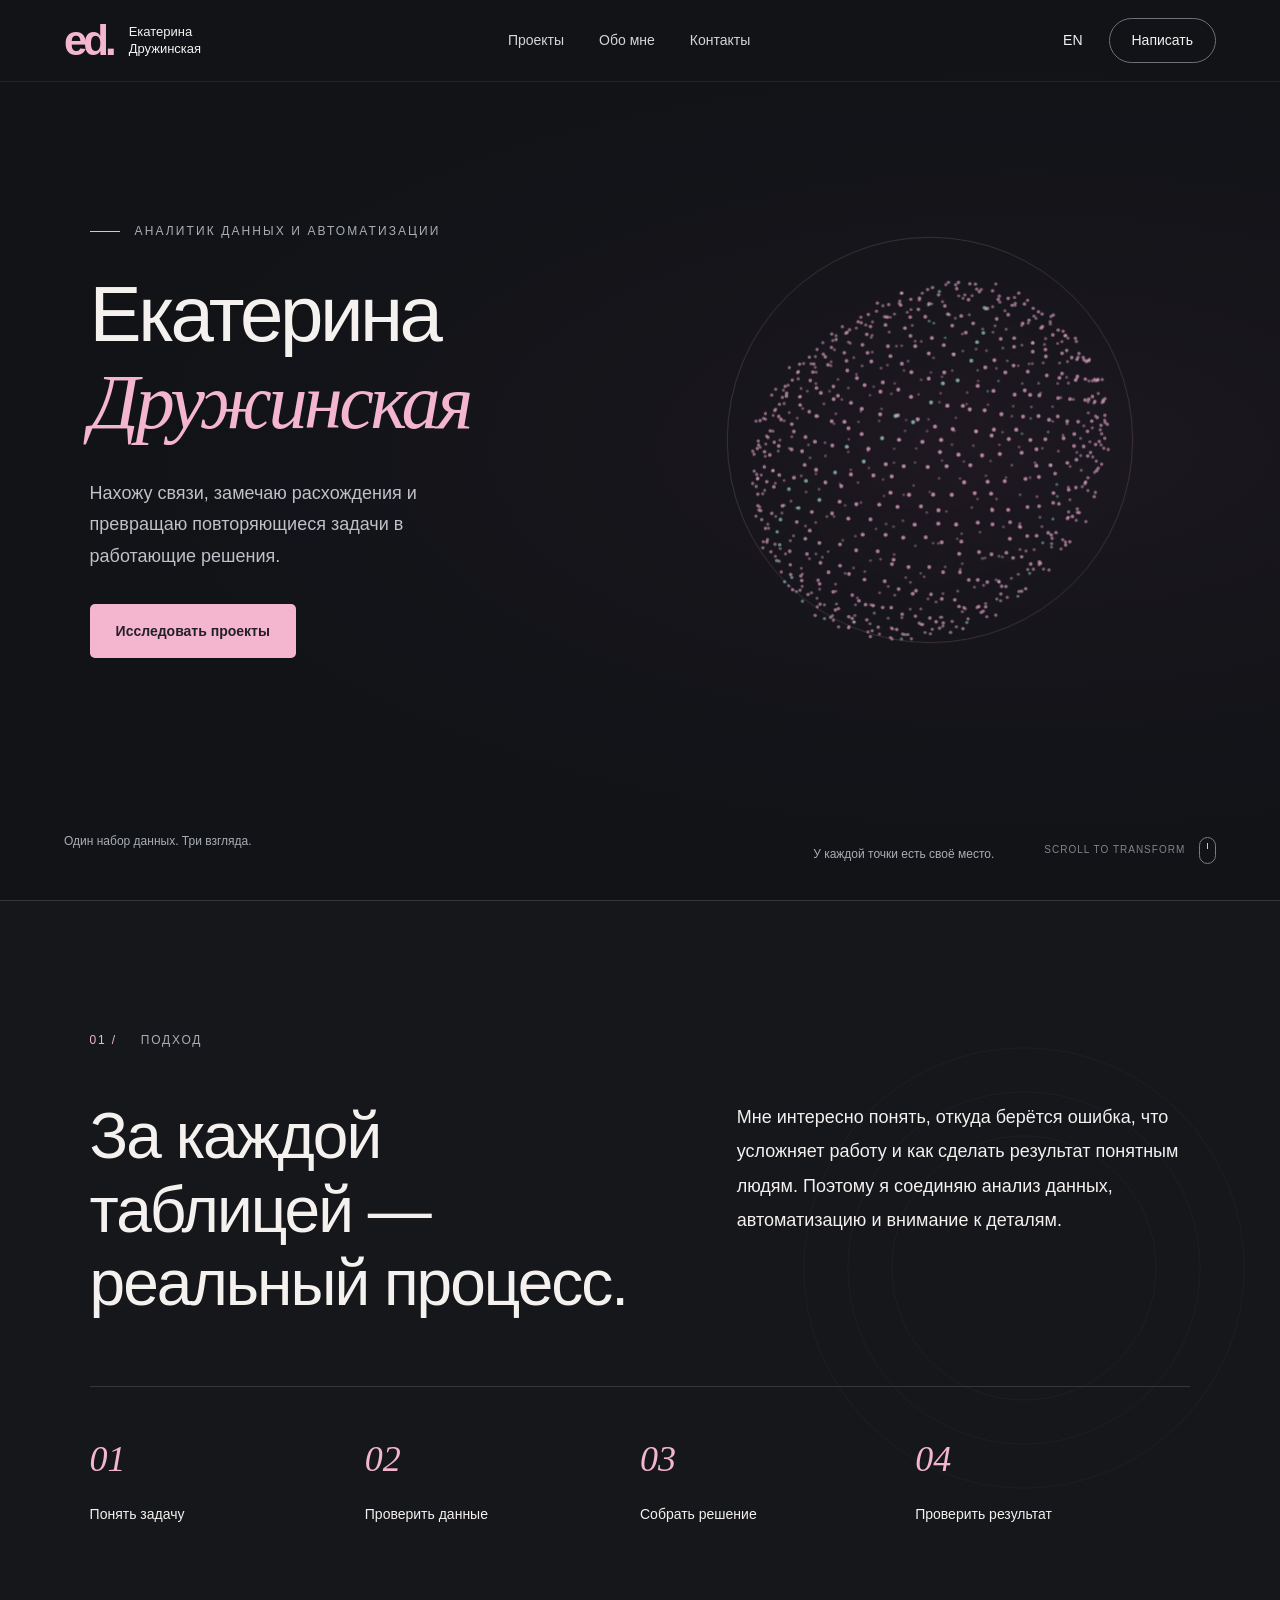
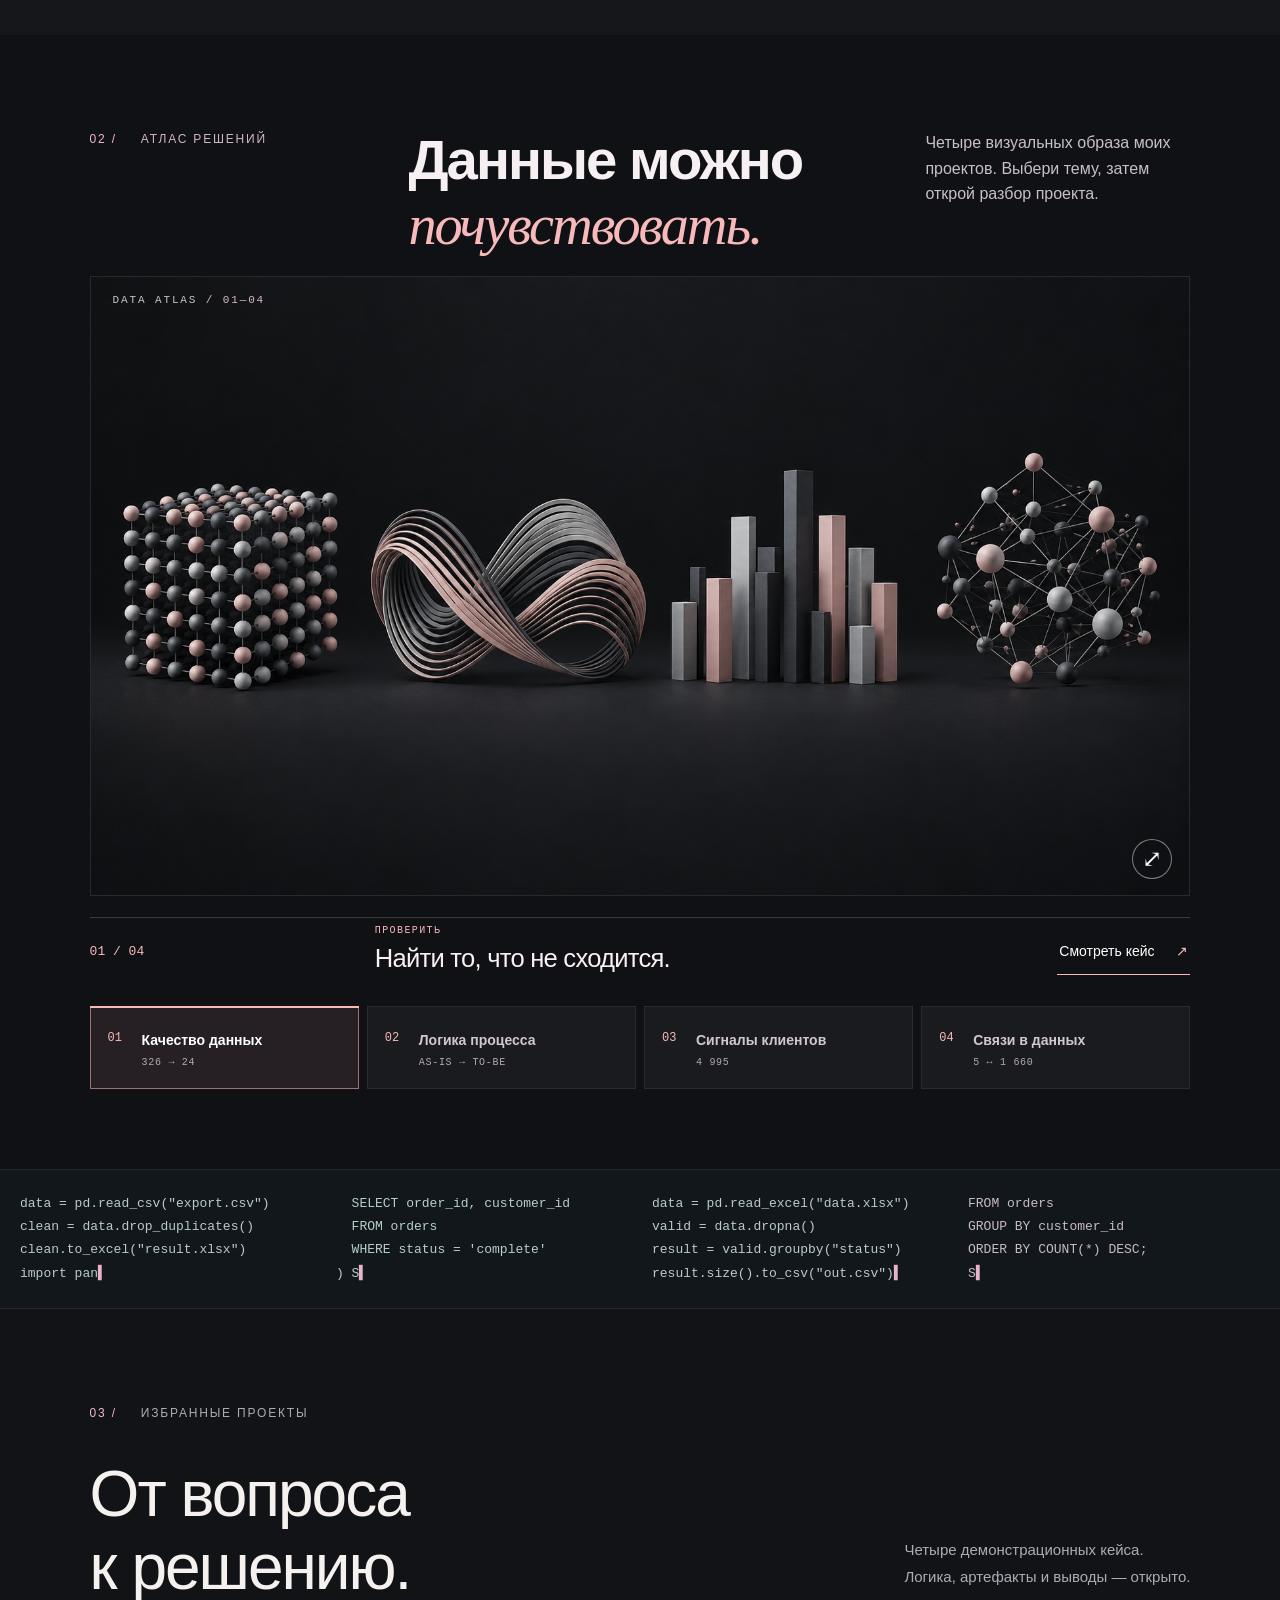
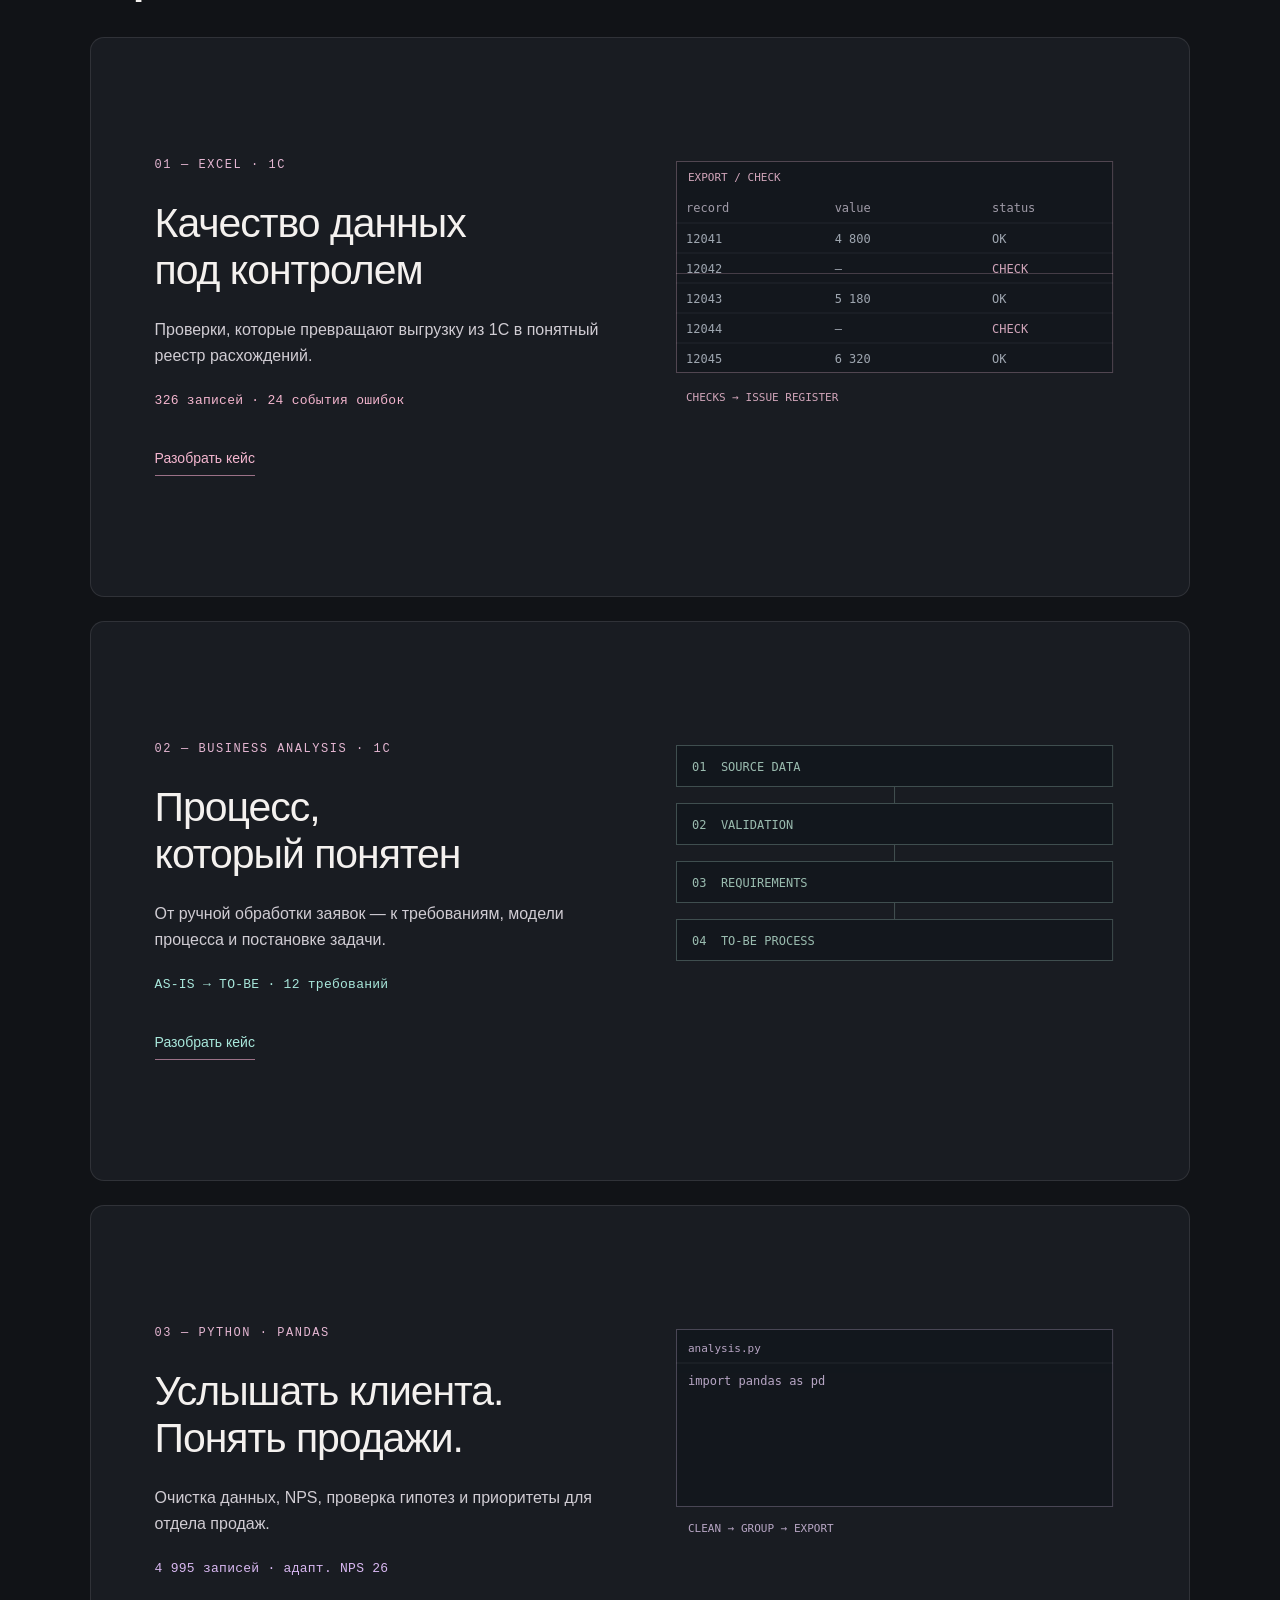
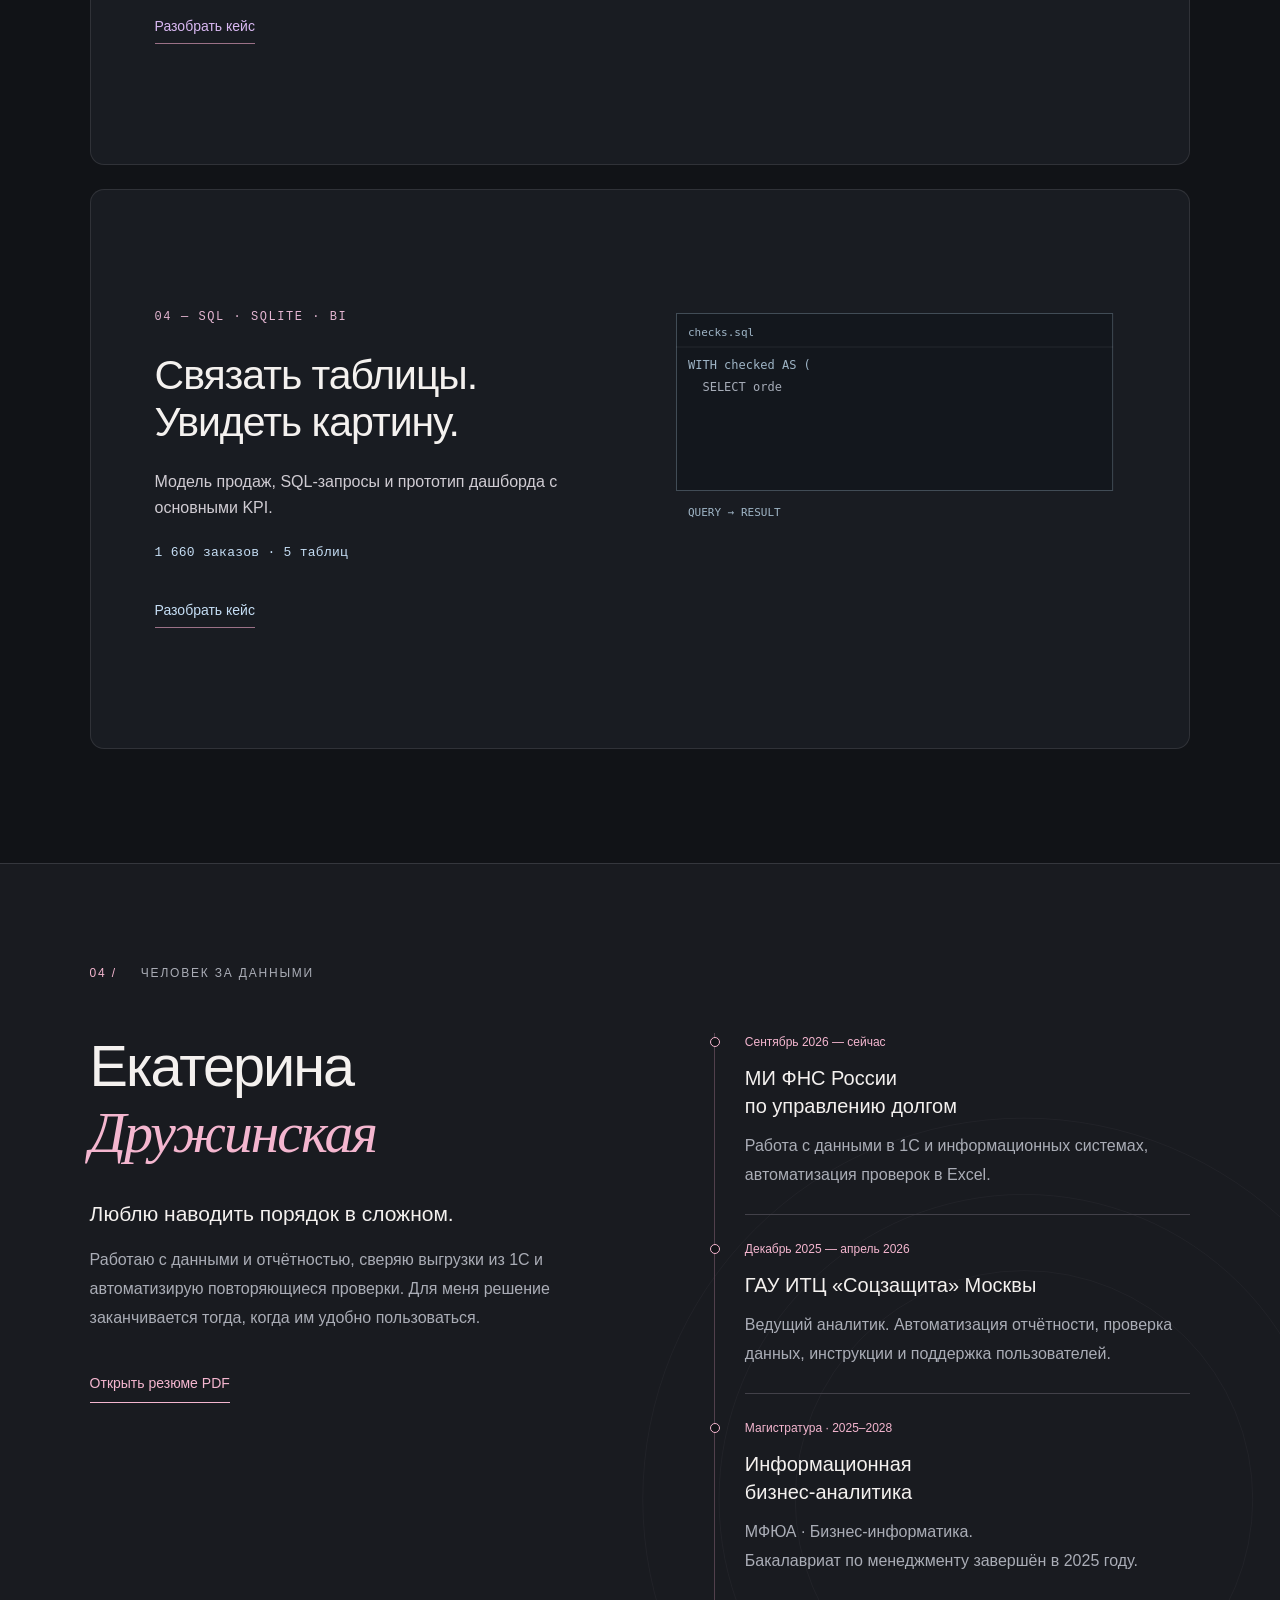
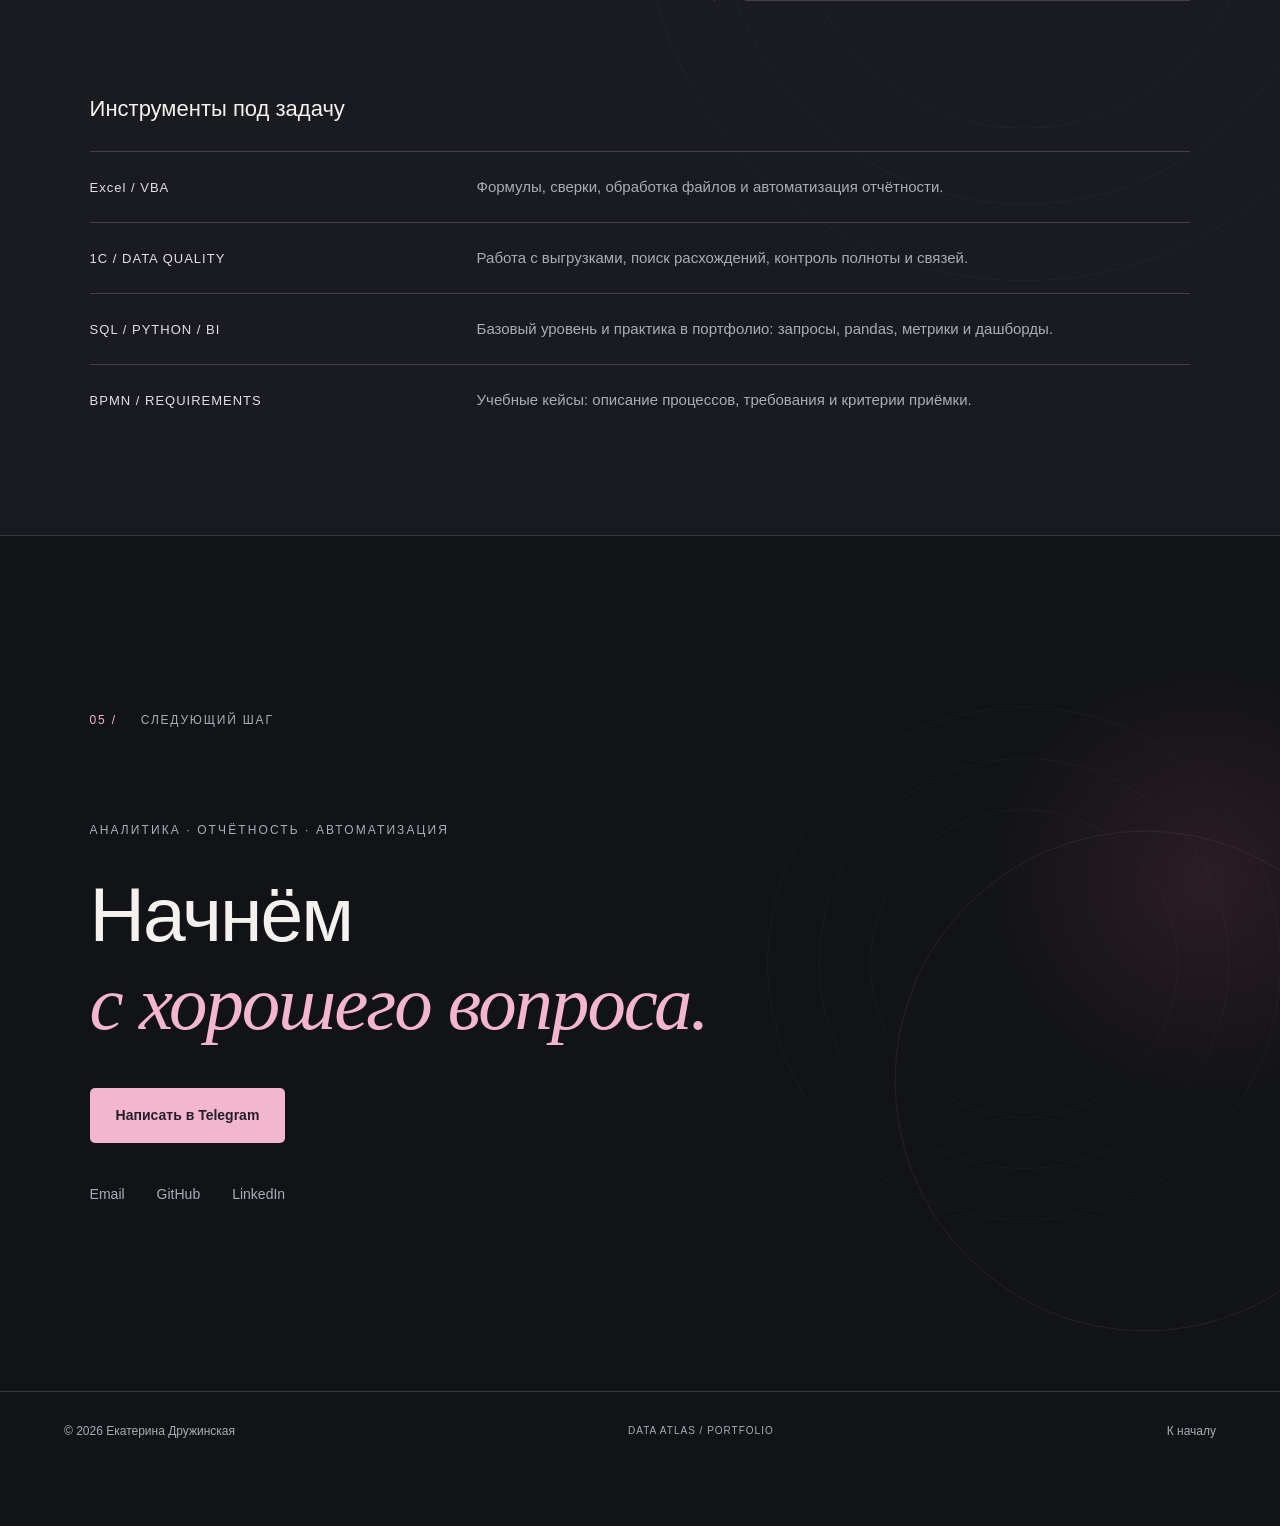
==== index.html @ cc6a8fcf "Transfer exact Data Atlas site to GitHub Pages" ====
<!doctype html>
<html lang="ru">
<head>
  <meta charset="utf-8"><meta name="viewport" content="width=device-width,initial-scale=1">
  <meta name="theme-color" content="#111317">
  <title>Екатерина Дружинская — Data Atlas</title>
  <meta name="description" content="Аналитика данных и автоматизация. Портфолио Екатерины Дружинской: Excel, VBA, 1С, SQL и Python.">
  <link rel="icon" type="image/svg+xml" href="data:image/svg+xml,%3Csvg xmlns='http://www.w3.org/2000/svg' viewBox='0 0 64 64'%3E%3Crect width='64' height='64' rx='16' fill='%23111317'/%3E%3Cpath d='M16 17v30h17M16 32h13M16 17h17M40 17v30M40 32l13-15M40 32l13 15' stroke='%23f7bbd0' stroke-width='4' fill='none'/%3E%3C/svg%3E">
  <link rel="stylesheet" href="style.css">
  <link rel="stylesheet" href="motion.css">
  <link rel="stylesheet" href="atlas.css">
  <link rel="stylesheet" href="refinement.css">
  <link rel="stylesheet" href="polish.css">
  <script defer src="app.js"></script>
  <script defer src="motion.js"></script>
  <script defer src="atlas.js"></script>
  <script defer src="background.js"></script>
  <script defer src="code-stream.js"></script>
</head>
<body>
  <div class="reading-progress" aria-hidden="true"><i></i></div>
  <div class="cursor-aura" aria-hidden="true"><span>EXPLORE</span></div>
  <a class="skip" href="#projects" data-t="skip">Перейти к проектам</a>
  <header class="header">
    <a class="identity" href="#home" aria-label="Екатерина Дружинская"><span class="monogram">ed.</span><span class="identity-name" data-t="nameShort">Екатерина<br>Дружинская</span></a>
    <nav aria-label="Основная навигация"><a href="#projects" data-t="navProjects">Проекты</a><a href="#about" data-t="navAbout">Обо мне</a><a href="#contact" data-t="navContact">Контакты</a></nav>
    <div class="header-actions"><button class="lang" id="lang" type="button" aria-label="Switch to English">EN</button><button id="global-motion" class="global-motion" aria-label="Остановить движение" aria-pressed="false"><span aria-hidden="true">Ⅱ</span><span data-motion-t="motionToggle">Движение</span></button><a class="contact-pill" href="https://t.me/dru_zh" target="_blank" rel="noopener noreferrer" data-t="sayHello">Написать</a></div>
  </header>
  <main>
    <section class="hero" id="home">
      <div class="hero-stage">
      <div class="orb-field" aria-hidden="true"><canvas id="atlas"></canvas><div class="orb-glow"></div><span class="orbit-caption cap-one">01 / EXTRACT</span><span class="orbit-caption cap-two">02 / CONNECT</span><span class="orbit-caption cap-three">03 / UNDERSTAND</span></div>
      <div class="hero-copy">
        <p class="eyebrow"><span class="line"></span><span data-t="role">Аналитик данных и автоматизации</span></p>
        <h1><span data-t="heroLine">Екатерина</span><br><em data-t="heroEm">Дружинская</em></h1>
        <p class="hero-description" data-t="heroDesc">Нахожу связи, замечаю расхождения и превращаю повторяющиеся задачи в работающие решения.</p>
        <a href="#projects" class="button primary" data-t="explore">Исследовать проекты</a>
      </div>
      <div class="hero-bottom"><div class="scene-control"><p data-t="sceneLabel">Один набор данных. Три взгляда.</p><div class="segmented" role="group" aria-label="Вид визуализации"><button data-mode="0" class="active" aria-pressed="true" data-t="chaos">Хаос</button><button data-mode="1" aria-pressed="false" data-t="structure">Структура</button><button data-mode="2" aria-pressed="false" data-t="insight">Выводы</button></div></div><div class="scene-meta"><span id="scene-caption" data-t="scene0">У каждой точки есть своё место.</span><button id="motion" class="motion" aria-pressed="false" data-t="pause">Пауза анимации</button></div><span class="index">SCROLL TO TRANSFORM <span class="scroll-pill"><i></i></span></span></div>
      <div class="scene-word" aria-hidden="true">CHAOS</div><div class="hero-chapter" aria-hidden="true">01 — 03</div>
      </div>
    </section>
    <section class="intro section-wrap"><canvas class="ambient-canvas" data-ambient="network" aria-hidden="true"></canvas>
      <div class="section-marker"><span>01 /</span><span data-t="approach">Подход</span></div>
      <div class="intro-main"><h2 data-t="introTitle">За каждой таблицей —<br>реальный процесс.</h2><p data-t="introText">Мне интересно понять, откуда берётся ошибка, что усложняет работу и как сделать результат понятным людям. Поэтому я соединяю анализ данных, автоматизацию и внимание к деталям.</p></div>
      <div class="principles"><span><b>01</b><span data-t="principle1">Понять задачу</span></span><span><b>02</b><span data-t="principle2">Проверить данные</span></span><span><b>03</b><span data-t="principle3">Собрать решение</span></span><span><b>04</b><span data-t="principle4">Проверить результат</span></span></div>
    </section>
    <section class="visual-atlas" id="visual-atlas" aria-labelledby="atlas-title">
      <div class="visual-atlas-stage">
        <div class="atlas-heading"><div class="section-marker"><span>02 /</span><span data-atlas-text="label">Атлас решений</span></div><h2 id="atlas-title" data-atlas-text="title">Данные можно<br><em>почувствовать.</em></h2><p data-atlas-text="intro">Четыре визуальных образа моих проектов. Выбери тему, затем открой разбор проекта.</p></div>
        <div class="atlas-art"><img src="assets/analytics-sculptures.png" alt="Четыре упорядоченные формы данных: решётка, поток, столбцы и сеть связей" decoding="async" loading="lazy"><div class="atlas-scan" aria-hidden="true"></div><div class="atlas-art-label" aria-hidden="true">DATA ATLAS <span> / 01—04</span></div><button type="button" class="atlas-expand" id="atlas-expand" aria-label="Развернуть изображение" title="Развернуть изображение">⤢</button></div>
        <div class="atlas-detail" aria-live="polite"><span class="atlas-detail-index">01 / 04</span><div><p class="atlas-detail-kicker" data-atlas-text="kicker0">ПРОВЕРИТЬ</p><h3 class="atlas-detail-title" data-atlas-text="detail0">Найти то, что не сходится.</h3></div><button type="button" class="atlas-open" data-atlas-text="open">Смотреть кейс <span aria-hidden="true">↗</span></button></div>
        <div class="atlas-choices" role="group" aria-label="Этапы аналитики"><button type="button" data-atlas-case="0" aria-pressed="true"><b>01</b><span data-atlas-text="choice0">Качество данных</span><small>326 → 24</small></button><button type="button" data-atlas-case="1" aria-pressed="false"><b>02</b><span data-atlas-text="choice1">Логика процесса</span><small>AS-IS → TO-BE</small></button><button type="button" data-atlas-case="2" aria-pressed="false"><b>03</b><span data-atlas-text="choice2">Сигналы клиентов</span><small>4 995</small></button><button type="button" data-atlas-case="3" aria-pressed="false"><b>04</b><span data-atlas-text="choice3">Связи в данных</span><small>5 ↔ 1 660</small></button></div>
      </div>
    </section>
    <div class="code-band" aria-hidden="true"><div class="code-stream"><pre><code data-code-row="0"></code><span class="typing-cursor">▍</span></pre><pre><code data-code-row="1"></code><span class="typing-cursor">▍</span></pre><pre><code data-code-row="2"></code><span class="typing-cursor">▍</span></pre><pre><code data-code-row="3"></code><span class="typing-cursor">▍</span></pre></div></div>
    <section class="projects section-wrap" id="projects">
      <div class="project-stage">
      <div class="section-marker"><span>03 /</span><span data-t="selectedWork">Избранные проекты</span></div>
      <div class="section-heading"><h2 data-t="projectsTitle">От вопроса<br>к решению.</h2><p data-t="projectsNote">Четыре демонстрационных кейса.<br>Логика, артефакты и выводы — открыто.</p></div>
      <div class="project-window"><div class="project-grid">
        <button class="project-card project-quality" data-project="0" aria-haspopup="dialog"><canvas class="case-ambient" data-case-scene="0" aria-hidden="true"></canvas>
          <div class="project-visual quality-visual"><div class="mini-label">DATA QUALITY / 1C EXPORT</div><div class="quality-matrix" aria-hidden="true"></div><div class="quality-summary"><span><strong>326</strong><small data-t="records">записей проверено</small></span><span><strong>24</strong><small data-t="issues">ошибки в реестре</small></span></div></div>
          <div class="project-body"><div class="card-meta"><span>01 — EXCEL · 1C</span><span class="round-plus" aria-hidden="true">+</span></div><h3 data-t="p0title">Качество данных<br>под контролем</h3><p data-t="p0short">Проверки, которые превращают выгрузку из 1С в понятный реестр расхождений.</p><span class="case-stat" data-case-stat="0" data-t="caseStat0">326 записей · 24 события ошибок</span><span class="case-link" data-t="viewCase">Разобрать кейс</span></div>
        </button>
        <button class="project-card project-process" data-project="1" aria-haspopup="dialog"><canvas class="case-ambient" data-case-scene="1" aria-hidden="true"></canvas>
          <div class="project-visual process-visual"><div class="mini-label">PROCESS DESIGN / REQUIREMENTS</div><div class="flow-demo" aria-hidden="true"><span class="flow-node">AS-IS</span><span class="flow-line"></span><span class="flow-node diamond">?</span><span class="flow-line"></span><span class="flow-node filled">TO-BE</span></div><div class="process-tags"><span>BPMN</span><span>RTM</span><span data-t="acceptance">Критерии приёмки</span></div></div>
          <div class="project-body"><div class="card-meta"><span>02 — BUSINESS ANALYSIS · 1C</span><span class="round-plus" aria-hidden="true">+</span></div><h3 data-t="p1title">Процесс,<br>который понятен</h3><p data-t="p1short">От ручной обработки заявок — к требованиям, модели процесса и постановке задачи.</p><span class="case-stat" data-case-stat="1" data-t="caseStat1">AS-IS → TO-BE · 12 требований</span><span class="case-link" data-t="viewCase">Разобрать кейс</span></div>
        </button>
        <button class="project-card project-research" data-project="2" aria-haspopup="dialog"><canvas class="case-ambient" data-case-scene="2" aria-hidden="true"></canvas>
          <div class="project-visual research-visual"><div class="mini-label">SALES / CUSTOMER EXPERIENCE</div><div class="research-number">4 995<span data-t="observations">строк продаж и отзывов</span></div><div class="research-wave" aria-hidden="true"><i></i><i></i><i></i><i></i><i></i><i></i><i></i><i></i><i></i><i></i><i></i><i></i><i></i><i></i><i></i><i></i><i></i><i></i><i></i><i></i></div></div>
          <div class="project-body"><div class="card-meta"><span>03 — PYTHON · PANDAS</span><span class="round-plus" aria-hidden="true">+</span></div><h3 data-t="p2title">Услышать клиента.<br>Понять продажи.</h3><p data-t="p2short">Очистка данных, NPS, проверка гипотез и приоритеты для отдела продаж.</p><span class="case-stat" data-case-stat="2" data-t="caseStat2">4 995 записей · адапт. NPS 26</span><span class="case-link" data-t="viewCase">Разобрать кейс</span></div>
        </button>
        <button class="project-card project-sql" data-project="3" aria-haspopup="dialog"><canvas class="case-ambient" data-case-scene="3" aria-hidden="true"></canvas>
          <div class="project-visual sql-visual"><div class="mini-label">SQL / ANALYTICAL MODEL</div><div class="sql-model" aria-hidden="true"><span class="db-table"><b>orders</b><code>order_id<br>customer_id<br>revenue</code></span><span class="join-label">JOIN</span><span class="db-table"><b>customers</b><code>customer_id<br>segment<br>region</code></span></div><div class="sql-footer"><span>5 TABLES</span><span>1 660 ORDERS</span></div></div>
          <div class="project-body"><div class="card-meta"><span>04 — SQL · SQLITE · BI</span><span class="round-plus" aria-hidden="true">+</span></div><h3 data-t="p3title">Связать таблицы.<br>Увидеть картину.</h3><p data-t="p3short">Модель продаж, SQL-запросы и прототип дашборда с основными KPI.</p><span class="case-stat" data-case-stat="3" data-t="caseStat3">1 660 заказов · 5 таблиц</span><span class="case-link" data-t="viewCase">Разобрать кейс</span></div>
        </button>
      </div></div>
      <div class="project-navigator"><span class="project-counter"><b>01</b> / 04</span><div class="project-dots" role="group" aria-label="Выбрать проект"><button class="active" data-jump="0" aria-label="Проект 1" aria-pressed="true"><i></i></button><button data-jump="1" aria-label="Проект 2" aria-pressed="false"><i></i></button><button data-jump="2" aria-label="Проект 3" aria-pressed="false"><i></i></button><button data-jump="3" aria-label="Проект 4" aria-pressed="false"><i></i></button></div><span class="gallery-hint" data-motion-t="galleryHint">Листай свайпом или стрелками</span><div class="project-controls"><button type="button" data-project-prev aria-label="Предыдущий проект">←</button><button type="button" data-project-next aria-label="Следующий проект">→</button></div></div>
      </div>
    </section>
    <section class="about section-wrap" id="about"><canvas class="ambient-canvas" data-ambient="orbit" aria-hidden="true"></canvas>
      <div class="section-marker"><span>04 /</span><span data-t="aboutLabel">Человек за данными</span></div>
      <div class="about-grid"><div><h2 data-t="aboutTitle">Екатерина<br><em>Дружинская</em></h2><p class="about-lead" data-t="aboutLead">Люблю наводить порядок в сложном.</p><p data-t="aboutText">Работаю с данными и отчётностью, сверяю выгрузки из 1С и автоматизирую повторяющиеся проверки. Для меня решение заканчивается тогда, когда им удобно пользоваться.</p><a class="text-link" id="resume" href="output/pdf/druzhinskaya-ekaterina-resume.pdf?v=20261002b" target="_blank" rel="noopener noreferrer" data-t="resume">Открыть резюме PDF</a></div><div class="experience"><article><div class="date" data-t="date1">Сентябрь 2026 — сейчас</div><h3 data-t="org1">МИ ФНС России<br>по управлению долгом</h3><p data-t="job1">Работа с данными в 1С и информационных системах, автоматизация проверок в Excel.</p></article><article><div class="date" data-t="date2">Декабрь 2025 — апрель 2026</div><h3 data-t="org2">ГАУ ИТЦ «Соцзащита» Москвы</h3><p data-t="job2">Ведущий аналитик. Автоматизация отчётности, проверка данных, инструкции и поддержка пользователей.</p></article><article><div class="date" data-t="educationDate">Магистратура · 2025–2028</div><h3 data-t="educationTitle">Информационная<br>бизнес-аналитика</h3><p data-t="educationText">МФЮА · Бизнес-информатика.<br>Бакалавриат по менеджменту завершён в 2025 году.</p></article></div></div>
      <div class="toolbox"><h3 data-t="toolsTitle">Инструменты под задачу</h3><div class="tool-row"><span>Excel / VBA</span><p data-t="skill1">Формулы, сверки, обработка файлов и автоматизация отчётности.</p></div><div class="tool-row"><span>1C / DATA QUALITY</span><p data-t="skill2">Работа с выгрузками, поиск расхождений, контроль полноты и связей.</p></div><div class="tool-row"><span>SQL / PYTHON / BI</span><p data-t="skill3">Базовый уровень и практика в портфолио: запросы, pandas, метрики и дашборды.</p></div><div class="tool-row"><span>BPMN / REQUIREMENTS</span><p data-t="skill4">Учебные кейсы: описание процессов, требования и критерии приёмки.</p></div></div>
    </section>
    <section class="contact section-wrap" id="contact"><canvas class="ambient-canvas" data-ambient="flow" aria-hidden="true"></canvas><div class="section-marker"><span>05 /</span><span data-t="contactLabel">Следующий шаг</span></div><p class="eyebrow" data-t="contactIntro">Аналитика · Отчётность · Автоматизация</p><h2 data-t="contactTitle">Начнём<br><em>с хорошего вопроса.</em></h2><a class="button primary" href="https://t.me/dru_zh" target="_blank" rel="noopener noreferrer" data-t="telegram">Написать в Telegram</a><div class="socials"><a href="mailto:comfe2436@gmail.com">Email</a><a href="https://github.com/druzhinskaia" target="_blank" rel="noopener noreferrer">GitHub</a><a href="https://www.linkedin.com/in/ekaterinadruzhinskaia/" target="_blank" rel="noopener noreferrer">LinkedIn</a></div></section>
  </main>
  <footer><span>© 2026 <span data-t="fullName">Екатерина Дружинская</span></span><span>DATA ATLAS / PORTFOLIO</span><a href="#home" data-t="backTop">К началу</a></footer>

  <dialog id="atlas-image-dialog" class="atlas-image-dialog" aria-label="Изображение Атласа решений"><button type="button" class="atlas-image-close" aria-label="Закрыть">×</button><img src="assets/analytics-sculptures.png" alt="Решётка, поток, столбцы и сеть связей на тёмном фоне"></dialog>
  <dialog id="case-dialog" aria-labelledby="case-title"><button class="close-dialog" id="close-dialog" aria-label="Закрыть">×</button><div class="dialog-content"><p class="eyebrow" id="case-tag"></p><h2 id="case-title"></h2><p class="case-disclaimer" data-t="demoLabel">Демонстрационный проект портфолио</p><div id="case-content"></div><div class="dialog-links"><a class="button primary" id="case-github" target="_blank" rel="noopener noreferrer">GitHub</a><a class="button secondary" id="case-artifact" target="_blank" rel="noopener noreferrer" data-t="artifact">Открыть артефакт</a></div></div></dialog>
</body>
</html>
---- style.css ----
:root{--bg:#111317;--surface:#1b1e23;--text:#f4f1ef;--muted:#aaadb6;--line:#35373d;--pink:#f4b6cf;--aqua:#96dfd1;--serif:Georgia,'Times New Roman',serif;--sans:Arial,Helvetica,sans-serif}*{box-sizing:border-box}html{scroll-behavior:smooth;scroll-padding-top:90px}body{margin:0;background:var(--bg);color:var(--text);font-family:var(--sans);font-size:16px;line-height:1.6}button,a{-webkit-tap-highlight-color:transparent}a{color:inherit;text-decoration:none}button{font:inherit;color:inherit;cursor:pointer}button:focus-visible,a:focus-visible{outline:2px solid var(--aqua);outline-offset:5px}button{border:0}::selection{background:var(--pink);color:var(--bg)}.skip{position:fixed;top:-100px;left:20px;z-index:100;background:var(--pink);color:var(--bg);padding:12px}.skip:focus{top:10px}.header{height:96px;display:flex;align-items:center;justify-content:space-between;padding:0 5%;border-bottom:1px solid #ffffff14;position:absolute;top:0;left:0;right:0;z-index:10}.identity{display:flex;align-items:center;gap:16px}.monogram{font-size:42px;letter-spacing:-4px;font-weight:700;line-height:1;color:var(--pink)}.identity-name{font-size:13px;line-height:1.3}.header nav{display:flex;gap:35px;font-size:14px}.header nav a{color:#d5d5d9;transition:color .2s}.header nav a:hover{color:var(--pink)}.header-actions{display:flex;gap:20px;align-items:center}.lang{padding:6px;background:none;font-size:14px}.contact-pill{font-size:14px;padding:10px 22px;border:1px solid #707078;border-radius:40px}.contact-pill:hover{background:var(--text);color:var(--bg)}.hero{position:relative;min-height:860px;height:100svh;max-height:1200px;overflow:hidden;padding:175px 5% 165px;display:flex;align-items:center}.hero-copy{position:relative;z-index:2;max-width:670px;pointer-events:none}.hero-copy a{pointer-events:auto}.eyebrow{text-transform:uppercase;font-size:12px;letter-spacing:2.1px;display:flex;gap:15px;align-items:center;margin:0 0 30px;color:var(--muted)}.line{width:30px;height:1px;background:var(--pink)}h1{font-size:clamp(70px,8vw,132px);line-height:1.06;letter-spacing:-5px;font-weight:400;margin:0 0 32px}em{font-family:var(--serif);font-weight:400;color:var(--pink)}.hero-description{max-width:420px;color:#bfc0c8;font-size:18px;line-height:1.75;margin-bottom:32px}.button{display:inline-flex;align-items:center;justify-content:center;padding:16px 26px;border-radius:5px;font-size:14px;font-weight:600;transition:background .2s,transform .2s}.button:hover{transform:translateY(-3px)}.primary{background:var(--pink);color:#242029}.primary:hover{background:#ffcee1}.secondary{border:1px solid #68636b;color:var(--text);background:transparent}.orb-field{position:absolute;width:64%;height:100%;top:0;right:-1%;z-index:0}.orb-field canvas{width:100%;height:100%;position:relative;z-index:1}.orb-glow{position:absolute;inset:24% 10%;background:radial-gradient(ellipse,#ae407426,transparent 67%);filter:blur(40px);pointer-events:none}.orbit-caption{position:absolute;font-family:monospace;font-size:10px;letter-spacing:1px;color:#85818c;z-index:2}.cap-one{top:23%;left:25%}.cap-two{right:12%;top:49%}.cap-three{bottom:23%;left:32%}.hero-bottom{position:absolute;bottom:36px;left:5%;right:5%;display:flex;justify-content:space-between;align-items:flex-end;gap:25px;z-index:3}.scene-control p{font-size:12px;color:var(--muted);margin:0 0 13px}.segmented{display:flex;background:#181b20;border:1px solid #39363f;border-radius:50px;padding:4px;gap:3px}.segmented button{padding:9px 17px;background:transparent;border-radius:40px;color:#afb0ba;font-size:13px}.segmented button.active{background:#efd8e3;color:#242029}.scene-meta{display:flex;flex-direction:column;gap:5px;text-align:right;margin-left:auto;font-size:12px;color:var(--muted)}.motion{background:transparent;text-align:right;font-size:12px;color:#c2bec7;text-decoration:underline;text-underline-offset:4px;padding:3px 0}.index{font-size:10px;letter-spacing:1px;color:#84828d;margin-left:25px}.section-wrap{padding:100px 7%}.section-marker{display:flex;gap:24px;font-size:12px;text-transform:uppercase;letter-spacing:1.8px;color:var(--muted);margin-bottom:50px}.section-marker span:first-child{color:var(--pink)}h2{font-size:clamp(42px,5vw,76px);font-weight:400;letter-spacing:-2px;line-height:1.15;margin:0}.intro{border-top:1px solid var(--line);background:#15171b}.intro-main{display:grid;grid-template-columns:1.25fr 1fr;gap:80px;align-items:start}.intro-main p{font-size:18px;color:var(--muted);line-height:1.9;margin:0;max-width:480px}.principles{display:flex;justify-content:space-between;gap:26px;margin-top:65px;padding-top:30px;border-top:1px solid var(--line)}.principles>span{display:flex;align-items:center;gap:16px;font-size:14px}.principles b{font-weight:400;font-size:12px;color:var(--pink)}.section-heading{display:flex;justify-content:space-between;align-items:flex-end;gap:40px;margin-bottom:65px}.section-heading p{color:var(--muted);font-size:15px;line-height:1.8}.project-grid{display:grid;grid-template-columns:1fr 1fr;gap:70px 40px}.project-card{text-align:left;background:transparent;padding:0;min-width:0}.project-visual{height:310px;border-radius:9px;position:relative;overflow:hidden;padding:26px;transition:transform .4s,box-shadow .4s}.project-card:hover .project-visual{transform:translateY(-6px);box-shadow:0 20px 50px #0005}.mini-label{font-size:10px;letter-spacing:1.5px;font-family:monospace}.quality-visual{background:#e9bdce;color:#542c40}.quality-matrix{display:grid;grid-template-columns:repeat(22,1fr);gap:5px;margin:28px 0 24px;height:102px}.quality-matrix i{display:block;border-radius:2px;background:#b7688938;transition:opacity .2s}.quality-matrix i.bad{background:#8a3455}.project-card:hover .quality-matrix i.bad{box-shadow:0 0 15px #963d7870}.quality-summary{display:flex;gap:35px}.quality-summary>span{display:flex;align-items:baseline;gap:9px}.quality-summary strong{font-size:36px;font-weight:400;letter-spacing:-1px}.quality-summary small{font-size:11px;max-width:80px;line-height:1.3}.process-visual{background:#232b2e;color:#aee8d8;border:1px solid #3b4849}.flow-demo{display:flex;align-items:center;justify-content:center;height:172px;padding:0 4px}.flow-node{display:flex;justify-content:center;align-items:center;width:90px;height:54px;border:1px solid #72a89d;border-radius:7px;font-size:13px;font-family:monospace}.flow-line{width:26px;height:1px;background:#72a89d}.flow-node.diamond{width:44px;height:44px;transform:rotate(45deg);border-radius:0;font-size:19px;color:transparent;background:#96dfd118}.flow-node.filled{background:#96dfd1;color:#142722}.process-tags{display:flex;justify-content:center;gap:10px}.process-tags span{font-size:11px;border:1px solid #57766e;border-radius:20px;padding:5px 10px}.research-visual{background:#c8c0ed;color:#343158}.research-number{font-size:67px;letter-spacing:-3px;line-height:1.3;margin-top:32px;position:relative;z-index:2}.research-number span{display:block;font-size:13px;letter-spacing:0}.research-wave{display:flex;align-items:flex-end;gap:5px;height:105px;position:absolute;right:22px;bottom:23px;left:22px;opacity:.27}.research-wave i{flex:1;background:#575087;border-radius:3px 3px 0 0;height:var(--height);transition:transform .5s;transform-origin:bottom}.project-card:hover .research-wave i{transform:scaleY(.7)}.sql-visual{background:#e3e3de;color:#3f4545}.sql-model{display:flex;justify-content:center;align-items:center;height:205px;gap:18px}.db-table{border:1px solid #969e99;border-radius:4px;width:132px;font-size:12px;background:#f8f8f530}.db-table b{display:block;padding:9px 12px;border-bottom:1px solid #a6b3ac;font-weight:400;background:#bdc8c0}.db-table code{display:block;padding:10px 12px;color:#707972}.join-label{font-size:10px;letter-spacing:1px}.sql-footer{display:flex;justify-content:space-between;font-family:monospace;font-size:10px;letter-spacing:1px}.project-body{padding:25px 3px 0}.card-meta{display:flex;align-items:center;justify-content:space-between;font-size:11px;letter-spacing:1px;color:var(--muted)}.round-plus{height:30px;width:30px;display:flex;align-items:center;justify-content:center;border:1px solid #6e6871;border-radius:50%;font-size:22px;color:var(--text)}.project-body h3{font-size:32px;font-weight:400;line-height:1.2;margin:19px 0 16px;letter-spacing:-.7px}.project-body p{font-size:16px;color:var(--muted);max-width:410px;margin:0 0 22px;line-height:1.7}.case-link{font-size:13px;color:var(--pink);border-bottom:1px solid #9b7187;padding-bottom:5px}.about{background:#191b20;border-top:1px solid var(--line);border-bottom:1px solid var(--line)}.about-grid{display:grid;grid-template-columns:1.1fr 1fr;gap:100px}.about-grid h2{font-size:clamp(40px,4.5vw,68px)}.about-lead{font-size:21px;margin:30px 0 15px}.about-grid p:not(.about-lead){color:var(--muted);font-size:16px;max-width:490px;line-height:1.8}.text-link{display:inline-block;border-bottom:1px solid var(--pink);color:var(--pink);padding:8px 0;margin-top:15px;font-size:14px}.experience article{padding:0 0 24px;margin-bottom:25px;border-bottom:1px solid #424149}.experience article:last-child{margin-bottom:0}.date{font-size:12px;color:var(--pink);margin-bottom:12px}.experience h3{font-size:20px;font-weight:400;line-height:1.4;margin:0 0 12px}.experience p{margin:0}.toolbox{margin-top:90px}.toolbox h3{font-size:22px;font-weight:400;margin-bottom:25px}.tool-row{display:grid;grid-template-columns:1fr 2fr;gap:30px;padding:23px 0;border-top:1px solid #424149;align-items:baseline}.tool-row>span{font-size:13px;letter-spacing:1px;color:#e4dde5}.tool-row p{font-size:15px;color:var(--muted);margin:0}.contact{padding-top:100px;padding-bottom:90px;position:relative;overflow:hidden}.contact:after{content:'';position:absolute;width:450px;height:450px;right:-150px;top:120px;border-radius:50%;background:radial-gradient(circle,#bb517328,transparent 70%);pointer-events:none}.contact .eyebrow{margin-top:75px}.contact h2{font-size:clamp(48px,6vw,92px);margin-bottom:40px}.socials{display:flex;gap:32px;margin-top:40px;font-size:14px;color:var(--muted)}.socials a:hover{color:var(--pink)}footer{display:flex;align-items:center;justify-content:space-between;gap:25px;padding:30px 5%;border-top:1px solid var(--line);font-size:12px;color:var(--muted)}footer>span:nth-child(2){font-size:10px;letter-spacing:1px}dialog{border:1px solid #454049;border-radius:12px;background:#1b1d22;color:var(--text);padding:0;max-width:800px;width:calc(100% - 40px);max-height:88svh;overscroll-behavior:contain}dialog::backdrop{background:#080a0cd9;backdrop-filter:blur(10px)}.dialog-content{padding:55px}.close-dialog{position:sticky;float:right;top:14px;right:14px;background:#38333d;width:35px;height:35px;border-radius:50%;font-size:26px;line-height:1;z-index:3;margin:14px 14px -49px 0}.dialog-content h2{font-size:42px;line-height:1.15;letter-spacing:-1px}.case-disclaimer{font-size:13px;color:var(--pink);margin-bottom:30px}.case-section{border-top:1px solid #42404a;padding-top:20px;margin-top:22px}.case-section h3{font-size:13px;color:var(--pink);font-weight:400;text-transform:uppercase;letter-spacing:1px}.case-section p{color:#c7c6ce;font-size:16px;line-height:1.8}.dialog-links{display:flex;gap:15px;margin-top:30px;flex-wrap:wrap}
@media(min-width:1600px){.section-wrap{padding-left:max(7%,calc((100vw - 1400px)/2));padding-right:max(7%,calc((100vw - 1400px)/2))}}@media(max-width:1000px){.header nav{gap:20px}.identity-name{display:none}.hero{min-height:780px;padding-top:180px}h1{font-size:90px;letter-spacing:-4px}.orb-field{width:78%;right:-13%;opacity:.8}.hero-copy{max-width:540px}.hero-description{max-width:340px}.hero-bottom .index{display:none}.intro-main{gap:40px}.intro-main p{font-size:16px}.project-visual{height:270px;padding:22px}.quality-matrix{grid-template-columns:repeat(22,1fr);gap:3px;height:85px;margin:25px 0 15px}.quality-summary{gap:22px}.quality-summary strong{font-size:30px}.quality-summary small{font-size:10px}.flow-demo{height:150px}.sql-model{height:165px;gap:10px}.about-grid{gap:60px}.principles{flex-wrap:wrap}.principles>span{width:43%}.project-grid{gap:55px 25px}.project-body h3{font-size:28px}.project-body p{font-size:15px}}
@media(max-width:700px){.header{height:78px;padding:0 6%}.header nav{display:none}.header-actions{gap:15px}.contact-pill{padding:8px 16px}.hero{height:auto;min-height:980px;padding:145px 7% 275px;display:block;max-height:none}.hero-copy{max-width:100%}h1{font-size:clamp(64px,13.5vw,91px);letter-spacing:-3px;margin-bottom:24px}.eyebrow{font-size:10px;letter-spacing:1.4px;margin-bottom:24px;gap:10px}.hero-description{font-size:16px;max-width:330px;line-height:1.65;margin-bottom:25px}.orb-field{width:120%;right:-10%;top:230px;height:670px;opacity:.62}.orb-glow{inset:25% 10%}.cap-one{top:38%;left:20%}.cap-two{top:60%;right:15%}.cap-three{bottom:16%;left:24%}.hero-bottom{bottom:33px;left:7%;right:7%;display:block}.scene-meta{align-items:flex-start;margin-top:15px;font-size:11px}.motion{font-size:11px}.scene-control p{margin-bottom:10px}.segmented{display:inline-flex}.segmented button{padding:8px 16px;font-size:12px}.section-wrap{padding:65px 7%}.section-marker{margin-bottom:34px;font-size:10px;gap:17px}.intro-main,.about-grid{grid-template-columns:1fr;gap:30px}h2{font-size:42px;letter-spacing:-1.5px}.intro-main p{font-size:16px}.principles{margin-top:37px;gap:20px 8px}.principles>span{font-size:12px;width:48%;gap:9px}.section-heading{display:block;margin-bottom:38px}.section-heading p{font-size:14px;margin-top:24px}.project-grid{grid-template-columns:1fr;gap:48px}.project-visual{height:280px;padding:24px}.quality-matrix{height:94px;gap:4px;margin:26px 0 20px}.quality-summary{gap:30px}.quality-summary strong{font-size:36px}.quality-summary small{font-size:11px}.flow-demo{height:155px}.project-body{padding-top:20px}.project-body h3{font-size:30px}.project-body p{font-size:16px}.research-number{font-size:62px}.sql-model{height:180px}.about-grid h2{font-size:45px}.about-lead{font-size:20px}.experience{margin-top:20px}.toolbox{margin-top:55px}.tool-row{grid-template-columns:1fr;gap:8px;padding:20px 0}.tool-row p{font-size:15px}.contact .eyebrow{margin-top:45px}.contact h2{font-size:48px;letter-spacing:-2px}.contact h2 em{font-size:43px}.socials{gap:25px}footer{flex-wrap:wrap;font-size:11px;padding:24px 7%}footer>span:nth-child(2){display:none}.dialog-content{padding:46px 25px 32px}.dialog-content h2{font-size:33px}.dialog-content .eyebrow{line-height:1.8}dialog{width:calc(100% - 24px)}}
@media(prefers-reduced-motion:reduce){html{scroll-behavior:auto}*,*:before,*:after{transition:none!important;animation:none!important}.orb-field{opacity:.65}}
---- motion.css ----
/* Scroll choreography. The original readable layout remains the fallback. */
body:not(.motion-ready) .hero-stage{position:static}
body:not(.motion-ready) .reveal-word{color:inherit}
.hero-stage{position:relative;width:100%}.scene-word,.hero-chapter,.project-navigator,.cursor-aura,.global-motion{display:none}.reading-progress{position:fixed;top:0;left:0;width:100%;height:3px;background:transparent;z-index:60;pointer-events:none}.reading-progress i{display:block;height:100%;width:100%;transform:scaleX(0);transform-origin:left;background:linear-gradient(90deg,var(--pink),var(--aqua))}.kinetic-band{overflow:hidden;border-top:1px solid var(--line);border-bottom:1px solid var(--line);padding:24px 0;background:var(--pink);color:#201720}.kinetic-band div{font-size:clamp(46px,8vw,125px);white-space:nowrap;font-weight:700;letter-spacing:-4px;line-height:1.2;will-change:transform}.global-motion{position:fixed;right:24px;bottom:20px;z-index:20;gap:9px;align-items:center;background:#24242dcc;border:1px solid #767078;color:#eee6ee;padding:9px 15px;border-radius:30px;backdrop-filter:blur(15px);font-size:12px}.motion-ready .global-motion{display:flex}.motion-ready .header{position:fixed;height:82px;transition:background .3s,height .3s,backdrop-filter .3s}.motion-ready .header.scrolled{height:70px;background:#111317d9;backdrop-filter:blur(20px)}.motion-ready .hero{height:230svh;min-height:0;max-height:none;padding:0;overflow:visible;display:block}.motion-ready .hero-stage{position:sticky;top:0;height:100svh;min-height:660px;overflow:hidden;padding:150px 5% 160px;display:flex;align-items:center;isolation:isolate;background:radial-gradient(ellipse at 80% 50%,#32213050,transparent 60%),var(--bg)}.motion-ready .hero-copy{will-change:transform,opacity;transform-origin:20% 50%}.motion-ready .orb-field{right:-2%;width:72%;pointer-events:auto}.motion-ready .hero-bottom{bottom:45px}.motion-ready .scene-word{display:block;position:absolute;bottom:80px;left:2%;font-size:clamp(130px,19vw,320px);font-weight:700;line-height:1;letter-spacing:-.07em;color:transparent;-webkit-text-stroke:1px #f4b6cf23;z-index:-1;pointer-events:none;will-change:transform}.motion-ready .hero-chapter{display:block;position:absolute;right:6%;top:145px;font-family:monospace;font-size:12px;letter-spacing:2px;color:var(--muted)}.scroll-pill{display:inline-block;position:relative;width:17px;height:27px;border:1px solid #847782;border-radius:20px;vertical-align:middle;margin-left:10px}.scroll-pill i{position:absolute;left:7px;top:5px;width:1px;height:6px;background:var(--pink);animation:scrollcue 1.5s ease-in-out infinite}@keyframes scrollcue{0%,100%{transform:translateY(0);opacity:.3}50%{transform:translateY(8px);opacity:1}}.motion-ready .intro{position:relative;padding-top:130px;padding-bottom:110px;overflow:hidden}.motion-ready .intro:before{content:'';position:absolute;left:0;top:0;width:100%;height:1px;background:linear-gradient(90deg,transparent,var(--pink),transparent);transform:scaleX(var(--intro-progress,0));transform-origin:left}.motion-ready .intro-main h2{will-change:transform}.reveal-word{color:#545159;transition:color .2s}.reveal-word.lit{color:var(--text)}.motion-ready .principles{border:0;position:relative;gap:0}.motion-ready .principles:before{content:'';position:absolute;top:0;left:0;height:1px;width:100%;background:var(--line)}.motion-ready .principles:after{content:'';position:absolute;top:0;left:0;height:2px;width:100%;background:var(--pink);transform:scaleX(var(--intro-progress,0));transform-origin:left}.motion-ready .principles>span{display:flex;flex:1;flex-direction:column;align-items:flex-start;gap:14px;padding:15px 10px 0 0;transform:translateY(var(--rise,0px));opacity:var(--alpha,1)}.motion-ready .principles b{font-size:36px;font-family:var(--serif);font-style:italic}.motion-ready .about{overflow:hidden;position:relative}.motion-ready .experience{border-left:1px solid #51404c;padding-left:30px;position:relative}.motion-ready .experience:before{content:'';position:absolute;top:0;bottom:0;left:-1px;width:2px;background:var(--pink);transform:scaleY(var(--about-progress,0));transform-origin:top}.motion-ready .experience article{position:relative;will-change:transform,opacity}.motion-ready .experience article:before{content:'';position:absolute;width:8px;height:8px;border:1px solid var(--pink);background:var(--bg);border-radius:50%;left:-35px;top:4px}.motion-ready .tool-row{position:relative;isolation:isolate;overflow:hidden}.motion-ready .tool-row:before{content:'';position:absolute;inset:0;background:linear-gradient(90deg,#f4b6cf15,transparent);transform:scaleX(var(--tool-progress,0));transform-origin:left;z-index:-1}.motion-ready .tool-row>span{transform:translateX(var(--tool-offset,0px))}.motion-ready .contact{min-height:95svh;display:flex;flex-direction:column;justify-content:center;overflow:hidden}.motion-ready .contact .section-marker{margin-bottom:15px}.motion-ready .contact h2{transform-origin:left;will-change:transform,opacity}.motion-ready .contact:before{content:'';position:absolute;z-index:-1;width:65vw;height:65vw;border:1px solid #f4b6cf28;border-radius:50%;right:-22vw;top:15%;transform:scale(var(--contact-scale,1))}.motion-ready .contact>.button{align-self:flex-start}.motion-ready .contact .socials{margin-bottom:20px}.motion-ready footer{padding-bottom:85px}
/* A horizontally travelling exhibition controlled by normal page scrolling. */
.gallery-ready .projects{height:470svh;padding:0;position:relative}.gallery-ready .project-stage{height:100svh;min-height:660px;position:sticky;top:0;padding:94px 7% 26px;overflow:hidden;display:flex;flex-direction:column;background:var(--bg)}.gallery-ready .project-stage>.section-marker{margin-bottom:13px}.gallery-ready .section-heading{margin:0 0 23px;align-items:center;gap:25px}.gallery-ready .section-heading h2{font-size:38px;line-height:1.1}.gallery-ready .section-heading h2 br{display:none}.gallery-ready .section-heading p{font-size:13px;line-height:1.5;margin:0}.gallery-ready .project-window{width:100%;overflow:visible;flex:1;min-height:0;display:flex;align-items:center;perspective:1500px}.gallery-ready .project-grid{display:flex;gap:0;width:100%;height:100%;max-height:490px;will-change:transform;transform:translate3d(var(--track-x,0px),0,0)}.gallery-ready .project-card{flex:0 0 100%;width:100%;padding:18px 0;display:grid;grid-template-columns:1.2fr 1fr;align-items:center;gap:7%;transform:scale(var(--card-scale,1)) rotateY(var(--card-rotate,0deg));opacity:var(--card-alpha,1);will-change:transform,opacity;transform-origin:center;position:relative}.gallery-ready .project-card:before{content:attr(data-chapter);position:absolute;right:5%;top:-10px;font-size:220px;line-height:1;font-family:var(--serif);color:#ffffff05;pointer-events:none}.gallery-ready .project-body{padding:0 0 10px;z-index:1}.gallery-ready .project-body h3{font-size:clamp(28px,3.2vw,48px);margin:25px 0}.gallery-ready .project-body p{font-size:16px;max-width:430px}.gallery-ready .project-visual{height:100%;min-height:310px;max-height:440px;align-self:stretch;transform:perspective(900px) rotateX(var(--tilt-y,0deg)) rotateY(var(--tilt-x,0deg));transition:box-shadow .4s,transform .25s;display:flex;flex-direction:column;justify-content:space-between;padding:32px}.gallery-ready .project-card:hover .project-visual{transform:perspective(900px) rotateX(var(--tilt-y,0deg)) rotateY(var(--tilt-x,0deg));box-shadow:0 20px 60px #0004}.gallery-ready .quality-matrix{height:42%;margin:22px 0;gap:7px}.gallery-ready .quality-summary{gap:30px}.gallery-ready .quality-summary strong{font-size:42px}.gallery-ready .flow-demo{flex:1}.gallery-ready .research-number{font-size:clamp(65px,7vw,104px);margin:auto 0}.gallery-ready .research-wave{height:44%;left:30px;right:30px}.gallery-ready .sql-model{flex:1;gap:25px}.gallery-ready .db-table{width:150px;font-size:14px}.gallery-ready .sql-footer{font-size:12px}.gallery-ready .project-navigator{display:flex;justify-content:space-between;align-items:center;gap:20px;margin-top:22px}.project-counter{font-size:12px;letter-spacing:1px;color:var(--muted)}.project-counter b{font-size:20px;font-weight:400;color:var(--pink);margin-right:8px}.project-dots{display:flex;gap:10px}.project-dots button{width:64px;height:22px;padding:9px 0;background:transparent;position:relative}.project-dots button:before{content:'';display:block;width:100%;height:2px;background:#444149}.project-dots i{position:absolute;left:0;top:9px;height:2px;width:100%;transform:scaleX(var(--dot-fill,0));transform-origin:left;background:var(--pink)}.gallery-hint{font-size:12px;color:var(--muted)}.quality-visual:after{content:'';position:absolute;inset:0;background:linear-gradient(110deg,transparent 30%,#fff3 50%,transparent 70%);transform:translateX(var(--scan-x,-100%));pointer-events:none}.project-card.is-current .flow-node.filled{box-shadow:0 0 45px #96dfd138}.project-card.is-current .research-wave i{transform:scaleY(var(--wave-scale,1))}.cursor-aura{position:fixed;z-index:55;width:70px;height:70px;left:0;top:0;border:1px solid #f4b6cf44;border-radius:50%;pointer-events:none;opacity:0;transform:translate(-100px,-100px);align-items:center;justify-content:center;mix-blend-mode:screen}.cursor-aura span{font-size:9px;letter-spacing:1px;color:var(--pink);opacity:0}.cursor-aura.over-card{width:88px;height:88px;border-color:var(--pink);background:#e9afd11a}.cursor-aura.over-card span{opacity:1}.is-paused .scroll-pill i{animation:none}.is-paused .cursor-aura{display:none!important}.is-paused .project-visual{transition:none!important}
@media(pointer:fine){.motion-ready .cursor-aura{display:flex}}
@media(min-width:1500px){.gallery-ready .project-stage{padding-left:max(7%,calc((100vw - 1320px)/2));padding-right:max(7%,calc((100vw - 1320px)/2))}}
@media(max-width:1000px){.gallery-ready .project-card{gap:5%;grid-template-columns:1fr 1fr}.gallery-ready .project-visual{padding:25px}.gallery-ready .quality-summary{gap:18px}.gallery-ready .quality-summary strong{font-size:32px}.gallery-ready .db-table{font-size:12px;width:115px}.gallery-ready .sql-model{gap:12px}.gallery-ready .project-body h3{font-size:31px}.gallery-ready .project-body p{font-size:15px}.gallery-ready .process-tags{gap:5px;flex-wrap:wrap}.motion-ready .hero-stage{padding-top:145px}.motion-ready .hero-bottom .index{display:none}}
@media(max-width:700px){.motion-ready .header{height:72px}.motion-ready .header.scrolled{height:62px}.motion-ready .hero{height:210svh}.motion-ready .hero-stage{min-height:660px;padding:135px 7% 240px;align-items:flex-start}.motion-ready .orb-field{width:120%;right:-10%;top:225px;height:65svh;min-height:430px;opacity:.7}.motion-ready .hero-copy h1{font-size:clamp(58px,12vw,82px)}.motion-ready .hero-description{font-size:15px;max-width:310px}.motion-ready .hero-bottom{bottom:35px}.motion-ready .scene-word{font-size:24vw;left:-2%;bottom:155px}.motion-ready .hero-chapter{top:100px;right:7%;font-size:10px}.motion-ready .hero-copy .button{font-size:13px;padding:13px 19px}.motion-ready .hero-bottom .scene-meta{display:none}.motion-ready .intro{padding:80px 7%}.motion-ready .principles{flex-wrap:wrap;gap:20px}.motion-ready .principles>span{flex:0 0 calc(50% - 10px);padding-top:10px}.motion-ready .principles b{font-size:28px}.kinetic-band{padding:22px 0}.kinetic-band div{font-size:64px;letter-spacing:-3px}.gallery-ready .projects{height:440svh}.gallery-ready .project-stage{padding:86px 7% 30px;min-height:650px}.gallery-ready .project-stage>.section-marker{font-size:10px;margin-bottom:12px}.gallery-ready .section-heading{margin-bottom:15px}.gallery-ready .section-heading h2{font-size:29px;letter-spacing:-1.2px}.gallery-ready .section-heading p{display:none}.gallery-ready .project-grid{max-height:none}.gallery-ready .project-card{display:flex;flex-direction:column;justify-content:center;gap:0;padding:0}.gallery-ready .project-visual{height:220px;min-height:180px;max-height:230px;flex:0 1 220px;width:100%;padding:20px}.gallery-ready .project-body{flex:0 0 auto;width:100%;padding:16px 0 0}.gallery-ready .project-body h3{font-size:27px;margin:12px 0;letter-spacing:-.7px}.gallery-ready .project-body h3 br{display:none}.gallery-ready .project-body p{font-size:14px;line-height:1.5;margin-bottom:10px}.gallery-ready .card-meta{font-size:10px;letter-spacing:.6px}.gallery-ready .round-plus{width:25px;height:25px;font-size:19px}.gallery-ready .case-link{font-size:13px;padding-bottom:3px}.gallery-ready .quality-matrix{height:64px;margin:10px 0;gap:4px}.gallery-ready .quality-summary strong{font-size:29px}.gallery-ready .quality-summary small{font-size:10px}.gallery-ready .flow-demo{height:95px;min-height:80px;padding:0}.gallery-ready .process-tags span{font-size:10px;padding:3px 8px}.gallery-ready .research-number{font-size:56px;line-height:1.1}.gallery-ready .research-number span{font-size:12px;line-height:1.5}.gallery-ready .sql-model{height:130px;min-height:100px}.gallery-ready .db-table{font-size:10px;width:115px}.gallery-ready .db-table b{padding:6px 9px}.gallery-ready .db-table code{padding:6px 9px;line-height:1.4}.gallery-ready .sql-footer{font-size:9px}.gallery-ready .project-navigator{margin-top:16px;gap:15px}.gallery-hint{display:none}.project-dots{gap:8px}.project-dots button{width:42px}.motion-ready .experience{padding-left:22px}.motion-ready .experience article:before{left:-27px}.motion-ready .contact{min-height:80svh}.global-motion{right:14px;bottom:14px;font-size:11px;padding:8px 12px}.motion-ready .contact h2{font-size:44px}.motion-ready .contact h2 em{font-size:40px}.motion-ready .contact .eyebrow{margin-top:35px}}
@media(prefers-reduced-motion:reduce){.kinetic-band div{transform:none!important}.scroll-pill i{animation:none}}
---- atlas.css ----
.visual-atlas{--atlas-accent:#f8b9bb;position:relative;min-height:170svh;background:#101115;color:#f7f0f2;isolation:isolate}
.visual-atlas-stage{position:sticky;top:0;min-height:700px;height:100svh;overflow:hidden;display:grid;grid-template-rows:auto minmax(180px,1fr) auto auto;padding:104px max(5vw,22px) 25px;background:radial-gradient(circle at 52% 64%,#27333b 0%,#14151a 42%,#101115 80%);gap:12px}
.atlas-heading{display:grid;grid-template-columns:1fr 1.5fr 1fr;align-items:start;gap:20px;position:relative;z-index:2}
.atlas-heading .section-marker{margin:0;color:#d0b6c0}.atlas-heading h2{font-size:clamp(36px,4.4vw,76px);line-height:.94;letter-spacing:-.055em;margin:0;font-weight:550}.atlas-heading h2 em{font-family:var(--serif);font-weight:400;color:var(--atlas-accent)}.atlas-heading p{font-size:14px;line-height:1.5;color:#c8c0c9;max-width:265px;margin:0 0 0 auto}
.atlas-art{position:relative;min-height:0;overflow:hidden;border:1px solid #ffffff1b;background:#07080b;box-shadow:0 20px 90px #0008;--pan:0px;--zoom:1;--scan:10%}
.atlas-art img{width:100%;height:100%;display:block;object-fit:cover;object-position:center 53%;transform:translate3d(var(--pan),0,0) scale(var(--zoom));transition:filter .6s;filter:saturate(1.05)}
.atlas-art:before{content:"";position:absolute;inset:0;z-index:1;pointer-events:none;background:linear-gradient(90deg,#0b0b10a0,transparent 24%,transparent 75%,#0b0b1066),linear-gradient(0deg,#08080c7a,transparent 23%,transparent 78%,#08080c49)}
.atlas-scan{position:absolute;top:0;bottom:0;left:var(--scan);z-index:2;width:1px;background:linear-gradient(0deg,transparent,#ffffffbb,transparent);box-shadow:0 0 28px 6px color-mix(in srgb,var(--atlas-accent),transparent 55%);pointer-events:none;opacity:.75}
.atlas-art-label{position:absolute;z-index:2;top:17px;left:22px;font:11px monospace;letter-spacing:.17em;color:#fff}.atlas-art-label span{color:#d6b9c7}.atlas-crosshair{position:absolute;z-index:2;bottom:18px;right:24px;font:24px monospace;color:#fff9}
.atlas-detail{display:grid;grid-template-columns:1fr 2fr 1fr;align-items:center;gap:20px;min-height:69px;border-top:1px solid #e6d9e033;color:#f8f0f3}
.atlas-detail-index{font:13px monospace;color:var(--atlas-accent)}.atlas-detail-kicker{font:10px monospace;letter-spacing:.14em;color:var(--atlas-accent);margin:0 0 2px}.atlas-detail h3{font-size:clamp(20px,2vw,32px);font-weight:500;letter-spacing:-.03em;margin:0}.atlas-open{justify-self:end;background:transparent;color:#fff;border:0;border-bottom:1px solid var(--atlas-accent);padding:12px 2px;cursor:pointer;font-size:13px}.atlas-open span{margin-left:18px;color:var(--atlas-accent)}.atlas-open:hover,.atlas-open:focus-visible{color:var(--atlas-accent)}
.atlas-choices{display:grid;grid-template-columns:repeat(4,1fr);gap:8px}.atlas-choices button{text-align:left;position:relative;border:1px solid #6b667036;background:#ffffff0b;color:#d1c8ce;padding:16px 17px 13px;min-height:83px;cursor:pointer;display:grid;grid-template-columns:25px 1fr;align-content:center;column-gap:9px;transition:background .25s,border-color .25s,transform .25s}.atlas-choices button:before{content:"";position:absolute;top:-1px;left:-1px;right:-1px;height:2px;background:var(--atlas-accent);transform:scaleX(0);transform-origin:left;transition:transform .35s}.atlas-choices button[aria-pressed=true]{border-color:color-mix(in srgb,var(--atlas-accent),transparent 45%);background:color-mix(in srgb,var(--atlas-accent),transparent 91%);color:#fff;transform:translateY(-3px)}.atlas-choices button[aria-pressed=true]:before{transform:scaleX(1)}.atlas-choices button:hover{background:#ffffff16}.atlas-choices b{grid-row:span 2;font:12px monospace;color:var(--atlas-accent);padding-top:2px}.atlas-choices span{font-size:14px;font-weight:600}.atlas-choices small{font:10px monospace;letter-spacing:.07em;color:#b3a9b3;margin-top:6px}
.atlas-choices button:focus-visible,.atlas-open:focus-visible{outline:2px solid #fff;outline-offset:3px}
@media(max-width:800px){.visual-atlas{min-height:160svh}.visual-atlas-stage{padding:86px 5% 20px;min-height:650px;gap:12px}.atlas-heading{grid-template-columns:1fr 1.7fr}.atlas-heading p{display:none}.atlas-detail{grid-template-columns:55px 1fr auto}.atlas-choices button{padding:12px 9px;grid-template-columns:1fr;min-height:72px}.atlas-choices b{grid-row:auto}.atlas-choices span{font-size:12px}.atlas-choices small{display:none}}
@media(max-width:600px){.visual-atlas{min-height:210svh}.visual-atlas-stage{min-height:650px;height:100svh;padding:78px 5% 16px;grid-template-rows:auto minmax(130px,1fr) auto auto}.atlas-heading{display:block}.atlas-heading .section-marker{font-size:10px;margin:0 0 12px}.atlas-heading h2{font-size:clamp(32px,9vw,50px);line-height:1.02}.atlas-heading h2 br{display:none}.atlas-heading h2 em{display:block;margin-top:3px}.atlas-art img{object-fit:cover;object-position:center}.atlas-art-label{top:12px;left:12px;font-size:9px}.atlas-detail{grid-template-columns:1fr auto;gap:8px;min-height:80px}.atlas-detail-index{display:none}.atlas-detail h3{font-size:18px;line-height:1.15}.atlas-open{font-size:11px;white-space:nowrap}.atlas-open span{margin-left:3px}.atlas-choices{grid-template-columns:repeat(2,1fr);gap:6px}.atlas-choices button{min-height:55px;display:flex;align-items:center;gap:7px;padding:8px}.atlas-choices span{font-size:11px}.atlas-choices b{font-size:10px}}
@media(max-height:680px){.visual-atlas-stage{min-height:0}.atlas-heading h2{font-size:clamp(28px,4vw,48px)}.atlas-choices button{min-height:54px;padding:7px}.atlas-detail{min-height:50px}.atlas-art{min-height:100px}}
@media(prefers-reduced-motion:reduce){.visual-atlas{min-height:auto}.visual-atlas-stage{position:relative;height:auto;min-height:680px}.atlas-art img{transform:none!important}.atlas-scan{display:none}.atlas-choices button{transition:none}}
---- refinement.css ----
/* Movement follows the page. Content stays readable; cards change only on direct input. */
.motion-ready .hero{height:auto;min-height:100svh;max-height:none;padding:0;overflow:hidden;display:block}
.motion-ready .hero-stage{position:relative;top:auto;height:auto;min-height:100svh;overflow:hidden;padding:clamp(135px,17svh,190px) 5% 180px;display:flex;align-items:center}
.motion-ready .hero-copy{will-change:auto}.motion-ready .orb-field{right:-2%;width:72%;pointer-events:auto}
.motion-ready .hero-bottom{bottom:36px}.motion-ready .scene-word{bottom:90px}
.motion-ready .intro,.motion-ready .about,.motion-ready .contact{position:relative;isolation:isolate}
.ambient-canvas{position:absolute;inset:0;width:100%;height:100%;z-index:0;pointer-events:none;opacity:.75}
.intro>:not(.ambient-canvas),.about>:not(.ambient-canvas),.contact>:not(.ambient-canvas){position:relative;z-index:1}
.motion-ready .intro-main h2,.motion-ready .experience article,.motion-ready .contact h2{will-change:auto}
.reveal-word{color:inherit}.motion-ready .principles>span{opacity:1;transform:none}
.motion-ready .tool-row>span{transform:none}.kinetic-band div{will-change:auto}
.code-band{overflow:hidden;border-top:1px solid #313f49;border-bottom:1px solid #313f49;padding:34px 7%;background:#11171c;color:#cce7f0}
.code-stream{display:flex;align-items:flex-start;gap:28px;max-width:1100px;margin:0 auto;position:relative;font:14px/1.8 ui-monospace,SFMono-Regular,Menlo,Consolas,monospace}
.code-label{color:#e9b6d2;letter-spacing:.12em;white-space:nowrap;padding-top:2px}.code-stream code{display:flex;flex-direction:column;min-width:0}.code-stream code span{display:block;white-space:nowrap;overflow:hidden;width:0;animation:code-typing 1.4s steps(38,end) forwards}.code-stream code span:nth-child(1){animation-delay:.1s}.code-stream code span:nth-child(2){animation-delay:.65s}.code-stream code span:nth-child(3){animation-delay:1.2s}.code-stream code span:nth-child(4){animation-delay:1.75s}.code-stream code span:nth-child(1),.code-stream code span:nth-child(4){color:#aee8d8}.code-cursor{width:8px;height:20px;background:#e9b6d2;align-self:flex-end;margin:0 0 3px -20px;animation:code-blink .9s steps(1) infinite}@keyframes code-typing{to{width:100%}}@keyframes code-blink{50%{opacity:0}}
.visual-atlas{min-height:0;background:#101115}
.visual-atlas-stage{position:relative;top:auto;height:auto;min-height:0;display:flex;flex-direction:column;gap:20px;padding:95px 7% 80px;overflow:visible}
.atlas-heading{grid-template-columns:1fr 1.55fr 1fr}
.atlas-art{width:100%;min-height:0;overflow:hidden;aspect-ratio:1672/941;border:1px solid #ffffff22}
.atlas-art img{display:block;width:100%;height:100%;object-fit:contain;object-position:center;transform:none!important}
.atlas-art:before{background:linear-gradient(0deg,#08080c38,transparent 20%,transparent 85%,#08080c34)}
.atlas-scan{opacity:.42;transition:left .55s ease}.atlas-art-label{color:#fff}
.atlas-expand{position:absolute;z-index:3;right:17px;bottom:16px;width:40px;height:40px;background:#101115c9;color:#fff;border:1px solid #ffffff75;border-radius:50%;font-size:24px;line-height:1;display:grid;place-items:center;backdrop-filter:blur(6px)}
.atlas-expand:hover,.atlas-expand:focus-visible{background:#fff;color:#111317}
.atlas-detail{margin-top:1px}.atlas-choices button{transform:none!important}
.atlas-image-dialog{max-width:96vw;width:96vw;max-height:94svh;height:auto;background:#08090c;padding:55px 12px 12px;border:1px solid #77717b;overflow:auto}
.atlas-image-dialog img{display:block;width:100%;height:auto;object-fit:contain}
.atlas-image-close{position:absolute;top:10px;right:14px;width:38px;height:38px;border-radius:50%;background:#33343a;color:#fff;font-size:28px;line-height:1}
.projects{height:auto!important;padding:95px 7% 90px!important;position:relative}
.project-stage{height:auto!important;min-height:0!important;position:relative!important;top:auto!important;padding:0!important;overflow:visible!important;display:block!important;background:transparent!important}
.project-stage>.section-marker{margin-bottom:35px}.project-stage .section-heading{margin-bottom:32px;align-items:end}
.project-window{width:100%;overflow-x:auto;overflow-y:hidden;scroll-snap-type:x mandatory;scroll-behavior:smooth;overscroll-behavior-inline:contain;scrollbar-width:none;-webkit-overflow-scrolling:touch}
.project-window::-webkit-scrollbar{display:none}
.project-grid{display:flex;gap:18px;width:max-content;max-width:none;transform:none!important;height:auto}
.project-card{flex:0 0 min(86vw,1240px);width:min(86vw,1240px);scroll-snap-align:start;display:grid;grid-template-columns:1.07fr .93fr;gap:6%;align-items:center;padding:0 2px 7px;opacity:1!important;transform:none!important;min-width:0}
.project-card .project-visual{height:390px;max-height:none;min-height:0;width:100%;transform:none!important}
.project-card .project-body{padding:0 2% 0 0}.project-card .project-body h3{font-size:clamp(29px,3.4vw,48px)}
.project-card:hover .project-visual{transform:translateY(-3px)!important}
.project-navigator{display:flex!important;justify-content:space-between;align-items:center;gap:18px;margin-top:25px}
.project-dots{display:flex;gap:7px}.project-dots button{width:56px;height:28px;padding:13px 0;background:transparent;position:relative}
.project-dots button:before{content:"";display:block;height:2px;background:#55545c}.project-dots i{position:absolute;top:13px;left:0;height:2px;width:100%;transform:scaleX(var(--dot-fill,0));transform-origin:left;background:var(--pink)}
.project-counter{font:13px monospace;white-space:nowrap;color:var(--muted)}.project-counter b{color:var(--pink);font-size:20px}
.gallery-hint{font-size:12px;color:var(--muted)}.project-controls{display:flex;gap:8px}
.project-controls button{width:42px;height:42px;border-radius:50%;border:1px solid #706670;background:transparent;color:var(--text);font-size:23px;line-height:1}
.project-controls button:hover:not(:disabled){background:var(--pink);color:#111317}.project-controls button:disabled{opacity:.3;cursor:default}
@media(max-width:700px),(pointer:coarse){
  .motion-ready .hero{min-height:100svh;height:auto}.motion-ready .hero-stage{height:auto;min-height:100svh;padding:135px 7% 190px;align-items:flex-start}
  .motion-ready .orb-field{top:26%;right:-16%;width:132%;height:58%;min-height:0;opacity:.7}
  .motion-ready .hero-copy h1{font-size:clamp(56px,10vw,85px)}.motion-ready .hero-bottom{bottom:24px}.motion-ready .scene-word{bottom:120px}
  .motion-ready .hero-bottom .scene-meta{display:none}.motion-ready .hero-bottom .index{display:none}
  .atlas-heading{display:block}.atlas-heading .section-marker{margin-bottom:16px}.atlas-heading h2{font-size:clamp(34px,8vw,58px)}.atlas-heading p{display:block;max-width:430px;margin:14px 0 0}
  .visual-atlas-stage{padding:75px 6% 70px;gap:15px}.atlas-art{aspect-ratio:1672/941}.atlas-choices{grid-template-columns:repeat(2,minmax(0,1fr))}
  .atlas-detail{grid-template-columns:50px 1fr auto}.atlas-detail h3{font-size:clamp(17px,4vw,23px)}
  .projects{padding:75px 6% 70px!important}.project-stage .section-heading{display:block;margin-bottom:22px}.project-stage .section-heading p{margin:12px 0 0}
  .project-card{flex-basis:88vw;width:88vw;display:flex;flex-direction:column;align-items:stretch;gap:0}
  .project-card .project-visual{height:260px;flex:0 0 260px}.project-card .project-body{padding:18px 3px 0}.project-card .project-body h3{font-size:clamp(25px,6vw,34px);margin:12px 0}.project-card .project-body p{font-size:14px;line-height:1.5;margin-bottom:12px}
  .project-navigator{gap:8px}.gallery-hint{display:none}.project-dots button{width:34px}.project-controls button{width:38px;height:38px}
}
@media(max-width:520px){.atlas-heading h2 br{display:none}.atlas-detail{grid-template-columns:1fr auto}.atlas-detail-index{display:none}.atlas-open{font-size:12px}.atlas-choices button{min-height:60px;padding:10px}.atlas-choices small{display:none}.atlas-choices span{font-size:12px}.project-card .project-visual{height:225px;flex-basis:225px}.project-stage .section-heading h2{font-size:34px}.project-stage .section-heading p{font-size:13px}}
@media(prefers-reduced-motion:reduce){.project-window{scroll-behavior:auto}.atlas-scan{display:none}.ambient-canvas{display:none}}
/* Four complete chapters. Scrolling moves normally; the case animation lives behind the content. */
.project-window{overflow:visible;scroll-snap-type:none}
.project-grid{display:block;width:100%;max-width:none}
.project-card{width:100%;min-height:86svh;display:grid;grid-template-columns:minmax(0,1fr) minmax(0,1fr);align-items:center;gap:5%;position:relative;isolation:isolate;overflow:hidden;scroll-snap-align:none;margin:0 0 24px;padding:clamp(45px,7vw,105px);border:1px solid #ffffff19;border-radius:14px;background:radial-gradient(circle at 74% 52%,#303039aa,transparent 55%),#191b21;text-align:left;cursor:pointer}
.project-card:before{content:attr(data-chapter);position:absolute;right:3%;bottom:-.12em;font:clamp(190px,34vw,460px)/1 Georgia,serif;color:#ffffff05;z-index:0;pointer-events:none}
.project-card:nth-child(2){background:radial-gradient(circle at 75% 44%,#163b39aa,transparent 59%),#191b21}
.project-card:nth-child(3){background:radial-gradient(circle at 78% 52%,#39263eaa,transparent 58%),#191b21}
.project-card:nth-child(4){background:radial-gradient(circle at 76% 48%,#243f4baa,transparent 58%),#191b21}
.project-card .case-ambient{position:absolute;inset:0;width:100%;height:100%;z-index:0;pointer-events:none;opacity:.82}
.project-card .project-visual{display:none!important}
.project-card .project-body{position:relative;z-index:1;grid-column:1;grid-row:1;max-width:520px;padding:0}
.project-card .project-body h3{font-size:clamp(42px,5vw,78px);line-height:1.05;margin:28px 0 23px;font-weight:400;letter-spacing:-.05em}
.project-card .project-body p{font-size:clamp(16px,1.35vw,19px);line-height:1.7;color:#d0ccd3;max-width:460px}
.project-card .card-meta{font:12px monospace;letter-spacing:.13em;color:#e4b6d2}
.project-card .round-plus{display:none}.project-card .case-link{display:inline-block;margin-top:35px;font-size:14px}
.case-stat{display:block;font:12px monospace;letter-spacing:.08em;color:var(--pink);margin-top:18px}
.project-card:nth-child(2) .case-stat,.project-card:nth-child(2) .case-link{color:#a8e7db}
.project-card:nth-child(3) .case-stat,.project-card:nth-child(3) .case-link{color:#d9b8f2}
.project-card:nth-child(4) .case-stat,.project-card:nth-child(4) .case-link{color:#c5ddf4}
.project-card:hover .project-body h3{color:#fff}.project-card:focus-visible{outline:2px solid #fff;outline-offset:4px}
.project-navigator{display:none!important}
.motion-ready .projects{height:auto!important}
.motion-ready .project-stage{height:auto!important;position:relative!important}
.motion-ready .project-grid{transform:none!important}
@media(max-width:700px),(pointer:coarse){
 .project-card{display:flex;align-items:flex-end;min-height:72svh;width:100%;margin-bottom:12px;padding:36px 7%;background-position:center}
 .project-card .project-body{max-width:100%;padding:0 0 5px}
 .project-card .project-body h3{font-size:clamp(33px,7vw,57px);margin:16px 0}
 .project-card .project-body h3{line-height:1.08;max-width:14ch;overflow-wrap:normal;word-break:normal}
 .project-card .project-body p{font-size:15px;line-height:1.55;max-width:34ch}
 .project-card .case-ambient{opacity:.52}
 .project-card:before{font-size:55vw;bottom:16%;right:-4%}
 .project-card .case-link{margin-top:15px}
 .motion-ready .hero-copy h1{font-size:clamp(42px,7vw,105px);letter-spacing:-.055em}
}
@media(max-width:520px){.project-card{min-height:630px}.project-card .project-body h3{font-size:34px}.motion-ready .hero-copy h1{font-size:clamp(42px,12vw,60px)}}
@media(max-width:700px){.code-band{padding:28px 6%}.code-stream{display:block;font-size:11px;line-height:1.7}.code-label{display:block;margin-bottom:8px}.code-stream code span{max-width:100%;}.code-cursor{display:none}}
@media(prefers-reduced-motion:reduce){.code-stream code span{width:100%;animation:none}.code-cursor{display:none}}

/* Final layout: readable content, with process visuals in their own space. */
.code-band{padding:clamp(28px,5vw,64px) 7%;border-block:1px solid #3b4650;background:linear-gradient(115deg,#141b22,#111317);overflow:hidden}
.code-band .code-stream{display:grid;grid-template-columns:minmax(125px,.38fr) minmax(0,1.25fr) minmax(130px,.4fr);align-items:center;gap:clamp(15px,3vw,48px);max-width:1120px;margin:auto;color:#d9e9ec;font:clamp(12px,1.1vw,15px)/1.65 ui-monospace,SFMono-Regular,Menlo,Consolas,monospace;letter-spacing:0}
.code-band .code-label{font-size:12px;letter-spacing:.12em;color:#f4b6cf;white-space:normal}
.code-band .code-stream code{display:flex;flex-direction:column;min-width:0;font:inherit;letter-spacing:0}
.code-band .code-stream code span{width:100%;max-width:100%;opacity:0;white-space:pre-wrap;overflow-wrap:anywhere;animation:none;transform:translateY(5px);transition:opacity .36s,transform .36s}
.code-band.is-visible .code-stream code span{opacity:1;transform:none}
.code-band.is-visible .code-stream code span:nth-child(2){transition-delay:.32s}
.code-band.is-visible .code-stream code span:nth-child(3){transition-delay:.64s}
.code-band.is-visible .code-stream code span:nth-child(4){transition-delay:.96s}
.code-band.is-visible .code-stream code span:nth-child(5){transition-delay:1.28s}
.code-band .code-result{font:600 15px/1.4 ui-monospace,SFMono-Regular,Menlo,Consolas,monospace;color:#9bdacb;opacity:0;transition:opacity .4s 1.65s}
.code-band.is-visible .code-result{opacity:1}
.atlas-heading h2{line-height:1.08;letter-spacing:-.035em}
.atlas-heading h2 em{display:block;margin-top:.08em}
.project-card .project-body{max-width:min(46%,520px)}
.project-card .project-body h3{line-height:1.14;letter-spacing:-.035em}
.project-card .project-body p{line-height:1.65}
@media(max-width:700px){
  .visual-atlas-stage{padding-inline:6%}
  .atlas-heading h2{font-size:clamp(29px,7vw,46px);line-height:1.12;letter-spacing:-.025em;overflow-wrap:anywhere}
  .atlas-heading h2 br{display:none}
  .atlas-heading h2 em{display:block;margin-top:.08em;font-size:.92em}
  .code-band{padding:28px 7%}
  .code-band .code-stream{display:flex;flex-direction:column;align-items:flex-start;gap:9px;font-size:12px;line-height:1.55}
  .code-band .code-stream code{width:100%}
  .code-band .code-result{font-size:13px;margin-top:6px}
  .project-card{display:flex;flex-direction:column;align-items:stretch;justify-content:flex-start;min-height:0;padding:clamp(27px,7vw,42px);gap:18px}
  .project-card .project-body{order:0;max-width:100%;padding:0;flex:none}
  .project-card .project-body h3{font-size:clamp(29px,7.8vw,42px);line-height:1.17;letter-spacing:-.03em;max-width:none;overflow-wrap:break-word;margin:17px 0 15px}
  .project-card .project-body p{font-size:15px;line-height:1.6;max-width:36ch}
  .project-card .case-ambient{order:1;position:relative;inset:auto;display:block;width:100%;height:230px;flex:none;opacity:.82;border-top:1px solid #ffffff20}
  .project-card:before{opacity:.4}
  .project-card .case-link{margin-top:14px}
}
@media(max-width:390px){.atlas-heading h2{font-size:29px}.project-card .project-body h3{font-size:29px}.project-card .case-ambient{height:210px}}
@media(prefers-reduced-motion:reduce){.code-band .code-stream code span,.code-band .code-result{opacity:1;transform:none;transition:none}}
---- polish.css ----
/* A precise visual rhythm, with an independent space for every process. */
.hero-stage,.motion-ready .hero-stage{display:grid;grid-template-columns:1.05fr 1fr;gap:3%;padding:140px 7% 160px;min-height:100svh}
.hero-copy,.motion-ready .hero-copy{order:0;width:100%;max-width:none;z-index:2}
.hero-copy h1,.motion-ready .hero-copy h1{font-size:clamp(48px,6.1vw,92px);line-height:1.12;letter-spacing:-.045em}
.orb-field,.motion-ready .orb-field{order:1;position:relative;inset:auto;width:100%;height:auto;aspect-ratio:1;min-height:0;opacity:1}
#atlas{width:100%;height:100%;display:block}
.orb-glow{inset:15%;opacity:.25}.orbit-caption,.scene-word,.motion-ready .scene-word,.hero-chapter,.motion-ready .hero-chapter{display:none}
.cursor-aura{display:none!important}
.code-band{padding:26px 7%;background:#12171c;border-color:#ffffff14}
.code-band .code-stream{display:block;max-width:1120px;height:108px;font:14px/1.8 ui-monospace,SFMono-Regular,Menlo,Consolas,monospace;color:#b9cbd0}
.code-band pre{margin:0;white-space:pre-wrap;overflow-wrap:anywhere;font:inherit;letter-spacing:0}
.code-band .code-stream code{display:inline;font:inherit;letter-spacing:0}
.typing-cursor{color:#e8b3cb;animation:terminal-blink 1s steps(1) infinite}
@keyframes terminal-blink{50%{opacity:0}}
.atlas-art{box-shadow:none}.atlas-art img{filter:none}.atlas-art:before{display:none}.atlas-scan{display:none}
.atlas-art-label{color:#c7c3cc}.visual-atlas-stage{background:#101115}
.atlas-heading p{font-size:16px;line-height:1.6}.atlas-choices span{font-size:14px}.atlas-open{font-size:14px}
.project-card{grid-template-columns:1fr 1fr;gap:5%;padding:clamp(32px,5vw,66px);min-height:560px}
.project-card .project-body{width:100%;max-width:none;grid-column:1}
.project-card .project-body h3{font-size:clamp(32px,3.2vw,50px);line-height:1.14;letter-spacing:-.025em}
.project-card .case-ambient{position:relative;inset:auto;grid-column:2;grid-row:1;width:100%;height:360px;opacity:.9}
.project-card:before{display:none}.project-card .project-body p{font-size:16px;line-height:1.65}
.case-stat{font-size:13px;line-height:1.6;letter-spacing:.02em}
.project-card:nth-child(n){background:#191c22}
.global-motion{right:14px;bottom:14px;font-size:12px;padding:8px 12px;background:#17191ee6}
@media(max-width:800px){
 .hero-stage,.motion-ready .hero-stage{display:flex;flex-direction:column;align-items:stretch;gap:18px;padding:125px 7% 40px;min-height:0}
 .hero-copy h1,.motion-ready .hero-copy h1{font-size:clamp(40px,11.5vw,70px);line-height:1.15}
 .orb-field,.motion-ready .orb-field{position:relative;inset:auto;width:min(100%,380px);height:auto;aspect-ratio:1;align-self:center;opacity:1}
 .hero-bottom,.motion-ready .hero-bottom{order:2;position:relative;inset:auto;width:100%;display:block;margin-top:0}
 .hero-bottom .scene-meta,.hero-bottom .index{display:none}.hero-description{font-size:16px}
 .scene-control p{font-size:14px}.segmented button{font-size:14px}
 .atlas-detail{display:flex;flex-wrap:wrap;align-items:center;justify-content:space-between;gap:12px;padding-block:16px}
 .atlas-detail h3{font-size:20px;line-height:1.35}.atlas-detail-kicker{font-size:12px;margin-bottom:6px}
 .atlas-choices button{min-height:66px;padding:12px;gap:8px}.atlas-choices span{font-size:14px;line-height:1.4}
 .project-card{display:flex;flex-direction:column;align-items:stretch;justify-content:flex-start;min-height:0;padding:26px;gap:24px}
 .project-card .project-body{max-width:none;width:100%;order:0}
 .project-card .case-ambient{order:1;height:280px;position:relative;inset:auto;opacity:.9;border-top:1px solid #ffffff14}
 .project-card .project-body h3{font-size:clamp(28px,7.5vw,42px);line-height:1.17;max-width:none;margin:18px 0}
 .project-card .project-body p{font-size:16px;line-height:1.6;max-width:none}
 .project-card .card-meta{font-size:12px;line-height:1.6;letter-spacing:.06em}.case-stat{font-size:13px}
 .code-band{padding:24px 7%}.code-band .code-stream{height:124px;font-size:12px;line-height:1.8}
 .section-heading p{font-size:16px!important;line-height:1.6}.about-grid h2{line-height:1.2}
}
@media(prefers-reduced-motion:reduce){.typing-cursor{animation:none}}
.global-motion,.motion-ready .global-motion{position:static;display:flex;border-color:#ffffff20;background:transparent;backdrop-filter:none;margin:0;white-space:nowrap}
@media(max-width:800px){.global-motion,.motion-ready .global-motion{width:34px;height:34px;padding:0;justify-content:center;border:0;font-size:17px}.global-motion [data-motion-t]{display:none}.header-actions{gap:12px}}
/* Full-width live code: four filled lines, continuously written at the right edge. */
.code-band{padding:22px 20px}
.code-band .code-stream{display:grid;grid-template-columns:minmax(0,1fr);gap:4px;width:100%;max-width:none;height:auto;font-size:14px;line-height:1.7}
.code-band .code-stream pre{position:relative;width:100%;margin:0;height:24px;white-space:pre;overflow:hidden}
.code-band .code-stream code{display:block;white-space:pre;overflow:hidden;min-width:0;font:inherit;letter-spacing:0}
.code-band .typing-cursor{position:absolute;right:0;top:0;background:#12171c;line-height:inherit}
.code-band .code-stream pre:nth-child(2) code{color:#b6cfca}
.code-band .code-stream pre:nth-child(4) code{color:#c9bbc9}
@media(max-width:800px){.code-band{padding:20px 12px}.code-band .code-stream{font-size:12px}.code-band .code-stream pre{height:21px}}
/* Each column types a line, then starts the next one below it. */
.code-band .code-stream{grid-template-columns:repeat(4,minmax(0,1fr));gap:24px;font-size:13px}
.code-band .code-stream pre{height:94px;white-space:pre;line-height:1.8}
.code-band .code-stream code{display:inline;white-space:pre;overflow:visible}
.code-band .typing-cursor{position:static;display:inline;background:transparent;line-height:inherit}
@media(max-width:1199px){.code-band .code-stream{grid-template-columns:repeat(2,minmax(0,1fr))}.code-band pre:nth-child(n+3){display:none}}
@media(max-width:599px){.code-band .code-stream{grid-template-columns:minmax(0,1fr);font-size:12px}.code-band pre:nth-child(n+2){display:none}.code-band .code-stream pre{height:88px}}
/* Hide only animation controls; retain the previous automatic behaviour. */
#global-motion,#motion,.segmented{display:none!important}
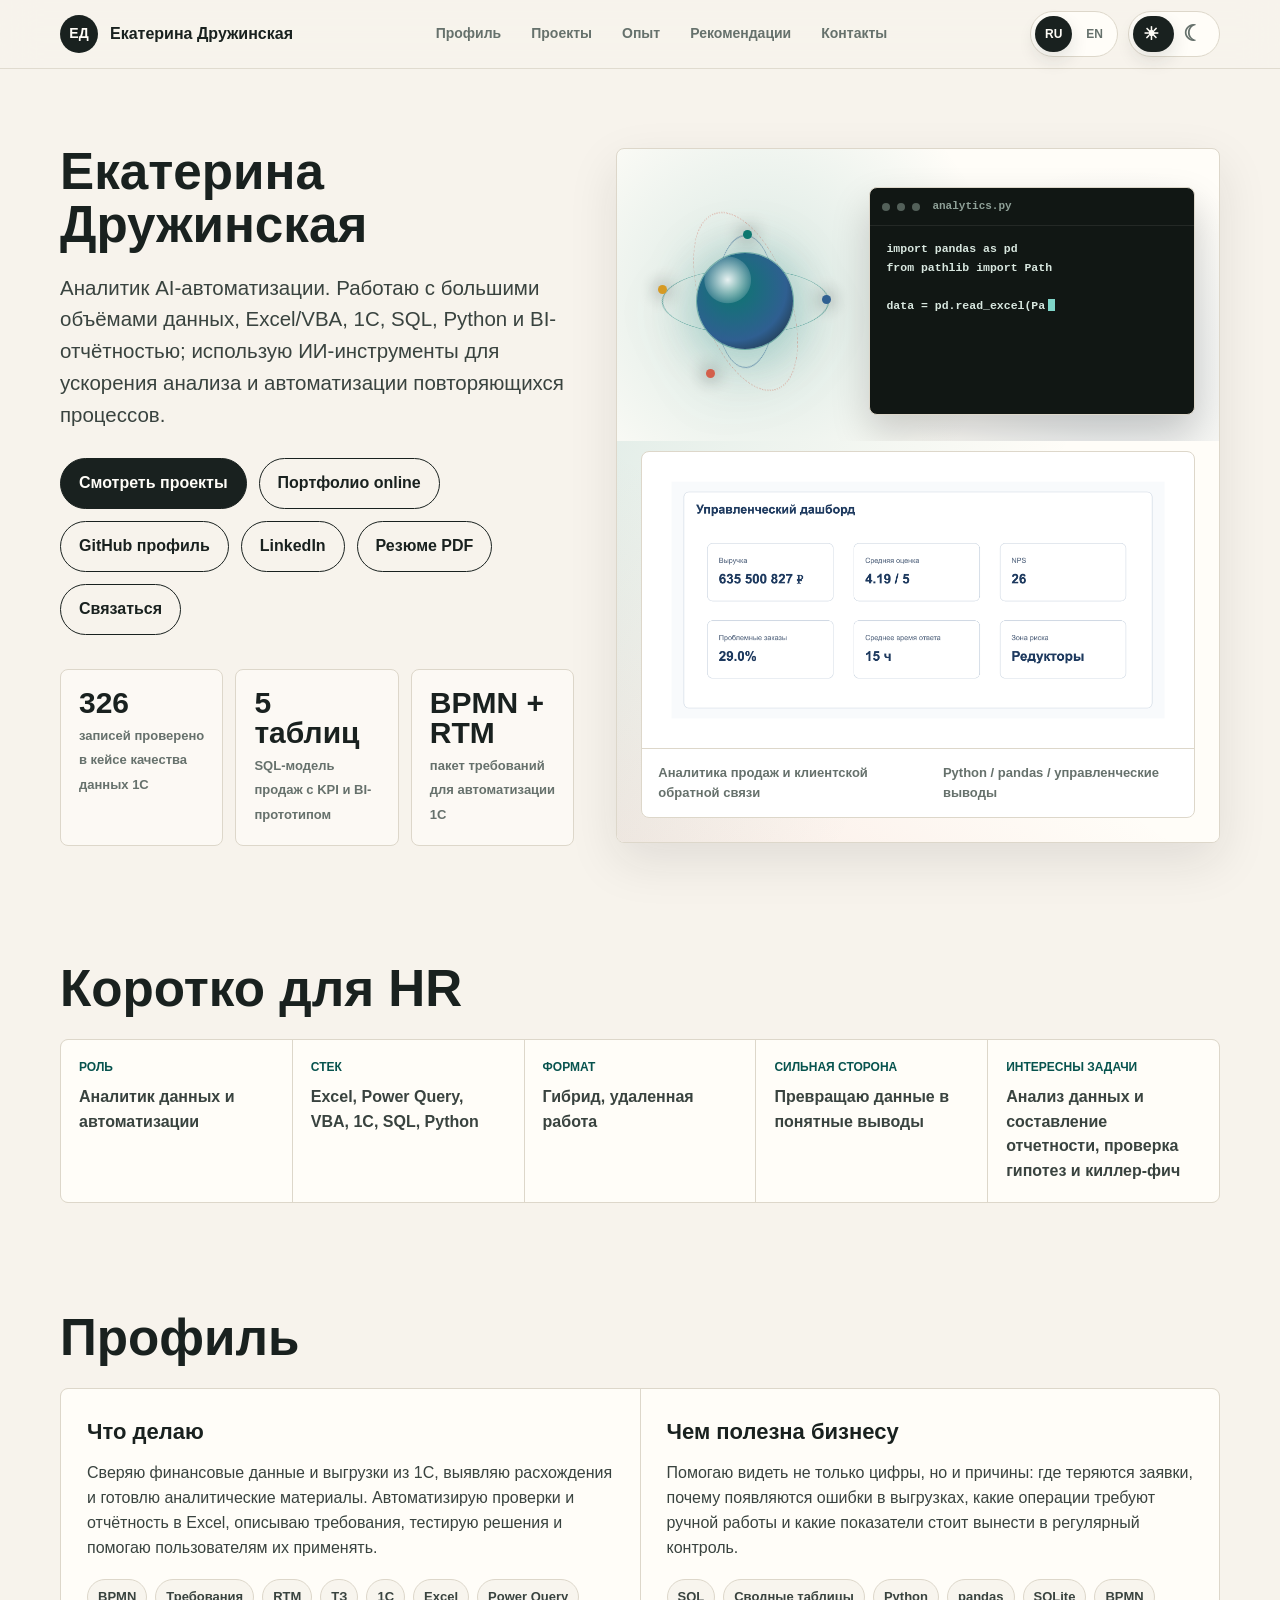
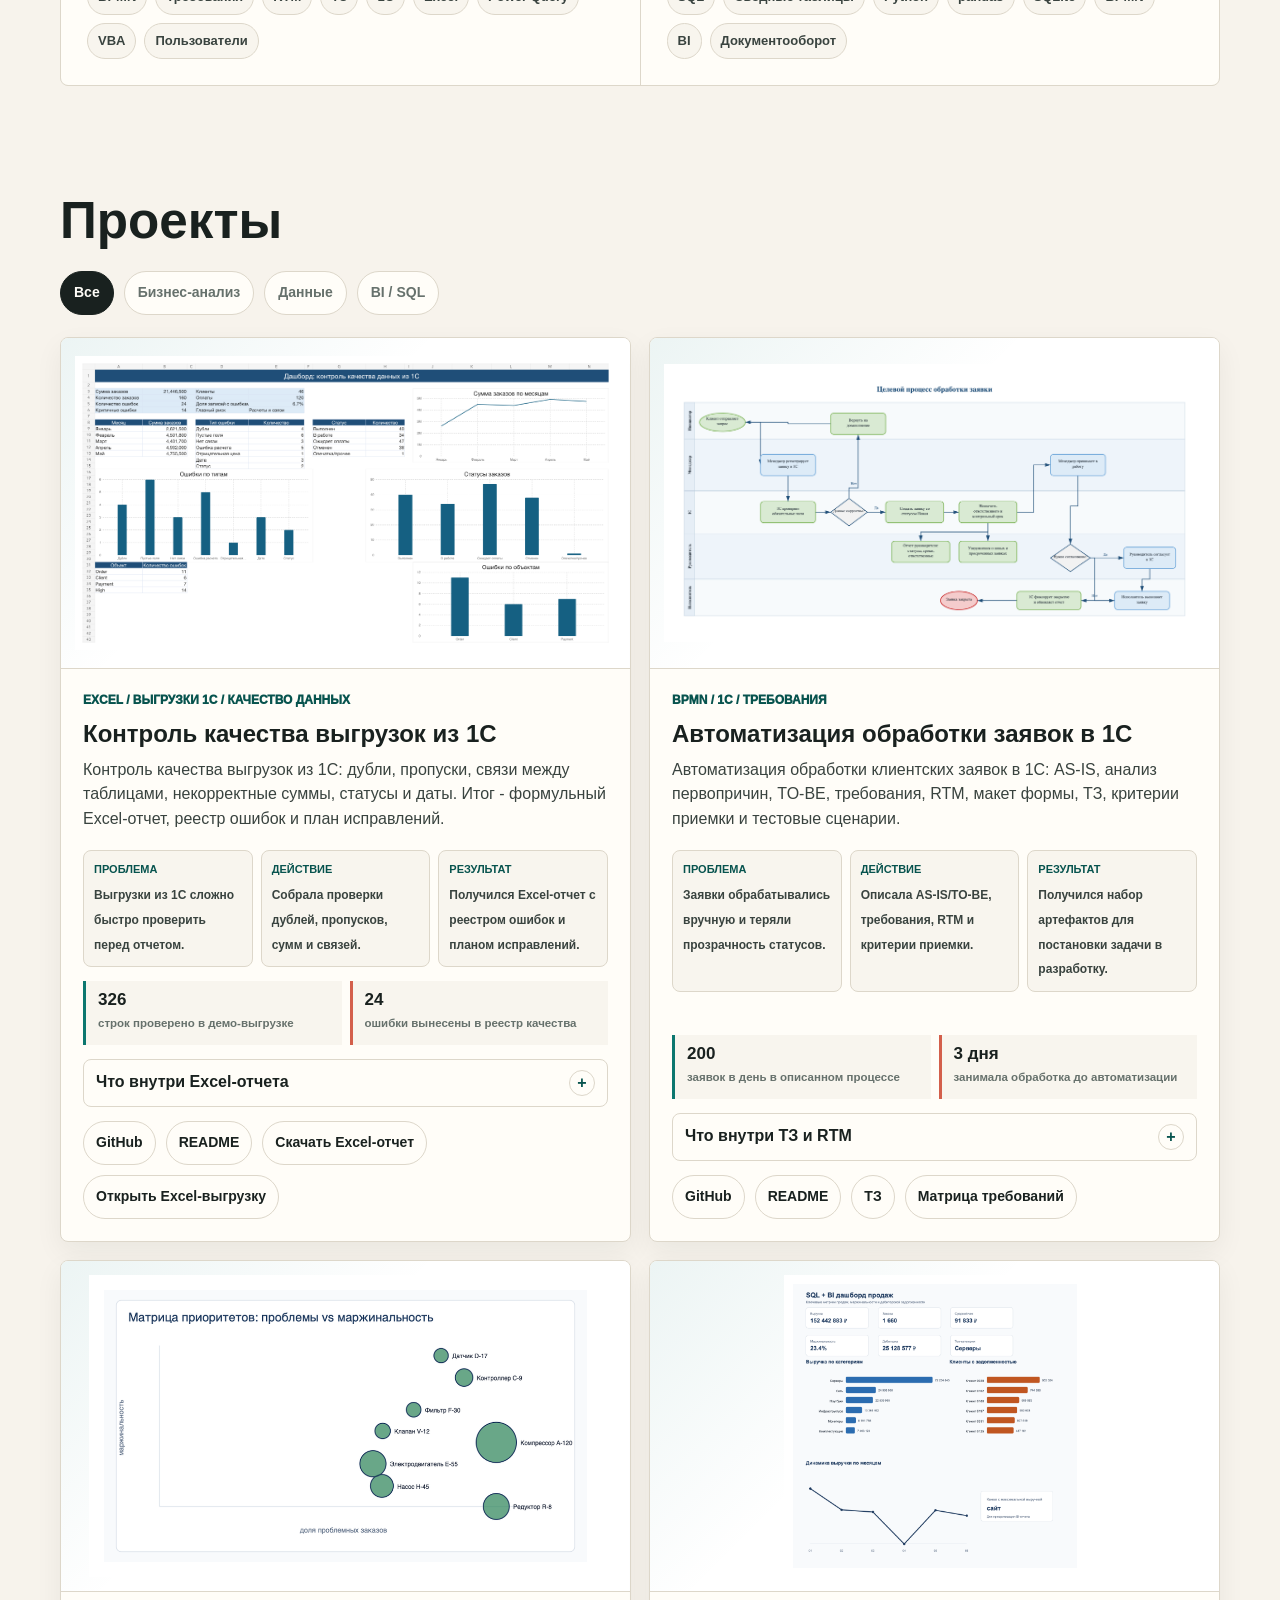
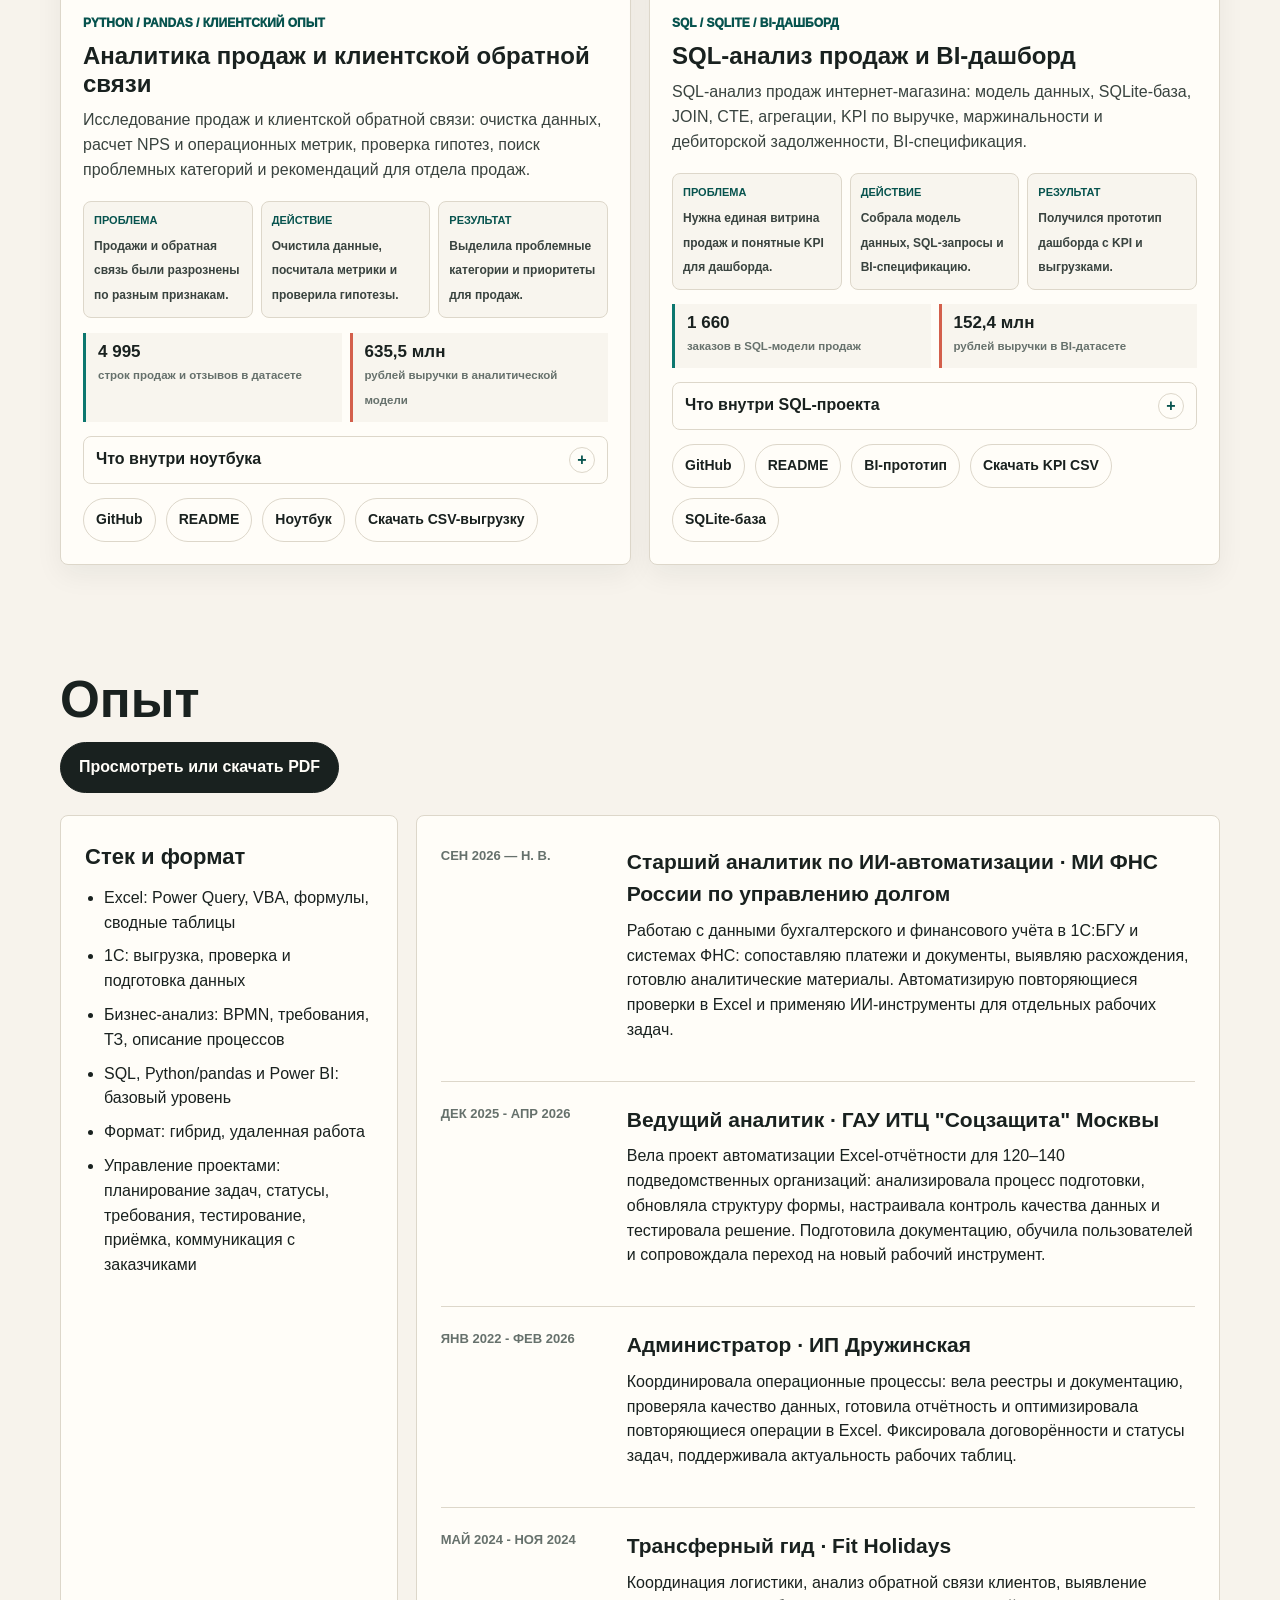
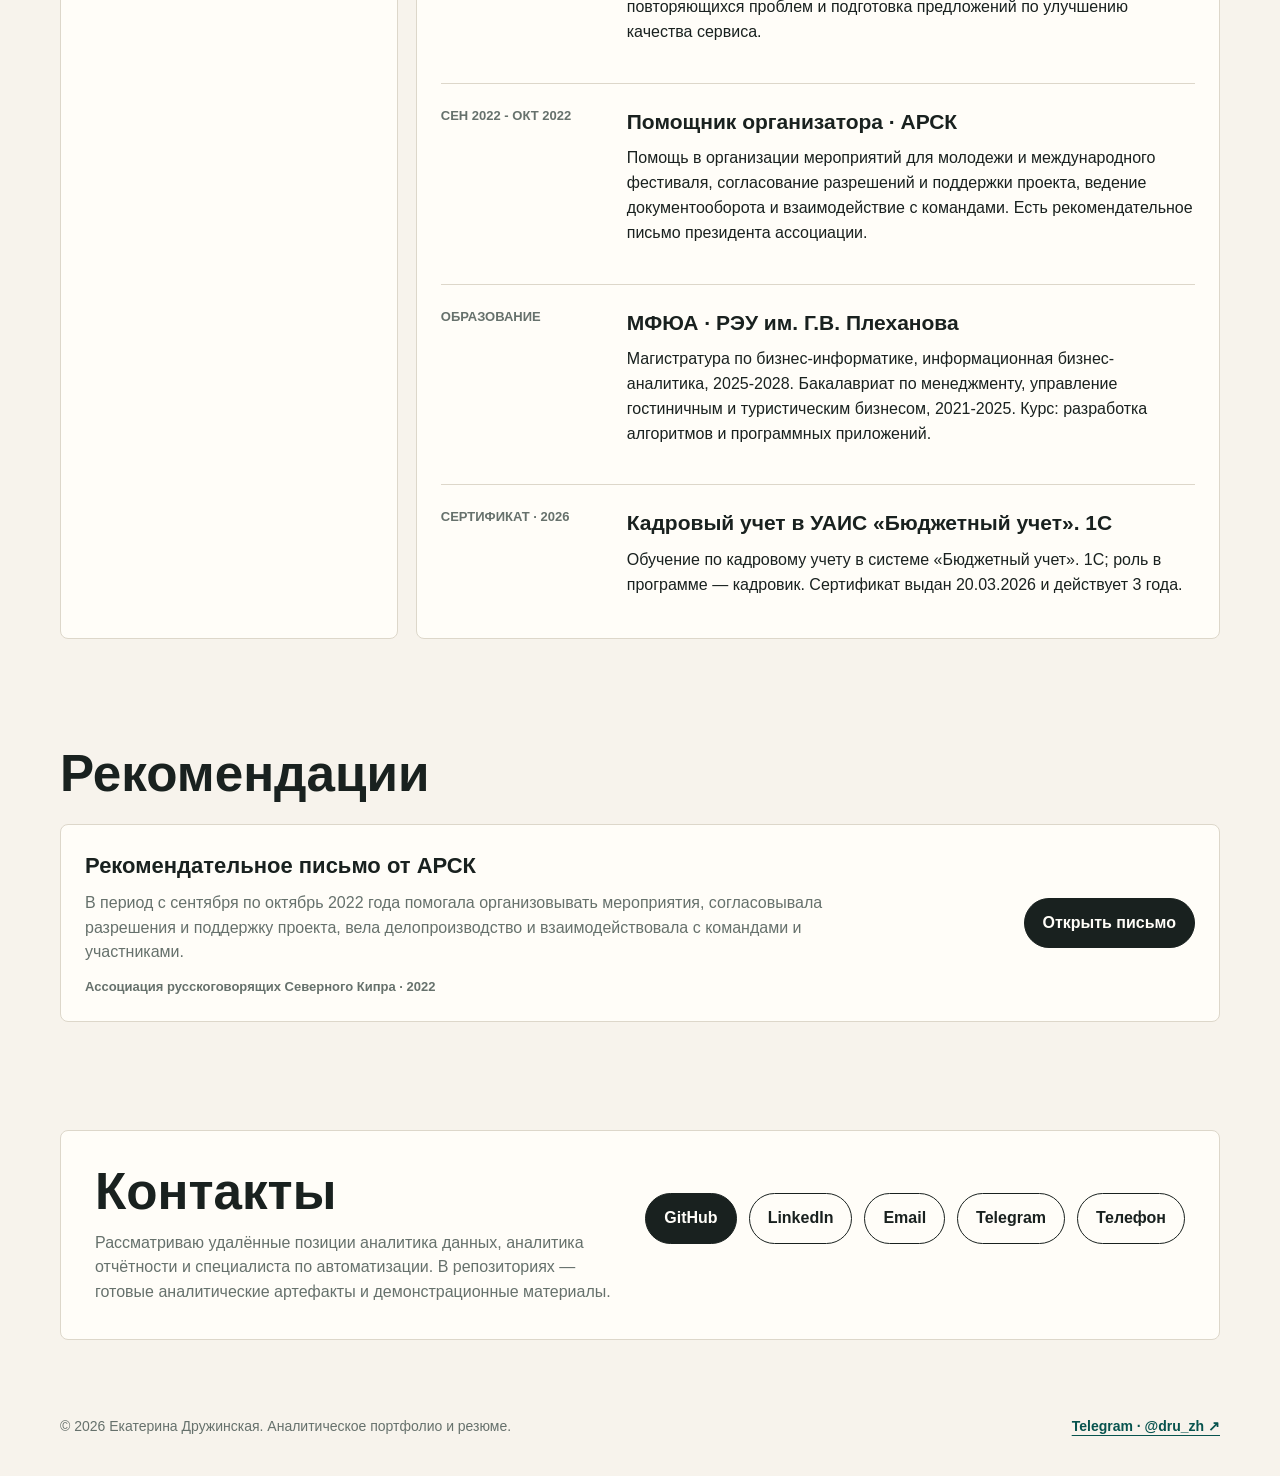
==== commit 0a1189a1: "Revert Data Atlas transfer and restore original resume website" ====
--- a/index.html
+++ b/index.html
@@ -1,94 +1,2215 @@
 <!doctype html>
 <html lang="ru">
 <head>
-  <meta charset="utf-8"><meta name="viewport" content="width=device-width,initial-scale=1">
-  <meta name="theme-color" content="#111317">
-  <title>Екатерина Дружинская — Data Atlas</title>
-  <meta name="description" content="Аналитика данных и автоматизация. Портфолио Екатерины Дружинской: Excel, VBA, 1С, SQL и Python.">
-  <link rel="icon" type="image/svg+xml" href="data:image/svg+xml,%3Csvg xmlns='http://www.w3.org/2000/svg' viewBox='0 0 64 64'%3E%3Crect width='64' height='64' rx='16' fill='%23111317'/%3E%3Cpath d='M16 17v30h17M16 32h13M16 17h17M40 17v30M40 32l13-15M40 32l13 15' stroke='%23f7bbd0' stroke-width='4' fill='none'/%3E%3C/svg%3E">
-  <link rel="stylesheet" href="style.css">
-  <link rel="stylesheet" href="motion.css">
-  <link rel="stylesheet" href="atlas.css">
-  <link rel="stylesheet" href="refinement.css">
-  <link rel="stylesheet" href="polish.css">
-  <script defer src="app.js"></script>
-  <script defer src="motion.js"></script>
-  <script defer src="atlas.js"></script>
-  <script defer src="background.js"></script>
-  <script defer src="code-stream.js"></script>
+  <meta charset="utf-8">
+  <meta name="viewport" content="width=device-width, initial-scale=1">
+  <meta name="description" content="Екатерина Дружинская — аналитик данных и автоматизации. Excel, Power Query, VBA, 1С, SQL, Python/pandas, контроль качества данных и аналитические проекты.">
+  <link rel="icon" href="data:image/svg+xml,%3Csvg xmlns='http://www.w3.org/2000/svg' viewBox='0 0 64 64'%3E%3Crect width='64' height='64' rx='32' fill='%2319211f'/%3E%3Ctext x='32' y='39' text-anchor='middle' font-family='Arial,sans-serif' font-size='20' font-weight='700' fill='%23fffdf8'%3E%D0%95%D0%94%3C/text%3E%3C/svg%3E">
+  <title>Дружинская Екатерина / Druzhinskaya Ekaterina · resume</title>
+  <style>
+    :root {
+      --bg: #f7f3ec;
+      --paper: #fffdf8;
+      --ink: #19211f;
+      --muted: #66716c;
+      --line: #ddd7ca;
+      --teal: #0c776f;
+      --teal-dark: #07534e;
+      --coral: #d35f4b;
+      --amber: #d69a24;
+      --blue: #2f5f91;
+      --shadow: 0 18px 50px rgba(25, 33, 31, 0.1);
+      --topbar-bg: rgba(247, 243, 236, 0.92);
+      --lead: #39433f;
+      --panel-soft: #f8f5ee;
+      --metric-bg: rgba(255, 253, 248, 0.68);
+    }
+
+    :root[data-theme="dark"] {
+      --bg: #151816;
+      --paper: #202522;
+      --ink: #f3f0e8;
+      --muted: #b9c0ba;
+      --line: #3a403b;
+      --teal: #50b7a9;
+      --teal-dark: #8cd6cc;
+      --coral: #e68270;
+      --amber: #e1b44a;
+      --blue: #89acd8;
+      --shadow: 0 18px 50px rgba(0, 0, 0, 0.28);
+      --topbar-bg: rgba(21, 24, 22, 0.9);
+      --lead: #d7ddd7;
+      --panel-soft: #252b27;
+      --metric-bg: #202522;
+    }
+
+    * {
+      box-sizing: border-box;
+    }
+
+    html {
+      scroll-behavior: smooth;
+    }
+
+    body {
+      margin: 0;
+      background: var(--bg);
+      color: var(--ink);
+      font-family: Inter, "Segoe UI", Roboto, Arial, sans-serif;
+      line-height: 1.55;
+      transition: background 0.35s ease, color 0.35s ease;
+    }
+
+    a {
+      color: inherit;
+      text-decoration: none;
+    }
+
+    img {
+      display: block;
+      max-width: 100%;
+    }
+
+    .shell {
+      width: min(1160px, calc(100% - 32px));
+      margin: 0 auto;
+    }
+
+    .topbar {
+      position: sticky;
+      top: 0;
+      z-index: 20;
+      border-bottom: 1px solid rgba(221, 215, 202, 0.84);
+      background: var(--topbar-bg);
+      backdrop-filter: blur(18px);
+    }
+
+    .nav {
+      display: flex;
+      align-items: center;
+      justify-content: space-between;
+      min-height: 68px;
+      gap: 20px;
+    }
+
+    .brand {
+      display: flex;
+      align-items: center;
+      gap: 12px;
+      min-height: 44px;
+      min-width: 212px;
+      font-weight: 800;
+    }
+
+    .brand-mark {
+      display: grid;
+      place-items: center;
+      width: 38px;
+      height: 38px;
+      border-radius: 50%;
+      background: var(--ink);
+      color: var(--paper);
+      font-size: 14px;
+      letter-spacing: 0;
+    }
+
+    .nav-links {
+      display: flex;
+      align-items: center;
+      gap: 8px;
+      color: var(--muted);
+      font-size: 14px;
+      font-weight: 700;
+    }
+
+    .nav-actions {
+      display: flex;
+      align-items: center;
+      gap: 10px;
+      flex-wrap: wrap;
+      justify-content: flex-end;
+    }
+
+    .switcher {
+      display: flex;
+      align-items: center;
+      gap: 4px;
+      padding: 4px;
+      border: 1px solid var(--line);
+      border-radius: 999px;
+      background: var(--paper);
+      transition: border-color 0.25s ease, box-shadow 0.25s ease, background 0.35s ease;
+    }
+
+    .theme-switcher {
+      position: relative;
+      isolation: isolate;
+      width: 92px;
+      min-width: 92px;
+    }
+
+    .theme-switcher::before {
+      content: "";
+      position: absolute;
+      top: 4px;
+      bottom: 4px;
+      left: 4px;
+      z-index: 0;
+      width: calc((100% - 8px) / 2);
+      border-radius: 999px;
+      background: var(--ink);
+      box-shadow: 0 8px 18px rgba(25, 33, 31, 0.12);
+      transition: transform 0.28s ease, background 0.28s ease;
+    }
+
+    .theme-switcher.is-dark::before {
+      transform: translateX(100%);
+    }
+
+    .switcher button {
+      position: relative;
+      z-index: 1;
+      min-width: 36px;
+      min-height: 36px;
+      padding: 6px 10px;
+      border: 0;
+      border-radius: 999px;
+      background: transparent;
+      color: var(--muted);
+      cursor: pointer;
+      font: inherit;
+      font-size: 12px;
+      font-weight: 900;
+      transition: transform 0.18s ease, background 0.25s ease, color 0.25s ease;
+    }
+
+    .switcher button:hover,
+    .switcher button:focus-visible {
+      transform: translateY(-1px);
+      outline: none;
+    }
+
+    .switcher button.is-active {
+      background: var(--ink);
+      color: var(--paper);
+      box-shadow: 0 8px 18px rgba(25, 33, 31, 0.12);
+    }
+
+    .theme-switcher button.is-active {
+      background: transparent;
+      box-shadow: none;
+    }
+
+    .theme-switcher [data-theme-choice] {
+      display: inline-flex;
+      align-items: center;
+      justify-content: center;
+      gap: 0;
+      font-size: 18px;
+      line-height: 1;
+    }
+
+    .theme-switcher [data-theme-choice]::before {
+      display: none;
+    }
+
+    .theme-switcher [data-theme-choice="dark"] {
+      font-size: 22px;
+    }
+
+    html.theme-shift body {
+      animation: theme-shift 0.42s ease;
+    }
+
+    .nav-links a {
+      padding: 9px 11px;
+      border-radius: 999px;
+    }
+
+    .nav-links a:hover,
+    .nav-links a:focus-visible {
+      background: var(--paper);
+      color: var(--ink);
+      outline: none;
+    }
+
+    .hero {
+      padding: 56px 0 42px;
+    }
+
+    .hero-grid {
+      display: grid;
+      grid-template-columns: minmax(0, 0.92fr) minmax(380px, 1.08fr);
+      gap: 42px;
+      align-items: center;
+    }
+
+    .hero-copy {
+      display: flex;
+      flex-direction: column;
+      justify-content: center;
+      min-height: 500px;
+      padding: 20px 0;
+    }
+
+    h1,
+    h2,
+    h3,
+    p {
+      margin-top: 0;
+    }
+
+    h1 {
+      max-width: 790px;
+      margin-bottom: 20px;
+      font-size: clamp(38px, 4vw, 56px);
+      line-height: 1.04;
+      letter-spacing: 0;
+    }
+
+    .lead {
+      max-width: 700px;
+      margin-bottom: 28px;
+      color: var(--lead);
+      font-size: clamp(17px, 1.6vw, 21px);
+    }
+
+    .actions {
+      display: flex;
+      flex-wrap: wrap;
+      gap: 12px;
+      margin-bottom: 34px;
+    }
+
+    .button {
+      display: inline-flex;
+      align-items: center;
+      justify-content: center;
+      min-height: 46px;
+      padding: 12px 18px;
+      border: 1px solid var(--ink);
+      border-radius: 999px;
+      font-weight: 850;
+      transition: transform 0.18s ease, box-shadow 0.18s ease, background 0.18s ease;
+    }
+
+    .button:hover,
+    .button:focus-visible {
+      transform: translateY(-2px);
+      box-shadow: 0 10px 26px rgba(25, 33, 31, 0.13);
+      outline: none;
+    }
+
+    .button.primary {
+      background: var(--ink);
+      color: var(--paper);
+    }
+
+    .button.secondary {
+      background: transparent;
+    }
+
+    .hero-metrics {
+      display: grid;
+      grid-template-columns: repeat(3, minmax(0, 1fr));
+      gap: 12px;
+      max-width: 690px;
+    }
+
+    .metric {
+      min-height: 116px;
+      padding: 18px;
+      border: 1px solid var(--line);
+      border-radius: 8px;
+      background: var(--metric-bg);
+    }
+
+    :root[data-theme="dark"] .metric {
+      background: #202522;
+    }
+
+    .metric strong {
+      display: block;
+      margin-bottom: 5px;
+      font-size: 30px;
+      line-height: 1;
+    }
+
+    .metric span {
+      color: var(--muted);
+      font-size: 13px;
+      font-weight: 700;
+    }
+
+    .hero-visual {
+      display: flex;
+      flex-direction: column;
+      min-height: 500px;
+      overflow: hidden;
+      border: 1px solid var(--line);
+      border-radius: 8px;
+      background: var(--paper);
+      box-shadow: var(--shadow);
+    }
+
+    .visual-top {
+      display: grid;
+      grid-template-columns: repeat(3, 1fr);
+      gap: 1px;
+      background: var(--line);
+    }
+
+    .visual-tile {
+      min-height: 104px;
+      padding: 16px;
+      background: var(--paper);
+    }
+
+    .visual-tile b {
+      display: block;
+      margin-bottom: 14px;
+      color: var(--muted);
+      font-size: 12px;
+      text-transform: uppercase;
+    }
+
+    .bar {
+      display: block;
+      height: 9px;
+      margin-bottom: 9px;
+      border-radius: 999px;
+      background: var(--teal);
+    }
+
+    .bar:nth-of-type(2) {
+      width: 76%;
+      background: var(--amber);
+    }
+
+    .bar:nth-of-type(3) {
+      width: 58%;
+      background: var(--coral);
+    }
+
+    .visual-main {
+      display: grid;
+      flex: 1;
+      align-items: center;
+      padding: 24px;
+      background:
+        linear-gradient(120deg, rgba(12, 119, 111, 0.11), transparent 55%),
+        linear-gradient(35deg, rgba(211, 95, 75, 0.1), transparent 48%),
+        var(--paper);
+    }
+
+    .dashboard-shot {
+      overflow: hidden;
+      border: 1px solid var(--line);
+      border-radius: 8px;
+      background: #ffffff;
+    }
+
+    .dashboard-shot img {
+      width: 100%;
+      padding: 14px;
+      height: auto;
+      object-fit: contain;
+      object-position: center;
+    }
+
+    .caption {
+      display: flex;
+      justify-content: space-between;
+      gap: 14px;
+      padding: 14px 16px;
+      border-top: 1px solid var(--line);
+      color: var(--muted);
+      font-size: 13px;
+      font-weight: 700;
+    }
+
+    section {
+      padding: 54px 0;
+    }
+
+    section[id] {
+      scroll-margin-top: 92px;
+    }
+
+    .section-head {
+      display: grid;
+      grid-template-columns: minmax(0, 0.86fr) minmax(260px, 0.54fr);
+      gap: 26px;
+      align-items: end;
+      margin-bottom: 24px;
+    }
+
+    h2 {
+      margin-bottom: 0;
+      font-size: clamp(30px, 4vw, 52px);
+      line-height: 1.04;
+      letter-spacing: 0;
+    }
+
+    .section-head p {
+      margin-bottom: 0;
+      color: var(--muted);
+      font-size: 16px;
+    }
+
+    .hr-summary {
+      display: grid;
+      grid-template-columns: repeat(5, minmax(0, 1fr));
+      gap: 1px;
+      overflow: hidden;
+      border: 1px solid var(--line);
+      border-radius: 8px;
+      background: var(--line);
+    }
+
+    .summary-item {
+      padding: 18px;
+      background: var(--paper);
+    }
+
+    .summary-item b {
+      display: block;
+      margin-bottom: 8px;
+      color: var(--teal-dark);
+      font-size: 12px;
+      text-transform: uppercase;
+    }
+
+    .summary-item span {
+      color: var(--lead);
+      font-weight: 760;
+    }
+
+    .profile-band {
+      display: grid;
+      grid-template-columns: 1fr 1fr;
+      gap: 1px;
+      overflow: hidden;
+      border: 1px solid var(--line);
+      border-radius: 8px;
+      background: var(--line);
+    }
+
+    .profile-panel {
+      padding: 26px;
+      background: var(--paper);
+    }
+
+    .profile-panel h3 {
+      margin-bottom: 12px;
+      font-size: 22px;
+    }
+
+    .profile-panel p {
+      margin-bottom: 0;
+      color: var(--lead);
+    }
+
+    .skills {
+      display: flex;
+      flex-wrap: wrap;
+      gap: 8px;
+      margin-top: 18px;
+    }
+
+    .skill {
+      padding: 7px 10px;
+      border: 1px solid var(--line);
+      border-radius: 999px;
+      background: var(--panel-soft);
+      color: var(--lead);
+      font-size: 13px;
+      font-weight: 800;
+    }
+
+    .filters {
+      display: flex;
+      flex-wrap: wrap;
+      gap: 10px;
+      margin: 4px 0 22px;
+    }
+
+    .filter {
+      min-height: 44px;
+      padding: 9px 13px;
+      border: 1px solid var(--line);
+      border-radius: 999px;
+      background: var(--paper);
+      color: var(--muted);
+      cursor: pointer;
+      font: inherit;
+      font-size: 14px;
+      font-weight: 850;
+      transition: transform 0.18s ease, border-color 0.18s ease, background 0.18s ease;
+    }
+
+    .filter.is-active {
+      border-color: var(--ink);
+      background: var(--ink);
+      color: var(--paper);
+    }
+
+    .projects {
+      display: grid;
+      grid-template-columns: repeat(2, minmax(0, 1fr));
+      gap: 18px;
+    }
+
+    .project {
+      display: flex;
+      flex-direction: column;
+      min-height: 100%;
+      overflow: hidden;
+      border: 1px solid var(--line);
+      border-radius: 8px;
+      background: var(--paper);
+      box-shadow: 0 10px 28px rgba(25, 33, 31, 0.06);
+      transition: transform 0.25s ease, box-shadow 0.25s ease, border-color 0.25s ease;
+    }
+
+    .project[hidden] {
+      display: none;
+    }
+
+    .project:hover,
+    .project:focus-within {
+      transform: translateY(-4px);
+      border-color: color-mix(in srgb, var(--teal) 45%, var(--line));
+      box-shadow: 0 18px 42px rgba(25, 33, 31, 0.12);
+    }
+
+    .project-media {
+      position: relative;
+      overflow: hidden;
+      border-bottom: 1px solid var(--line);
+      background:
+        linear-gradient(135deg, rgba(12, 119, 111, 0.08), transparent 42%),
+        #ffffff;
+    }
+
+    .project-media img {
+      width: 100%;
+      height: clamp(220px, 26vw, 330px);
+      padding: 14px;
+      object-fit: contain;
+      object-position: center;
+      transition: transform 0.3s ease, filter 0.3s ease;
+    }
+
+    .project:hover .project-media img {
+      transform: scale(1.015);
+      filter: saturate(1.06);
+    }
+
+    .project-body {
+      display: flex;
+      flex: 1;
+      flex-direction: column;
+      padding: 22px;
+    }
+
+    .project-kicker {
+      margin-bottom: 10px;
+      color: var(--teal-dark);
+      font-size: 12px;
+      font-weight: 950;
+      text-transform: uppercase;
+    }
+
+    .project h3 {
+      margin-bottom: 10px;
+      font-size: 24px;
+      line-height: 1.16;
+    }
+
+    .project p {
+      color: var(--lead);
+    }
+
+    .case-flow {
+      display: grid;
+      grid-template-columns: repeat(3, minmax(0, 1fr));
+      gap: 8px;
+      margin: 2px 0 14px;
+    }
+
+    .case-step {
+      padding: 10px;
+      border: 1px solid var(--line);
+      border-radius: 8px;
+      background: var(--panel-soft);
+    }
+
+    .case-step b {
+      display: block;
+      margin-bottom: 4px;
+      color: var(--teal-dark);
+      font-size: 11px;
+      text-transform: uppercase;
+    }
+
+    .case-step span {
+      color: var(--lead);
+      font-size: 12px;
+      font-weight: 720;
+    }
+
+    .project-stats {
+      display: grid;
+      grid-template-columns: repeat(2, minmax(0, 1fr));
+      gap: 8px;
+      margin: auto 0 14px;
+    }
+
+    .project-stat {
+      min-height: 58px;
+      padding: 10px 12px;
+      border-left: 3px solid var(--teal);
+      background: var(--panel-soft);
+    }
+
+    .project-stat:nth-child(2) {
+      border-left-color: var(--coral);
+    }
+
+    .project-stat b {
+      display: block;
+      font-size: 17px;
+      line-height: 1.1;
+    }
+
+    .project-stat span {
+      color: var(--muted);
+      font-size: 11.5px;
+      font-weight: 750;
+    }
+
+    .project-links {
+      display: flex;
+      flex-wrap: wrap;
+      gap: 10px;
+    }
+
+    .file-preview {
+      margin: 0 0 14px;
+      border: 1px solid var(--line);
+      border-radius: 8px;
+      background: var(--paper);
+    }
+
+    .file-preview summary {
+      display: flex;
+      align-items: center;
+      justify-content: space-between;
+      gap: 12px;
+      min-height: 44px;
+      padding: 10px 12px;
+      color: var(--ink);
+      cursor: pointer;
+      font-weight: 850;
+      list-style: none;
+    }
+
+    .file-preview summary::-webkit-details-marker {
+      display: none;
+    }
+
+    .file-preview summary::after {
+      content: "+";
+      display: grid;
+      flex: 0 0 24px;
+      width: 24px;
+      height: 24px;
+      place-items: center;
+      border: 1px solid var(--line);
+      border-radius: 50%;
+      color: var(--teal-dark);
+      transition: transform 0.2s ease;
+    }
+
+    .file-preview[open] summary::after {
+      transform: rotate(45deg);
+    }
+
+    .file-preview ul {
+      margin: 0;
+      padding: 0 16px 14px 28px;
+      color: var(--lead);
+      font-size: 13px;
+    }
+
+    .text-link {
+      display: inline-flex;
+      align-items: center;
+      justify-content: center;
+      min-height: 44px;
+      padding: 8px 12px;
+      border: 1px solid var(--line);
+      border-radius: 999px;
+      color: var(--ink);
+      font-size: 14px;
+      font-weight: 850;
+    }
+
+    .text-link:hover,
+    .text-link:focus-visible {
+      border-color: var(--ink);
+      transform: translateY(-1px);
+      outline: none;
+    }
+
+    .resume-actions {
+      display: flex;
+      flex-wrap: wrap;
+      gap: 12px;
+      margin: -8px 0 22px;
+    }
+
+    .experience {
+      display: grid;
+      grid-template-columns: minmax(270px, 0.42fr) 1fr;
+      gap: 18px;
+    }
+
+    .resume-card,
+    .timeline {
+      border: 1px solid var(--line);
+      border-radius: 8px;
+      background: var(--paper);
+    }
+
+    .resume-card {
+      padding: 24px;
+    }
+
+    .resume-card h3 {
+      margin-bottom: 12px;
+      font-size: 22px;
+    }
+
+    .resume-card p {
+      color: var(--muted);
+    }
+
+    .resume-card ul,
+    .timeline ul {
+      margin: 0;
+      padding-left: 19px;
+    }
+
+    .resume-card li,
+    .timeline li {
+      margin-bottom: 9px;
+    }
+
+    .recommendation-card {
+      display: grid;
+      grid-template-columns: minmax(0, 1fr) auto;
+      align-items: center;
+      gap: 24px;
+      padding: 24px;
+      border: 1px solid var(--line);
+      border-radius: 8px;
+      background: var(--paper);
+    }
+
+    .recommendation-card h3 {
+      margin-bottom: 8px;
+      font-size: 22px;
+    }
+
+    .recommendation-card p {
+      max-width: 760px;
+      margin: 0;
+      color: var(--muted);
+    }
+
+    .recommendation-meta {
+      margin-top: 12px;
+      color: var(--muted);
+      font-size: 13px;
+      font-weight: 800;
+    }
+
+    .timeline {
+      padding: 8px 24px 24px;
+    }
+
+    .timeline-item {
+      display: grid;
+      grid-template-columns: 168px 1fr;
+      gap: 18px;
+      padding: 22px 0;
+      border-bottom: 1px solid var(--line);
+    }
+
+    .timeline-item:last-child {
+      border-bottom: 0;
+      padding-bottom: 0;
+    }
+
+    .timeline-date {
+      color: var(--muted);
+      font-size: 13px;
+      font-weight: 900;
+      text-transform: uppercase;
+    }
+
+    .timeline h3 {
+      margin-bottom: 8px;
+      font-size: 21px;
+    }
+
+    .contact {
+      display: grid;
+      grid-template-columns: minmax(0, 1fr) auto;
+      gap: 24px;
+      align-items: center;
+      padding: 34px;
+      border: 1px solid var(--line);
+      border-radius: 8px;
+      background: var(--paper);
+    }
+
+    .contact h2 {
+      margin-bottom: 12px;
+    }
+
+    .contact p {
+      max-width: 760px;
+      margin-bottom: 0;
+      color: var(--muted);
+    }
+
+    .reveal {
+      opacity: 0.32;
+      transform: translateY(18px);
+      transition: opacity 0.55s ease, transform 0.55s ease;
+    }
+
+    .reveal.is-visible {
+      opacity: 1;
+      transform: translateY(0);
+    }
+
+    @keyframes theme-shift {
+      0% {
+        filter: saturate(0.8);
+      }
+      50% {
+        filter: saturate(1.18);
+      }
+      100% {
+        filter: saturate(1);
+      }
+    }
+
+    footer {
+      padding: 22px 0 38px;
+      color: var(--muted);
+      font-size: 14px;
+    }
+
+    @media (max-width: 1080px) {
+      .hero-grid {
+        grid-template-columns: 1fr;
+        gap: 26px;
+      }
+
+      .hero-copy,
+      .hero-visual {
+        min-height: auto;
+      }
+
+      h1 {
+        max-width: 820px;
+        font-size: clamp(40px, 7vw, 62px);
+      }
+
+      .hero-visual {
+        max-height: none;
+      }
+    }
+
+    @media (max-width: 920px) {
+      .nav {
+        align-items: flex-start;
+        flex-direction: column;
+        padding: 14px 0;
+      }
+
+      .nav-links {
+        width: 100%;
+        overflow-x: auto;
+        padding-bottom: 2px;
+      }
+
+      .nav-actions {
+        width: 100%;
+        justify-content: flex-start;
+      }
+
+      .hero {
+        padding-top: 36px;
+      }
+
+      .section-head,
+      .hr-summary,
+      .profile-band,
+      .projects,
+      .experience,
+      .contact {
+        grid-template-columns: 1fr;
+      }
+
+      .hero-metrics {
+        grid-template-columns: 1fr;
+      }
+
+      .contact {
+        align-items: start;
+      }
+
+      .recommendation-card {
+        grid-template-columns: 1fr;
+      }
+    }
+
+    @media (max-width: 620px) {
+      .shell {
+        width: min(100% - 22px, 1160px);
+      }
+
+      .topbar {
+        position: static;
+      }
+
+      .nav {
+        gap: 10px;
+        min-height: auto;
+        padding: 10px 0 12px;
+      }
+
+      .brand {
+        width: 100%;
+        min-width: 0;
+      }
+
+      .nav-links {
+        display: grid;
+        grid-template-columns: repeat(5, minmax(0, 1fr));
+        gap: 4px;
+        overflow: visible;
+        padding-bottom: 0;
+        font-size: 10px;
+      }
+
+      .nav-links a {
+        display: inline-flex;
+        align-items: center;
+        justify-content: center;
+        min-height: 44px;
+        padding: 8px 4px;
+        text-align: center;
+      }
+
+      .nav-actions {
+        display: grid;
+        grid-template-columns: 104px minmax(0, 1fr);
+        gap: 8px;
+      }
+
+      .switcher {
+        width: 100%;
+        min-width: 0;
+      }
+
+      .switcher button {
+        flex: 1 1 0;
+        min-width: 44px;
+        min-height: 44px;
+        padding: 7px 8px;
+        font-size: 12px;
+      }
+
+      .hero {
+        padding-top: 30px;
+        padding-bottom: 28px;
+      }
+
+      h1 {
+        font-size: clamp(34px, 10vw, 44px);
+      }
+
+      .lead {
+        font-size: 17px;
+      }
+
+      .recommendation-card {
+        padding: 18px;
+      }
+
+      section {
+        padding: 38px 0;
+      }
+
+      section[id] {
+        scroll-margin-top: 16px;
+      }
+
+      .visual-top,
+      .project-stats,
+      .case-flow {
+        grid-template-columns: 1fr;
+      }
+
+      .project-media img {
+        height: clamp(190px, 64vw, 260px);
+        padding: 10px;
+      }
+
+      .visual-tile {
+        min-height: 96px;
+      }
+
+      .dashboard-shot img {
+        padding: 10px;
+      }
+
+      .project-body,
+      .profile-panel,
+      .resume-card,
+      .timeline,
+      .contact {
+        padding: 20px;
+      }
+
+      .timeline-item {
+        grid-template-columns: 1fr;
+        gap: 8px;
+      }
+
+      .caption {
+        flex-direction: column;
+      }
+
+      .button,
+      .text-link {
+        width: 100%;
+      }
+    }
+
+    @media (prefers-reduced-motion: reduce) {
+      html {
+        scroll-behavior: auto;
+      }
+
+      *,
+      *::before,
+      *::after {
+        animation-duration: 0.01ms !important;
+        animation-iteration-count: 1 !important;
+        transition-duration: 0.01ms !important;
+      }
+
+      .reveal {
+        opacity: 1;
+        transform: none;
+      }
+    }
+  
+    /* Interactive hero: automatic sphere + vertical code typing, no controls */
+    .hero-lab {
+      position: relative;
+      min-height: 560px;
+      background:
+        radial-gradient(circle at 24% 22%, rgba(12, 119, 111, 0.16), transparent 34%),
+        radial-gradient(circle at 82% 32%, rgba(47, 95, 145, 0.12), transparent 30%),
+        var(--paper);
+    }
+    .lab-stage {
+      position: relative;
+      display: grid;
+      grid-template-columns: minmax(190px, .78fr) minmax(260px, 1.22fr);
+      gap: 20px;
+      align-items: center;
+      min-height: 292px;
+      padding: 24px 24px 12px;
+      overflow: hidden;
+    }
+    .data-orbit {
+      position: relative;
+      width: min(230px, 100%);
+      aspect-ratio: 1;
+      margin: auto;
+      border-radius: 50%;
+      transform-style: preserve-3d;
+      animation: orbit-float 6s ease-in-out infinite;
+      filter: drop-shadow(0 20px 28px rgba(12, 119, 111, .15));
+    }
+    .orbit-core {
+      position: absolute;
+      inset: 27%;
+      border-radius: 50%;
+      background:
+        radial-gradient(circle at 32% 28%, rgba(255,255,255,.9), rgba(255,255,255,.18) 24%, transparent 25%),
+        radial-gradient(circle at 38% 36%, var(--teal), var(--blue) 62%, var(--ink));
+      box-shadow: 0 0 0 1px color-mix(in srgb, var(--teal) 45%, transparent), 0 0 55px rgba(12, 119, 111, .28);
+      animation: core-pulse 3.8s ease-in-out infinite;
+    }
+    .orbit-ring {
+      position: absolute;
+      inset: 10%;
+      border: 1px solid color-mix(in srgb, var(--teal) 54%, transparent);
+      border-radius: 50%;
+      animation: ring-spin 9s linear infinite;
+    }
+    .orbit-ring-a { transform: rotateX(67deg) rotateZ(12deg); }
+    .orbit-ring-b {
+      inset: 18%;
+      border-color: color-mix(in srgb, var(--blue) 56%, transparent);
+      transform: rotateY(63deg) rotateZ(-22deg);
+      animation-duration: 7s;
+      animation-direction: reverse;
+    }
+    .orbit-ring-c {
+      inset: 5%;
+      border-style: dashed;
+      border-color: color-mix(in srgb, var(--coral) 44%, transparent);
+      transform: rotateX(32deg) rotateY(56deg);
+      animation-duration: 12s;
+    }
+    .orbit-dot {
+      position: absolute;
+      width: 9px;
+      height: 9px;
+      border-radius: 50%;
+      background: var(--teal);
+      box-shadow: 0 0 18px currentColor;
+      animation: dot-drift 4.8s ease-in-out infinite;
+    }
+    .orbit-dot-1 { top: 16%; left: 49%; }
+    .orbit-dot-2 { top: 47%; right: 9%; animation-delay: -1.2s; background: var(--blue); }
+    .orbit-dot-3 { bottom: 13%; left: 31%; animation-delay: -2.3s; background: var(--coral); }
+    .orbit-dot-4 { top: 42%; left: 8%; animation-delay: -3.1s; background: var(--amber); }
+    .lab-code {
+      min-height: 226px;
+      overflow: hidden;
+      border: 1px solid var(--line);
+      border-radius: 8px;
+      background: #111714;
+      box-shadow: 0 18px 38px rgba(0,0,0,.18);
+    }
+    .code-head {
+      display: flex;
+      align-items: center;
+      gap: 7px;
+      min-height: 38px;
+      padding: 0 12px;
+      border-bottom: 1px solid rgba(255,255,255,.08);
+      color: #8fa198;
+      font: 700 11px/1.2 ui-monospace, SFMono-Regular, Menlo, Consolas, monospace;
+    }
+    .code-head span { width: 8px; height: 8px; border-radius: 50%; background: #536059; }
+    .code-head b { margin-left: 5px; font-weight: 700; }
+    #hero-code {
+      min-height: 188px;
+      margin: 0;
+      padding: 14px 16px 18px;
+      color: #d8e7df;
+      white-space: pre-wrap;
+      overflow: hidden;
+      font: 600 11.5px/1.64 ui-monospace, SFMono-Regular, Menlo, Consolas, monospace;
+    }
+    #hero-code::after {
+      content: "";
+      display: inline-block;
+      width: 7px;
+      height: 1.05em;
+      margin-left: 3px;
+      vertical-align: -2px;
+      background: #7fd5c8;
+      animation: caret-blink .8s steps(1) infinite;
+    }
+    .lab-shot-wrap { padding-top: 10px; }
+    @keyframes ring-spin { from { rotate: 0deg; } to { rotate: 360deg; } }
+    @keyframes orbit-float {
+      0%, 100% { transform: translateY(4px) rotate(-1deg) scale(.98); }
+      50% { transform: translateY(-8px) rotate(2deg) scale(1.02); }
+    }
+    @keyframes core-pulse { 0%, 100% { transform: scale(.92); } 50% { transform: scale(1.06); } }
+    @keyframes dot-drift {
+      0%, 100% { transform: translate3d(0,0,0) scale(.9); opacity: .72; }
+      50% { transform: translate3d(5px,-8px,0) scale(1.2); opacity: 1; }
+    }
+    @keyframes caret-blink { 50% { opacity: 0; } }
+    footer .shell {
+      display: flex;
+      align-items: center;
+      justify-content: space-between;
+      gap: 18px;
+      flex-wrap: wrap;
+    }
+    .footer-telegram {
+      color: var(--teal-dark);
+      font-weight: 850;
+      text-decoration: underline;
+      text-decoration-thickness: 1px;
+      text-underline-offset: 4px;
+    }
+    @media (max-width: 720px) {
+      .lab-stage { grid-template-columns: 1fr; padding: 20px 16px 10px; }
+      .data-orbit { width: 176px; }
+      .hero-lab { min-height: 0; }
+      #hero-code { font-size: 10.5px; }
+    }
+    @media (prefers-reduced-motion: reduce) {
+      .data-orbit, .orbit-ring, .orbit-core, .orbit-dot, #hero-code::after { animation: none !important; }
+    }
+
+  </style>
 </head>
 <body>
-  <div class="reading-progress" aria-hidden="true"><i></i></div>
-  <div class="cursor-aura" aria-hidden="true"><span>EXPLORE</span></div>
-  <a class="skip" href="#projects" data-t="skip">Перейти к проектам</a>
-  <header class="header">
-    <a class="identity" href="#home" aria-label="Екатерина Дружинская"><span class="monogram">ed.</span><span class="identity-name" data-t="nameShort">Екатерина<br>Дружинская</span></a>
-    <nav aria-label="Основная навигация"><a href="#projects" data-t="navProjects">Проекты</a><a href="#about" data-t="navAbout">Обо мне</a><a href="#contact" data-t="navContact">Контакты</a></nav>
-    <div class="header-actions"><button class="lang" id="lang" type="button" aria-label="Switch to English">EN</button><button id="global-motion" class="global-motion" aria-label="Остановить движение" aria-pressed="false"><span aria-hidden="true">Ⅱ</span><span data-motion-t="motionToggle">Движение</span></button><a class="contact-pill" href="https://t.me/dru_zh" target="_blank" rel="noopener noreferrer" data-t="sayHello">Написать</a></div>
+  <header class="topbar">
+    <div class="shell nav">
+      <a class="brand" href="#top" aria-label="К началу страницы">
+        <span class="brand-mark">ЕД</span>
+        <span>Екатерина Дружинская</span>
+      </a>
+      <nav class="nav-links" aria-label="Главная навигация">
+        <a href="#profile" data-i18n="navProfile">Профиль</a>
+        <a href="#projects" data-i18n="navProjects">Проекты</a>
+        <a href="#resume" data-i18n="navResume">Резюме</a>
+        <a href="#recommendations" data-i18n="navRecommendations">Рекомендации</a>
+        <a href="#contact" data-i18n="navContact">Контакты</a>
+      </nav>
+      <div class="nav-actions" aria-label="Настройки отображения">
+        <div class="switcher" aria-label="Переключение языка">
+          <button type="button" data-language="ru" class="is-active">RU</button>
+          <button type="button" data-language="en">EN</button>
+        </div>
+        <div class="switcher theme-switcher" aria-label="Переключение темы">
+          <button type="button" data-theme-choice="sage" class="is-active" aria-label="Светлая тема" title="Светлая тема">☀</button>
+          <button type="button" data-theme-choice="dark" aria-label="Темная тема" title="Темная тема">☾</button>
+        </div>
+      </div>
+    </div>
   </header>
-  <main>
-    <section class="hero" id="home">
-      <div class="hero-stage">
-      <div class="orb-field" aria-hidden="true"><canvas id="atlas"></canvas><div class="orb-glow"></div><span class="orbit-caption cap-one">01 / EXTRACT</span><span class="orbit-caption cap-two">02 / CONNECT</span><span class="orbit-caption cap-three">03 / UNDERSTAND</span></div>
-      <div class="hero-copy">
-        <p class="eyebrow"><span class="line"></span><span data-t="role">Аналитик данных и автоматизации</span></p>
-        <h1><span data-t="heroLine">Екатерина</span><br><em data-t="heroEm">Дружинская</em></h1>
-        <p class="hero-description" data-t="heroDesc">Нахожу связи, замечаю расхождения и превращаю повторяющиеся задачи в работающие решения.</p>
-        <a href="#projects" class="button primary" data-t="explore">Исследовать проекты</a>
-      </div>
-      <div class="hero-bottom"><div class="scene-control"><p data-t="sceneLabel">Один набор данных. Три взгляда.</p><div class="segmented" role="group" aria-label="Вид визуализации"><button data-mode="0" class="active" aria-pressed="true" data-t="chaos">Хаос</button><button data-mode="1" aria-pressed="false" data-t="structure">Структура</button><button data-mode="2" aria-pressed="false" data-t="insight">Выводы</button></div></div><div class="scene-meta"><span id="scene-caption" data-t="scene0">У каждой точки есть своё место.</span><button id="motion" class="motion" aria-pressed="false" data-t="pause">Пауза анимации</button></div><span class="index">SCROLL TO TRANSFORM <span class="scroll-pill"><i></i></span></span></div>
-      <div class="scene-word" aria-hidden="true">CHAOS</div><div class="hero-chapter" aria-hidden="true">01 — 03</div>
+
+  <main id="top">
+    <section class="hero">
+      <div class="shell hero-grid">
+        <div class="hero-copy">
+          <h1 data-i18n="heroTitle">Аналитика и автоматизация</h1>
+          <p class="lead" data-i18n="heroLead">Работаю с финансовыми данными, проверяю выгрузки из 1С и автоматизирую отчётность с помощью Excel, Power Query и VBA. Для анализа данных и построения дашбордов использую SQL и Python.</p>
+          <div class="actions">
+            <a class="button primary" href="#projects" data-i18n="heroProjects">Смотреть проекты</a>
+            <a class="button secondary" href="https://druzhinskaia.github.io/" target="_blank" rel="noreferrer" data-i18n="heroPortfolio">Портфолио online</a>
+            <a class="button secondary" href="https://github.com/druzhinskaia" target="_blank" rel="noreferrer" data-i18n="heroGithub">GitHub профиль</a>
+            <a class="button secondary" href="https://www.linkedin.com/in/ekaterinadruzhinskaia/" target="_blank" rel="noreferrer">LinkedIn</a>
+            <a class="button secondary" href="output/pdf/druzhinskaya-ekaterina-resume.pdf?v=c8b879ca" target="_blank" data-i18n="heroPdf">Резюме PDF</a>
+            <a class="button secondary" href="#contact" data-i18n="heroContact">Связаться</a>
+          </div>
+          <div class="hero-metrics" aria-label="Ключевые показатели портфолио">
+            <div class="metric">
+              <strong>326</strong>
+              <span data-i18n="metricProjects">записей проверено в кейсе качества данных 1С</span>
+            </div>
+            <div class="metric">
+              <strong data-i18n="metricYears">5 таблиц</strong>
+              <span data-i18n="metricExperience">SQL-модель продаж с KPI и BI-прототипом</span>
+            </div>
+            <div class="metric">
+              <strong data-i18n="metricStack">BPMN + RTM</strong>
+              <span data-i18n="metricTools">пакет требований для автоматизации 1С</span>
+            </div>
+          </div>
+        </div>
+
+        <div class="hero-visual hero-lab" aria-label="Интерактивная визуализация аналитической работы">
+          <div class="lab-stage">
+            <div class="data-orbit" aria-hidden="true">
+              <span class="orbit-ring orbit-ring-a"></span>
+              <span class="orbit-ring orbit-ring-b"></span>
+              <span class="orbit-ring orbit-ring-c"></span>
+              <span class="orbit-core"></span>
+              <span class="orbit-dot orbit-dot-1"></span>
+              <span class="orbit-dot orbit-dot-2"></span>
+              <span class="orbit-dot orbit-dot-3"></span>
+              <span class="orbit-dot orbit-dot-4"></span>
+            </div>
+            <div class="lab-code" aria-label="Автоматически печатающийся код">
+              <div class="code-head"><span></span><span></span><span></span><b>analytics.py</b></div>
+              <pre id="hero-code" aria-live="off"></pre>
+            </div>
+          </div>
+          <div class="visual-main lab-shot-wrap">
+            <div class="dashboard-shot">
+              <img src="portfolio-projects/03-sales-feedback-python-analytics/screenshots/00_executive_dashboard.png" alt="Управленческий дашборд проекта Customer Feedback & Sales Analytics">
+              <div class="caption">
+                <span data-i18n="heroShotTitle">Аналитика продаж и клиентской обратной связи</span>
+                <span data-i18n="heroShotMeta">Python / pandas / управленческие выводы</span>
+              </div>
+            </div>
+          </div>
+        </div>
       </div>
     </section>
-    <section class="intro section-wrap"><canvas class="ambient-canvas" data-ambient="network" aria-hidden="true"></canvas>
-      <div class="section-marker"><span>01 /</span><span data-t="approach">Подход</span></div>
-      <div class="intro-main"><h2 data-t="introTitle">За каждой таблицей —<br>реальный процесс.</h2><p data-t="introText">Мне интересно понять, откуда берётся ошибка, что усложняет работу и как сделать результат понятным людям. Поэтому я соединяю анализ данных, автоматизацию и внимание к деталям.</p></div>
-      <div class="principles"><span><b>01</b><span data-t="principle1">Понять задачу</span></span><span><b>02</b><span data-t="principle2">Проверить данные</span></span><span><b>03</b><span data-t="principle3">Собрать решение</span></span><span><b>04</b><span data-t="principle4">Проверить результат</span></span></div>
-    </section>
-    <section class="visual-atlas" id="visual-atlas" aria-labelledby="atlas-title">
-      <div class="visual-atlas-stage">
-        <div class="atlas-heading"><div class="section-marker"><span>02 /</span><span data-atlas-text="label">Атлас решений</span></div><h2 id="atlas-title" data-atlas-text="title">Данные можно<br><em>почувствовать.</em></h2><p data-atlas-text="intro">Четыре визуальных образа моих проектов. Выбери тему, затем открой разбор проекта.</p></div>
-        <div class="atlas-art"><img src="assets/analytics-sculptures.png" alt="Четыре упорядоченные формы данных: решётка, поток, столбцы и сеть связей" decoding="async" loading="lazy"><div class="atlas-scan" aria-hidden="true"></div><div class="atlas-art-label" aria-hidden="true">DATA ATLAS <span> / 01—04</span></div><button type="button" class="atlas-expand" id="atlas-expand" aria-label="Развернуть изображение" title="Развернуть изображение">⤢</button></div>
-        <div class="atlas-detail" aria-live="polite"><span class="atlas-detail-index">01 / 04</span><div><p class="atlas-detail-kicker" data-atlas-text="kicker0">ПРОВЕРИТЬ</p><h3 class="atlas-detail-title" data-atlas-text="detail0">Найти то, что не сходится.</h3></div><button type="button" class="atlas-open" data-atlas-text="open">Смотреть кейс <span aria-hidden="true">↗</span></button></div>
-        <div class="atlas-choices" role="group" aria-label="Этапы аналитики"><button type="button" data-atlas-case="0" aria-pressed="true"><b>01</b><span data-atlas-text="choice0">Качество данных</span><small>326 → 24</small></button><button type="button" data-atlas-case="1" aria-pressed="false"><b>02</b><span data-atlas-text="choice1">Логика процесса</span><small>AS-IS → TO-BE</small></button><button type="button" data-atlas-case="2" aria-pressed="false"><b>03</b><span data-atlas-text="choice2">Сигналы клиентов</span><small>4 995</small></button><button type="button" data-atlas-case="3" aria-pressed="false"><b>04</b><span data-atlas-text="choice3">Связи в данных</span><small>5 ↔ 1 660</small></button></div>
+
+    <section id="summary">
+      <div class="shell">
+        <div class="section-head">
+          <h2 data-i18n="hrSummaryTitle">Коротко для HR</h2>
+        </div>
+        <div class="hr-summary">
+          <div class="summary-item">
+            <b data-i18n="hrRoleLabel">Роль</b>
+            <span data-i18n="hrRoleText">Аналитик данных и автоматизации</span>
+          </div>
+          <div class="summary-item">
+            <b data-i18n="hrStackLabel">Стек</b>
+            <span data-i18n="hrStackText">Excel, Power Query, VBA, 1С, SQL, Python</span>
+          </div>
+          <div class="summary-item">
+            <b data-i18n="hrFormatLabel">Формат</b>
+            <span data-i18n="hrFormatText">Гибрид, удаленная работа</span>
+          </div>
+          <div class="summary-item">
+            <b data-i18n="hrStrengthLabel">Сильная сторона</b>
+            <span data-i18n="hrStrengthText">Превращаю данные в понятные выводы</span>
+          </div>
+          <div class="summary-item">
+            <b data-i18n="hrTargetLabel">Интересны задачи</b>
+            <span data-i18n="hrTargetText">Анализ данных и составление отчетности, проверка гипотез и киллер-фич</span>
+          </div>
+        </div>
       </div>
     </section>
-    <div class="code-band" aria-hidden="true"><div class="code-stream"><pre><code data-code-row="0"></code><span class="typing-cursor">▍</span></pre><pre><code data-code-row="1"></code><span class="typing-cursor">▍</span></pre><pre><code data-code-row="2"></code><span class="typing-cursor">▍</span></pre><pre><code data-code-row="3"></code><span class="typing-cursor">▍</span></pre></div></div>
-    <section class="projects section-wrap" id="projects">
-      <div class="project-stage">
-      <div class="section-marker"><span>03 /</span><span data-t="selectedWork">Избранные проекты</span></div>
-      <div class="section-heading"><h2 data-t="projectsTitle">От вопроса<br>к решению.</h2><p data-t="projectsNote">Четыре демонстрационных кейса.<br>Логика, артефакты и выводы — открыто.</p></div>
-      <div class="project-window"><div class="project-grid">
-        <button class="project-card project-quality" data-project="0" aria-haspopup="dialog"><canvas class="case-ambient" data-case-scene="0" aria-hidden="true"></canvas>
-          <div class="project-visual quality-visual"><div class="mini-label">DATA QUALITY / 1C EXPORT</div><div class="quality-matrix" aria-hidden="true"></div><div class="quality-summary"><span><strong>326</strong><small data-t="records">записей проверено</small></span><span><strong>24</strong><small data-t="issues">ошибки в реестре</small></span></div></div>
-          <div class="project-body"><div class="card-meta"><span>01 — EXCEL · 1C</span><span class="round-plus" aria-hidden="true">+</span></div><h3 data-t="p0title">Качество данных<br>под контролем</h3><p data-t="p0short">Проверки, которые превращают выгрузку из 1С в понятный реестр расхождений.</p><span class="case-stat" data-case-stat="0" data-t="caseStat0">326 записей · 24 события ошибок</span><span class="case-link" data-t="viewCase">Разобрать кейс</span></div>
-        </button>
-        <button class="project-card project-process" data-project="1" aria-haspopup="dialog"><canvas class="case-ambient" data-case-scene="1" aria-hidden="true"></canvas>
-          <div class="project-visual process-visual"><div class="mini-label">PROCESS DESIGN / REQUIREMENTS</div><div class="flow-demo" aria-hidden="true"><span class="flow-node">AS-IS</span><span class="flow-line"></span><span class="flow-node diamond">?</span><span class="flow-line"></span><span class="flow-node filled">TO-BE</span></div><div class="process-tags"><span>BPMN</span><span>RTM</span><span data-t="acceptance">Критерии приёмки</span></div></div>
-          <div class="project-body"><div class="card-meta"><span>02 — BUSINESS ANALYSIS · 1C</span><span class="round-plus" aria-hidden="true">+</span></div><h3 data-t="p1title">Процесс,<br>который понятен</h3><p data-t="p1short">От ручной обработки заявок — к требованиям, модели процесса и постановке задачи.</p><span class="case-stat" data-case-stat="1" data-t="caseStat1">AS-IS → TO-BE · 12 требований</span><span class="case-link" data-t="viewCase">Разобрать кейс</span></div>
-        </button>
-        <button class="project-card project-research" data-project="2" aria-haspopup="dialog"><canvas class="case-ambient" data-case-scene="2" aria-hidden="true"></canvas>
-          <div class="project-visual research-visual"><div class="mini-label">SALES / CUSTOMER EXPERIENCE</div><div class="research-number">4 995<span data-t="observations">строк продаж и отзывов</span></div><div class="research-wave" aria-hidden="true"><i></i><i></i><i></i><i></i><i></i><i></i><i></i><i></i><i></i><i></i><i></i><i></i><i></i><i></i><i></i><i></i><i></i><i></i><i></i><i></i></div></div>
-          <div class="project-body"><div class="card-meta"><span>03 — PYTHON · PANDAS</span><span class="round-plus" aria-hidden="true">+</span></div><h3 data-t="p2title">Услышать клиента.<br>Понять продажи.</h3><p data-t="p2short">Очистка данных, NPS, проверка гипотез и приоритеты для отдела продаж.</p><span class="case-stat" data-case-stat="2" data-t="caseStat2">4 995 записей · адапт. NPS 26</span><span class="case-link" data-t="viewCase">Разобрать кейс</span></div>
-        </button>
-        <button class="project-card project-sql" data-project="3" aria-haspopup="dialog"><canvas class="case-ambient" data-case-scene="3" aria-hidden="true"></canvas>
-          <div class="project-visual sql-visual"><div class="mini-label">SQL / ANALYTICAL MODEL</div><div class="sql-model" aria-hidden="true"><span class="db-table"><b>orders</b><code>order_id<br>customer_id<br>revenue</code></span><span class="join-label">JOIN</span><span class="db-table"><b>customers</b><code>customer_id<br>segment<br>region</code></span></div><div class="sql-footer"><span>5 TABLES</span><span>1 660 ORDERS</span></div></div>
-          <div class="project-body"><div class="card-meta"><span>04 — SQL · SQLITE · BI</span><span class="round-plus" aria-hidden="true">+</span></div><h3 data-t="p3title">Связать таблицы.<br>Увидеть картину.</h3><p data-t="p3short">Модель продаж, SQL-запросы и прототип дашборда с основными KPI.</p><span class="case-stat" data-case-stat="3" data-t="caseStat3">1 660 заказов · 5 таблиц</span><span class="case-link" data-t="viewCase">Разобрать кейс</span></div>
-        </button>
-      </div></div>
-      <div class="project-navigator"><span class="project-counter"><b>01</b> / 04</span><div class="project-dots" role="group" aria-label="Выбрать проект"><button class="active" data-jump="0" aria-label="Проект 1" aria-pressed="true"><i></i></button><button data-jump="1" aria-label="Проект 2" aria-pressed="false"><i></i></button><button data-jump="2" aria-label="Проект 3" aria-pressed="false"><i></i></button><button data-jump="3" aria-label="Проект 4" aria-pressed="false"><i></i></button></div><span class="gallery-hint" data-motion-t="galleryHint">Листай свайпом или стрелками</span><div class="project-controls"><button type="button" data-project-prev aria-label="Предыдущий проект">←</button><button type="button" data-project-next aria-label="Следующий проект">→</button></div></div>
+
+    <section id="profile">
+      <div class="shell">
+        <div class="section-head">
+          <h2 data-i18n="profileTitle">Профиль</h2>
+        </div>
+        <div class="profile-band">
+          <article class="profile-panel">
+            <h3 data-i18n="profileWorkTitle">Что делаю</h3>
+            <p data-i18n="profileWorkText">Сверяю финансовые данные и выгрузки из 1С, выявляю расхождения и готовлю аналитические материалы. Автоматизирую проверки и отчётность в Excel, описываю требования, тестирую решения и помогаю пользователям их применять.</p>
+            <div class="skills" aria-label="Навыки">
+              <span class="skill">BPMN</span>
+              <span class="skill" data-i18n="skillRequirements">Требования</span>
+              <span class="skill">RTM</span>
+              <span class="skill">ТЗ</span>
+              <span class="skill">1С</span>
+              <span class="skill">Excel</span>
+              <span class="skill">Power Query</span>
+              <span class="skill">VBA</span>
+              <span class="skill" data-i18n="skillUsers">Пользователи</span>
+            </div>
+          </article>
+          <article class="profile-panel">
+            <h3 data-i18n="profileValueTitle">Чем полезна бизнесу</h3>
+            <p data-i18n="profileValueText">Помогаю видеть не только цифры, но и причины: где теряются заявки, почему появляются ошибки в выгрузках, какие операции требуют ручной работы и какие показатели стоит вынести в регулярный контроль.</p>
+            <div class="skills" aria-label="Инструменты">
+              <span class="skill">SQL</span>
+              <span class="skill" data-i18n="skillPivot">Сводные таблицы</span>
+              <span class="skill">Python</span>
+              <span class="skill">pandas</span>
+              <span class="skill">SQLite</span>
+              <span class="skill">BPMN</span>
+              <span class="skill">BI</span>
+              <span class="skill" data-i18n="skillDocs">Документооборот</span>
+            </div>
+          </article>
+        </div>
       </div>
     </section>
-    <section class="about section-wrap" id="about"><canvas class="ambient-canvas" data-ambient="orbit" aria-hidden="true"></canvas>
-      <div class="section-marker"><span>04 /</span><span data-t="aboutLabel">Человек за данными</span></div>
-      <div class="about-grid"><div><h2 data-t="aboutTitle">Екатерина<br><em>Дружинская</em></h2><p class="about-lead" data-t="aboutLead">Люблю наводить порядок в сложном.</p><p data-t="aboutText">Работаю с данными и отчётностью, сверяю выгрузки из 1С и автоматизирую повторяющиеся проверки. Для меня решение заканчивается тогда, когда им удобно пользоваться.</p><a class="text-link" id="resume" href="output/pdf/druzhinskaya-ekaterina-resume.pdf?v=20261002b" target="_blank" rel="noopener noreferrer" data-t="resume">Открыть резюме PDF</a></div><div class="experience"><article><div class="date" data-t="date1">Сентябрь 2026 — сейчас</div><h3 data-t="org1">МИ ФНС России<br>по управлению долгом</h3><p data-t="job1">Работа с данными в 1С и информационных системах, автоматизация проверок в Excel.</p></article><article><div class="date" data-t="date2">Декабрь 2025 — апрель 2026</div><h3 data-t="org2">ГАУ ИТЦ «Соцзащита» Москвы</h3><p data-t="job2">Ведущий аналитик. Автоматизация отчётности, проверка данных, инструкции и поддержка пользователей.</p></article><article><div class="date" data-t="educationDate">Магистратура · 2025–2028</div><h3 data-t="educationTitle">Информационная<br>бизнес-аналитика</h3><p data-t="educationText">МФЮА · Бизнес-информатика.<br>Бакалавриат по менеджменту завершён в 2025 году.</p></article></div></div>
-      <div class="toolbox"><h3 data-t="toolsTitle">Инструменты под задачу</h3><div class="tool-row"><span>Excel / VBA</span><p data-t="skill1">Формулы, сверки, обработка файлов и автоматизация отчётности.</p></div><div class="tool-row"><span>1C / DATA QUALITY</span><p data-t="skill2">Работа с выгрузками, поиск расхождений, контроль полноты и связей.</p></div><div class="tool-row"><span>SQL / PYTHON / BI</span><p data-t="skill3">Базовый уровень и практика в портфолио: запросы, pandas, метрики и дашборды.</p></div><div class="tool-row"><span>BPMN / REQUIREMENTS</span><p data-t="skill4">Учебные кейсы: описание процессов, требования и критерии приёмки.</p></div></div>
+
+    <section id="projects">
+      <div class="shell">
+        <div class="section-head">
+          <h2 data-i18n="projectsTitle">Проекты</h2>
+        </div>
+        <div class="filters" aria-label="Фильтр проектов">
+          <button class="filter is-active" type="button" data-filter="all" data-i18n="filterAll">Все</button>
+          <button class="filter" type="button" data-filter="business" data-i18n="filterBusiness">Бизнес-анализ</button>
+          <button class="filter" type="button" data-filter="data" data-i18n="filterData">Данные</button>
+          <button class="filter" type="button" data-filter="bi">BI / SQL</button>
+        </div>
+
+        <div class="projects">
+          <article class="project" data-tags="data business">
+            <div class="project-media">
+              <img src="portfolio-projects/01-data-quality-excel-reporting/screenshots/05_dashboard.png" alt="Excel-дашборд контроля качества данных">
+            </div>
+            <div class="project-body">
+              <div class="project-kicker" data-i18n="project1Kicker">Excel / выгрузки 1С / качество данных</div>
+              <h3 data-i18n="project1Title">Контроль качества выгрузок из 1С</h3>
+              <p data-i18n="project1Text">Контроль качества выгрузок из 1С: дубли, пропуски, связи между таблицами, некорректные суммы, статусы и даты. Итог - формульный Excel-отчет, реестр ошибок и план исправлений.</p>
+              <div class="case-flow">
+                <div class="case-step">
+                  <b data-i18n="caseProblem">Проблема</b>
+                  <span data-i18n="project1Problem">Выгрузки из 1С сложно быстро проверить перед отчетом.</span>
+                </div>
+                <div class="case-step">
+                  <b data-i18n="caseAction">Действие</b>
+                  <span data-i18n="project1Action">Собрала проверки дублей, пропусков, сумм и связей.</span>
+                </div>
+                <div class="case-step">
+                  <b data-i18n="caseResult">Результат</b>
+                  <span data-i18n="project1Result">Получился Excel-отчет с реестром ошибок и планом исправлений.</span>
+                </div>
+              </div>
+              <div class="project-stats">
+                <div class="project-stat">
+                  <b>326</b>
+                  <span data-i18n="project1Stat1">строк проверено в демо-выгрузке</span>
+                </div>
+                <div class="project-stat">
+                  <b>24</b>
+                  <span data-i18n="project1Stat2">ошибки вынесены в реестр качества</span>
+                </div>
+              </div>
+              <details class="file-preview">
+                <summary data-i18n="project1PreviewTitle">Что внутри Excel-отчета</summary>
+                <ul>
+                  <li data-i18n="project1Preview1">Сводка по качеству данных</li>
+                  <li data-i18n="project1Preview2">Реестр ошибок по строкам</li>
+                  <li data-i18n="project1Preview3">Формулы проверок и контрольные статусы</li>
+                  <li data-i18n="project1Preview4">План исправлений для владельца процесса</li>
+                </ul>
+              </details>
+              <div class="project-links">
+                <a class="text-link" href="https://github.com/druzhinskaia/data-quality-control-1c-exports" target="_blank" rel="noreferrer">GitHub</a>
+                <a class="text-link" href="https://github.com/druzhinskaia/data-quality-control-1c-exports/blob/main/README.md" target="_blank" rel="noreferrer">README</a>
+                <a class="text-link" href="https://github.com/druzhinskaia/data-quality-control-1c-exports/raw/main/result/data_quality_report.xlsx" target="_blank" rel="noreferrer" data-i18n="project1Artifact">Скачать Excel-отчет</a>
+                <a class="text-link" href="https://github.com/druzhinskaia/data-quality-control-1c-exports/raw/main/data/raw/orders_raw.xlsx" target="_blank" rel="noreferrer" data-i18n="project1Dataset">Открыть Excel-выгрузку</a>
+              </div>
+            </div>
+          </article>
+
+          <article class="project" data-tags="business">
+            <div class="project-media">
+              <img src="portfolio-projects/02-bpmn-1c-requirements/03-bpmn/to-be.png" alt="TO-BE BPMN процесс обработки заявок">
+            </div>
+            <div class="project-body">
+              <div class="project-kicker" data-i18n="project2Kicker">BPMN / 1С / требования</div>
+              <h3 data-i18n="project2Title">Автоматизация обработки заявок в 1С</h3>
+              <p data-i18n="project2Text">Автоматизация обработки клиентских заявок в 1С: AS-IS, анализ первопричин, TO-BE, требования, RTM, макет формы, ТЗ, критерии приемки и тестовые сценарии.</p>
+              <div class="case-flow">
+                <div class="case-step">
+                  <b data-i18n="caseProblem">Проблема</b>
+                  <span data-i18n="project2Problem">Заявки обрабатывались вручную и теряли прозрачность статусов.</span>
+                </div>
+                <div class="case-step">
+                  <b data-i18n="caseAction">Действие</b>
+                  <span data-i18n="project2Action">Описала AS-IS/TO-BE, требования, RTM и критерии приемки.</span>
+                </div>
+                <div class="case-step">
+                  <b data-i18n="caseResult">Результат</b>
+                  <span data-i18n="project2Result">Получился набор артефактов для постановки задачи в разработку.</span>
+                </div>
+              </div>
+              <div class="project-stats">
+                <div class="project-stat">
+                  <b>200</b>
+                  <span data-i18n="project2Stat1">заявок в день в описанном процессе</span>
+                </div>
+                <div class="project-stat">
+                  <b>3 дня</b>
+                  <span data-i18n="project2Stat2">занимала обработка до автоматизации</span>
+                </div>
+              </div>
+              <details class="file-preview">
+                <summary data-i18n="project2PreviewTitle">Что внутри ТЗ и RTM</summary>
+                <ul>
+                  <li data-i18n="project2Preview1">Цели, границы и роли процесса</li>
+                  <li data-i18n="project2Preview2">Функциональные требования к 1С</li>
+                  <li data-i18n="project2Preview3">Матрица трассировки требований</li>
+                  <li data-i18n="project2Preview4">Критерии приемки и тестовые сценарии</li>
+                </ul>
+              </details>
+              <div class="project-links">
+                <a class="text-link" href="https://github.com/druzhinskaia/1c-order-processing-automation" target="_blank" rel="noreferrer">GitHub</a>
+                <a class="text-link" href="https://github.com/druzhinskaia/1c-order-processing-automation/blob/main/README.md" target="_blank" rel="noreferrer">README</a>
+                <a class="text-link" href="https://github.com/druzhinskaia/1c-order-processing-automation/blob/main/06-specification/technical-specification.md" target="_blank" rel="noreferrer" data-i18n="project2Artifact">ТЗ</a>
+                <a class="text-link" href="https://github.com/druzhinskaia/1c-order-processing-automation/blob/main/04-requirements/requirements-traceability-matrix.md" target="_blank" rel="noreferrer" data-i18n="project2Matrix">Матрица требований</a>
+              </div>
+            </div>
+          </article>
+
+          <article class="project" data-tags="data bi">
+            <div class="project-media">
+              <img src="portfolio-projects/03-sales-feedback-python-analytics/screenshots/04_priority_matrix.png" alt="Матрица приоритетов по продуктам и обратной связи">
+            </div>
+            <div class="project-body">
+              <div class="project-kicker" data-i18n="project3Kicker">Python / pandas / клиентский опыт</div>
+              <h3 data-i18n="project3Title">Аналитика продаж и клиентской обратной связи</h3>
+              <p data-i18n="project3Text">Исследование продаж и клиентской обратной связи: очистка данных, расчет NPS и операционных метрик, проверка гипотез, поиск проблемных категорий и рекомендаций для отдела продаж.</p>
+              <div class="case-flow">
+                <div class="case-step">
+                  <b data-i18n="caseProblem">Проблема</b>
+                  <span data-i18n="project3Problem">Продажи и обратная связь были разрознены по разным признакам.</span>
+                </div>
+                <div class="case-step">
+                  <b data-i18n="caseAction">Действие</b>
+                  <span data-i18n="project3Action">Очистила данные, посчитала метрики и проверила гипотезы.</span>
+                </div>
+                <div class="case-step">
+                  <b data-i18n="caseResult">Результат</b>
+                  <span data-i18n="project3Result">Выделила проблемные категории и приоритеты для продаж.</span>
+                </div>
+              </div>
+              <div class="project-stats">
+                <div class="project-stat">
+                  <b>4 995</b>
+                  <span data-i18n="project3Stat1">строк продаж и отзывов в датасете</span>
+                </div>
+                <div class="project-stat">
+                  <b>635,5 млн</b>
+                  <span data-i18n="project3Stat2">рублей выручки в аналитической модели</span>
+                </div>
+              </div>
+              <details class="file-preview">
+                <summary data-i18n="project3PreviewTitle">Что внутри ноутбука</summary>
+                <ul>
+                  <li data-i18n="project3Preview1">Очистка и подготовка таблицы</li>
+                  <li data-i18n="project3Preview2">NPS, рейтинг и операционные метрики</li>
+                  <li data-i18n="project3Preview3">Графики по продуктам и месяцам</li>
+                  <li data-i18n="project3Preview4">Матрица приоритетов и рекомендации</li>
+                </ul>
+              </details>
+              <div class="project-links">
+                <a class="text-link" href="https://github.com/druzhinskaia/customer-feedback-sales-analytics" target="_blank" rel="noreferrer">GitHub</a>
+                <a class="text-link" href="https://github.com/druzhinskaia/customer-feedback-sales-analytics/blob/main/README.md" target="_blank" rel="noreferrer">README</a>
+                <a class="text-link" href="https://github.com/druzhinskaia/customer-feedback-sales-analytics/blob/main/notebooks/sales_feedback_analysis.ipynb" target="_blank" rel="noreferrer" data-i18n="project3Artifact">Ноутбук</a>
+                <a class="text-link" href="https://raw.githubusercontent.com/druzhinskaia/customer-feedback-sales-analytics/main/data/processed/sales_feedback_clean.csv" target="_blank" rel="noreferrer" data-i18n="project3Dataset">Скачать CSV-выгрузку</a>
+              </div>
+            </div>
+          </article>
+
+          <article class="project" data-tags="bi data">
+            <div class="project-media">
+              <img src="portfolio-projects/04-sql-bi-dashboard/screenshots/dashboard.png" alt="SQL и BI дашборд продаж">
+            </div>
+            <div class="project-body">
+              <div class="project-kicker" data-i18n="project4Kicker">SQL / SQLite / BI-дашборд</div>
+              <h3 data-i18n="project4Title">SQL-анализ продаж и BI-дашборд</h3>
+              <p data-i18n="project4Text">SQL-анализ продаж интернет-магазина: модель данных, SQLite-база, JOIN, CTE, агрегации, KPI по выручке, маржинальности и дебиторской задолженности, BI-спецификация.</p>
+              <div class="case-flow">
+                <div class="case-step">
+                  <b data-i18n="caseProblem">Проблема</b>
+                  <span data-i18n="project4Problem">Нужна единая витрина продаж и понятные KPI для дашборда.</span>
+                </div>
+                <div class="case-step">
+                  <b data-i18n="caseAction">Действие</b>
+                  <span data-i18n="project4Action">Собрала модель данных, SQL-запросы и BI-спецификацию.</span>
+                </div>
+                <div class="case-step">
+                  <b data-i18n="caseResult">Результат</b>
+                  <span data-i18n="project4Result">Получился прототип дашборда с KPI и выгрузками.</span>
+                </div>
+              </div>
+              <div class="project-stats">
+                <div class="project-stat">
+                  <b>1 660</b>
+                  <span data-i18n="project4Stat1">заказов в SQL-модели продаж</span>
+                </div>
+                <div class="project-stat">
+                  <b>152,4 млн</b>
+                  <span data-i18n="project4Stat2">рублей выручки в BI-датасете</span>
+                </div>
+              </div>
+              <details class="file-preview">
+                <summary data-i18n="project4PreviewTitle">Что внутри SQL-проекта</summary>
+                <ul>
+                  <li data-i18n="project4Preview1">Схема SQLite и загрузка данных</li>
+                  <li data-i18n="project4Preview2">JOIN, CTE и агрегирующие запросы</li>
+                  <li data-i18n="project4Preview3">KPI по выручке, марже и дебиторке</li>
+                  <li data-i18n="project4Preview4">BI-прототип и спецификация дашборда</li>
+                </ul>
+              </details>
+              <div class="project-links">
+                <a class="text-link" href="https://github.com/druzhinskaia/sales-performance-sql-bi-dashboard" target="_blank" rel="noreferrer">GitHub</a>
+                <a class="text-link" href="https://github.com/druzhinskaia/sales-performance-sql-bi-dashboard/blob/main/README.md" target="_blank" rel="noreferrer">README</a>
+                <a class="text-link" href="https://github.com/druzhinskaia/sales-performance-sql-bi-dashboard/blob/main/dashboard/index.html" target="_blank" rel="noreferrer" data-i18n="project4Artifact">BI-прототип</a>
+                <a class="text-link" href="https://raw.githubusercontent.com/druzhinskaia/sales-performance-sql-bi-dashboard/main/result/kpi_summary.csv" target="_blank" rel="noreferrer" data-i18n="project4Dataset">Скачать KPI CSV</a>
+                <a class="text-link" href="https://github.com/druzhinskaia/sales-performance-sql-bi-dashboard/raw/main/data/retail_sales.db" target="_blank" rel="noreferrer" data-i18n="project4Database">SQLite-база</a>
+              </div>
+            </div>
+          </article>
+        </div>
+      </div>
     </section>
-    <section class="contact section-wrap" id="contact"><canvas class="ambient-canvas" data-ambient="flow" aria-hidden="true"></canvas><div class="section-marker"><span>05 /</span><span data-t="contactLabel">Следующий шаг</span></div><p class="eyebrow" data-t="contactIntro">Аналитика · Отчётность · Автоматизация</p><h2 data-t="contactTitle">Начнём<br><em>с хорошего вопроса.</em></h2><a class="button primary" href="https://t.me/dru_zh" target="_blank" rel="noopener noreferrer" data-t="telegram">Написать в Telegram</a><div class="socials"><a href="mailto:comfe2436@gmail.com">Email</a><a href="https://github.com/druzhinskaia" target="_blank" rel="noopener noreferrer">GitHub</a><a href="https://www.linkedin.com/in/ekaterinadruzhinskaia/" target="_blank" rel="noopener noreferrer">LinkedIn</a></div></section>
+
+    <section id="resume">
+      <div class="shell">
+        <div class="section-head">
+          <h2 data-i18n="resumeTitle">Опыт</h2>
+        </div>
+        <div class="resume-actions">
+          <a class="button primary" href="output/pdf/druzhinskaya-ekaterina-resume.pdf?v=c8b879ca" target="_blank" data-i18n="resumePdf">Просмотреть или скачать PDF</a>
+        </div>
+        <div class="experience">
+          <aside class="resume-card">
+            <h3 data-i18n="stackTitle">Стек и формат</h3>
+            <ul>
+              <li data-i18n="stack1">Excel: Power Query, VBA, формулы, сводные таблицы</li>
+              <li data-i18n="stack2">1С: выгрузка, проверка и подготовка данных</li>
+              <li data-i18n="stack3">Бизнес-анализ: BPMN, требования, ТЗ, описание процессов</li>
+              <li data-i18n="stack4">SQL, Python/pandas и Power BI: базовый уровень</li>
+              <li data-i18n="stack5">Формат: гибрид, удаленная работа</li>
+              <li data-i18n="stack6">Управление проектами: планирование задач, статусы, требования, тестирование, приёмка, коммуникация с заказчиками</li>
+            </ul>
+          </aside>
+          <div class="timeline">
+            <article class="timeline-item">
+              <div class="timeline-date" data-i18n="expCurrentDate">Сен 2026 — н. в.</div>
+              <div>
+                <h3 data-i18n="expCurrentTitle">Старший аналитик по ИИ-автоматизации · МИ ФНС России по управлению долгом</h3>
+                <p data-i18n="expCurrentText">Работаю с данными бухгалтерского и финансового учёта в 1С:БГУ и системах ФНС: сопоставляю платежи и документы, выявляю расхождения, готовлю аналитические материалы. Автоматизирую повторяющиеся проверки в Excel и применяю ИИ-инструменты для отдельных рабочих задач.</p>
+              </div>
+            </article>
+            <article class="timeline-item">
+              <div class="timeline-date" data-i18n="exp1Date">Дек 2025 - апр 2026</div>
+              <div>
+                <h3 data-i18n="exp1Title">Ведущий аналитик · ГАУ ИТЦ "Соцзащита" Москвы</h3>
+                <p data-i18n="exp1Text">Сбор, обработка и структурирование данных, подготовка отчетов и визуализаций, автоматизация отчетности в Excel, работа с данными в 1С и контроль качества данных.</p>
+              </div>
+            </article>
+            <article class="timeline-item">
+              <div class="timeline-date" data-i18n="exp2Date">Янв 2022 - фев 2026</div>
+              <div>
+                <h3 data-i18n="exp2Title">Администратор · ИП Дружинская</h3>
+                <p data-i18n="exp2Text">Работа с большим объемом документов и данных, оцифровка и структурирование информации, актуализация баз данных, контроль корректности данных, отчеты и сводные таблицы.</p>
+              </div>
+            </article>
+            <article class="timeline-item">
+              <div class="timeline-date" data-i18n="exp3Date">Май 2024 - ноя 2024</div>
+              <div>
+                <h3 data-i18n="exp3Title">Трансферный гид · Fit Holidays</h3>
+                <p data-i18n="exp3Text">Координация логистики, анализ обратной связи клиентов, выявление повторяющихся проблем и подготовка предложений по улучшению качества сервиса.</p>
+              </div>
+            </article>
+            <article class="timeline-item">
+              <div class="timeline-date" data-i18n="exp4Date">Сен 2022 - окт 2022</div>
+              <div>
+                <h3 data-i18n="exp4Title">Помощник организатора · АРСК</h3>
+                <p data-i18n="exp4Text">Помощь в организации мероприятий для молодежи и международного фестиваля, согласование разрешений и поддержки проекта, ведение документооборота и взаимодействие с командами. Есть рекомендательное письмо президента ассоциации.</p>
+              </div>
+            </article>
+            <article class="timeline-item">
+              <div class="timeline-date" data-i18n="educationDate">Образование</div>
+              <div>
+                <h3 data-i18n="educationTitle">МФЮА · РЭУ им. Г.В. Плеханова</h3>
+                <p data-i18n="educationText">Магистратура по бизнес-информатике, информационная бизнес-аналитика, 2025-2028. Бакалавриат по менеджменту, управление гостиничным и туристическим бизнесом, 2021-2025. Курс: разработка алгоритмов и программных приложений.</p>
+              </div>
+            </article>
+            <article class="timeline-item">
+              <div class="timeline-date" data-i18n="certificateDate">Сертификат · 2026</div>
+              <div>
+                <h3 data-i18n="certificateTitle">Кадровый учет в УАИС «Бюджетный учет». 1С</h3>
+                <p data-i18n="certificateText">Обучение по кадровому учету в системе «Бюджетный учет». 1С; роль в программе — кадровик. Сертификат выдан 20.03.2026 и действует 3 года.</p>
+              </div>
+            </article>
+          </div>
+        </div>
+      </div>
+    </section>
+
+    <section id="recommendations">
+      <div class="shell">
+        <div class="section-head">
+          <h2 data-i18n="recommendationsTitle">Рекомендации</h2>
+        </div>
+        <article class="recommendation-card">
+          <div>
+            <h3 data-i18n="recommendationTitle">Рекомендательное письмо от АРСК</h3>
+            <p data-i18n="recommendationText">В период с сентября по октябрь 2022 года помогала организовывать мероприятия, согласовывала разрешения и поддержку проекта, вела делопроизводство и взаимодействовала с командами и участниками.</p>
+            <div class="recommendation-meta" data-i18n="recommendationMeta">Ассоциация русскоговорящих Северного Кипра · 2022</div>
+          </div>
+          <a class="button primary" href="recommendations/recommendation-arsk-2022.pdf" target="_blank" rel="noreferrer" data-i18n="recommendationOpen">Открыть письмо</a>
+        </article>
+      </div>
+    </section>
+
+    <section id="contact">
+      <div class="shell">
+        <div class="contact">
+          <div>
+            <h2 data-i18n="contactTitle">Контакты</h2>
+            <p data-i18n="contactText">Рассматриваю удалённые позиции аналитика данных, аналитика отчётности и специалиста по автоматизации. В репозиториях — готовые аналитические артефакты и демонстрационные материалы.</p>
+          </div>
+          <div class="actions">
+            <a class="button primary" href="https://github.com/druzhinskaia" target="_blank" rel="noreferrer">GitHub</a>
+            <a class="button secondary" href="https://www.linkedin.com/in/ekaterinadruzhinskaia/" target="_blank" rel="noreferrer">LinkedIn</a>
+            <a class="button secondary" href="mailto:comfe2436@gmail.com">Email</a>
+            <a class="button secondary" href="https://t.me/dru_zh" target="_blank" rel="noreferrer">Telegram</a>
+            <a class="button secondary" href="tel:+79851100175" data-i18n="phoneButton">Телефон</a>
+          </div>
+        </div>
+      </div>
+    </section>
   </main>
-  <footer><span>© 2026 <span data-t="fullName">Екатерина Дружинская</span></span><span>DATA ATLAS / PORTFOLIO</span><a href="#home" data-t="backTop">К началу</a></footer>
-
-  <dialog id="atlas-image-dialog" class="atlas-image-dialog" aria-label="Изображение Атласа решений"><button type="button" class="atlas-image-close" aria-label="Закрыть">×</button><img src="assets/analytics-sculptures.png" alt="Решётка, поток, столбцы и сеть связей на тёмном фоне"></dialog>
-  <dialog id="case-dialog" aria-labelledby="case-title"><button class="close-dialog" id="close-dialog" aria-label="Закрыть">×</button><div class="dialog-content"><p class="eyebrow" id="case-tag"></p><h2 id="case-title"></h2><p class="case-disclaimer" data-t="demoLabel">Демонстрационный проект портфолио</p><div id="case-content"></div><div class="dialog-links"><a class="button primary" id="case-github" target="_blank" rel="noopener noreferrer">GitHub</a><a class="button secondary" id="case-artifact" target="_blank" rel="noopener noreferrer" data-t="artifact">Открыть артефакт</a></div></div></dialog>
+
+  <footer>
+    <div class="shell">
+      <span data-i18n="footerText">© 2026 Екатерина Дружинская. Аналитическое портфолио и резюме.</span>
+      <a class="footer-telegram" href="https://t.me/dru_zh" target="_blank" rel="noreferrer">Telegram · @dru_zh ↗</a>
+    </div>
+  </footer>
+
+  <script>
+
+    const heroCode = document.getElementById("hero-code");
+    const heroCodeLines = [
+      "import pandas as pd",
+      "from pathlib import Path",
+      "",
+      "data = pd.read_excel(Path('1c_export.xlsx'))",
+      "data = data.drop_duplicates()",
+      "data['match'] = data['amount'].eq(data['payment'])",
+      "errors = data.loc[~data['match']]",
+      "result = errors.groupby('status').size()",
+      "",
+      "print(result)"
+    ];
+
+    async function runHeroCode() {
+      if (!heroCode) return;
+      const reduceMotion = window.matchMedia("(prefers-reduced-motion: reduce)").matches;
+      if (reduceMotion) {
+        heroCode.textContent = heroCodeLines.join("\n");
+        return;
+      }
+      while (true) {
+        heroCode.textContent = "";
+        for (let i = 0; i < heroCodeLines.length; i += 1) {
+          const line = heroCodeLines[i];
+          for (let j = 0; j <= line.length; j += 1) {
+            heroCode.textContent = heroCodeLines.slice(0, i).join("\n") + (i ? "\n" : "") + line.slice(0, j);
+            await new Promise(resolve => setTimeout(resolve, 24));
+          }
+          await new Promise(resolve => setTimeout(resolve, 125));
+        }
+        await new Promise(resolve => setTimeout(resolve, 1700));
+      }
+    }
+    runHeroCode();
+
+    const translations = {
+      ru: {
+        resumePdfUrl: "output/pdf/druzhinskaya-ekaterina-resume.pdf?v=c8b879ca",
+        pageTitle: "Дружинская Екатерина / Druzhinskaya Ekaterina · resume",
+        description: "Екатерина Дружинская — аналитик данных и автоматизации. Excel, Power Query, VBA, 1С, SQL, Python/pandas, контроль качества данных и аналитические проекты.",
+        navProfile: "Профиль",
+        navProjects: "Проекты",
+        navResume: "Опыт",
+        navRecommendations: "Рекомендации",
+        navContact: "Контакты",
+        themeSage: "Светлая",
+        themeDark: "Темная",
+        heroTitle: "Екатерина Дружинская",
+        heroLead: "Аналитик AI-автоматизации. Работаю с большими объёмами данных, Excel/VBA, 1С, SQL, Python и BI-отчётностью; использую ИИ-инструменты для ускорения анализа и автоматизации повторяющихся процессов.",
+        heroProjects: "Смотреть проекты",
+        heroPortfolio: "Портфолио online",
+        heroGithub: "GitHub профиль",
+        heroPdf: "Резюме PDF",
+        heroContact: "Связаться",
+        metricProjects: "записей проверено в кейсе качества данных 1С",
+        metricYears: "5 таблиц",
+        metricExperience: "SQL-модель продаж с KPI и BI-прототипом",
+        metricStack: "BPMN + RTM",
+        metricTools: "пакет требований для автоматизации 1С",
+        visual1c: "1С",
+        heroShotTitle: "Аналитика продаж и клиентской обратной связи",
+        heroShotMeta: "Python / pandas / управленческие выводы",
+        hrSummaryTitle: "Коротко для HR",
+        hrRoleLabel: "Роль",
+        hrRoleText: "Аналитик данных и автоматизации",
+        hrStackLabel: "Стек",
+        hrStackText: "Excel, Power Query, VBA, 1С, SQL, Python",
+        hrFormatLabel: "Формат",
+        hrFormatText: "Гибрид, удаленная работа",
+        hrStrengthLabel: "Сильная сторона",
+        hrStrengthText: "Превращаю данные в понятные выводы",
+        hrTargetLabel: "Интересны задачи",
+        hrTargetText: "Анализ данных и составление отчетности, проверка гипотез и киллер-фич",
+        profileTitle: "Профиль",
+        profileWorkTitle: "Что делаю",
+        profileWorkText: "Сверяю финансовые данные и выгрузки из 1С, выявляю расхождения и готовлю аналитические материалы. Автоматизирую проверки и отчётность в Excel, описываю требования, тестирую решения и помогаю пользователям их применять.",
+        skillRequirements: "Требования",
+        skillUsers: "Пользователи",
+        profileValueTitle: "Чем полезна бизнесу",
+        profileValueText: "Помогаю видеть не только цифры, но и причины: где теряются заявки, почему появляются ошибки в выгрузках, какие операции требуют ручной работы и какие показатели стоит вынести в регулярный контроль.",
+        skillPivot: "Сводные таблицы",
+        skillDocs: "Документооборот",
+        projectsTitle: "Проекты",
+        filterAll: "Все",
+        filterBusiness: "Бизнес-анализ",
+        filterData: "Данные",
+        project1Kicker: "Excel / выгрузки 1С / качество данных",
+        project1Title: "Контроль качества выгрузок из 1С",
+        project1Text: "Контроль качества выгрузок из 1С: дубли, пропуски, связи между таблицами, некорректные суммы, статусы и даты. Итог - формульный Excel-отчет, реестр ошибок и план исправлений.",
+        caseProblem: "Проблема",
+        caseAction: "Действие",
+        caseResult: "Результат",
+        project1Problem: "Выгрузки из 1С сложно быстро проверить перед отчетом.",
+        project1Action: "Собрала проверки дублей, пропусков, сумм и связей.",
+        project1Result: "Получился Excel-отчет с реестром ошибок и планом исправлений.",
+        project1Stat1: "строк проверено в демо-выгрузке",
+        project1Stat2: "ошибки вынесены в реестр качества",
+        project1PreviewTitle: "Что внутри Excel-отчета",
+        project1Preview1: "Сводка по качеству данных",
+        project1Preview2: "Реестр ошибок по строкам",
+        project1Preview3: "Формулы проверок и контрольные статусы",
+        project1Preview4: "План исправлений для владельца процесса",
+        project1Artifact: "Скачать Excel-отчет",
+        project1Dataset: "Открыть Excel-выгрузку",
+        project2Kicker: "BPMN / 1С / требования",
+        project2Title: "Автоматизация обработки заявок в 1С",
+        project2Text: "Автоматизация обработки клиентских заявок в 1С: AS-IS, анализ первопричин, TO-BE, требования, RTM, макет формы, ТЗ, критерии приемки и тестовые сценарии.",
+        project2Problem: "Заявки обрабатывались вручную и теряли прозрачность статусов.",
+        project2Action: "Описала AS-IS/TO-BE, требования, RTM и критерии приемки.",
+        project2Result: "Получился набор артефактов для постановки задачи в разработку.",
+        project2Stat1: "заявок в день в описанном процессе",
+        project2Stat2: "занимала обработка до автоматизации",
+        project2PreviewTitle: "Что внутри ТЗ и RTM",
+        project2Preview1: "Цели, границы и роли процесса",
+        project2Preview2: "Функциональные требования к 1С",
+        project2Preview3: "Матрица трассировки требований",
+        project2Preview4: "Критерии приемки и тестовые сценарии",
+        project2Artifact: "ТЗ",
+        project2Matrix: "Матрица требований",
+        project3Kicker: "Python / pandas / клиентский опыт",
+        project3Title: "Аналитика продаж и клиентской обратной связи",
+        project3Text: "Исследование продаж и клиентской обратной связи: очистка данных, расчет NPS и операционных метрик, проверка гипотез, поиск проблемных категорий и рекомендаций для отдела продаж.",
+        project3Problem: "Продажи и обратная связь были разрознены по разным признакам.",
+        project3Action: "Очистила данные, посчитала метрики и проверила гипотезы.",
+        project3Result: "Выделила проблемные категории и приоритеты для продаж.",
+        project3Stat1: "строк продаж и отзывов в датасете",
+        project3Stat2: "рублей выручки в аналитической модели",
+        project3PreviewTitle: "Что внутри ноутбука",
+        project3Preview1: "Очистка и подготовка таблицы",
+        project3Preview2: "NPS, рейтинг и операционные метрики",
+        project3Preview3: "Графики по продуктам и месяцам",
+        project3Preview4: "Матрица приоритетов и рекомендации",
+        project3Artifact: "Ноутбук",
+        project3Dataset: "Скачать CSV-выгрузку",
+        project4Kicker: "SQL / SQLite / BI-дашборд",
+        project4Title: "SQL-анализ продаж и BI-дашборд",
+        project4Text: "SQL-анализ продаж интернет-магазина: модель данных, SQLite-база, JOIN, CTE, агрегации, KPI по выручке, маржинальности и дебиторской задолженности, BI-спецификация.",
+        project4Problem: "Нужна единая витрина продаж и понятные KPI для дашборда.",
+        project4Action: "Собрала модель данных, SQL-запросы и BI-спецификацию.",
+        project4Result: "Получился прототип дашборда с KPI и выгрузками.",
+        project4Stat1: "заказов в SQL-модели продаж",
+        project4Stat2: "рублей выручки в BI-датасете",
+        project4PreviewTitle: "Что внутри SQL-проекта",
+        project4Preview1: "Схема SQLite и загрузка данных",
+        project4Preview2: "JOIN, CTE и агрегирующие запросы",
+        project4Preview3: "KPI по выручке, марже и дебиторке",
+        project4Preview4: "BI-прототип и спецификация дашборда",
+        project4Artifact: "BI-прототип",
+        project4Dataset: "Скачать KPI CSV",
+        project4Database: "SQLite-база",
+        recommendationsTitle: "Рекомендации",
+        recommendationTitle: "Рекомендательное письмо от АРСК",
+        recommendationText: "В период с сентября по октябрь 2022 года помогала организовывать мероприятия, согласовывала разрешения и поддержку проекта, вела делопроизводство и взаимодействовала с командами и участниками.",
+        recommendationMeta: "Ассоциация русскоговорящих Северного Кипра · 2022",
+        recommendationOpen: "Открыть письмо",
+        resumeTitle: "Опыт",
+        resumePdf: "Просмотреть или скачать PDF",
+        stackTitle: "Стек и формат",
+        stack1: "Excel: Power Query, VBA, формулы, сводные таблицы",
+        stack2: "1С: выгрузка, проверка и подготовка данных",
+        stack3: "Бизнес-анализ: BPMN, требования, ТЗ, описание процессов",
+        stack4: "SQL, Python/pandas и Power BI: базовый уровень",
+        stack5: "Формат: гибрид, удаленная работа",
+        stack6: "Управление проектами: планирование задач, статусы, требования, тестирование, приёмка, коммуникация с заказчиками",
+        expCurrentDate: "Сен 2026 — н. в.",
+        expCurrentTitle: "Старший аналитик по ИИ-автоматизации · МИ ФНС России по управлению долгом",
+        expCurrentText: "Работаю с данными бухгалтерского и финансового учёта в 1С:БГУ и системах ФНС: сопоставляю платежи и документы, выявляю расхождения, готовлю аналитические материалы. Автоматизирую повторяющиеся проверки в Excel и применяю ИИ-инструменты для отдельных рабочих задач.",
+        exp1Date: "Дек 2025 - апр 2026",
+        exp1Title: "Ведущий аналитик · ГАУ ИТЦ \"Соцзащита\" Москвы",
+        exp1Text: "Вела проект автоматизации Excel-отчётности для 120–140 подведомственных организаций: анализировала процесс подготовки, обновляла структуру формы, настраивала контроль качества данных и тестировала решение. Подготовила документацию, обучила пользователей и сопровождала переход на новый рабочий инструмент.",
+        exp2Date: "Янв 2022 - фев 2026",
+        exp2Title: "Администратор · ИП Дружинская",
+        exp2Text: "Координировала операционные процессы: вела реестры и документацию, проверяла качество данных, готовила отчётность и оптимизировала повторяющиеся операции в Excel. Фиксировала договорённости и статусы задач, поддерживала актуальность рабочих таблиц.",
+        exp3Date: "Май 2024 - ноя 2024",
+        exp3Title: "Трансферный гид · Fit Holidays",
+        exp3Text: "Координация логистики, анализ обратной связи клиентов, выявление повторяющихся проблем и подготовка предложений по улучшению качества сервиса.",
+        exp4Date: "Сен 2022 - окт 2022",
+        exp4Title: "Помощник организатора · АРСК",
+        exp4Text: "Помощь в организации мероприятий для молодежи и международного фестиваля, согласование разрешений и поддержки проекта, ведение документооборота и взаимодействие с командами. Есть рекомендательное письмо президента ассоциации.",
+        educationDate: "Образование",
+        educationTitle: "МФЮА · РЭУ им. Г.В. Плеханова",
+        educationText: "Магистратура по бизнес-информатике, информационная бизнес-аналитика, 2025-2028. Бакалавриат по менеджменту, управление гостиничным и туристическим бизнесом, 2021-2025. Курс: разработка алгоритмов и программных приложений.",
+        certificateDate: "Сертификат · 2026",
+        certificateTitle: "Кадровый учет в УАИС «Бюджетный учет». 1С",
+        certificateText: "Обучение по кадровому учету в системе «Бюджетный учет». 1С; роль в программе — кадровик. Сертификат выдан 20.03.2026 и действует 3 года.",
+        contactTitle: "Контакты",
+        contactText: "Рассматриваю удалённые позиции аналитика данных, аналитика отчётности и специалиста по автоматизации. В репозиториях — готовые аналитические артефакты и демонстрационные материалы.",
+        phoneButton: "Телефон",
+        footerText: "© 2026 Екатерина Дружинская. Аналитическое портфолио и резюме."
+      },
+      en: {
+        resumePdfUrl: "output/pdf/druzhinskaya-ekaterina-resume-en.pdf?v=120bf400",
+        pageTitle: "Druzhinskaya Ekaterina / Екатерина Дружинская · resume",
+        description: "Ekaterina Druzhinskaya — data and automation analyst. Excel, Power Query, VBA, 1C, SQL, Python/pandas, data quality and analytics projects.",
+        navProfile: "Profile",
+        navProjects: "Projects",
+        navResume: "Experience",
+        navRecommendations: "Recommendations",
+        navContact: "Contacts",
+        themeSage: "Light",
+        themeDark: "Dark",
+        heroTitle: "Ekaterina Druzhinskaya",
+        heroLead: "AI Automation Analyst. I work with large datasets, Excel/VBA, 1C, SQL, Python and BI reporting, using AI tools to accelerate analysis and automate repetitive workflows.",
+        heroProjects: "View projects",
+        heroPortfolio: "Online portfolio",
+        heroGithub: "GitHub profile",
+        heroPdf: "Resume PDF",
+        heroContact: "Contact",
+        metricProjects: "records checked in the 1C data quality case",
+        metricYears: "5 tables",
+        metricExperience: "SQL sales model with KPIs and BI prototype",
+        metricStack: "BPMN + RTM",
+        metricTools: "requirements package for 1C automation",
+        visual1c: "1C",
+        heroShotTitle: "Sales and customer feedback analytics",
+        heroShotMeta: "Python / pandas / management insights",
+        hrSummaryTitle: "HR summary",
+        hrRoleLabel: "Role",
+        hrRoleText: "Data and automation analyst",
+        hrStackLabel: "Stack",
+        hrStackText: "Excel, Power Query, VBA, 1C, SQL, Python",
+        hrFormatLabel: "Format",
+        hrFormatText: "Hybrid, remote work",
+        hrStrengthLabel: "Strength",
+        hrStrengthText: "I turn data into clear insights",
+        hrTargetLabel: "Interested in",
+        hrTargetText: "Data analysis and reporting, testing hypotheses and killer features",
+        profileTitle: "Profile",
+        profileWorkTitle: "What I do",
+        profileWorkText: "I reconcile financial data and 1C exports, identify discrepancies and prepare analytical materials. I automate Excel checks and reporting, document requirements, test solutions and help users adopt them.",
+        skillRequirements: "Requirements",
+        skillUsers: "Users",
+        profileValueTitle: "Business value",
+        profileValueText: "I help see not only the numbers, but also the causes: where requests get lost, why export errors appear, which operations require manual work and which indicators should be monitored regularly.",
+        skillPivot: "Pivot tables",
+        skillDocs: "Document flow",
+        projectsTitle: "Projects",
+        filterAll: "All",
+        filterBusiness: "Business analysis",
+        filterData: "Data",
+        project1Kicker: "Excel / 1C exports / data quality",
+        project1Title: "1C Export Data Quality Control",
+        project1Text: "Quality control for 1C exports: duplicates, missing values, table relationships, incorrect amounts, statuses and dates. Output: formula-based Excel report, error register and action plan.",
+        caseProblem: "Problem",
+        caseAction: "Action",
+        caseResult: "Result",
+        project1Problem: "1C exports were hard to validate quickly before reporting.",
+        project1Action: "Built checks for duplicates, gaps, amounts and table links.",
+        project1Result: "Created an Excel report with an error register and action plan.",
+        project1Stat1: "rows checked in the demo export",
+        project1Stat2: "issues moved into the quality register",
+        project1PreviewTitle: "Inside the Excel report",
+        project1Preview1: "Data quality summary",
+        project1Preview2: "Row-level error register",
+        project1Preview3: "Check formulas and control statuses",
+        project1Preview4: "Action plan for the process owner",
+        project1Artifact: "Download Excel report",
+        project1Dataset: "Open Excel export",
+        project2Kicker: "BPMN / 1C / requirements",
+        project2Title: "1C Order Processing Automation",
+        project2Text: "Automation of customer request processing in 1C: AS-IS, root-cause analysis, TO-BE, requirements, RTM, form mockup, specification, acceptance criteria and test scenarios.",
+        project2Problem: "Requests were processed manually and status transparency was weak.",
+        project2Action: "Mapped AS-IS/TO-BE, requirements, RTM and acceptance criteria.",
+        project2Result: "Prepared a set of artifacts for development handoff.",
+        project2Stat1: "requests per day in the described process",
+        project2Stat2: "processing time before automation",
+        project2PreviewTitle: "Inside the spec and RTM",
+        project2Preview1: "Goals, scope and process roles",
+        project2Preview2: "Functional requirements for 1C",
+        project2Preview3: "Requirements traceability matrix",
+        project2Preview4: "Acceptance criteria and test scenarios",
+        project2Artifact: "Specification",
+        project2Matrix: "Requirements matrix",
+        project3Kicker: "Python / pandas / customer experience",
+        project3Title: "Sales and Customer Feedback Analytics",
+        project3Text: "Analysis of sales and customer feedback: data cleaning, NPS and operational metrics, hypothesis checks, problematic categories and recommendations for sales management.",
+        project3Problem: "Sales and feedback were fragmented across different signals.",
+        project3Action: "Cleaned the data, calculated metrics and tested hypotheses.",
+        project3Result: "Identified problematic categories and sales priorities.",
+        project3Stat1: "sales and feedback rows in the dataset",
+        project3Stat2: "RUB revenue in the analytical model",
+        project3PreviewTitle: "Inside the notebook",
+        project3Preview1: "Table cleaning and preparation",
+        project3Preview2: "NPS, rating and operational metrics",
+        project3Preview3: "Charts by products and months",
+        project3Preview4: "Priority matrix and recommendations",
+        project3Artifact: "Notebook",
+        project3Dataset: "Download CSV export",
+        project4Kicker: "SQL / SQLite / BI dashboard",
+        project4Title: "SQL Sales Analysis and BI Dashboard",
+        project4Text: "SQL sales analysis for an online store: data model, SQLite database, JOIN, CTE, aggregations, revenue, margin and receivables KPIs, and BI specification.",
+        project4Problem: "The team needed a single sales mart and clear dashboard KPIs.",
+        project4Action: "Built the data model, SQL queries and BI specification.",
+        project4Result: "Delivered a dashboard prototype with KPIs and exports.",
+        project4Stat1: "orders in the SQL sales model",
+        project4Stat2: "RUB revenue in the BI dataset",
+        project4PreviewTitle: "Inside the SQL project",
+        project4Preview1: "SQLite schema and data loading",
+        project4Preview2: "JOIN, CTE and aggregation queries",
+        project4Preview3: "Revenue, margin and receivables KPIs",
+        project4Preview4: "BI prototype and dashboard specification",
+        project4Artifact: "BI prototype",
+        project4Dataset: "Download KPI CSV",
+        project4Database: "SQLite database",
+        recommendationsTitle: "Recommendations",
+        recommendationTitle: "Reference letter from ARSK",
+        recommendationText: "From September to October 2022, supported event organization, coordinated permissions and project support, maintained document flow and worked with teams and participants.",
+        recommendationMeta: "Association of Russian-Speaking Northern Cyprus · 2022",
+        recommendationOpen: "Open letter",
+        resumeTitle: "Experience",
+        resumePdf: "View or download PDF",
+        stackTitle: "Stack and format",
+        stack1: "Excel: Power Query, VBA, formulas and pivot tables",
+        stack2: "1C: data export, validation and preparation",
+        stack3: "Business analysis: BPMN, requirements, specifications, process description",
+        stack4: "SQL, Python/pandas and Power BI: basic level",
+        stack5: "Format: hybrid, remote work",
+        stack6: "Project management: task planning, status tracking, requirements, testing, acceptance and stakeholder communication",
+        expCurrentDate: "Sep 2026 - present",
+        expCurrentTitle: "Senior AI Automation Analyst · Federal Tax Service Interregional Debt Office",
+        expCurrentText: "Work with accounting and financial data in 1C:BGU and tax service systems: reconcile payments and documents, identify discrepancies and prepare analytical materials. Automate recurring Excel checks and use AI tools for selected work tasks.",
+        exp1Date: "Dec 2025 - Apr 2026",
+        exp1Title: "Lead Analyst · Moscow Social Protection IT Center",
+        exp1Text: "Official job title: Lead Analyst; the role did not include team management. Core scope: reporting automation, data quality control and work with 1C exports.",
+        exp2Date: "Jan 2022 - Feb 2026",
+        exp2Title: "Administrator · Individual Entrepreneur Druzhinskaya",
+        exp2Text: "Official job title: Administrator. Actual focus: maintaining and validating operational data, preparing reporting, structuring documents and coordinating processes. Official employment: February 2025 to February 2026.",
+        exp3Date: "May 2024 - Nov 2024",
+        exp3Title: "Transfer Guide · Fit Holidays",
+        exp3Text: "Logistics coordination, customer feedback analysis, recurring issue discovery and proposals for service quality improvement.",
+        exp4Date: "Sep 2022 - Oct 2022",
+        exp4Title: "Event Organizer Assistant · ARSK",
+        exp4Text: "Supported youth and international festival events, coordinated permissions and project support, maintained document flow and worked with teams. Reference letter available from the association president.",
+        educationDate: "Education",
+        educationTitle: "MFUA · Plekhanov Russian University of Economics",
+        educationText: "Master's degree in business informatics, information business analytics, 2025-2028. Bachelor's degree in management, hospitality and tourism business management, 2021-2025. Course: algorithm and application development.",
+        certificateDate: "Certificate · 2026",
+        certificateTitle: "HR Records in the 1C Budget Accounting System",
+        certificateText: "Training in HR records in the 1C Budget Accounting system; programme role: HR specialist. Issued on 20 March 2026, valid for three years.",
+        contactTitle: "Contacts",
+        contactText: "Seeking remote data analyst, reporting analyst and automation roles. The repositories contain completed analytical artifacts and demonstration materials.",
+        phoneButton: "Phone",
+        footerText: "© 2026 Ekaterina Druzhinskaya. Analytical portfolio and resume."
+      }
+    };
+
+    const root = document.documentElement;
+    const languageButtons = document.querySelectorAll("[data-language]");
+    const themeButtons = document.querySelectorAll("[data-theme-choice]");
+    const themeSwitcher = document.querySelector(".theme-switcher");
+    const descriptionMeta = document.querySelector('meta[name="description"]');
+
+    function applyLanguage(language) {
+      language = language === "en" ? "en" : "ru";
+      const dictionary = translations[language] || translations.ru;
+      root.lang = language;
+      document.title = dictionary.pageTitle;
+      descriptionMeta.setAttribute("content", dictionary.description);
+
+      document.querySelectorAll("[data-i18n]").forEach((element) => {
+        const key = element.dataset.i18n;
+        if (dictionary[key]) {
+          element.textContent = dictionary[key];
+        }
+      });
+
+      document.querySelectorAll('[data-i18n="heroPdf"], [data-i18n="resumePdf"]').forEach((link) => {
+        link.setAttribute("href", dictionary.resumePdfUrl);
+      });
+
+      languageButtons.forEach((button) => {
+        button.classList.toggle("is-active", button.dataset.language === language);
+        button.setAttribute("aria-pressed", String(button.dataset.language === language));
+      });
+      localStorage.setItem("portfolio-language", language);
+    }
+
+    function applyTheme(theme) {
+      const selectedTheme = theme === "dark" ? "dark" : "sage";
+      if (selectedTheme === "sage") {
+        root.removeAttribute("data-theme");
+      } else {
+        root.dataset.theme = selectedTheme;
+      }
+
+      themeButtons.forEach((button) => {
+        button.classList.toggle("is-active", button.dataset.themeChoice === selectedTheme);
+        button.setAttribute("aria-pressed", String(button.dataset.themeChoice === selectedTheme));
+      });
+      themeSwitcher.classList.toggle("is-dark", selectedTheme === "dark");
+      root.classList.remove("theme-shift");
+      void root.offsetWidth;
+      root.classList.add("theme-shift");
+      localStorage.setItem("portfolio-theme", selectedTheme);
+    }
+
+    languageButtons.forEach((button) => {
+      button.addEventListener("click", () => applyLanguage(button.dataset.language));
+    });
+
+    themeButtons.forEach((button) => {
+      button.addEventListener("click", () => applyTheme(button.dataset.themeChoice));
+    });
+
+    applyTheme(localStorage.getItem("portfolio-theme") || "sage");
+    applyLanguage(localStorage.getItem("portfolio-language") || "ru");
+
+    const filterButtons = document.querySelectorAll(".filter");
+    const projects = document.querySelectorAll(".project");
+
+    filterButtons.forEach((button) => {
+      button.addEventListener("click", () => {
+        const filter = button.dataset.filter;
+
+        filterButtons.forEach((item) => item.classList.toggle("is-active", item === button));
+        projects.forEach((project) => {
+          const tags = project.dataset.tags.split(" ");
+          project.hidden = filter !== "all" && !tags.includes(filter);
+        });
+      });
+    });
+
+    const revealItems = document.querySelectorAll(
+      ".section-head, .profile-panel, .project, .resume-card, .timeline, .contact, .hero-visual"
+    );
+
+    if ("IntersectionObserver" in window) {
+      const revealObserver = new IntersectionObserver((entries) => {
+        entries.forEach((entry) => {
+          if (entry.isIntersecting) {
+            entry.target.classList.add("is-visible");
+            revealObserver.unobserve(entry.target);
+          }
+        });
+      }, { threshold: 0.14 });
+
+      revealItems.forEach((item) => {
+        item.classList.add("reveal");
+        revealObserver.observe(item);
+      });
+    } else {
+      revealItems.forEach((item) => item.classList.add("is-visible"));
+    }
+  </script>
 </body>
 </html>
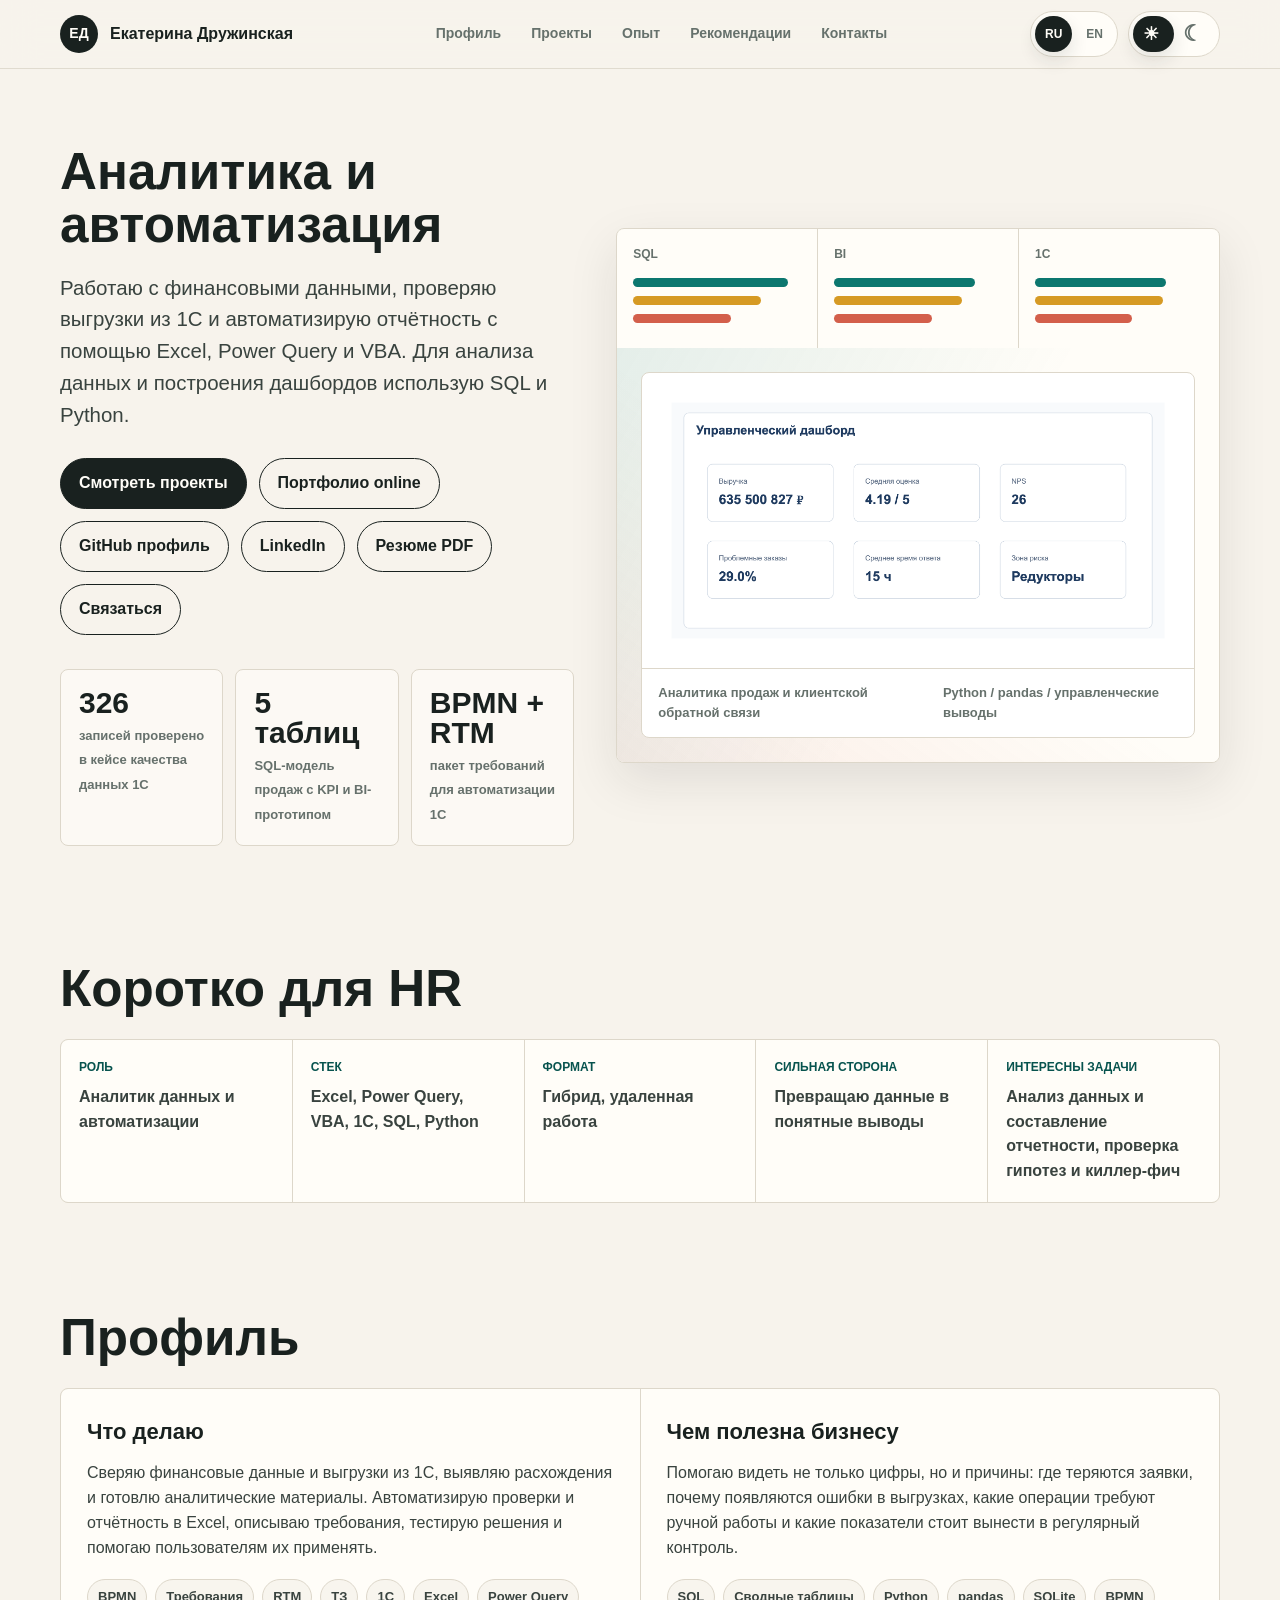
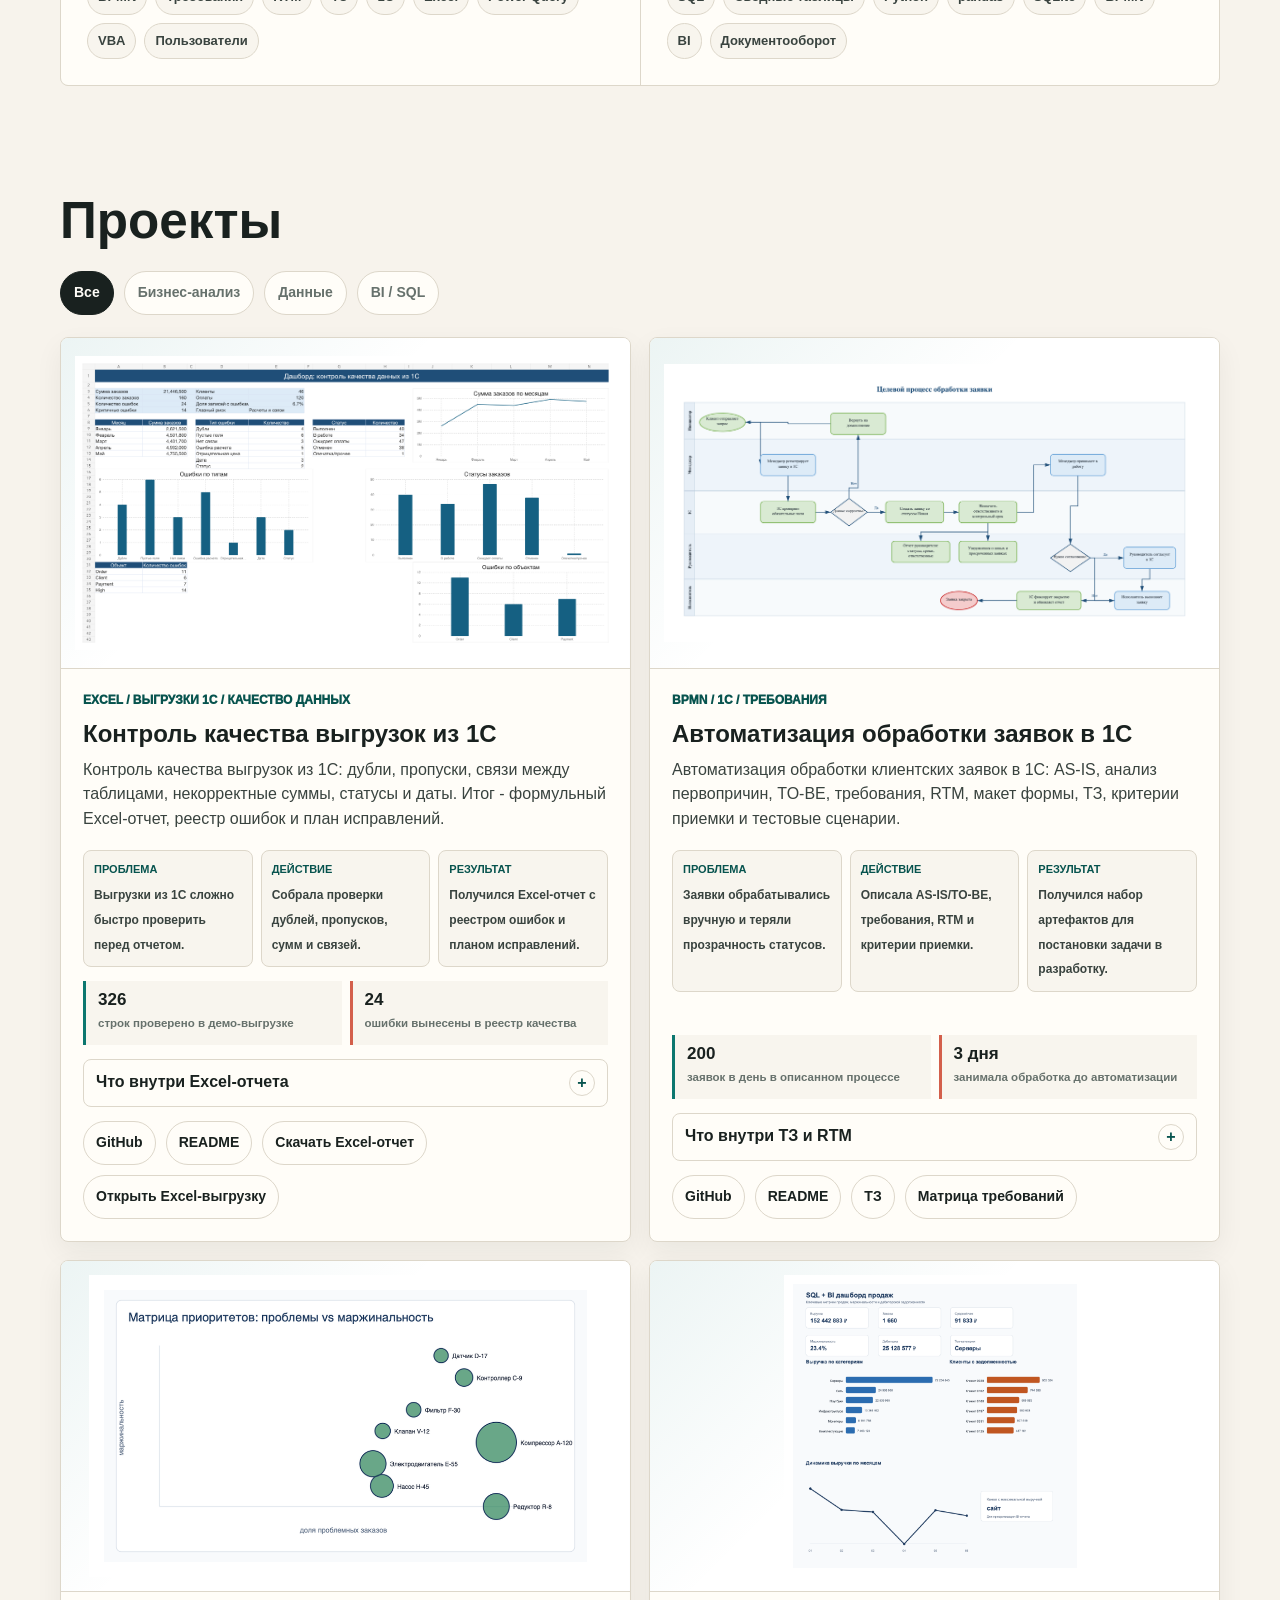
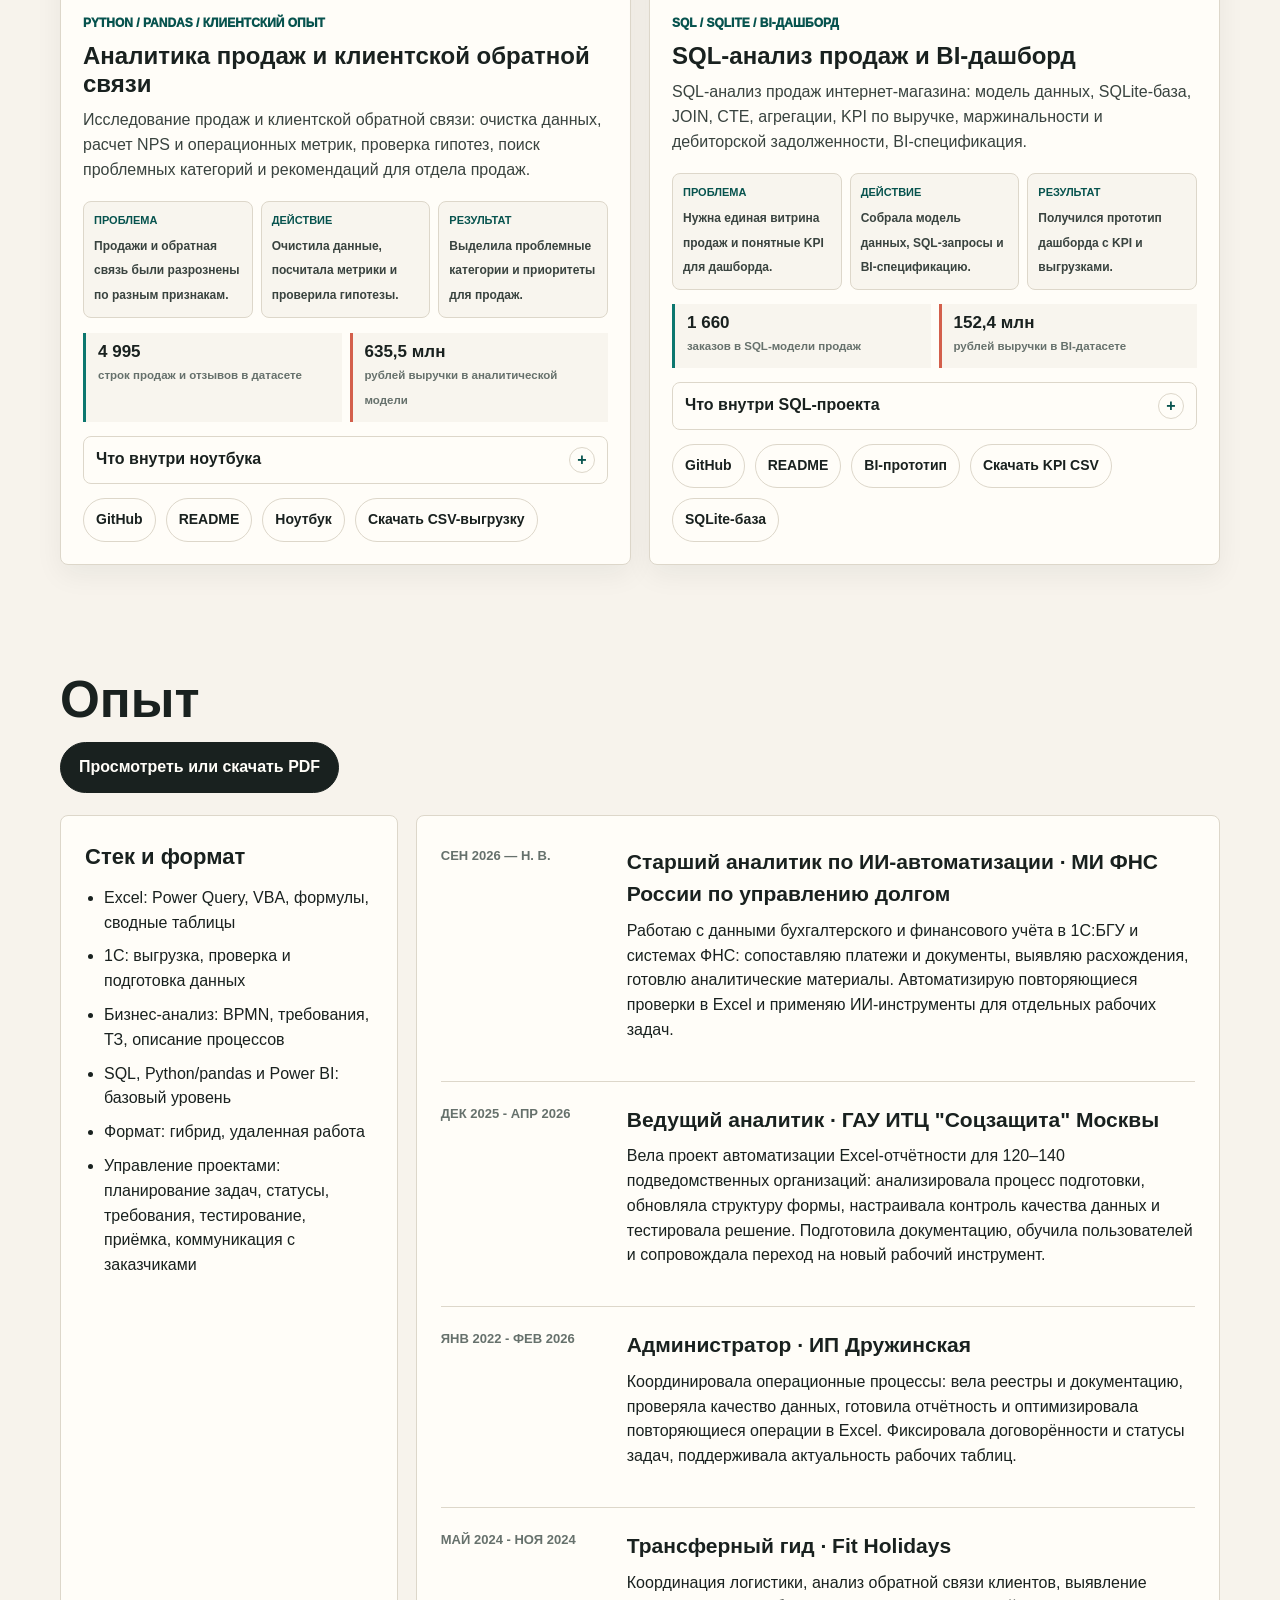
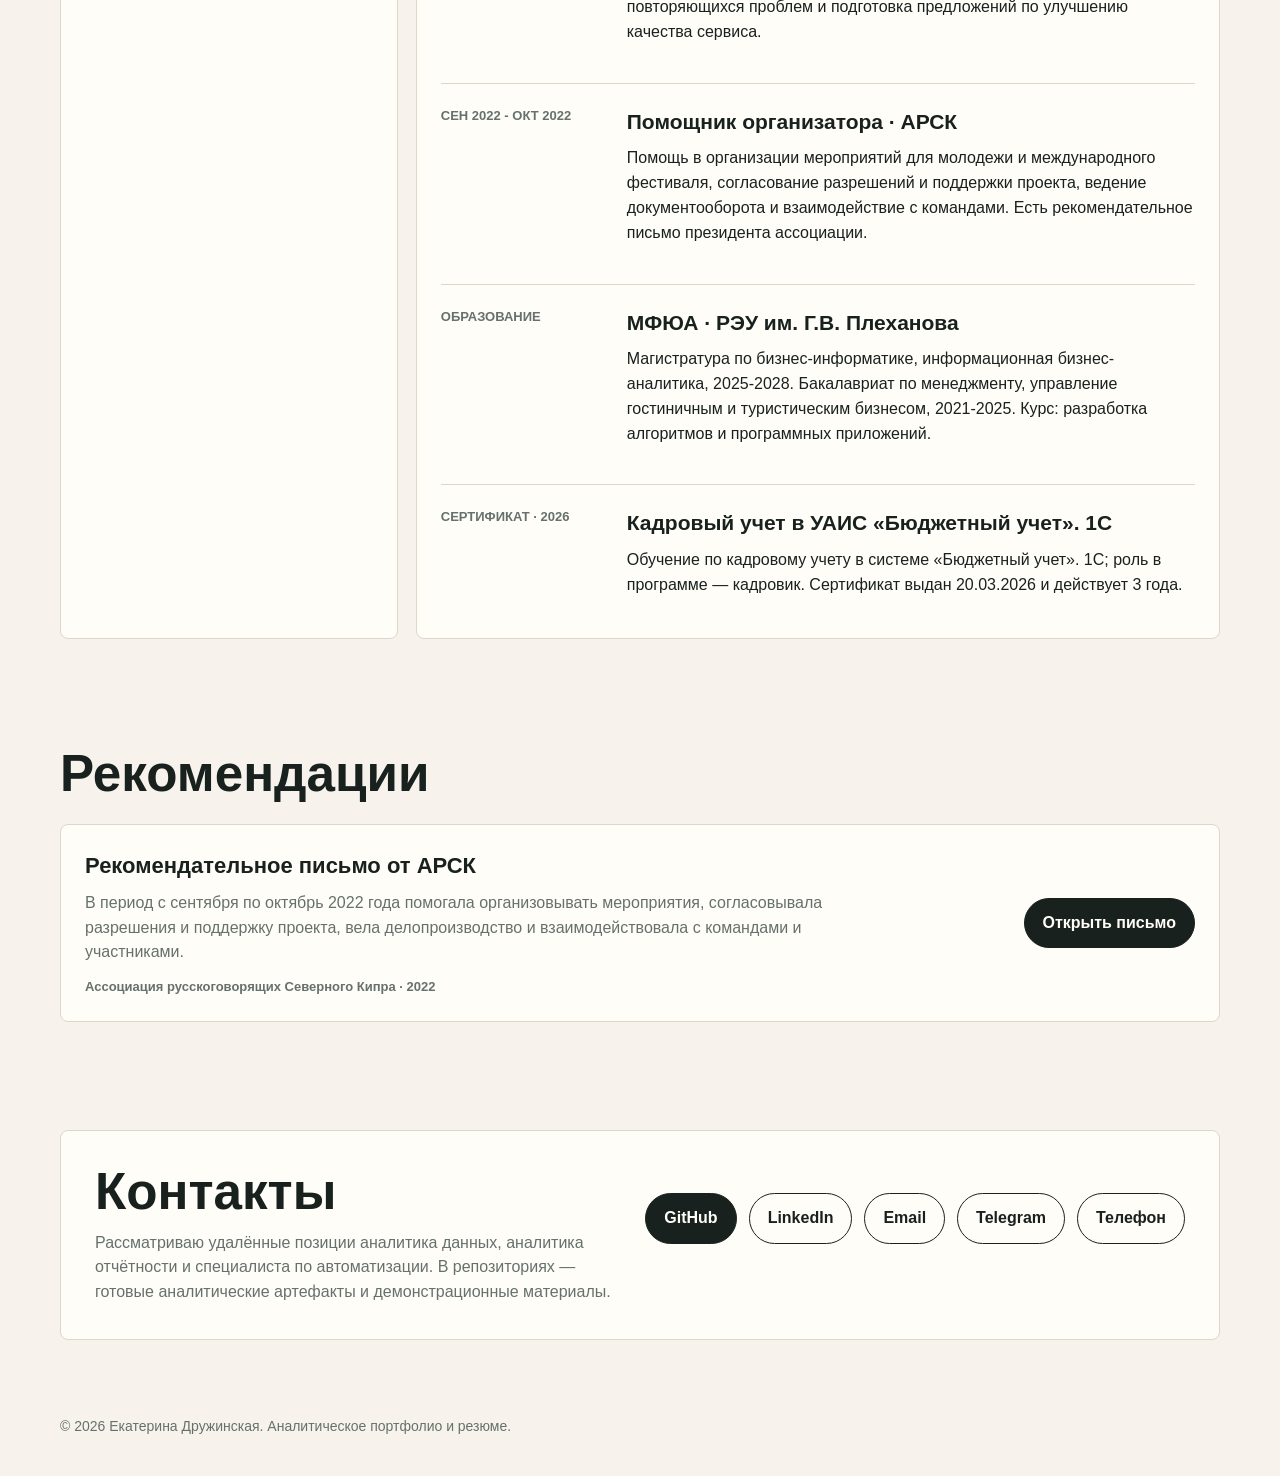
==== commit 7f6df96d: "Restore original resume website before interactive sphere and code window" ====
--- a/index.html
+++ b/index.html
@@ -1122,156 +1122,6 @@
         transform: none;
       }
     }
-  
-    /* Interactive hero: automatic sphere + vertical code typing, no controls */
-    .hero-lab {
-      position: relative;
-      min-height: 560px;
-      background:
-        radial-gradient(circle at 24% 22%, rgba(12, 119, 111, 0.16), transparent 34%),
-        radial-gradient(circle at 82% 32%, rgba(47, 95, 145, 0.12), transparent 30%),
-        var(--paper);
-    }
-    .lab-stage {
-      position: relative;
-      display: grid;
-      grid-template-columns: minmax(190px, .78fr) minmax(260px, 1.22fr);
-      gap: 20px;
-      align-items: center;
-      min-height: 292px;
-      padding: 24px 24px 12px;
-      overflow: hidden;
-    }
-    .data-orbit {
-      position: relative;
-      width: min(230px, 100%);
-      aspect-ratio: 1;
-      margin: auto;
-      border-radius: 50%;
-      transform-style: preserve-3d;
-      animation: orbit-float 6s ease-in-out infinite;
-      filter: drop-shadow(0 20px 28px rgba(12, 119, 111, .15));
-    }
-    .orbit-core {
-      position: absolute;
-      inset: 27%;
-      border-radius: 50%;
-      background:
-        radial-gradient(circle at 32% 28%, rgba(255,255,255,.9), rgba(255,255,255,.18) 24%, transparent 25%),
-        radial-gradient(circle at 38% 36%, var(--teal), var(--blue) 62%, var(--ink));
-      box-shadow: 0 0 0 1px color-mix(in srgb, var(--teal) 45%, transparent), 0 0 55px rgba(12, 119, 111, .28);
-      animation: core-pulse 3.8s ease-in-out infinite;
-    }
-    .orbit-ring {
-      position: absolute;
-      inset: 10%;
-      border: 1px solid color-mix(in srgb, var(--teal) 54%, transparent);
-      border-radius: 50%;
-      animation: ring-spin 9s linear infinite;
-    }
-    .orbit-ring-a { transform: rotateX(67deg) rotateZ(12deg); }
-    .orbit-ring-b {
-      inset: 18%;
-      border-color: color-mix(in srgb, var(--blue) 56%, transparent);
-      transform: rotateY(63deg) rotateZ(-22deg);
-      animation-duration: 7s;
-      animation-direction: reverse;
-    }
-    .orbit-ring-c {
-      inset: 5%;
-      border-style: dashed;
-      border-color: color-mix(in srgb, var(--coral) 44%, transparent);
-      transform: rotateX(32deg) rotateY(56deg);
-      animation-duration: 12s;
-    }
-    .orbit-dot {
-      position: absolute;
-      width: 9px;
-      height: 9px;
-      border-radius: 50%;
-      background: var(--teal);
-      box-shadow: 0 0 18px currentColor;
-      animation: dot-drift 4.8s ease-in-out infinite;
-    }
-    .orbit-dot-1 { top: 16%; left: 49%; }
-    .orbit-dot-2 { top: 47%; right: 9%; animation-delay: -1.2s; background: var(--blue); }
-    .orbit-dot-3 { bottom: 13%; left: 31%; animation-delay: -2.3s; background: var(--coral); }
-    .orbit-dot-4 { top: 42%; left: 8%; animation-delay: -3.1s; background: var(--amber); }
-    .lab-code {
-      min-height: 226px;
-      overflow: hidden;
-      border: 1px solid var(--line);
-      border-radius: 8px;
-      background: #111714;
-      box-shadow: 0 18px 38px rgba(0,0,0,.18);
-    }
-    .code-head {
-      display: flex;
-      align-items: center;
-      gap: 7px;
-      min-height: 38px;
-      padding: 0 12px;
-      border-bottom: 1px solid rgba(255,255,255,.08);
-      color: #8fa198;
-      font: 700 11px/1.2 ui-monospace, SFMono-Regular, Menlo, Consolas, monospace;
-    }
-    .code-head span { width: 8px; height: 8px; border-radius: 50%; background: #536059; }
-    .code-head b { margin-left: 5px; font-weight: 700; }
-    #hero-code {
-      min-height: 188px;
-      margin: 0;
-      padding: 14px 16px 18px;
-      color: #d8e7df;
-      white-space: pre-wrap;
-      overflow: hidden;
-      font: 600 11.5px/1.64 ui-monospace, SFMono-Regular, Menlo, Consolas, monospace;
-    }
-    #hero-code::after {
-      content: "";
-      display: inline-block;
-      width: 7px;
-      height: 1.05em;
-      margin-left: 3px;
-      vertical-align: -2px;
-      background: #7fd5c8;
-      animation: caret-blink .8s steps(1) infinite;
-    }
-    .lab-shot-wrap { padding-top: 10px; }
-    @keyframes ring-spin { from { rotate: 0deg; } to { rotate: 360deg; } }
-    @keyframes orbit-float {
-      0%, 100% { transform: translateY(4px) rotate(-1deg) scale(.98); }
-      50% { transform: translateY(-8px) rotate(2deg) scale(1.02); }
-    }
-    @keyframes core-pulse { 0%, 100% { transform: scale(.92); } 50% { transform: scale(1.06); } }
-    @keyframes dot-drift {
-      0%, 100% { transform: translate3d(0,0,0) scale(.9); opacity: .72; }
-      50% { transform: translate3d(5px,-8px,0) scale(1.2); opacity: 1; }
-    }
-    @keyframes caret-blink { 50% { opacity: 0; } }
-    footer .shell {
-      display: flex;
-      align-items: center;
-      justify-content: space-between;
-      gap: 18px;
-      flex-wrap: wrap;
-    }
-    .footer-telegram {
-      color: var(--teal-dark);
-      font-weight: 850;
-      text-decoration: underline;
-      text-decoration-thickness: 1px;
-      text-underline-offset: 4px;
-    }
-    @media (max-width: 720px) {
-      .lab-stage { grid-template-columns: 1fr; padding: 20px 16px 10px; }
-      .data-orbit { width: 176px; }
-      .hero-lab { min-height: 0; }
-      #hero-code { font-size: 10.5px; }
-    }
-    @media (prefers-reduced-motion: reduce) {
-      .data-orbit, .orbit-ring, .orbit-core, .orbit-dot, #hero-code::after { animation: none !important; }
-    }
-
   </style>
 </head>
 <body>
@@ -1331,24 +1181,28 @@
           </div>
         </div>
 
-        <div class="hero-visual hero-lab" aria-label="Интерактивная визуализация аналитической работы">
-          <div class="lab-stage">
-            <div class="data-orbit" aria-hidden="true">
-              <span class="orbit-ring orbit-ring-a"></span>
-              <span class="orbit-ring orbit-ring-b"></span>
-              <span class="orbit-ring orbit-ring-c"></span>
-              <span class="orbit-core"></span>
-              <span class="orbit-dot orbit-dot-1"></span>
-              <span class="orbit-dot orbit-dot-2"></span>
-              <span class="orbit-dot orbit-dot-3"></span>
-              <span class="orbit-dot orbit-dot-4"></span>
+        <div class="hero-visual" aria-label="Визуальная сводка портфолио">
+          <div class="visual-top">
+            <div class="visual-tile">
+              <b>SQL</b>
+              <span class="bar" style="width: 92%"></span>
+              <span class="bar"></span>
+              <span class="bar"></span>
             </div>
-            <div class="lab-code" aria-label="Автоматически печатающийся код">
-              <div class="code-head"><span></span><span></span><span></span><b>analytics.py</b></div>
-              <pre id="hero-code" aria-live="off"></pre>
+            <div class="visual-tile">
+              <b>BI</b>
+              <span class="bar" style="width: 84%"></span>
+              <span class="bar"></span>
+              <span class="bar"></span>
+            </div>
+            <div class="visual-tile">
+              <b data-i18n="visual1c">1С</b>
+              <span class="bar" style="width: 78%"></span>
+              <span class="bar"></span>
+              <span class="bar"></span>
             </div>
           </div>
-          <div class="visual-main lab-shot-wrap">
+          <div class="visual-main">
             <div class="dashboard-shot">
               <img src="portfolio-projects/03-sales-feedback-python-analytics/screenshots/00_executive_dashboard.png" alt="Управленческий дашборд проекта Customer Feedback & Sales Analytics">
               <div class="caption">
@@ -1760,48 +1614,10 @@
   <footer>
     <div class="shell">
       <span data-i18n="footerText">© 2026 Екатерина Дружинская. Аналитическое портфолио и резюме.</span>
-      <a class="footer-telegram" href="https://t.me/dru_zh" target="_blank" rel="noreferrer">Telegram · @dru_zh ↗</a>
     </div>
   </footer>
 
   <script>
-
-    const heroCode = document.getElementById("hero-code");
-    const heroCodeLines = [
-      "import pandas as pd",
-      "from pathlib import Path",
-      "",
-      "data = pd.read_excel(Path('1c_export.xlsx'))",
-      "data = data.drop_duplicates()",
-      "data['match'] = data['amount'].eq(data['payment'])",
-      "errors = data.loc[~data['match']]",
-      "result = errors.groupby('status').size()",
-      "",
-      "print(result)"
-    ];
-
-    async function runHeroCode() {
-      if (!heroCode) return;
-      const reduceMotion = window.matchMedia("(prefers-reduced-motion: reduce)").matches;
-      if (reduceMotion) {
-        heroCode.textContent = heroCodeLines.join("\n");
-        return;
-      }
-      while (true) {
-        heroCode.textContent = "";
-        for (let i = 0; i < heroCodeLines.length; i += 1) {
-          const line = heroCodeLines[i];
-          for (let j = 0; j <= line.length; j += 1) {
-            heroCode.textContent = heroCodeLines.slice(0, i).join("\n") + (i ? "\n" : "") + line.slice(0, j);
-            await new Promise(resolve => setTimeout(resolve, 24));
-          }
-          await new Promise(resolve => setTimeout(resolve, 125));
-        }
-        await new Promise(resolve => setTimeout(resolve, 1700));
-      }
-    }
-    runHeroCode();
-
     const translations = {
       ru: {
         resumePdfUrl: "output/pdf/druzhinskaya-ekaterina-resume.pdf?v=c8b879ca",
@@ -1814,8 +1630,8 @@
         navContact: "Контакты",
         themeSage: "Светлая",
         themeDark: "Темная",
-        heroTitle: "Екатерина Дружинская",
-        heroLead: "Аналитик AI-автоматизации. Работаю с большими объёмами данных, Excel/VBA, 1С, SQL, Python и BI-отчётностью; использую ИИ-инструменты для ускорения анализа и автоматизации повторяющихся процессов.",
+        heroTitle: "Аналитика и автоматизация",
+        heroLead: "Работаю с финансовыми данными, проверяю выгрузки из 1С и автоматизирую отчётность с помощью Excel, Power Query и VBA. Для анализа данных и построения дашбордов использую SQL и Python.",
         heroProjects: "Смотреть проекты",
         heroPortfolio: "Портфолио online",
         heroGithub: "GitHub профиль",
@@ -1968,8 +1784,8 @@
         navContact: "Contacts",
         themeSage: "Light",
         themeDark: "Dark",
-        heroTitle: "Ekaterina Druzhinskaya",
-        heroLead: "AI Automation Analyst. I work with large datasets, Excel/VBA, 1C, SQL, Python and BI reporting, using AI tools to accelerate analysis and automate repetitive workflows.",
+        heroTitle: "Analytics and Automation",
+        heroLead: "I work with financial data, validate 1C exports and automate reporting with Excel, Power Query and VBA. I use SQL and Python to analyze data and build dashboards.",
         heroProjects: "View projects",
         heroPortfolio: "Online portfolio",
         heroGithub: "GitHub profile",
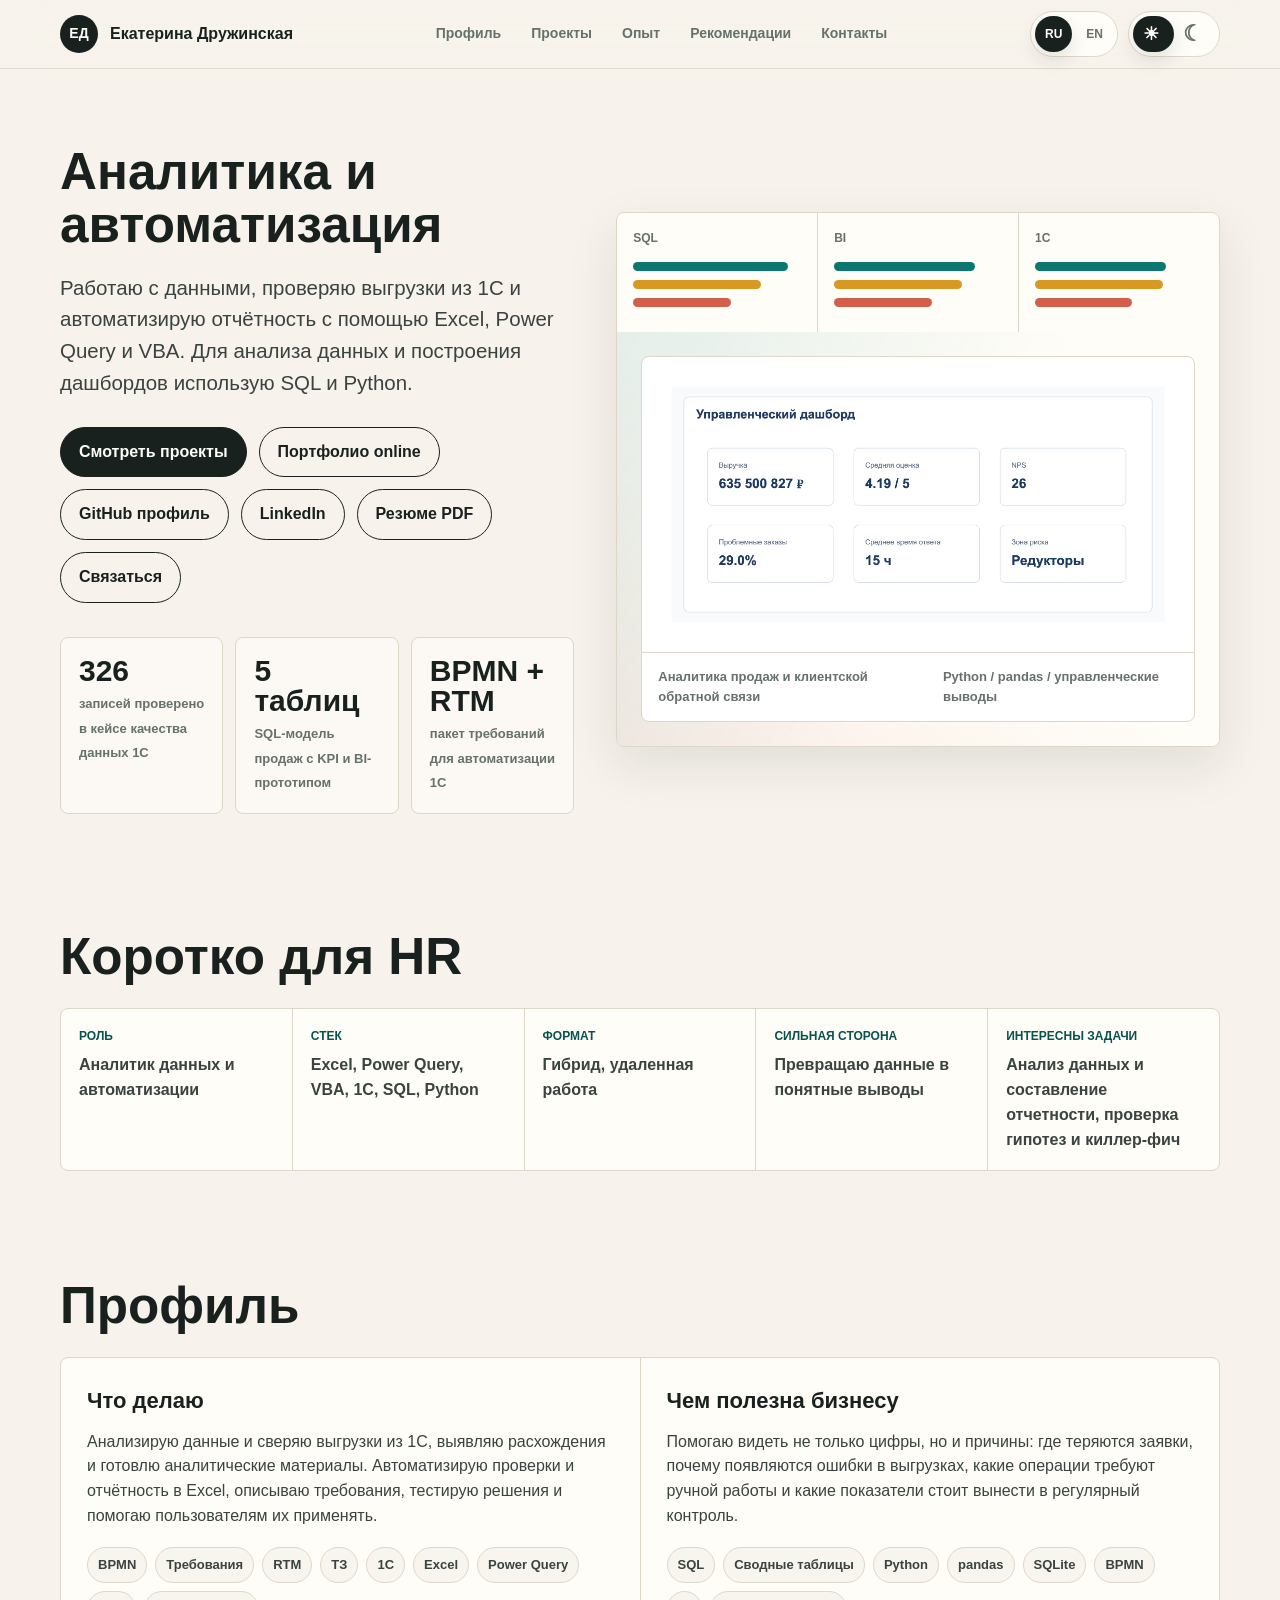
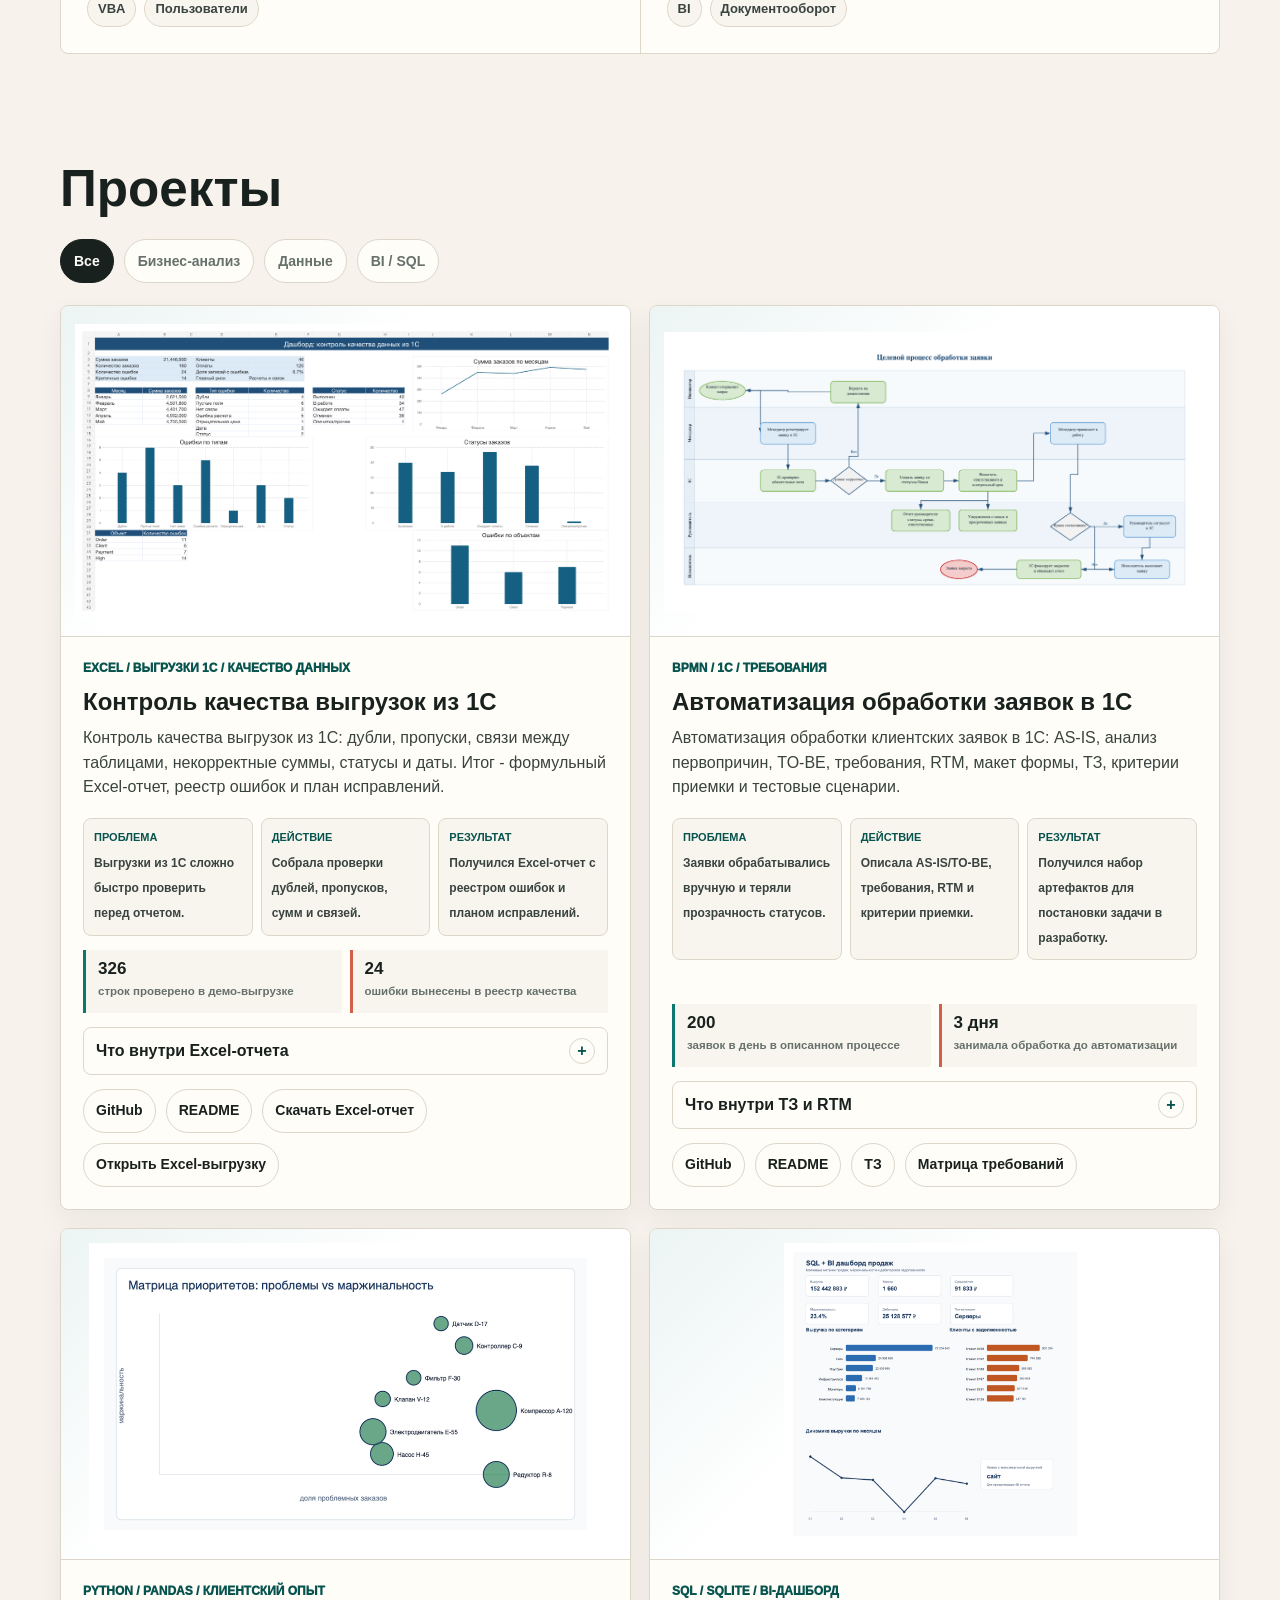
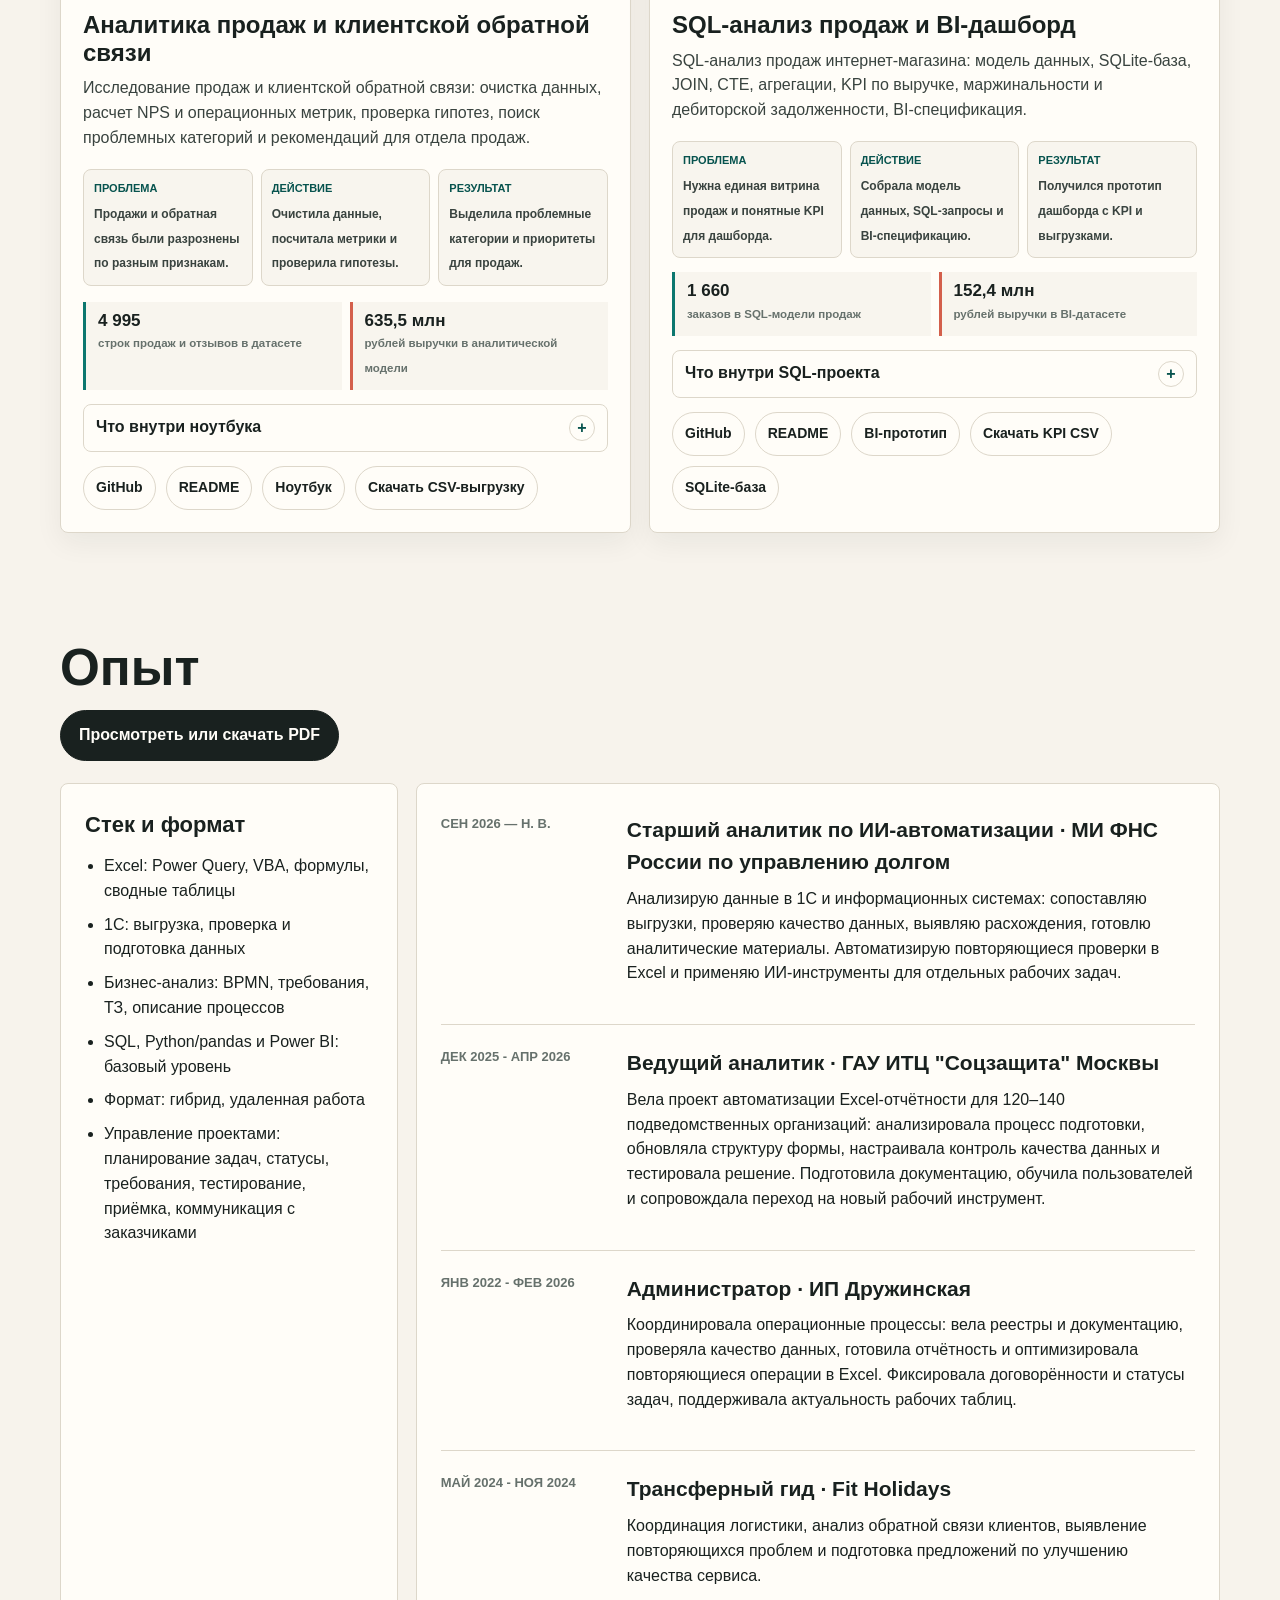
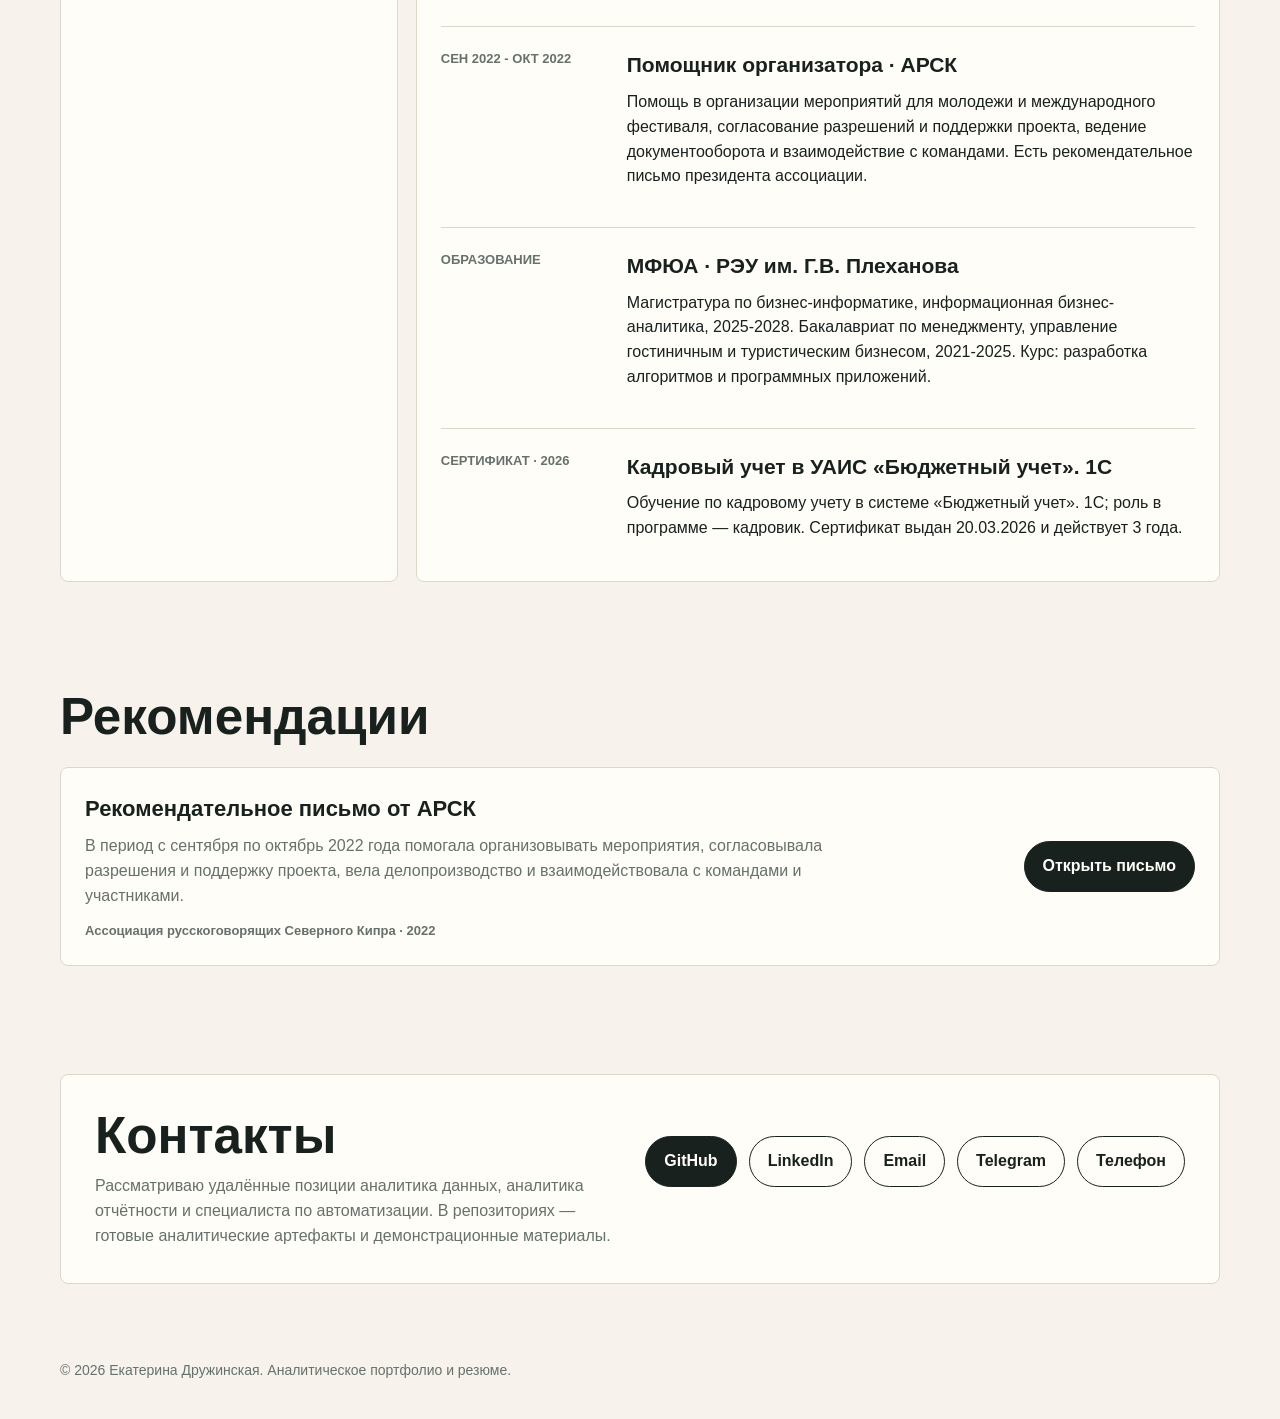
==== commit cca00fe0: "Remove financial-data specialization from website and RU/EN resumes" ====
--- a/index.html
+++ b/index.html
@@ -1156,13 +1156,13 @@
       <div class="shell hero-grid">
         <div class="hero-copy">
           <h1 data-i18n="heroTitle">Аналитика и автоматизация</h1>
-          <p class="lead" data-i18n="heroLead">Работаю с финансовыми данными, проверяю выгрузки из 1С и автоматизирую отчётность с помощью Excel, Power Query и VBA. Для анализа данных и построения дашбордов использую SQL и Python.</p>
+          <p class="lead" data-i18n="heroLead">Работаю с данными, проверяю выгрузки из 1С и автоматизирую отчётность с помощью Excel, Power Query и VBA. Для анализа данных и построения дашбордов использую SQL и Python.</p>
           <div class="actions">
             <a class="button primary" href="#projects" data-i18n="heroProjects">Смотреть проекты</a>
             <a class="button secondary" href="https://druzhinskaia.github.io/" target="_blank" rel="noreferrer" data-i18n="heroPortfolio">Портфолио online</a>
             <a class="button secondary" href="https://github.com/druzhinskaia" target="_blank" rel="noreferrer" data-i18n="heroGithub">GitHub профиль</a>
             <a class="button secondary" href="https://www.linkedin.com/in/ekaterinadruzhinskaia/" target="_blank" rel="noreferrer">LinkedIn</a>
-            <a class="button secondary" href="output/pdf/druzhinskaya-ekaterina-resume.pdf?v=c8b879ca" target="_blank" data-i18n="heroPdf">Резюме PDF</a>
+            <a class="button secondary" href="output/pdf/druzhinskaya-ekaterina-resume.pdf?v=20261003-data" target="_blank" data-i18n="heroPdf">Резюме PDF</a>
             <a class="button secondary" href="#contact" data-i18n="heroContact">Связаться</a>
           </div>
           <div class="hero-metrics" aria-label="Ключевые показатели портфолио">
@@ -1253,7 +1253,7 @@
         <div class="profile-band">
           <article class="profile-panel">
             <h3 data-i18n="profileWorkTitle">Что делаю</h3>
-            <p data-i18n="profileWorkText">Сверяю финансовые данные и выгрузки из 1С, выявляю расхождения и готовлю аналитические материалы. Автоматизирую проверки и отчётность в Excel, описываю требования, тестирую решения и помогаю пользователям их применять.</p>
+            <p data-i18n="profileWorkText">Анализирую данные и сверяю выгрузки из 1С, выявляю расхождения и готовлю аналитические материалы. Автоматизирую проверки и отчётность в Excel, описываю требования, тестирую решения и помогаю пользователям их применять.</p>
             <div class="skills" aria-label="Навыки">
               <span class="skill">BPMN</span>
               <span class="skill" data-i18n="skillRequirements">Требования</span>
@@ -1507,7 +1507,7 @@
           <h2 data-i18n="resumeTitle">Опыт</h2>
         </div>
         <div class="resume-actions">
-          <a class="button primary" href="output/pdf/druzhinskaya-ekaterina-resume.pdf?v=c8b879ca" target="_blank" data-i18n="resumePdf">Просмотреть или скачать PDF</a>
+          <a class="button primary" href="output/pdf/druzhinskaya-ekaterina-resume.pdf?v=20261003-data" target="_blank" data-i18n="resumePdf">Просмотреть или скачать PDF</a>
         </div>
         <div class="experience">
           <aside class="resume-card">
@@ -1526,7 +1526,7 @@
               <div class="timeline-date" data-i18n="expCurrentDate">Сен 2026 — н. в.</div>
               <div>
                 <h3 data-i18n="expCurrentTitle">Старший аналитик по ИИ-автоматизации · МИ ФНС России по управлению долгом</h3>
-                <p data-i18n="expCurrentText">Работаю с данными бухгалтерского и финансового учёта в 1С:БГУ и системах ФНС: сопоставляю платежи и документы, выявляю расхождения, готовлю аналитические материалы. Автоматизирую повторяющиеся проверки в Excel и применяю ИИ-инструменты для отдельных рабочих задач.</p>
+                <p data-i18n="expCurrentText">Анализирую данные в 1С и информационных системах: сопоставляю выгрузки, проверяю качество данных, выявляю расхождения, готовлю аналитические материалы. Автоматизирую повторяющиеся проверки в Excel и применяю ИИ-инструменты для отдельных рабочих задач.</p>
               </div>
             </article>
             <article class="timeline-item">
@@ -1620,7 +1620,7 @@
   <script>
     const translations = {
       ru: {
-        resumePdfUrl: "output/pdf/druzhinskaya-ekaterina-resume.pdf?v=c8b879ca",
+        resumePdfUrl: "output/pdf/druzhinskaya-ekaterina-resume.pdf?v=20261003-data",
         pageTitle: "Дружинская Екатерина / Druzhinskaya Ekaterina · resume",
         description: "Екатерина Дружинская — аналитик данных и автоматизации. Excel, Power Query, VBA, 1С, SQL, Python/pandas, контроль качества данных и аналитические проекты.",
         navProfile: "Профиль",
@@ -1631,7 +1631,7 @@
         themeSage: "Светлая",
         themeDark: "Темная",
         heroTitle: "Аналитика и автоматизация",
-        heroLead: "Работаю с финансовыми данными, проверяю выгрузки из 1С и автоматизирую отчётность с помощью Excel, Power Query и VBA. Для анализа данных и построения дашбордов использую SQL и Python.",
+        heroLead: "Работаю с данными, проверяю выгрузки из 1С и автоматизирую отчётность с помощью Excel, Power Query и VBA. Для анализа данных и построения дашбордов использую SQL и Python.",
         heroProjects: "Смотреть проекты",
         heroPortfolio: "Портфолио online",
         heroGithub: "GitHub профиль",
@@ -1658,7 +1658,7 @@
         hrTargetText: "Анализ данных и составление отчетности, проверка гипотез и киллер-фич",
         profileTitle: "Профиль",
         profileWorkTitle: "Что делаю",
-        profileWorkText: "Сверяю финансовые данные и выгрузки из 1С, выявляю расхождения и готовлю аналитические материалы. Автоматизирую проверки и отчётность в Excel, описываю требования, тестирую решения и помогаю пользователям их применять.",
+        profileWorkText: "Анализирую данные и сверяю выгрузки из 1С, выявляю расхождения и готовлю аналитические материалы. Автоматизирую проверки и отчётность в Excel, описываю требования, тестирую решения и помогаю пользователям их применять.",
         skillRequirements: "Требования",
         skillUsers: "Пользователи",
         profileValueTitle: "Чем полезна бизнесу",
@@ -1749,7 +1749,7 @@
         stack6: "Управление проектами: планирование задач, статусы, требования, тестирование, приёмка, коммуникация с заказчиками",
         expCurrentDate: "Сен 2026 — н. в.",
         expCurrentTitle: "Старший аналитик по ИИ-автоматизации · МИ ФНС России по управлению долгом",
-        expCurrentText: "Работаю с данными бухгалтерского и финансового учёта в 1С:БГУ и системах ФНС: сопоставляю платежи и документы, выявляю расхождения, готовлю аналитические материалы. Автоматизирую повторяющиеся проверки в Excel и применяю ИИ-инструменты для отдельных рабочих задач.",
+        expCurrentText: "Анализирую данные в 1С и информационных системах: сопоставляю выгрузки, проверяю качество данных, выявляю расхождения, готовлю аналитические материалы. Автоматизирую повторяющиеся проверки в Excel и применяю ИИ-инструменты для отдельных рабочих задач.",
         exp1Date: "Дек 2025 - апр 2026",
         exp1Title: "Ведущий аналитик · ГАУ ИТЦ \"Соцзащита\" Москвы",
         exp1Text: "Вела проект автоматизации Excel-отчётности для 120–140 подведомственных организаций: анализировала процесс подготовки, обновляла структуру формы, настраивала контроль качества данных и тестировала решение. Подготовила документацию, обучила пользователей и сопровождала переход на новый рабочий инструмент.",
@@ -1774,7 +1774,7 @@
         footerText: "© 2026 Екатерина Дружинская. Аналитическое портфолио и резюме."
       },
       en: {
-        resumePdfUrl: "output/pdf/druzhinskaya-ekaterina-resume-en.pdf?v=120bf400",
+        resumePdfUrl: "output/pdf/druzhinskaya-ekaterina-resume-en.pdf?v=20261003-data",
         pageTitle: "Druzhinskaya Ekaterina / Екатерина Дружинская · resume",
         description: "Ekaterina Druzhinskaya — data and automation analyst. Excel, Power Query, VBA, 1C, SQL, Python/pandas, data quality and analytics projects.",
         navProfile: "Profile",
@@ -1785,7 +1785,7 @@
         themeSage: "Light",
         themeDark: "Dark",
         heroTitle: "Analytics and Automation",
-        heroLead: "I work with financial data, validate 1C exports and automate reporting with Excel, Power Query and VBA. I use SQL and Python to analyze data and build dashboards.",
+        heroLead: "I work with data, validate 1C exports and automate reporting with Excel, Power Query and VBA. I use SQL and Python to analyze data and build dashboards.",
         heroProjects: "View projects",
         heroPortfolio: "Online portfolio",
         heroGithub: "GitHub profile",
@@ -1812,7 +1812,7 @@
         hrTargetText: "Data analysis and reporting, testing hypotheses and killer features",
         profileTitle: "Profile",
         profileWorkTitle: "What I do",
-        profileWorkText: "I reconcile financial data and 1C exports, identify discrepancies and prepare analytical materials. I automate Excel checks and reporting, document requirements, test solutions and help users adopt them.",
+        profileWorkText: "I analyse data and reconcile 1C exports, identify discrepancies and prepare analytical materials. I automate Excel checks and reporting, document requirements, test solutions and help users adopt them.",
         skillRequirements: "Requirements",
         skillUsers: "Users",
         profileValueTitle: "Business value",
@@ -1903,7 +1903,7 @@
         stack6: "Project management: task planning, status tracking, requirements, testing, acceptance and stakeholder communication",
         expCurrentDate: "Sep 2026 - present",
         expCurrentTitle: "Senior AI Automation Analyst · Federal Tax Service Interregional Debt Office",
-        expCurrentText: "Work with accounting and financial data in 1C:BGU and tax service systems: reconcile payments and documents, identify discrepancies and prepare analytical materials. Automate recurring Excel checks and use AI tools for selected work tasks.",
+        expCurrentText: "Analyse data in 1C and information systems: reconcile exports and check data quality, identify discrepancies and prepare analytical materials. Automate recurring Excel checks and use AI tools for selected work tasks.",
         exp1Date: "Dec 2025 - Apr 2026",
         exp1Title: "Lead Analyst · Moscow Social Protection IT Center",
         exp1Text: "Official job title: Lead Analyst; the role did not include team management. Core scope: reporting automation, data quality control and work with 1C exports.",
@@ -2029,3 +2029,4 @@
   </script>
 </body>
 </html>
+
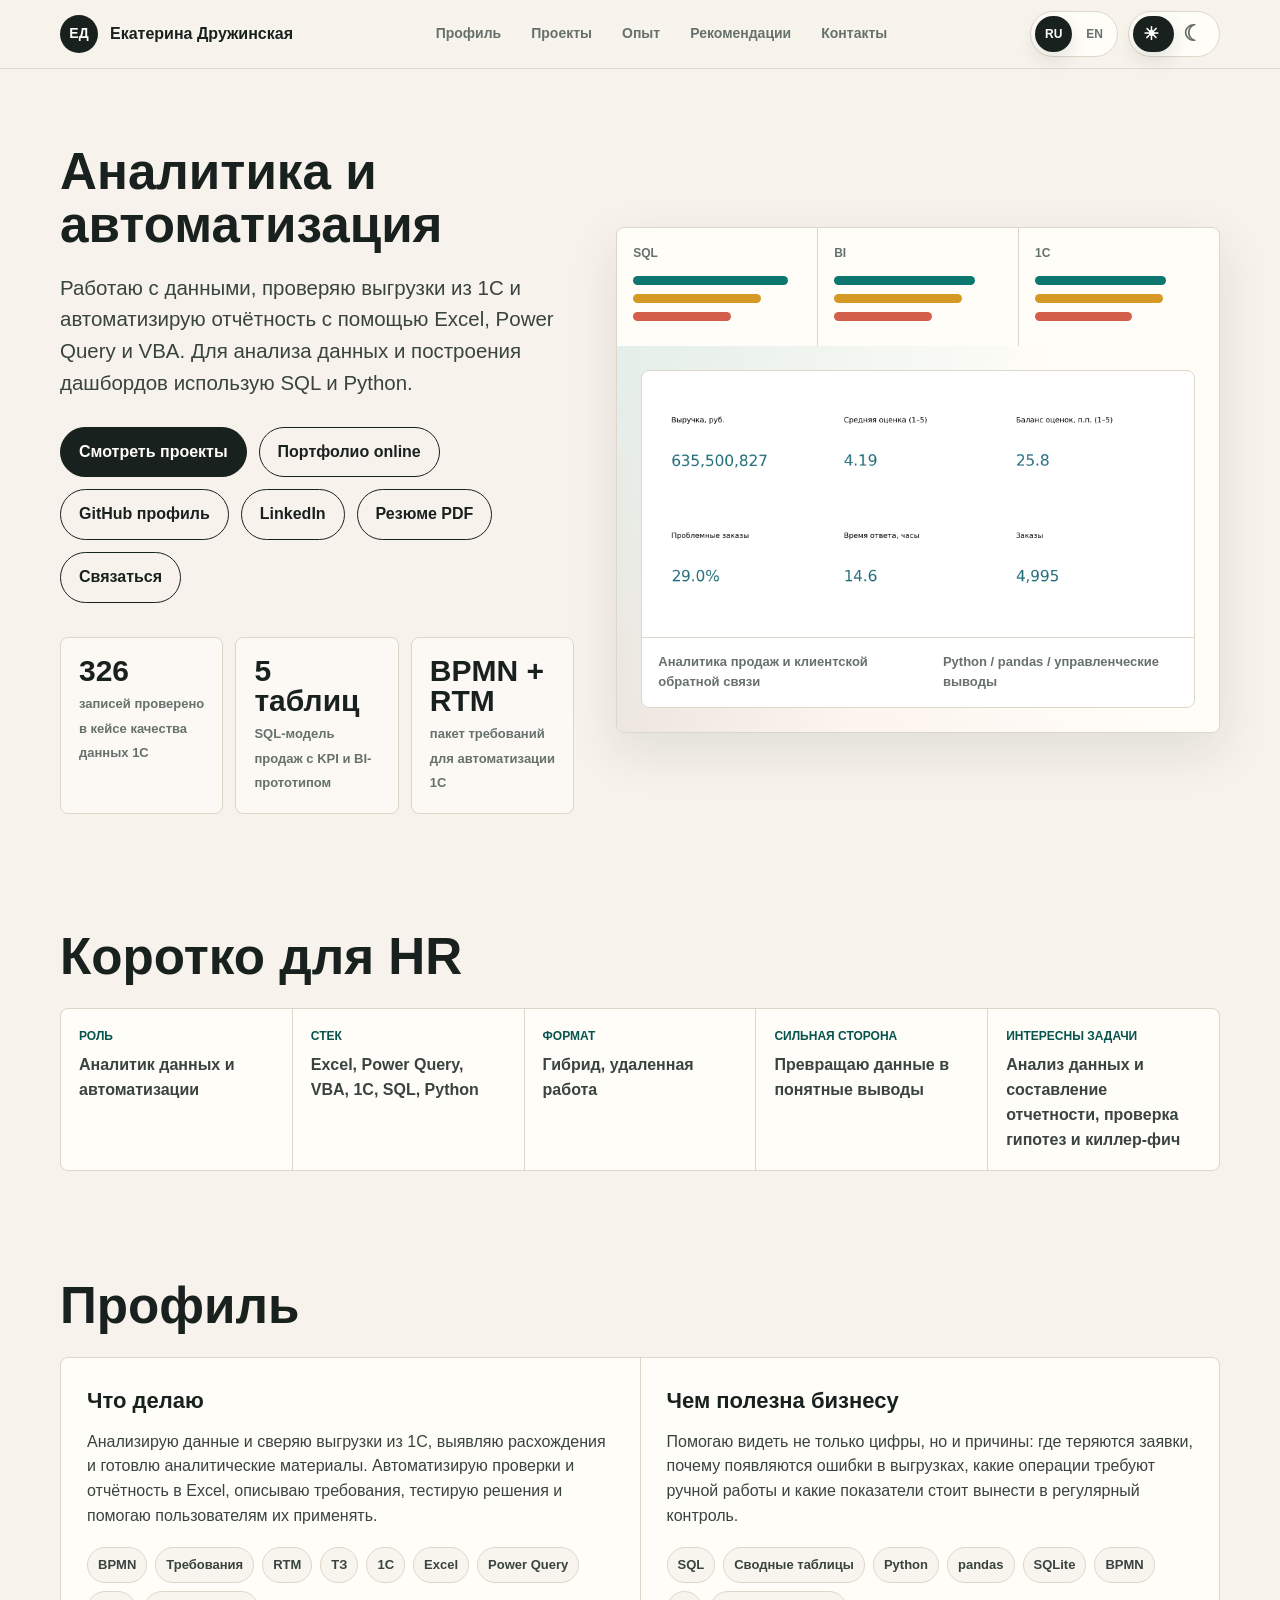
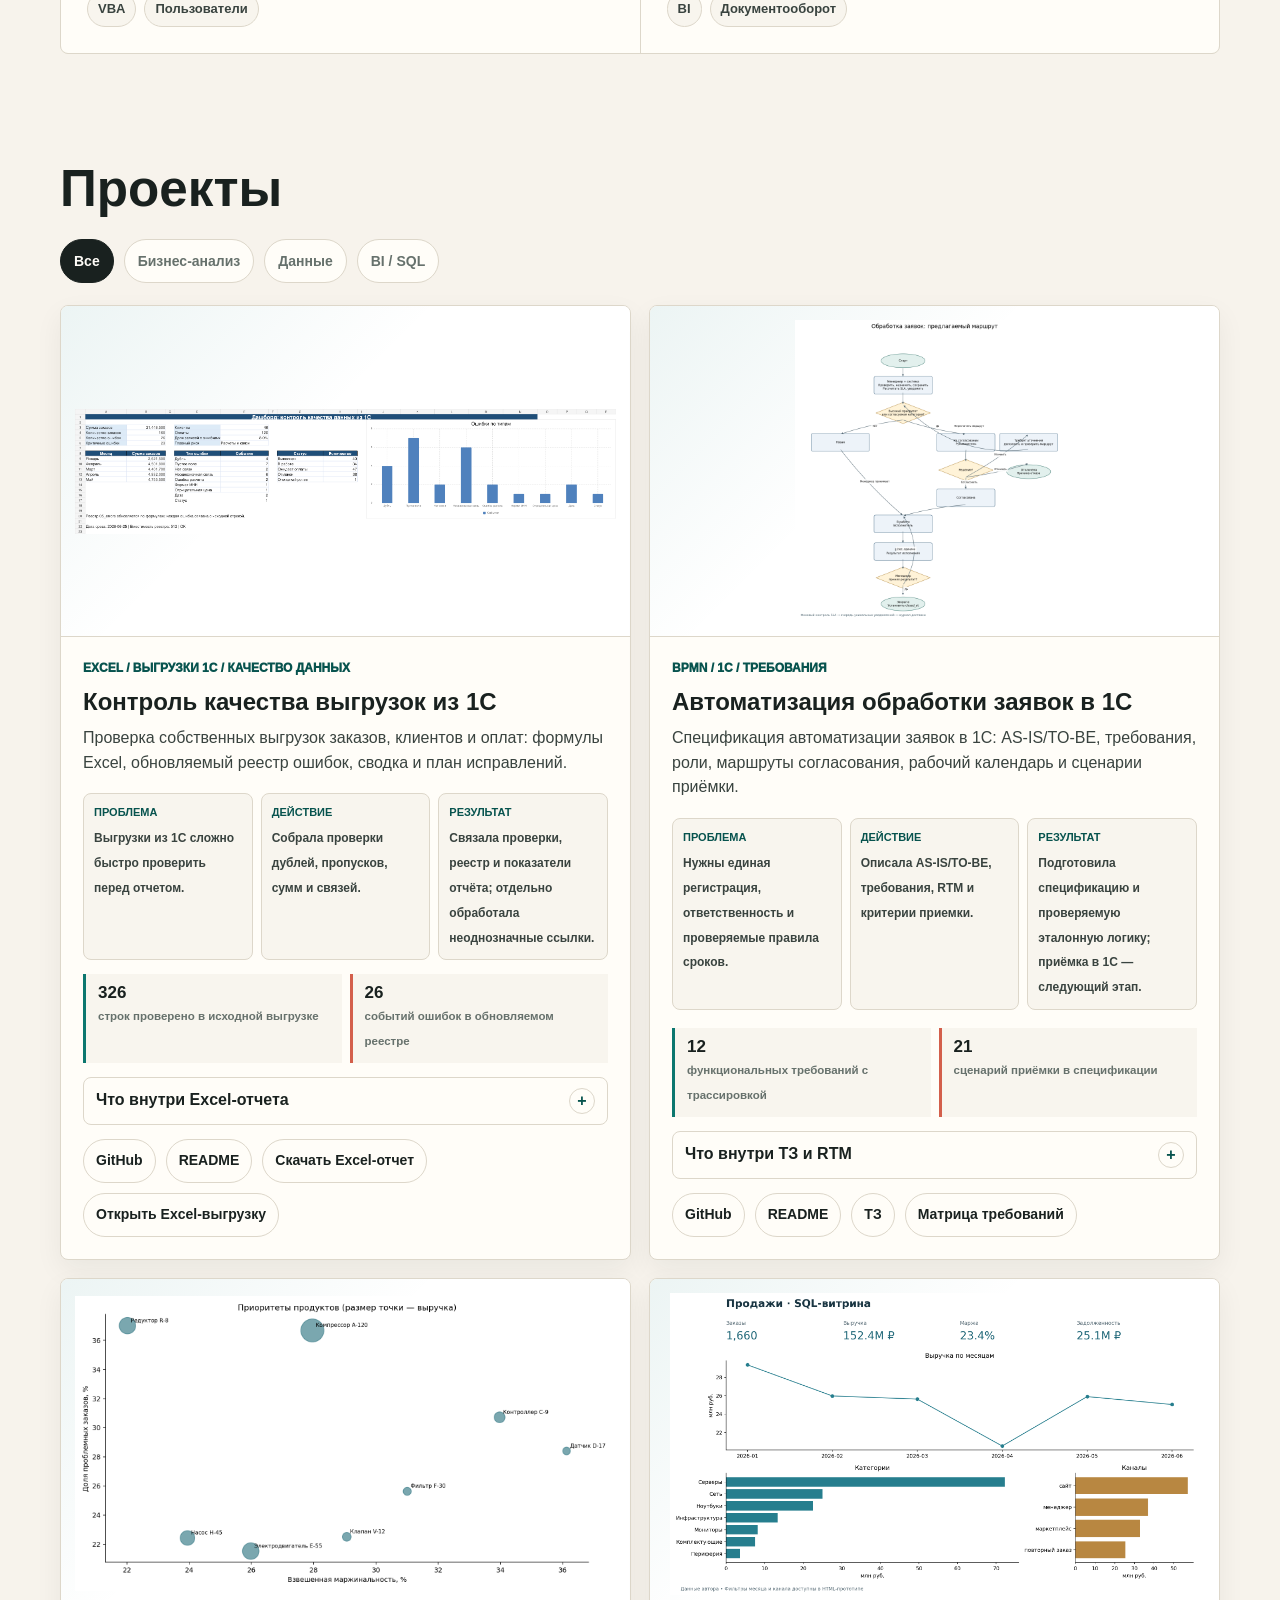
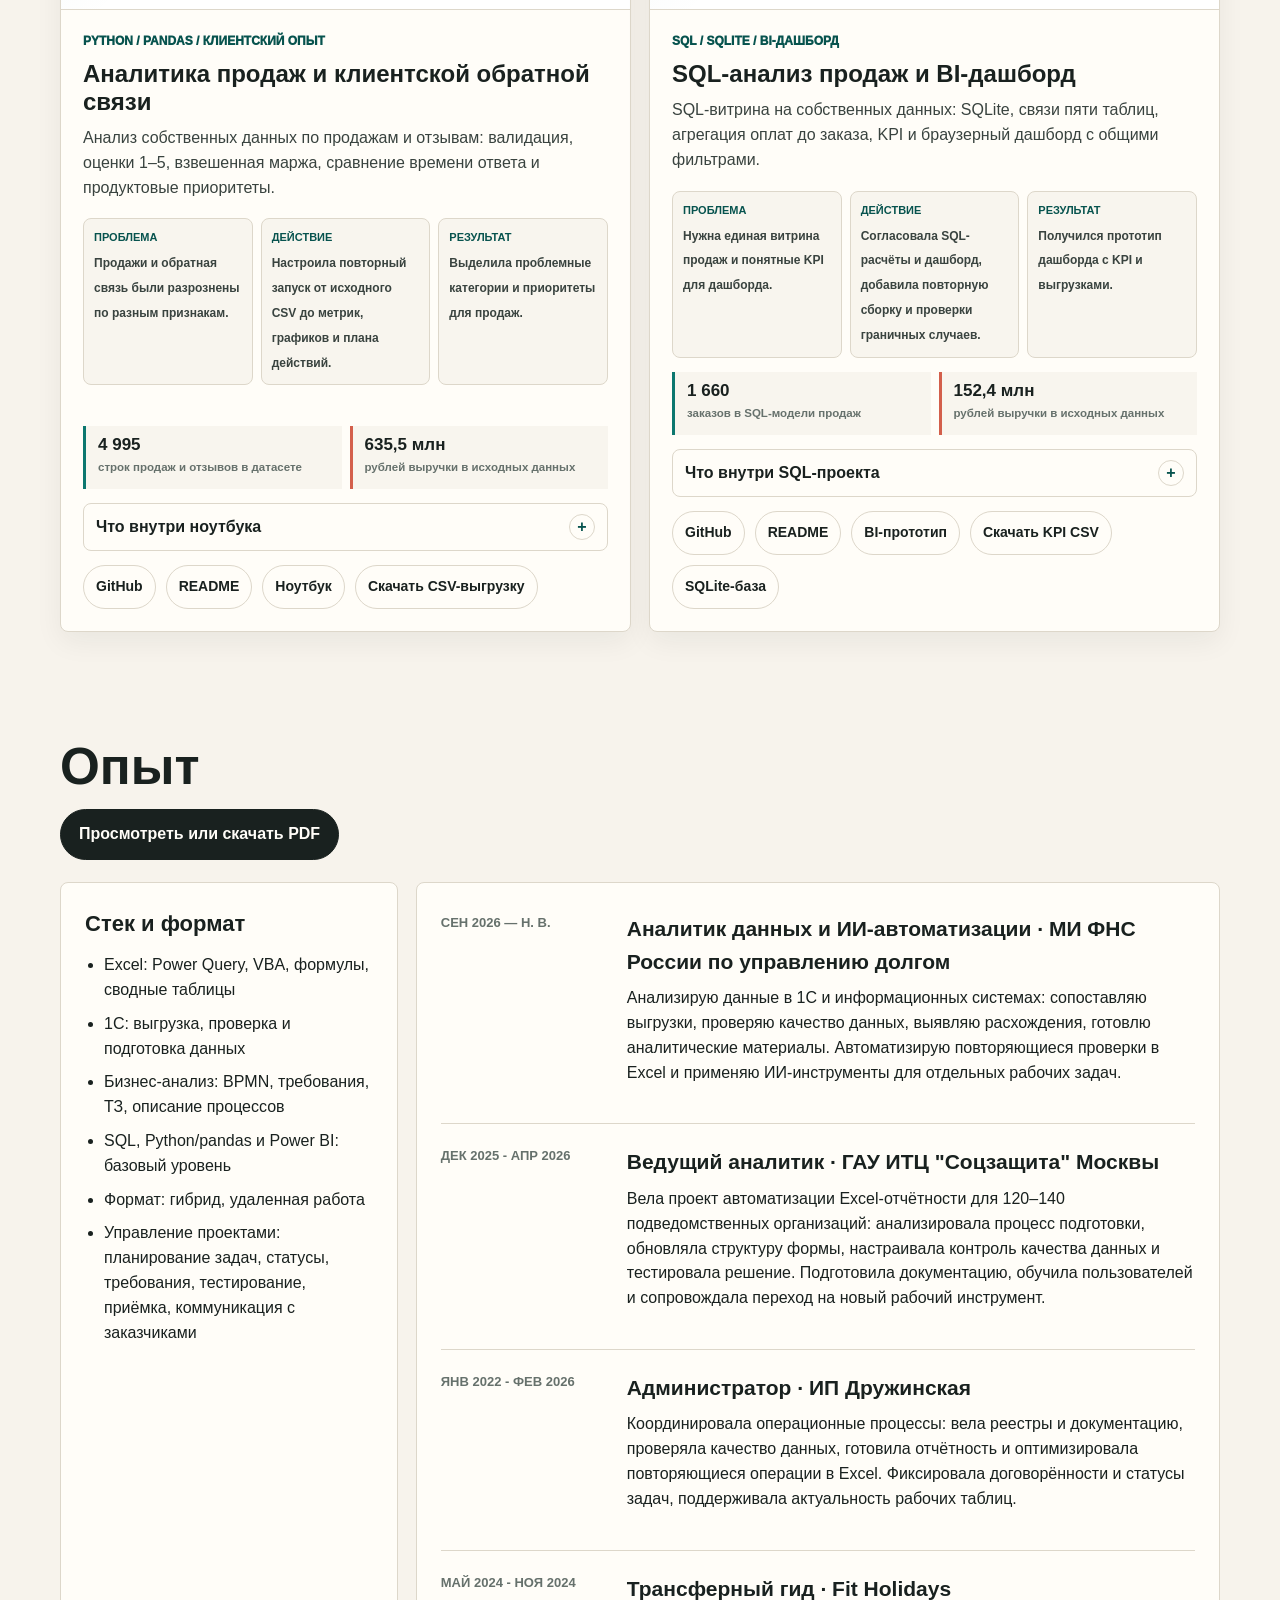
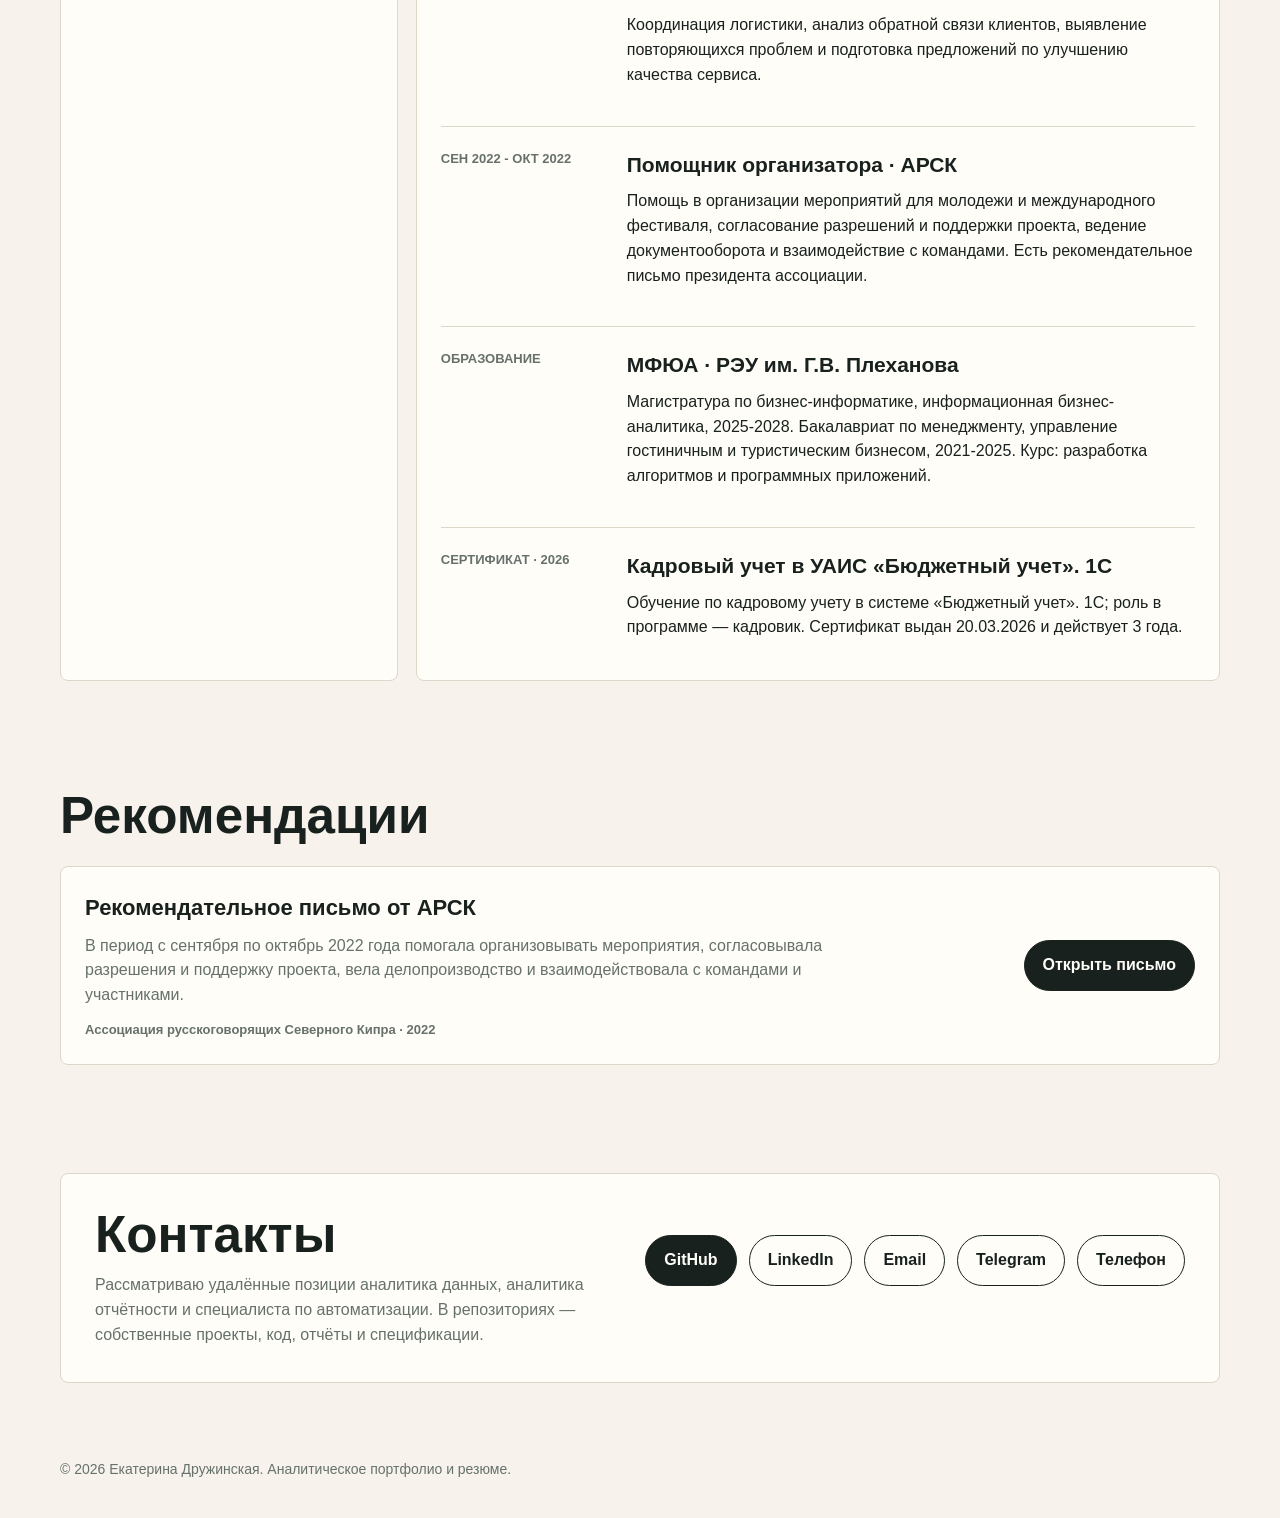
==== commit b2ce080b: "Complete audit fixes and synchronize bilingual portfolio materials" ====
--- a/index.html
+++ b/index.html
@@ -1162,7 +1162,7 @@
             <a class="button secondary" href="https://druzhinskaia.github.io/" target="_blank" rel="noreferrer" data-i18n="heroPortfolio">Портфолио online</a>
             <a class="button secondary" href="https://github.com/druzhinskaia" target="_blank" rel="noreferrer" data-i18n="heroGithub">GitHub профиль</a>
             <a class="button secondary" href="https://www.linkedin.com/in/ekaterinadruzhinskaia/" target="_blank" rel="noreferrer">LinkedIn</a>
-            <a class="button secondary" href="output/pdf/druzhinskaya-ekaterina-resume.pdf?v=20261003-data" target="_blank" data-i18n="heroPdf">Резюме PDF</a>
+            <a class="button secondary" href="output/pdf/druzhinskaya-ekaterina-resume.pdf?v=20261007-audit" target="_blank" data-i18n="heroPdf">Резюме PDF</a>
             <a class="button secondary" href="#contact" data-i18n="heroContact">Связаться</a>
           </div>
           <div class="hero-metrics" aria-label="Ключевые показатели портфолио">
@@ -1299,12 +1299,12 @@
         <div class="projects">
           <article class="project" data-tags="data business">
             <div class="project-media">
-              <img src="portfolio-projects/01-data-quality-excel-reporting/screenshots/05_dashboard.png" alt="Excel-дашборд контроля качества данных">
+              <img src="portfolio-projects/01-data-quality-excel-reporting/screenshots/05_dashboard.png" data-image-ru="portfolio-projects/01-data-quality-excel-reporting/screenshots/05_dashboard.png" data-image-en="portfolio-projects/01-data-quality-excel-reporting/screenshots/05_dashboard.en.png" alt="Excel-дашборд контроля качества данных">
             </div>
             <div class="project-body">
               <div class="project-kicker" data-i18n="project1Kicker">Excel / выгрузки 1С / качество данных</div>
               <h3 data-i18n="project1Title">Контроль качества выгрузок из 1С</h3>
-              <p data-i18n="project1Text">Контроль качества выгрузок из 1С: дубли, пропуски, связи между таблицами, некорректные суммы, статусы и даты. Итог - формульный Excel-отчет, реестр ошибок и план исправлений.</p>
+              <p data-i18n="project1Text">Проверка собственных выгрузок заказов, клиентов и оплат: формулы Excel, обновляемый реестр ошибок, сводка и план исправлений.</p>
               <div class="case-flow">
                 <div class="case-step">
                   <b data-i18n="caseProblem">Проблема</b>
@@ -1316,17 +1316,17 @@
                 </div>
                 <div class="case-step">
                   <b data-i18n="caseResult">Результат</b>
-                  <span data-i18n="project1Result">Получился Excel-отчет с реестром ошибок и планом исправлений.</span>
+                  <span data-i18n="project1Result">Связала проверки, реестр и показатели отчёта; отдельно обработала неоднозначные ссылки.</span>
                 </div>
               </div>
               <div class="project-stats">
                 <div class="project-stat">
                   <b>326</b>
-                  <span data-i18n="project1Stat1">строк проверено в демо-выгрузке</span>
+                  <span data-i18n="project1Stat1">строк проверено в исходной выгрузке</span>
                 </div>
                 <div class="project-stat">
-                  <b>24</b>
-                  <span data-i18n="project1Stat2">ошибки вынесены в реестр качества</span>
+                  <b>26</b>
+                  <span data-i18n="project1Stat2">событий ошибок в обновляемом реестре</span>
                 </div>
               </div>
               <details class="file-preview">
@@ -1349,16 +1349,16 @@
 
           <article class="project" data-tags="business">
             <div class="project-media">
-              <img src="portfolio-projects/02-bpmn-1c-requirements/03-bpmn/to-be.png" alt="TO-BE BPMN процесс обработки заявок">
+              <img src="portfolio-projects/02-bpmn-1c-requirements/03-bpmn/to-be.png" data-image-ru="portfolio-projects/02-bpmn-1c-requirements/03-bpmn/to-be.png" data-image-en="portfolio-projects/02-bpmn-1c-requirements/03-bpmn/to-be.en.png" alt="TO-BE BPMN процесс обработки заявок">
             </div>
             <div class="project-body">
               <div class="project-kicker" data-i18n="project2Kicker">BPMN / 1С / требования</div>
               <h3 data-i18n="project2Title">Автоматизация обработки заявок в 1С</h3>
-              <p data-i18n="project2Text">Автоматизация обработки клиентских заявок в 1С: AS-IS, анализ первопричин, TO-BE, требования, RTM, макет формы, ТЗ, критерии приемки и тестовые сценарии.</p>
+              <p data-i18n="project2Text">Спецификация автоматизации заявок в 1С: AS-IS/TO-BE, требования, роли, маршруты согласования, рабочий календарь и сценарии приёмки.</p>
               <div class="case-flow">
                 <div class="case-step">
                   <b data-i18n="caseProblem">Проблема</b>
-                  <span data-i18n="project2Problem">Заявки обрабатывались вручную и теряли прозрачность статусов.</span>
+                  <span data-i18n="project2Problem">Нужны единая регистрация, ответственность и проверяемые правила сроков.</span>
                 </div>
                 <div class="case-step">
                   <b data-i18n="caseAction">Действие</b>
@@ -1366,17 +1366,17 @@
                 </div>
                 <div class="case-step">
                   <b data-i18n="caseResult">Результат</b>
-                  <span data-i18n="project2Result">Получился набор артефактов для постановки задачи в разработку.</span>
+                  <span data-i18n="project2Result">Подготовила спецификацию и проверяемую эталонную логику; приёмка в 1С — следующий этап.</span>
                 </div>
               </div>
               <div class="project-stats">
                 <div class="project-stat">
-                  <b>200</b>
-                  <span data-i18n="project2Stat1">заявок в день в описанном процессе</span>
+                  <b>12</b>
+                  <span data-i18n="project2Stat1">функциональных требований с трассировкой</span>
                 </div>
                 <div class="project-stat">
-                  <b>3 дня</b>
-                  <span data-i18n="project2Stat2">занимала обработка до автоматизации</span>
+                  <b>21</b>
+                  <span data-i18n="project2Stat2">сценарий приёмки в спецификации</span>
                 </div>
               </div>
               <details class="file-preview">
@@ -1399,12 +1399,12 @@
 
           <article class="project" data-tags="data bi">
             <div class="project-media">
-              <img src="portfolio-projects/03-sales-feedback-python-analytics/screenshots/04_priority_matrix.png" alt="Матрица приоритетов по продуктам и обратной связи">
+              <img src="portfolio-projects/03-sales-feedback-python-analytics/screenshots/04_priority_matrix.png" data-image-ru="portfolio-projects/03-sales-feedback-python-analytics/screenshots/04_priority_matrix.png" data-image-en="portfolio-projects/03-sales-feedback-python-analytics/screenshots/04_priority_matrix.en.png" alt="Матрица приоритетов по продуктам и обратной связи">
             </div>
             <div class="project-body">
               <div class="project-kicker" data-i18n="project3Kicker">Python / pandas / клиентский опыт</div>
               <h3 data-i18n="project3Title">Аналитика продаж и клиентской обратной связи</h3>
-              <p data-i18n="project3Text">Исследование продаж и клиентской обратной связи: очистка данных, расчет NPS и операционных метрик, проверка гипотез, поиск проблемных категорий и рекомендаций для отдела продаж.</p>
+              <p data-i18n="project3Text">Анализ собственных данных по продажам и отзывам: валидация, оценки 1–5, взвешенная маржа, сравнение времени ответа и продуктовые приоритеты.</p>
               <div class="case-flow">
                 <div class="case-step">
                   <b data-i18n="caseProblem">Проблема</b>
@@ -1412,7 +1412,7 @@
                 </div>
                 <div class="case-step">
                   <b data-i18n="caseAction">Действие</b>
-                  <span data-i18n="project3Action">Очистила данные, посчитала метрики и проверила гипотезы.</span>
+                  <span data-i18n="project3Action">Настроила повторный запуск от исходного CSV до метрик, графиков и плана действий.</span>
                 </div>
                 <div class="case-step">
                   <b data-i18n="caseResult">Результат</b>
@@ -1425,15 +1425,15 @@
                   <span data-i18n="project3Stat1">строк продаж и отзывов в датасете</span>
                 </div>
                 <div class="project-stat">
-                  <b>635,5 млн</b>
-                  <span data-i18n="project3Stat2">рублей выручки в аналитической модели</span>
+                  <b data-i18n="project3RevenueValue">635,5 млн</b>
+                  <span data-i18n="project3Stat2">рублей выручки в исходных данных</span>
                 </div>
               </div>
               <details class="file-preview">
                 <summary data-i18n="project3PreviewTitle">Что внутри ноутбука</summary>
                 <ul>
                   <li data-i18n="project3Preview1">Очистка и подготовка таблицы</li>
-                  <li data-i18n="project3Preview2">NPS, рейтинг и операционные метрики</li>
+                  <li data-i18n="project3Preview2">Оценки 1–5, баланс оценок и операционные метрики</li>
                   <li data-i18n="project3Preview3">Графики по продуктам и месяцам</li>
                   <li data-i18n="project3Preview4">Матрица приоритетов и рекомендации</li>
                 </ul>
@@ -1449,12 +1449,12 @@
 
           <article class="project" data-tags="bi data">
             <div class="project-media">
-              <img src="portfolio-projects/04-sql-bi-dashboard/screenshots/dashboard.png" alt="SQL и BI дашборд продаж">
+              <img src="portfolio-projects/04-sql-bi-dashboard/screenshots/dashboard.png" data-image-ru="portfolio-projects/04-sql-bi-dashboard/screenshots/dashboard.png" data-image-en="portfolio-projects/04-sql-bi-dashboard/screenshots/dashboard.en.png" alt="SQL и BI дашборд продаж">
             </div>
             <div class="project-body">
               <div class="project-kicker" data-i18n="project4Kicker">SQL / SQLite / BI-дашборд</div>
               <h3 data-i18n="project4Title">SQL-анализ продаж и BI-дашборд</h3>
-              <p data-i18n="project4Text">SQL-анализ продаж интернет-магазина: модель данных, SQLite-база, JOIN, CTE, агрегации, KPI по выручке, маржинальности и дебиторской задолженности, BI-спецификация.</p>
+              <p data-i18n="project4Text">SQL-витрина на собственных данных: SQLite, связи пяти таблиц, агрегация оплат до заказа, KPI и браузерный дашборд с общими фильтрами.</p>
               <div class="case-flow">
                 <div class="case-step">
                   <b data-i18n="caseProblem">Проблема</b>
@@ -1462,7 +1462,7 @@
                 </div>
                 <div class="case-step">
                   <b data-i18n="caseAction">Действие</b>
-                  <span data-i18n="project4Action">Собрала модель данных, SQL-запросы и BI-спецификацию.</span>
+                  <span data-i18n="project4Action">Согласовала SQL-расчёты и дашборд, добавила повторную сборку и проверки граничных случаев.</span>
                 </div>
                 <div class="case-step">
                   <b data-i18n="caseResult">Результат</b>
@@ -1475,23 +1475,23 @@
                   <span data-i18n="project4Stat1">заказов в SQL-модели продаж</span>
                 </div>
                 <div class="project-stat">
-                  <b>152,4 млн</b>
-                  <span data-i18n="project4Stat2">рублей выручки в BI-датасете</span>
+                  <b data-i18n="project4RevenueValue">152,4 млн</b>
+                  <span data-i18n="project4Stat2">рублей выручки в исходных данных</span>
                 </div>
               </div>
               <details class="file-preview">
                 <summary data-i18n="project4PreviewTitle">Что внутри SQL-проекта</summary>
                 <ul>
                   <li data-i18n="project4Preview1">Схема SQLite и загрузка данных</li>
-                  <li data-i18n="project4Preview2">JOIN, CTE и агрегирующие запросы</li>
+                  <li data-i18n="project4Preview2">Связи, агрегированные витрины и оконное ранжирование</li>
                   <li data-i18n="project4Preview3">KPI по выручке, марже и дебиторке</li>
-                  <li data-i18n="project4Preview4">BI-прототип и спецификация дашборда</li>
+                  <li data-i18n="project4Preview4">HTML-дашборд: фильтры месяца и канала для всех блоков</li>
                 </ul>
               </details>
               <div class="project-links">
                 <a class="text-link" href="https://github.com/druzhinskaia/sales-performance-sql-bi-dashboard" target="_blank" rel="noreferrer">GitHub</a>
                 <a class="text-link" href="https://github.com/druzhinskaia/sales-performance-sql-bi-dashboard/blob/main/README.md" target="_blank" rel="noreferrer">README</a>
-                <a class="text-link" href="https://github.com/druzhinskaia/sales-performance-sql-bi-dashboard/blob/main/dashboard/index.html" target="_blank" rel="noreferrer" data-i18n="project4Artifact">BI-прототип</a>
+                <a class="text-link" href="https://druzhinskaia.github.io/portfolio-projects/04-sql-bi-dashboard/dashboard/" target="_blank" rel="noreferrer" data-i18n="project4Artifact">BI-прототип</a>
                 <a class="text-link" href="https://raw.githubusercontent.com/druzhinskaia/sales-performance-sql-bi-dashboard/main/result/kpi_summary.csv" target="_blank" rel="noreferrer" data-i18n="project4Dataset">Скачать KPI CSV</a>
                 <a class="text-link" href="https://github.com/druzhinskaia/sales-performance-sql-bi-dashboard/raw/main/data/retail_sales.db" target="_blank" rel="noreferrer" data-i18n="project4Database">SQLite-база</a>
               </div>
@@ -1507,7 +1507,7 @@
           <h2 data-i18n="resumeTitle">Опыт</h2>
         </div>
         <div class="resume-actions">
-          <a class="button primary" href="output/pdf/druzhinskaya-ekaterina-resume.pdf?v=20261003-data" target="_blank" data-i18n="resumePdf">Просмотреть или скачать PDF</a>
+          <a class="button primary" href="output/pdf/druzhinskaya-ekaterina-resume.pdf?v=20261007-audit" target="_blank" data-i18n="resumePdf">Просмотреть или скачать PDF</a>
         </div>
         <div class="experience">
           <aside class="resume-card">
@@ -1525,7 +1525,7 @@
             <article class="timeline-item">
               <div class="timeline-date" data-i18n="expCurrentDate">Сен 2026 — н. в.</div>
               <div>
-                <h3 data-i18n="expCurrentTitle">Старший аналитик по ИИ-автоматизации · МИ ФНС России по управлению долгом</h3>
+                <h3 data-i18n="expCurrentTitle">Аналитик данных и ИИ-автоматизации · МИ ФНС России по управлению долгом</h3>
                 <p data-i18n="expCurrentText">Анализирую данные в 1С и информационных системах: сопоставляю выгрузки, проверяю качество данных, выявляю расхождения, готовлю аналитические материалы. Автоматизирую повторяющиеся проверки в Excel и применяю ИИ-инструменты для отдельных рабочих задач.</p>
               </div>
             </article>
@@ -1597,7 +1597,7 @@
         <div class="contact">
           <div>
             <h2 data-i18n="contactTitle">Контакты</h2>
-            <p data-i18n="contactText">Рассматриваю удалённые позиции аналитика данных, аналитика отчётности и специалиста по автоматизации. В репозиториях — готовые аналитические артефакты и демонстрационные материалы.</p>
+            <p data-i18n="contactText">Рассматриваю удалённые позиции аналитика данных, аналитика отчётности и специалиста по автоматизации. В репозиториях — собственные проекты, код, отчёты и спецификации.</p>
           </div>
           <div class="actions">
             <a class="button primary" href="https://github.com/druzhinskaia" target="_blank" rel="noreferrer">GitHub</a>
@@ -1620,7 +1620,9 @@
   <script>
     const translations = {
       ru: {
-        resumePdfUrl: "output/pdf/druzhinskaya-ekaterina-resume.pdf?v=20261003-data",
+        project3RevenueValue: "635,5 млн",
+        project4RevenueValue: "152,4 млн",
+        resumePdfUrl: "output/pdf/druzhinskaya-ekaterina-resume.pdf?v=20261007-audit",
         pageTitle: "Дружинская Екатерина / Druzhinskaya Ekaterina · resume",
         description: "Екатерина Дружинская — аналитик данных и автоматизации. Excel, Power Query, VBA, 1С, SQL, Python/pandas, контроль качества данных и аналитические проекты.",
         navProfile: "Профиль",
@@ -1671,15 +1673,15 @@
         filterData: "Данные",
         project1Kicker: "Excel / выгрузки 1С / качество данных",
         project1Title: "Контроль качества выгрузок из 1С",
-        project1Text: "Контроль качества выгрузок из 1С: дубли, пропуски, связи между таблицами, некорректные суммы, статусы и даты. Итог - формульный Excel-отчет, реестр ошибок и план исправлений.",
+        project1Text: "Проверка собственных выгрузок заказов, клиентов и оплат: формулы Excel, обновляемый реестр ошибок, сводка и план исправлений.",
         caseProblem: "Проблема",
         caseAction: "Действие",
         caseResult: "Результат",
         project1Problem: "Выгрузки из 1С сложно быстро проверить перед отчетом.",
         project1Action: "Собрала проверки дублей, пропусков, сумм и связей.",
-        project1Result: "Получился Excel-отчет с реестром ошибок и планом исправлений.",
-        project1Stat1: "строк проверено в демо-выгрузке",
-        project1Stat2: "ошибки вынесены в реестр качества",
+        project1Result: "Связала проверки, реестр и показатели отчёта; отдельно обработала неоднозначные ссылки.",
+        project1Stat1: "строк проверено в исходной выгрузке",
+        project1Stat2: "событий ошибок в обновляемом реестре",
         project1PreviewTitle: "Что внутри Excel-отчета",
         project1Preview1: "Сводка по качеству данных",
         project1Preview2: "Реестр ошибок по строкам",
@@ -1689,12 +1691,12 @@
         project1Dataset: "Открыть Excel-выгрузку",
         project2Kicker: "BPMN / 1С / требования",
         project2Title: "Автоматизация обработки заявок в 1С",
-        project2Text: "Автоматизация обработки клиентских заявок в 1С: AS-IS, анализ первопричин, TO-BE, требования, RTM, макет формы, ТЗ, критерии приемки и тестовые сценарии.",
-        project2Problem: "Заявки обрабатывались вручную и теряли прозрачность статусов.",
+        project2Text: "Спецификация автоматизации заявок в 1С: AS-IS/TO-BE, требования, роли, маршруты согласования, рабочий календарь и сценарии приёмки.",
+        project2Problem: "Нужны единая регистрация, ответственность и проверяемые правила сроков.",
         project2Action: "Описала AS-IS/TO-BE, требования, RTM и критерии приемки.",
-        project2Result: "Получился набор артефактов для постановки задачи в разработку.",
-        project2Stat1: "заявок в день в описанном процессе",
-        project2Stat2: "занимала обработка до автоматизации",
+        project2Result: "Подготовила спецификацию и проверяемую эталонную логику; приёмка в 1С — следующий этап.",
+        project2Stat1: "функциональных требований с трассировкой",
+        project2Stat2: "сценарий приёмки в спецификации",
         project2PreviewTitle: "Что внутри ТЗ и RTM",
         project2Preview1: "Цели, границы и роли процесса",
         project2Preview2: "Функциональные требования к 1С",
@@ -1704,32 +1706,32 @@
         project2Matrix: "Матрица требований",
         project3Kicker: "Python / pandas / клиентский опыт",
         project3Title: "Аналитика продаж и клиентской обратной связи",
-        project3Text: "Исследование продаж и клиентской обратной связи: очистка данных, расчет NPS и операционных метрик, проверка гипотез, поиск проблемных категорий и рекомендаций для отдела продаж.",
+        project3Text: "Анализ собственных данных по продажам и отзывам: валидация, оценки 1–5, взвешенная маржа, сравнение времени ответа и продуктовые приоритеты.",
         project3Problem: "Продажи и обратная связь были разрознены по разным признакам.",
-        project3Action: "Очистила данные, посчитала метрики и проверила гипотезы.",
+        project3Action: "Настроила повторный запуск от исходного CSV до метрик, графиков и плана действий.",
         project3Result: "Выделила проблемные категории и приоритеты для продаж.",
         project3Stat1: "строк продаж и отзывов в датасете",
-        project3Stat2: "рублей выручки в аналитической модели",
+        project3Stat2: "рублей выручки в исходных данных",
         project3PreviewTitle: "Что внутри ноутбука",
         project3Preview1: "Очистка и подготовка таблицы",
-        project3Preview2: "NPS, рейтинг и операционные метрики",
+        project3Preview2: "Оценки 1–5, баланс оценок и операционные метрики",
         project3Preview3: "Графики по продуктам и месяцам",
         project3Preview4: "Матрица приоритетов и рекомендации",
         project3Artifact: "Ноутбук",
         project3Dataset: "Скачать CSV-выгрузку",
         project4Kicker: "SQL / SQLite / BI-дашборд",
         project4Title: "SQL-анализ продаж и BI-дашборд",
-        project4Text: "SQL-анализ продаж интернет-магазина: модель данных, SQLite-база, JOIN, CTE, агрегации, KPI по выручке, маржинальности и дебиторской задолженности, BI-спецификация.",
+        project4Text: "SQL-витрина на собственных данных: SQLite, связи пяти таблиц, агрегация оплат до заказа, KPI и браузерный дашборд с общими фильтрами.",
         project4Problem: "Нужна единая витрина продаж и понятные KPI для дашборда.",
-        project4Action: "Собрала модель данных, SQL-запросы и BI-спецификацию.",
+        project4Action: "Согласовала SQL-расчёты и дашборд, добавила повторную сборку и проверки граничных случаев.",
         project4Result: "Получился прототип дашборда с KPI и выгрузками.",
         project4Stat1: "заказов в SQL-модели продаж",
-        project4Stat2: "рублей выручки в BI-датасете",
+        project4Stat2: "рублей выручки в исходных данных",
         project4PreviewTitle: "Что внутри SQL-проекта",
         project4Preview1: "Схема SQLite и загрузка данных",
-        project4Preview2: "JOIN, CTE и агрегирующие запросы",
+        project4Preview2: "Связи, агрегированные витрины и оконное ранжирование",
         project4Preview3: "KPI по выручке, марже и дебиторке",
-        project4Preview4: "BI-прототип и спецификация дашборда",
+        project4Preview4: "HTML-дашборд: фильтры месяца и канала для всех блоков",
         project4Artifact: "BI-прототип",
         project4Dataset: "Скачать KPI CSV",
         project4Database: "SQLite-база",
@@ -1748,7 +1750,7 @@
         stack5: "Формат: гибрид, удаленная работа",
         stack6: "Управление проектами: планирование задач, статусы, требования, тестирование, приёмка, коммуникация с заказчиками",
         expCurrentDate: "Сен 2026 — н. в.",
-        expCurrentTitle: "Старший аналитик по ИИ-автоматизации · МИ ФНС России по управлению долгом",
+        expCurrentTitle: "Аналитик данных и ИИ-автоматизации · МИ ФНС России по управлению долгом",
         expCurrentText: "Анализирую данные в 1С и информационных системах: сопоставляю выгрузки, проверяю качество данных, выявляю расхождения, готовлю аналитические материалы. Автоматизирую повторяющиеся проверки в Excel и применяю ИИ-инструменты для отдельных рабочих задач.",
         exp1Date: "Дек 2025 - апр 2026",
         exp1Title: "Ведущий аналитик · ГАУ ИТЦ \"Соцзащита\" Москвы",
@@ -1769,12 +1771,14 @@
         certificateTitle: "Кадровый учет в УАИС «Бюджетный учет». 1С",
         certificateText: "Обучение по кадровому учету в системе «Бюджетный учет». 1С; роль в программе — кадровик. Сертификат выдан 20.03.2026 и действует 3 года.",
         contactTitle: "Контакты",
-        contactText: "Рассматриваю удалённые позиции аналитика данных, аналитика отчётности и специалиста по автоматизации. В репозиториях — готовые аналитические артефакты и демонстрационные материалы.",
+        contactText: "Рассматриваю удалённые позиции аналитика данных, аналитика отчётности и специалиста по автоматизации. В репозиториях — собственные проекты, код, отчёты и спецификации.",
         phoneButton: "Телефон",
         footerText: "© 2026 Екатерина Дружинская. Аналитическое портфолио и резюме."
       },
       en: {
-        resumePdfUrl: "output/pdf/druzhinskaya-ekaterina-resume-en.pdf?v=20261003-data",
+        project3RevenueValue: "635.5M",
+        project4RevenueValue: "152.4M",
+        resumePdfUrl: "output/pdf/druzhinskaya-ekaterina-resume-en.pdf?v=20261007-audit",
         pageTitle: "Druzhinskaya Ekaterina / Екатерина Дружинская · resume",
         description: "Ekaterina Druzhinskaya — data and automation analyst. Excel, Power Query, VBA, 1C, SQL, Python/pandas, data quality and analytics projects.",
         navProfile: "Profile",
@@ -1825,15 +1829,15 @@
         filterData: "Data",
         project1Kicker: "Excel / 1C exports / data quality",
         project1Title: "1C Export Data Quality Control",
-        project1Text: "Quality control for 1C exports: duplicates, missing values, table relationships, incorrect amounts, statuses and dates. Output: formula-based Excel report, error register and action plan.",
+        project1Text: "Validation of the author’s own order, customer and payment exports: Excel formulas, an updating error register, summary and remediation plan.",
         caseProblem: "Problem",
         caseAction: "Action",
         caseResult: "Result",
         project1Problem: "1C exports were hard to validate quickly before reporting.",
         project1Action: "Built checks for duplicates, gaps, amounts and table links.",
-        project1Result: "Created an Excel report with an error register and action plan.",
-        project1Stat1: "rows checked in the demo export",
-        project1Stat2: "issues moved into the quality register",
+        project1Result: "Linked checks, the error register and report metrics; handled ambiguous references separately.",
+        project1Stat1: "rows checked in the source export",
+        project1Stat2: "error events in the updating register",
         project1PreviewTitle: "Inside the Excel report",
         project1Preview1: "Data quality summary",
         project1Preview2: "Row-level error register",
@@ -1843,12 +1847,12 @@
         project1Dataset: "Open Excel export",
         project2Kicker: "BPMN / 1C / requirements",
         project2Title: "1C Order Processing Automation",
-        project2Text: "Automation of customer request processing in 1C: AS-IS, root-cause analysis, TO-BE, requirements, RTM, form mockup, specification, acceptance criteria and test scenarios.",
-        project2Problem: "Requests were processed manually and status transparency was weak.",
+        project2Text: "Specification for request processing in 1C: AS-IS/TO-BE, requirements, roles, approval routes, working calendar and acceptance scenarios.",
+        project2Problem: "The task needs unified registration, ownership and testable deadline rules.",
         project2Action: "Mapped AS-IS/TO-BE, requirements, RTM and acceptance criteria.",
-        project2Result: "Prepared a set of artifacts for development handoff.",
-        project2Stat1: "requests per day in the described process",
-        project2Stat2: "processing time before automation",
+        project2Result: "Prepared the specification and testable reference rules; target 1C acceptance is the next stage.",
+        project2Stat1: "functional requirements with traceability",
+        project2Stat2: "acceptance scenarios in the specification",
         project2PreviewTitle: "Inside the spec and RTM",
         project2Preview1: "Goals, scope and process roles",
         project2Preview2: "Functional requirements for 1C",
@@ -1858,32 +1862,32 @@
         project2Matrix: "Requirements matrix",
         project3Kicker: "Python / pandas / customer experience",
         project3Title: "Sales and Customer Feedback Analytics",
-        project3Text: "Analysis of sales and customer feedback: data cleaning, NPS and operational metrics, hypothesis checks, problematic categories and recommendations for sales management.",
+        project3Text: "Analysis of the author’s own sales and feedback data: validation, 1–5 ratings, weighted margin, response-time comparisons and product priorities.",
         project3Problem: "Sales and feedback were fragmented across different signals.",
-        project3Action: "Cleaned the data, calculated metrics and tested hypotheses.",
+        project3Action: "Built a reproducible run from raw CSV to metrics, charts and an action plan.",
         project3Result: "Identified problematic categories and sales priorities.",
         project3Stat1: "sales and feedback rows in the dataset",
-        project3Stat2: "RUB revenue in the analytical model",
+        project3Stat2: "RUB revenue in the source data",
         project3PreviewTitle: "Inside the notebook",
         project3Preview1: "Table cleaning and preparation",
-        project3Preview2: "NPS, rating and operational metrics",
+        project3Preview2: "1–5 ratings, rating balance and operational metrics",
         project3Preview3: "Charts by products and months",
         project3Preview4: "Priority matrix and recommendations",
         project3Artifact: "Notebook",
         project3Dataset: "Download CSV export",
         project4Kicker: "SQL / SQLite / BI dashboard",
         project4Title: "SQL Sales Analysis and BI Dashboard",
-        project4Text: "SQL sales analysis for an online store: data model, SQLite database, JOIN, CTE, aggregations, revenue, margin and receivables KPIs, and BI specification.",
+        project4Text: "SQL mart using the author’s own data: SQLite, five related tables, payments aggregated per order, KPIs and a browser dashboard with shared filters.",
         project4Problem: "The team needed a single sales mart and clear dashboard KPIs.",
-        project4Action: "Built the data model, SQL queries and BI specification.",
+        project4Action: "Aligned SQL calculations and the dashboard, added a rebuild command and boundary-case checks.",
         project4Result: "Delivered a dashboard prototype with KPIs and exports.",
         project4Stat1: "orders in the SQL sales model",
-        project4Stat2: "RUB revenue in the BI dataset",
+        project4Stat2: "RUB revenue in the source data",
         project4PreviewTitle: "Inside the SQL project",
         project4Preview1: "SQLite schema and data loading",
-        project4Preview2: "JOIN, CTE and aggregation queries",
+        project4Preview2: "Joins, aggregated marts and window ranking",
         project4Preview3: "Revenue, margin and receivables KPIs",
-        project4Preview4: "BI prototype and dashboard specification",
+        project4Preview4: "HTML dashboard: month and channel filters across every panel",
         project4Artifact: "BI prototype",
         project4Dataset: "Download KPI CSV",
         project4Database: "SQLite database",
@@ -1902,7 +1906,7 @@
         stack5: "Format: hybrid, remote work",
         stack6: "Project management: task planning, status tracking, requirements, testing, acceptance and stakeholder communication",
         expCurrentDate: "Sep 2026 - present",
-        expCurrentTitle: "Senior AI Automation Analyst · Federal Tax Service Interregional Debt Office",
+        expCurrentTitle: "Data and AI Automation Analyst · Federal Tax Service of Russia",
         expCurrentText: "Analyse data in 1C and information systems: reconcile exports and check data quality, identify discrepancies and prepare analytical materials. Automate recurring Excel checks and use AI tools for selected work tasks.",
         exp1Date: "Dec 2025 - Apr 2026",
         exp1Title: "Lead Analyst · Moscow Social Protection IT Center",
@@ -1923,7 +1927,7 @@
         certificateTitle: "HR Records in the 1C Budget Accounting System",
         certificateText: "Training in HR records in the 1C Budget Accounting system; programme role: HR specialist. Issued on 20 March 2026, valid for three years.",
         contactTitle: "Contacts",
-        contactText: "Seeking remote data analyst, reporting analyst and automation roles. The repositories contain completed analytical artifacts and demonstration materials.",
+        contactText: "Seeking remote data analyst, reporting analyst and automation roles. The repositories contain my projects, code, reports and specifications.",
         phoneButton: "Phone",
         footerText: "© 2026 Ekaterina Druzhinskaya. Analytical portfolio and resume."
       }
@@ -1953,6 +1957,14 @@
         link.setAttribute("href", dictionary.resumePdfUrl);
       });
 
+      document.querySelectorAll('[data-image-ru]').forEach((image) => {
+        image.src = language === "en" ? image.dataset.imageEn : image.dataset.imageRu;
+      });
+      document.querySelectorAll('.project-links a').forEach((link) => {
+        if (/\/README(?:_EN)?\.md$/.test(link.getAttribute('href') || '')) {
+          link.href = link.getAttribute('href').replace(/README(?:_EN)?\.md$/, language === "en" ? "README_EN.md" : "README.md");
+        }
+      });
       languageButtons.forEach((button) => {
         button.classList.toggle("is-active", button.dataset.language === language);
         button.setAttribute("aria-pressed", String(button.dataset.language === language));
@@ -2030,3 +2042,4 @@
 </body>
 </html>
 
+
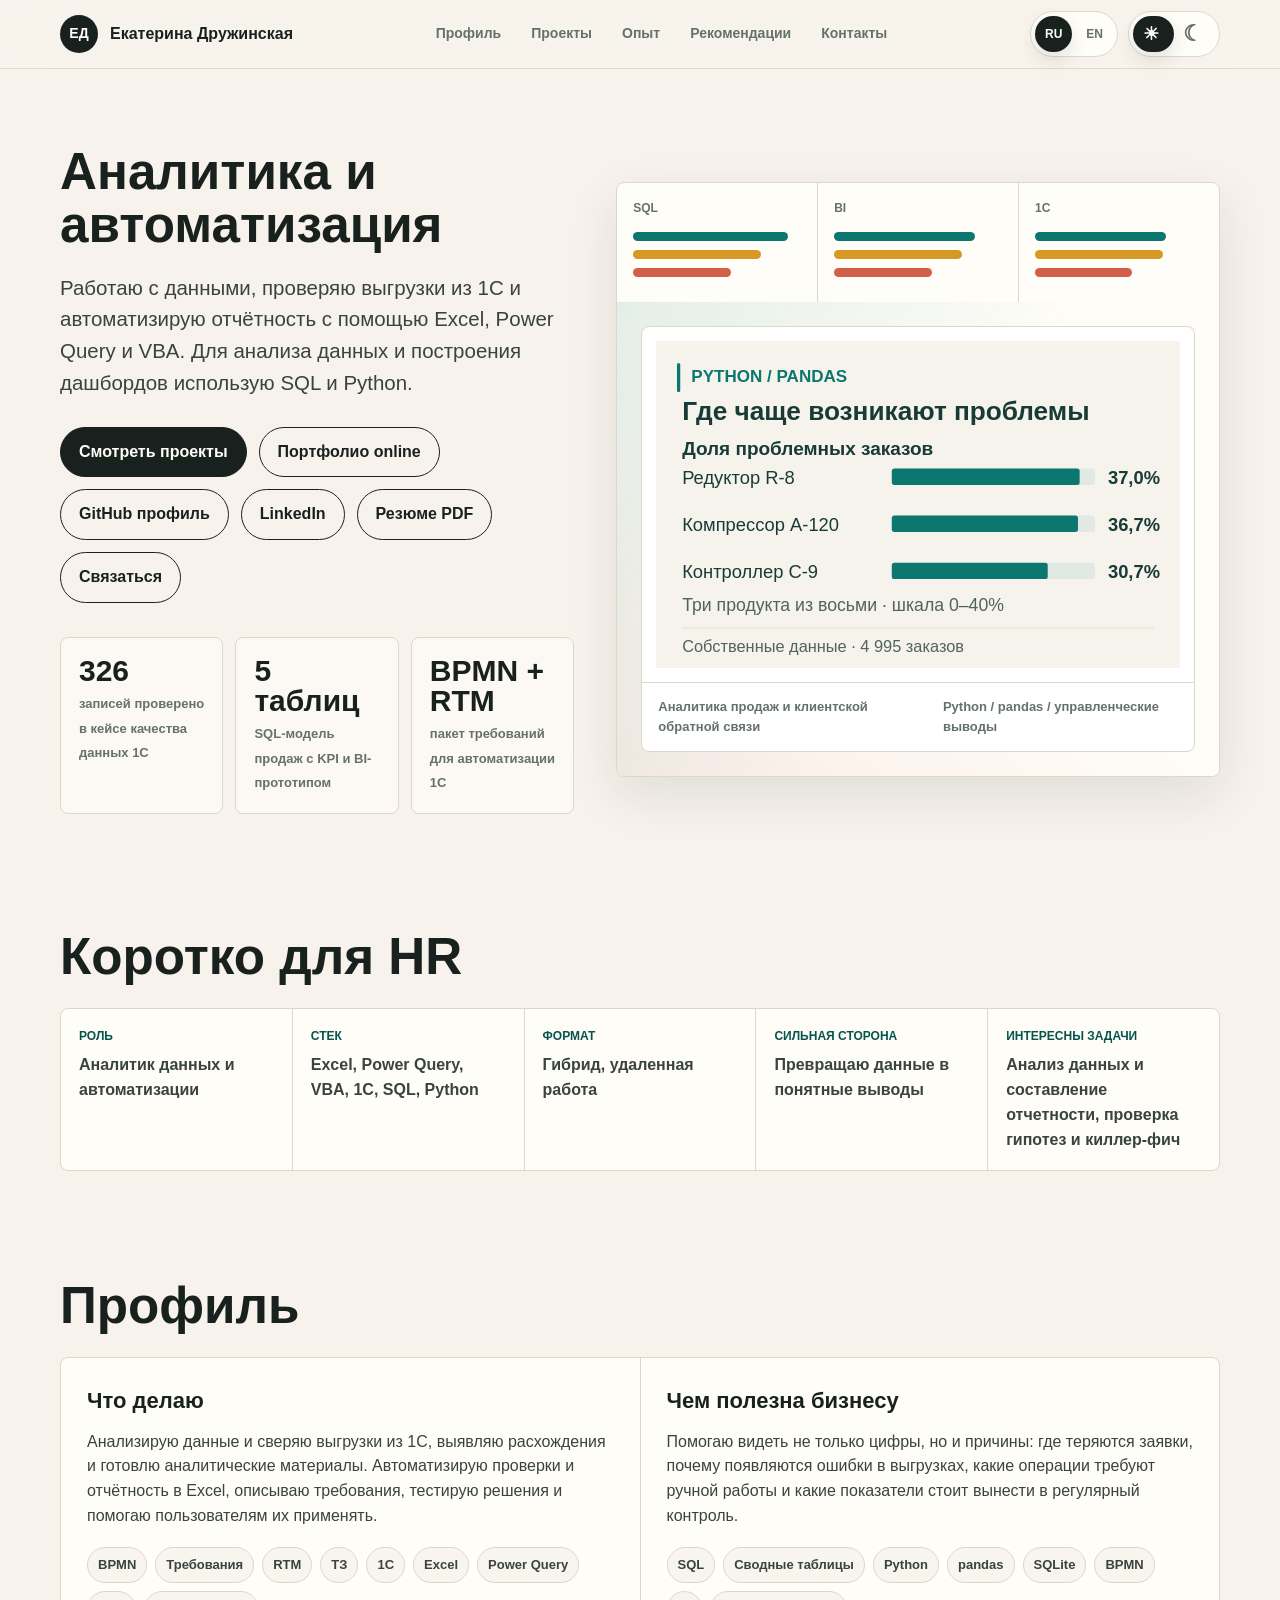
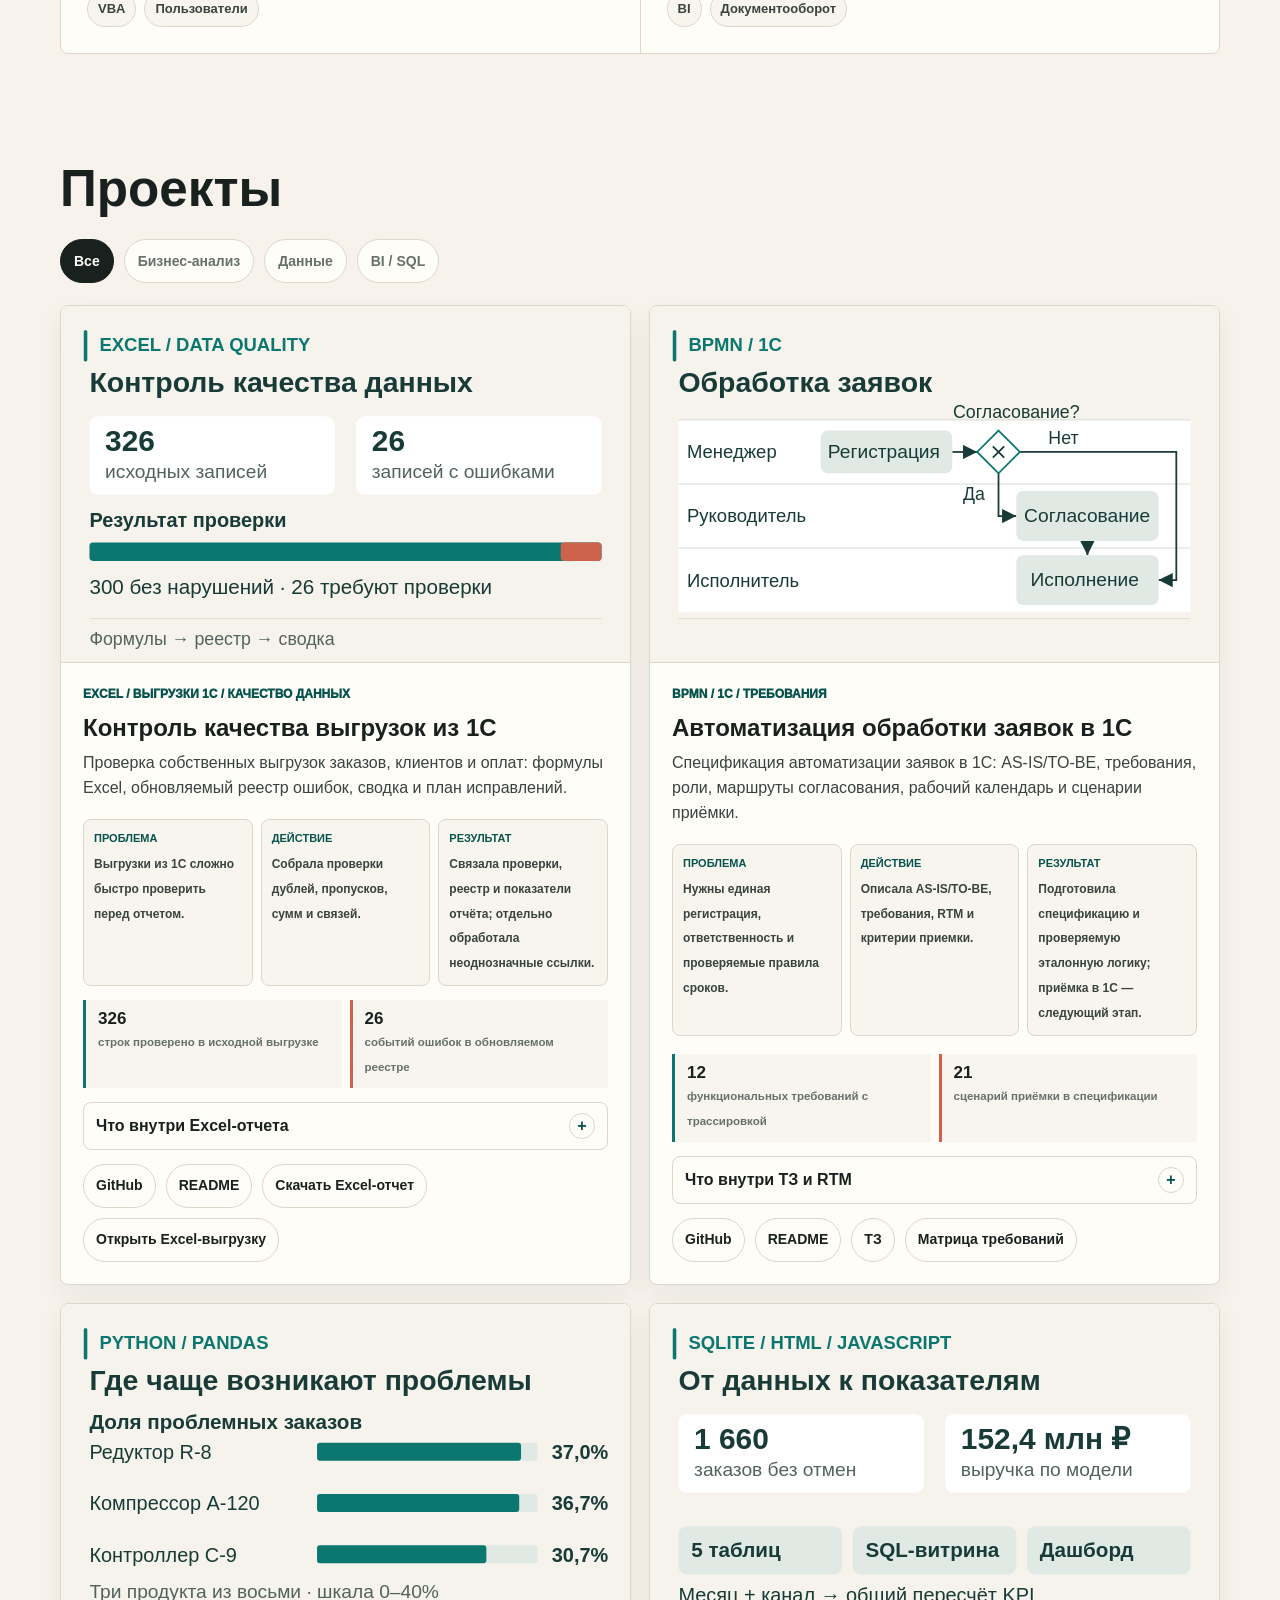
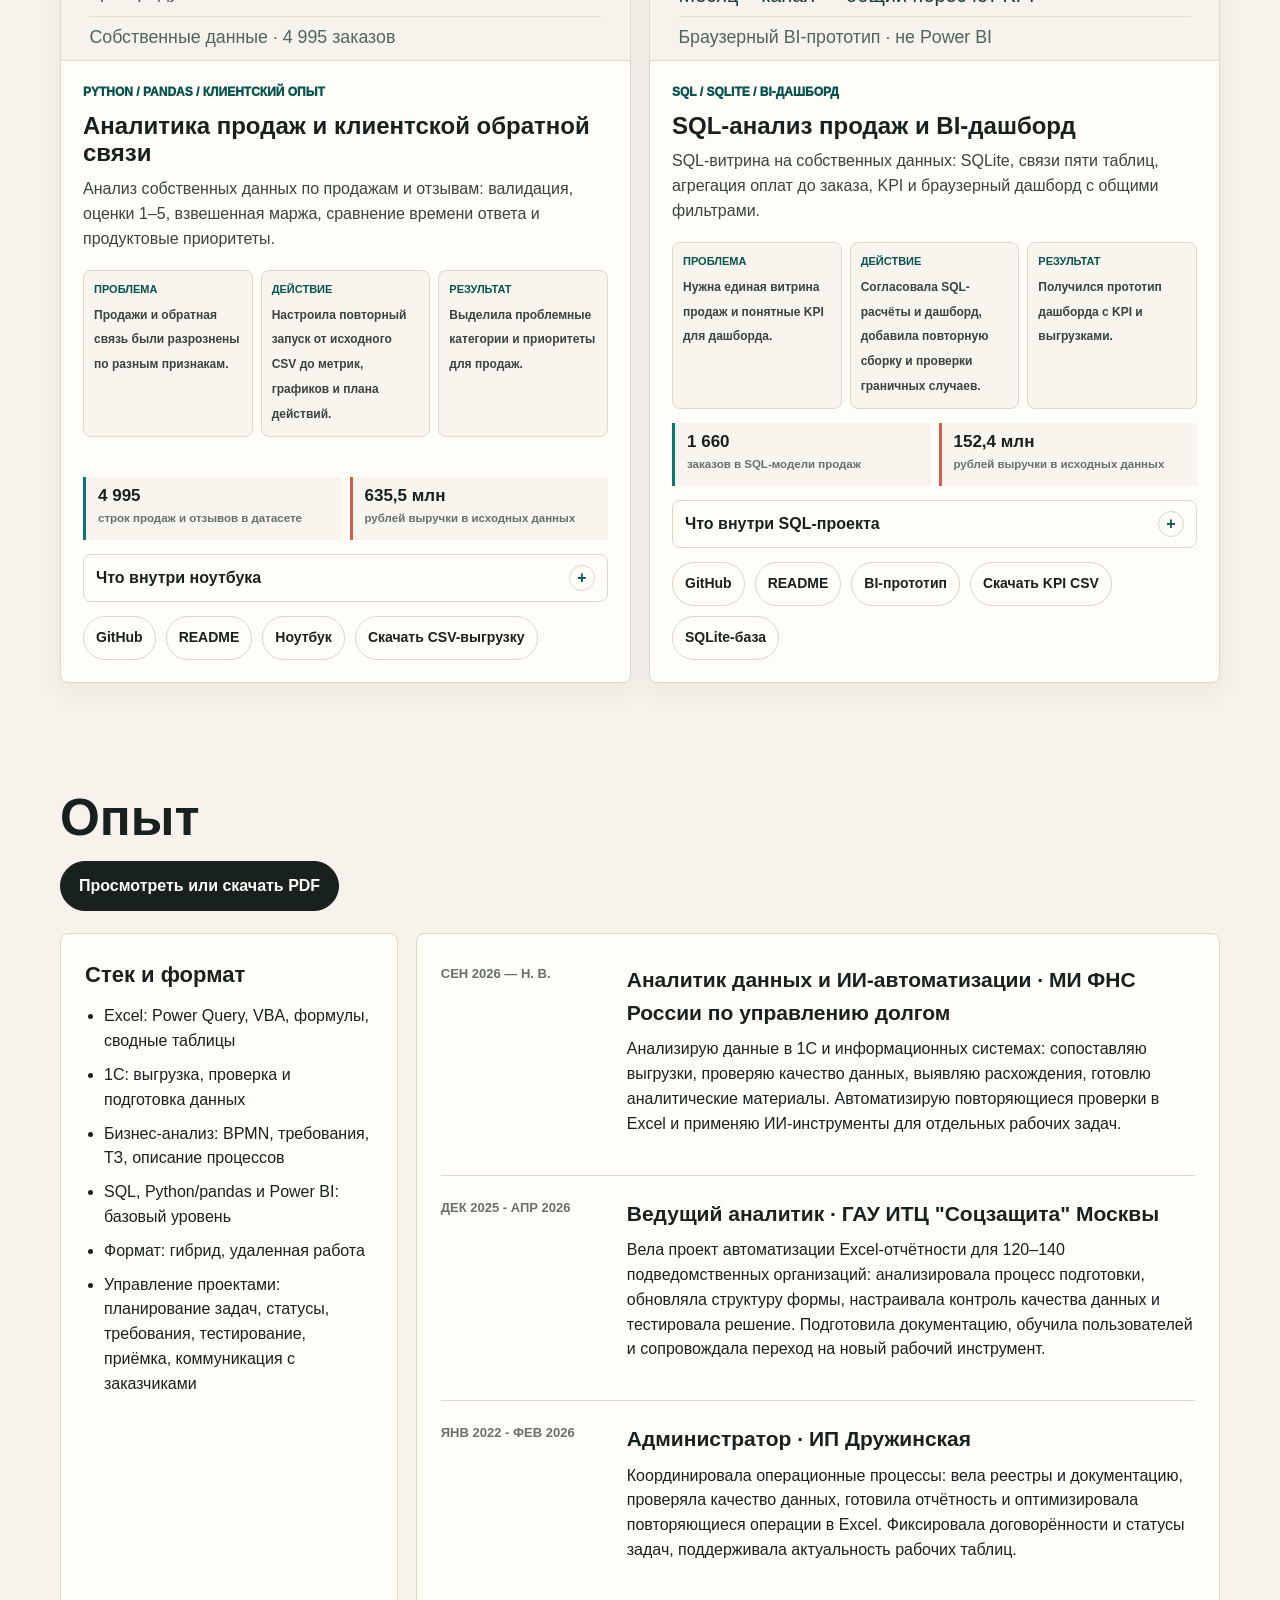
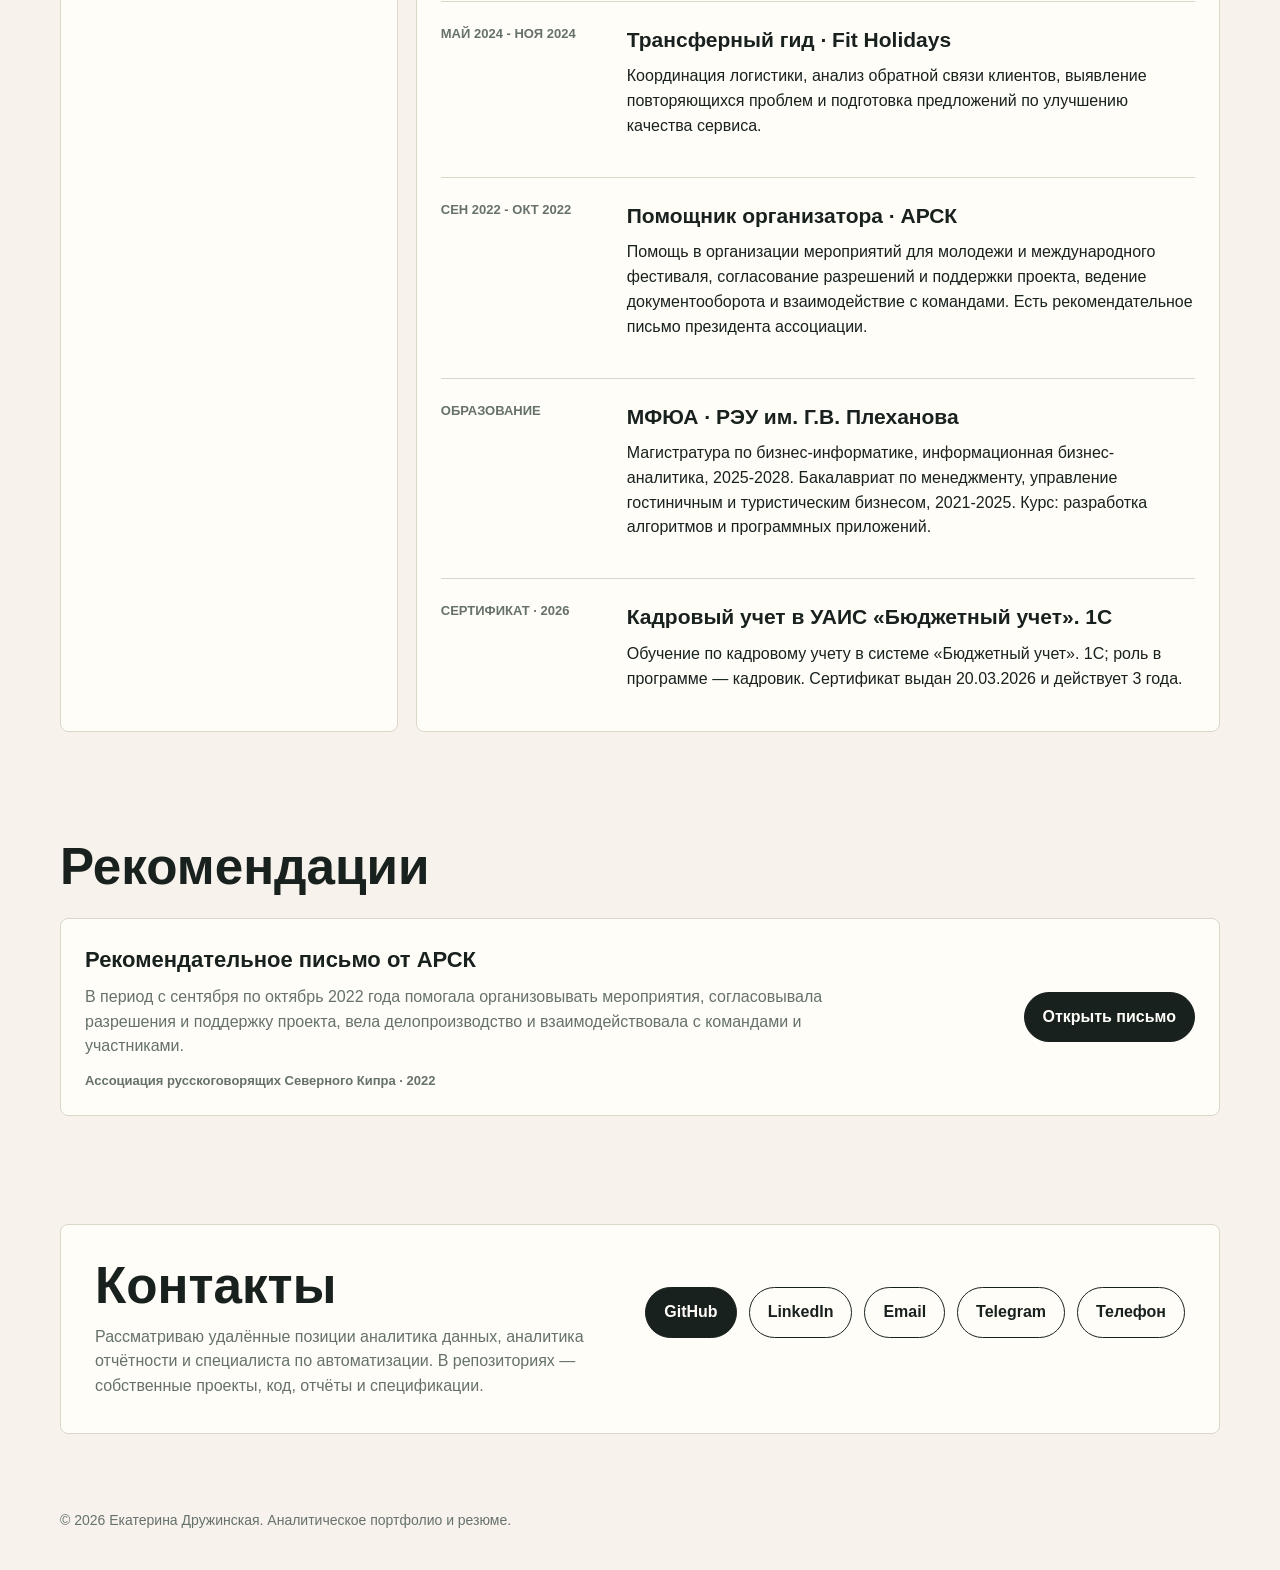
==== commit 55662faf: "Improve portfolio covers and add orthogonal BPMN model with interactive viewer" ====
--- a/index.html
+++ b/index.html
@@ -594,8 +594,9 @@
 
     .project-media img {
       width: 100%;
-      height: clamp(220px, 26vw, 330px);
-      padding: 14px;
+      height: auto;
+      aspect-ratio: 8 / 5;
+      padding: 0;
       object-fit: contain;
       object-position: center;
       transition: transform 0.3s ease, filter 0.3s ease;
@@ -1069,8 +1070,8 @@
       }
 
       .project-media img {
-        height: clamp(190px, 64vw, 260px);
-        padding: 10px;
+        height: auto;
+        padding: 0;
       }
 
       .visual-tile {
@@ -1204,7 +1205,7 @@
           </div>
           <div class="visual-main">
             <div class="dashboard-shot">
-              <img src="portfolio-projects/03-sales-feedback-python-analytics/screenshots/00_executive_dashboard.png" alt="Управленческий дашборд проекта Customer Feedback & Sales Analytics">
+              <img src="assets/project-covers/python.ru.svg" data-image-ru="assets/project-covers/python.ru.svg" data-image-en="assets/project-covers/python.en.svg" alt="Сравнение доли проблемных заказов по трём продуктам">
               <div class="caption">
                 <span data-i18n="heroShotTitle">Аналитика продаж и клиентской обратной связи</span>
                 <span data-i18n="heroShotMeta">Python / pandas / управленческие выводы</span>
@@ -1299,7 +1300,7 @@
         <div class="projects">
           <article class="project" data-tags="data business">
             <div class="project-media">
-              <img src="portfolio-projects/01-data-quality-excel-reporting/screenshots/05_dashboard.png" data-image-ru="portfolio-projects/01-data-quality-excel-reporting/screenshots/05_dashboard.png" data-image-en="portfolio-projects/01-data-quality-excel-reporting/screenshots/05_dashboard.en.png" alt="Excel-дашборд контроля качества данных">
+              <img src="assets/project-covers/excel.ru.svg" data-image-ru="assets/project-covers/excel.ru.svg" data-image-en="assets/project-covers/excel.en.svg" alt="Результат контроля качества: 326 записей, 26 записей с нарушениями">
             </div>
             <div class="project-body">
               <div class="project-kicker" data-i18n="project1Kicker">Excel / выгрузки 1С / качество данных</div>
@@ -1349,7 +1350,7 @@
 
           <article class="project" data-tags="business">
             <div class="project-media">
-              <img src="portfolio-projects/02-bpmn-1c-requirements/03-bpmn/to-be.png" data-image-ru="portfolio-projects/02-bpmn-1c-requirements/03-bpmn/to-be.png" data-image-en="portfolio-projects/02-bpmn-1c-requirements/03-bpmn/to-be.en.png" alt="TO-BE BPMN процесс обработки заявок">
+              <a href="portfolio-projects/02-bpmn-1c-requirements/03-bpmn/viewer.html" aria-label="Открыть полную BPMN-схему с увеличением"><img src="assets/project-covers/1c.ru.svg" data-image-ru="assets/project-covers/1c.ru.svg" data-image-en="assets/project-covers/1c.en.svg" alt="Фрагмент BPMN: регистрация, согласование и исполнение по дорожкам ролей"></a>
             </div>
             <div class="project-body">
               <div class="project-kicker" data-i18n="project2Kicker">BPMN / 1С / требования</div>
@@ -1399,7 +1400,7 @@
 
           <article class="project" data-tags="data bi">
             <div class="project-media">
-              <img src="portfolio-projects/03-sales-feedback-python-analytics/screenshots/04_priority_matrix.png" data-image-ru="portfolio-projects/03-sales-feedback-python-analytics/screenshots/04_priority_matrix.png" data-image-en="portfolio-projects/03-sales-feedback-python-analytics/screenshots/04_priority_matrix.en.png" alt="Матрица приоритетов по продуктам и обратной связи">
+              <a href="portfolio-projects/03-sales-feedback-python-analytics/screenshots/04_priority_matrix.png" aria-label="Открыть полную матрицу приоритетов"><img src="assets/project-covers/python.ru.svg" data-image-ru="assets/project-covers/python.ru.svg" data-image-en="assets/project-covers/python.en.svg" alt="Сравнение доли проблемных заказов по трём продуктам"></a>
             </div>
             <div class="project-body">
               <div class="project-kicker" data-i18n="project3Kicker">Python / pandas / клиентский опыт</div>
@@ -1449,7 +1450,7 @@
 
           <article class="project" data-tags="bi data">
             <div class="project-media">
-              <img src="portfolio-projects/04-sql-bi-dashboard/screenshots/dashboard.png" data-image-ru="portfolio-projects/04-sql-bi-dashboard/screenshots/dashboard.png" data-image-en="portfolio-projects/04-sql-bi-dashboard/screenshots/dashboard.en.png" alt="SQL и BI дашборд продаж">
+              <a href="portfolio-projects/04-sql-bi-dashboard/dashboard/" aria-label="Открыть интерактивный SQL-дашборд"><img src="assets/project-covers/sql.ru.svg" data-image-ru="assets/project-covers/sql.ru.svg" data-image-en="assets/project-covers/sql.en.svg" alt="SQL-модель: пять таблиц, 1660 заказов без отмен, 152,4 млн рублей выручки"></a>
             </div>
             <div class="project-body">
               <div class="project-kicker" data-i18n="project4Kicker">SQL / SQLite / BI-дашборд</div>
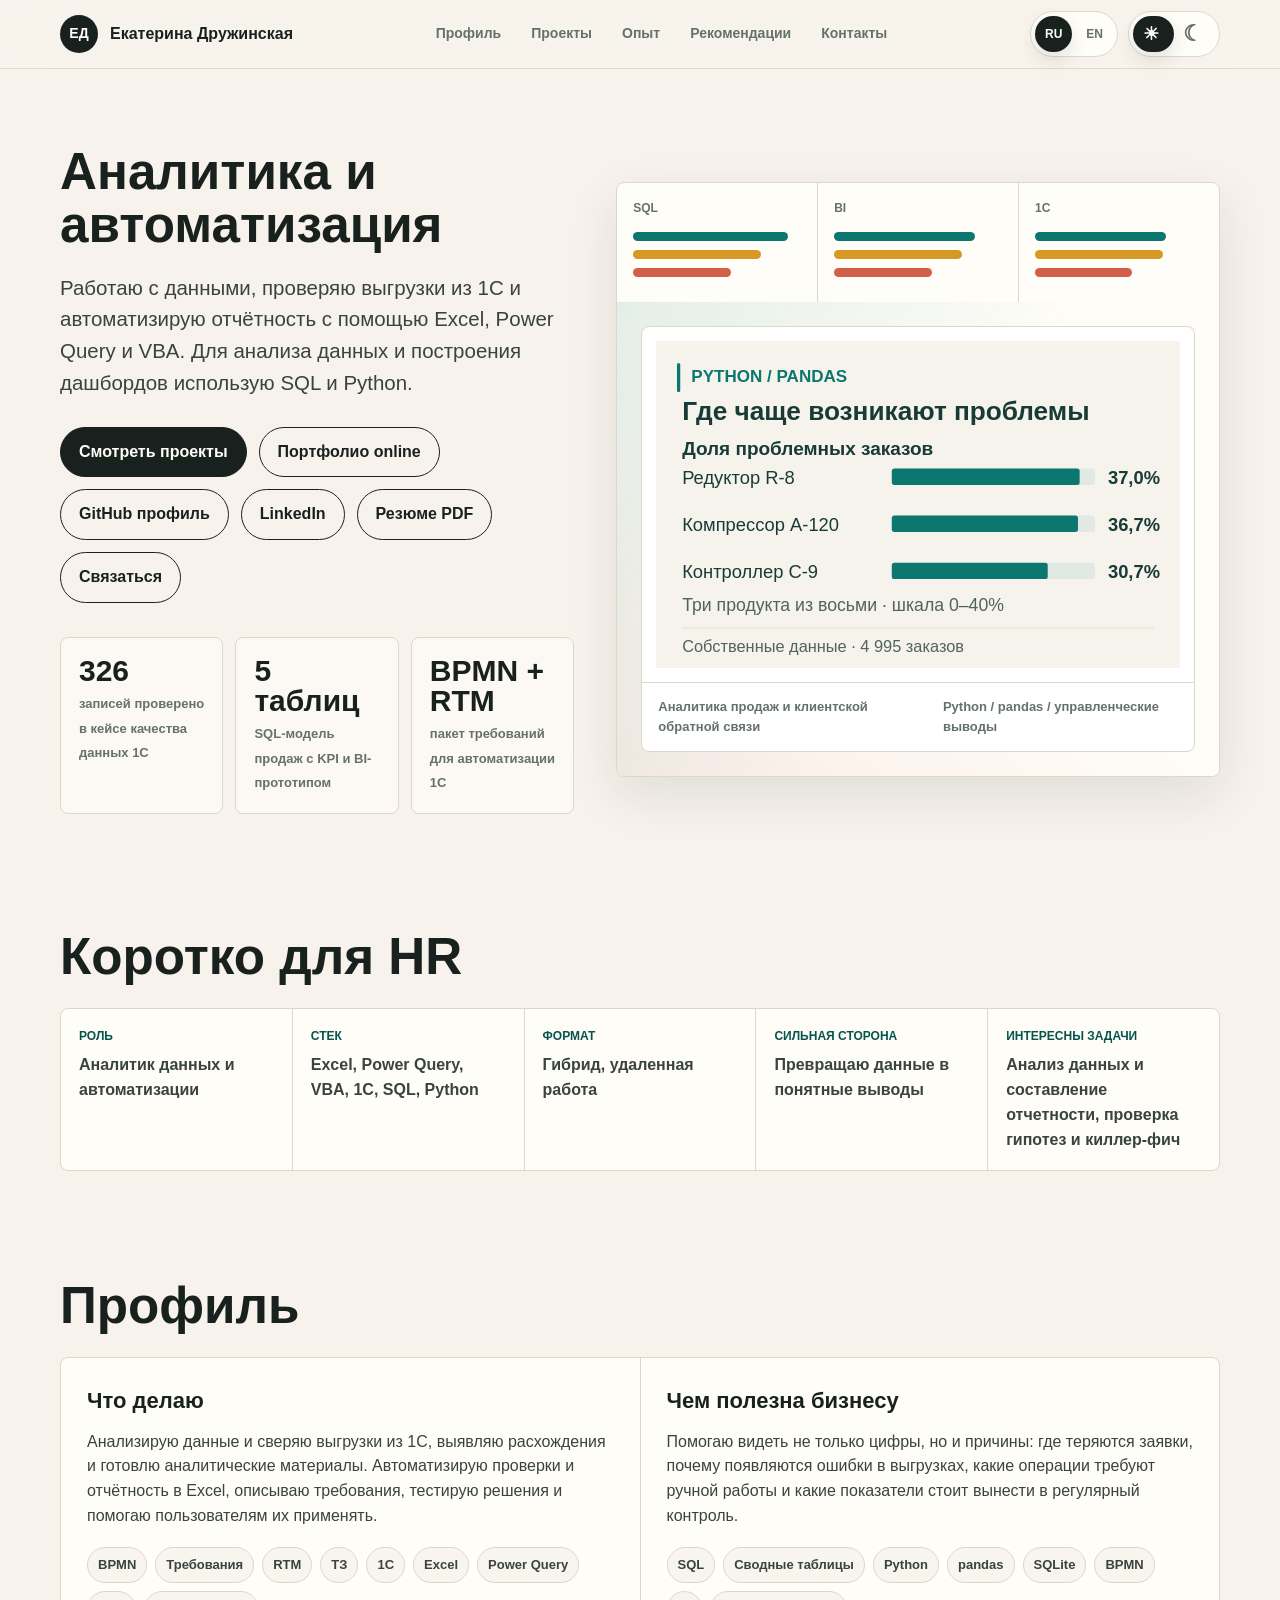
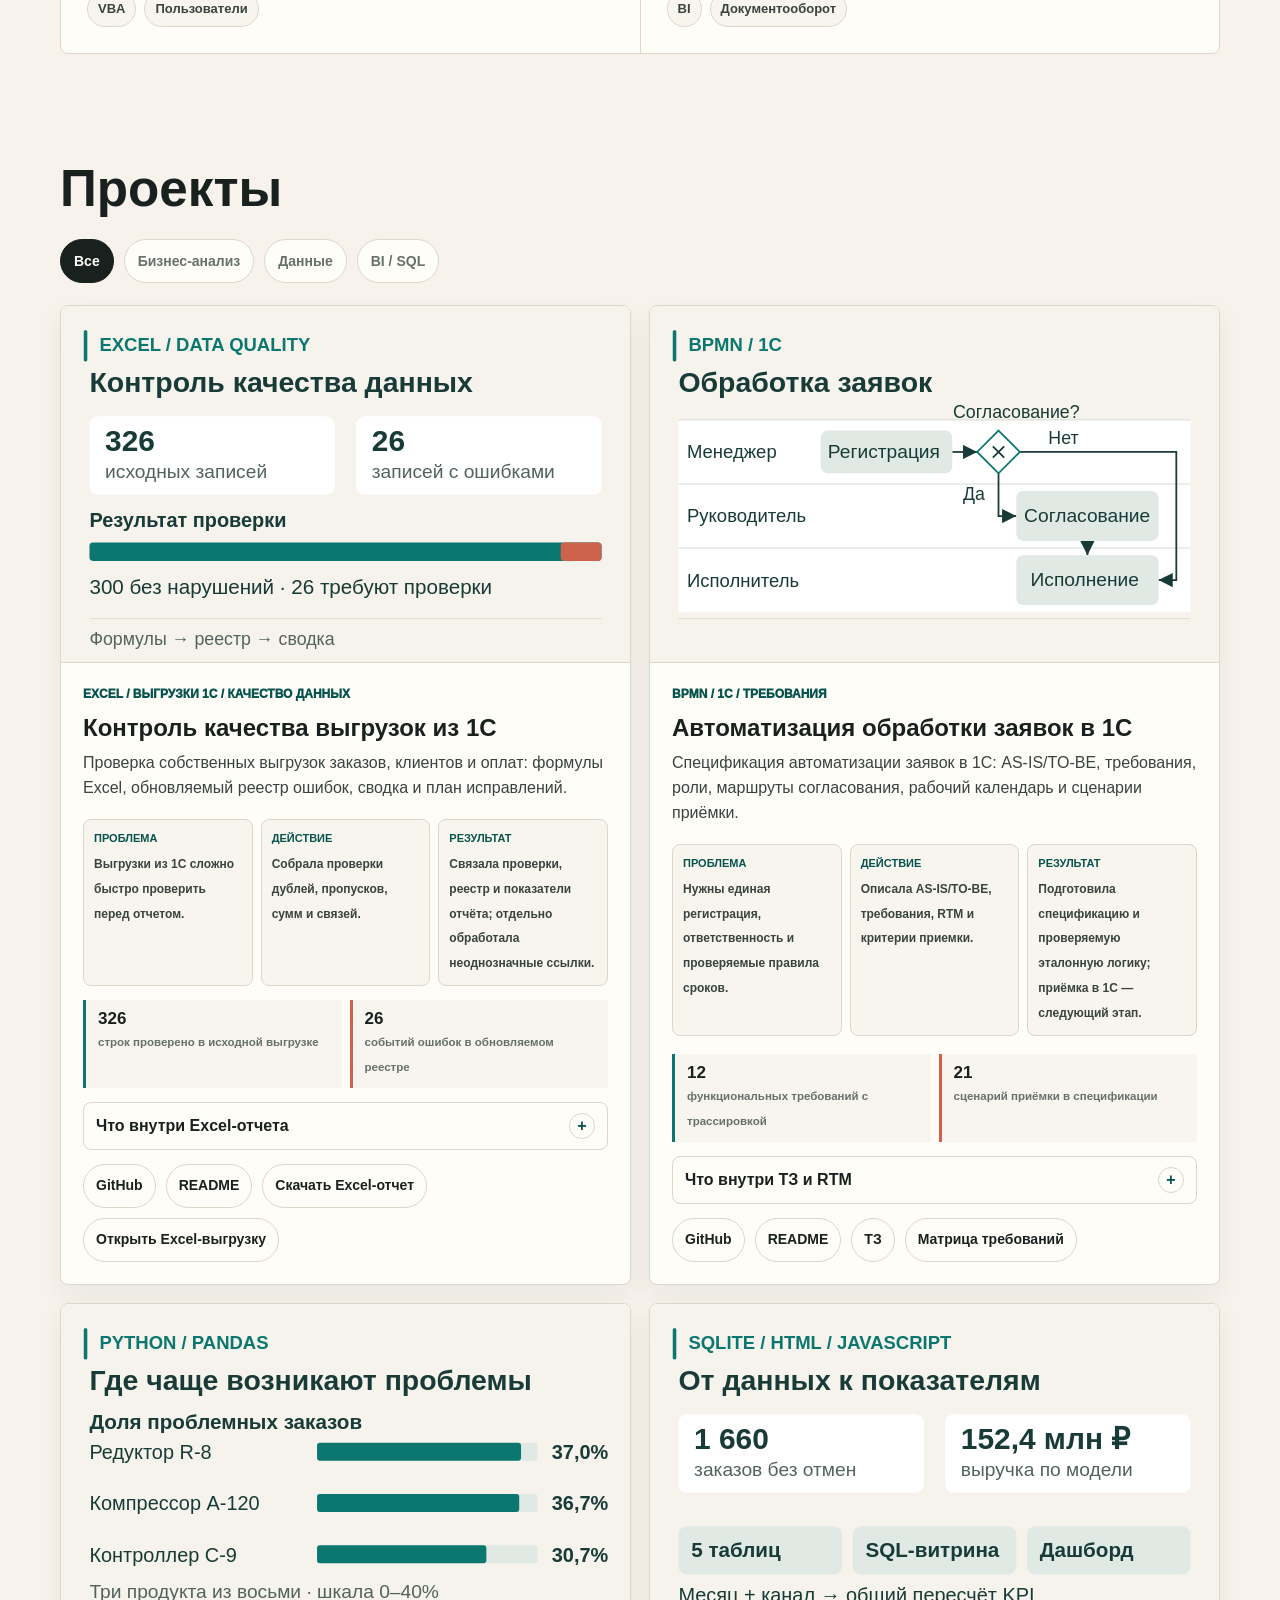
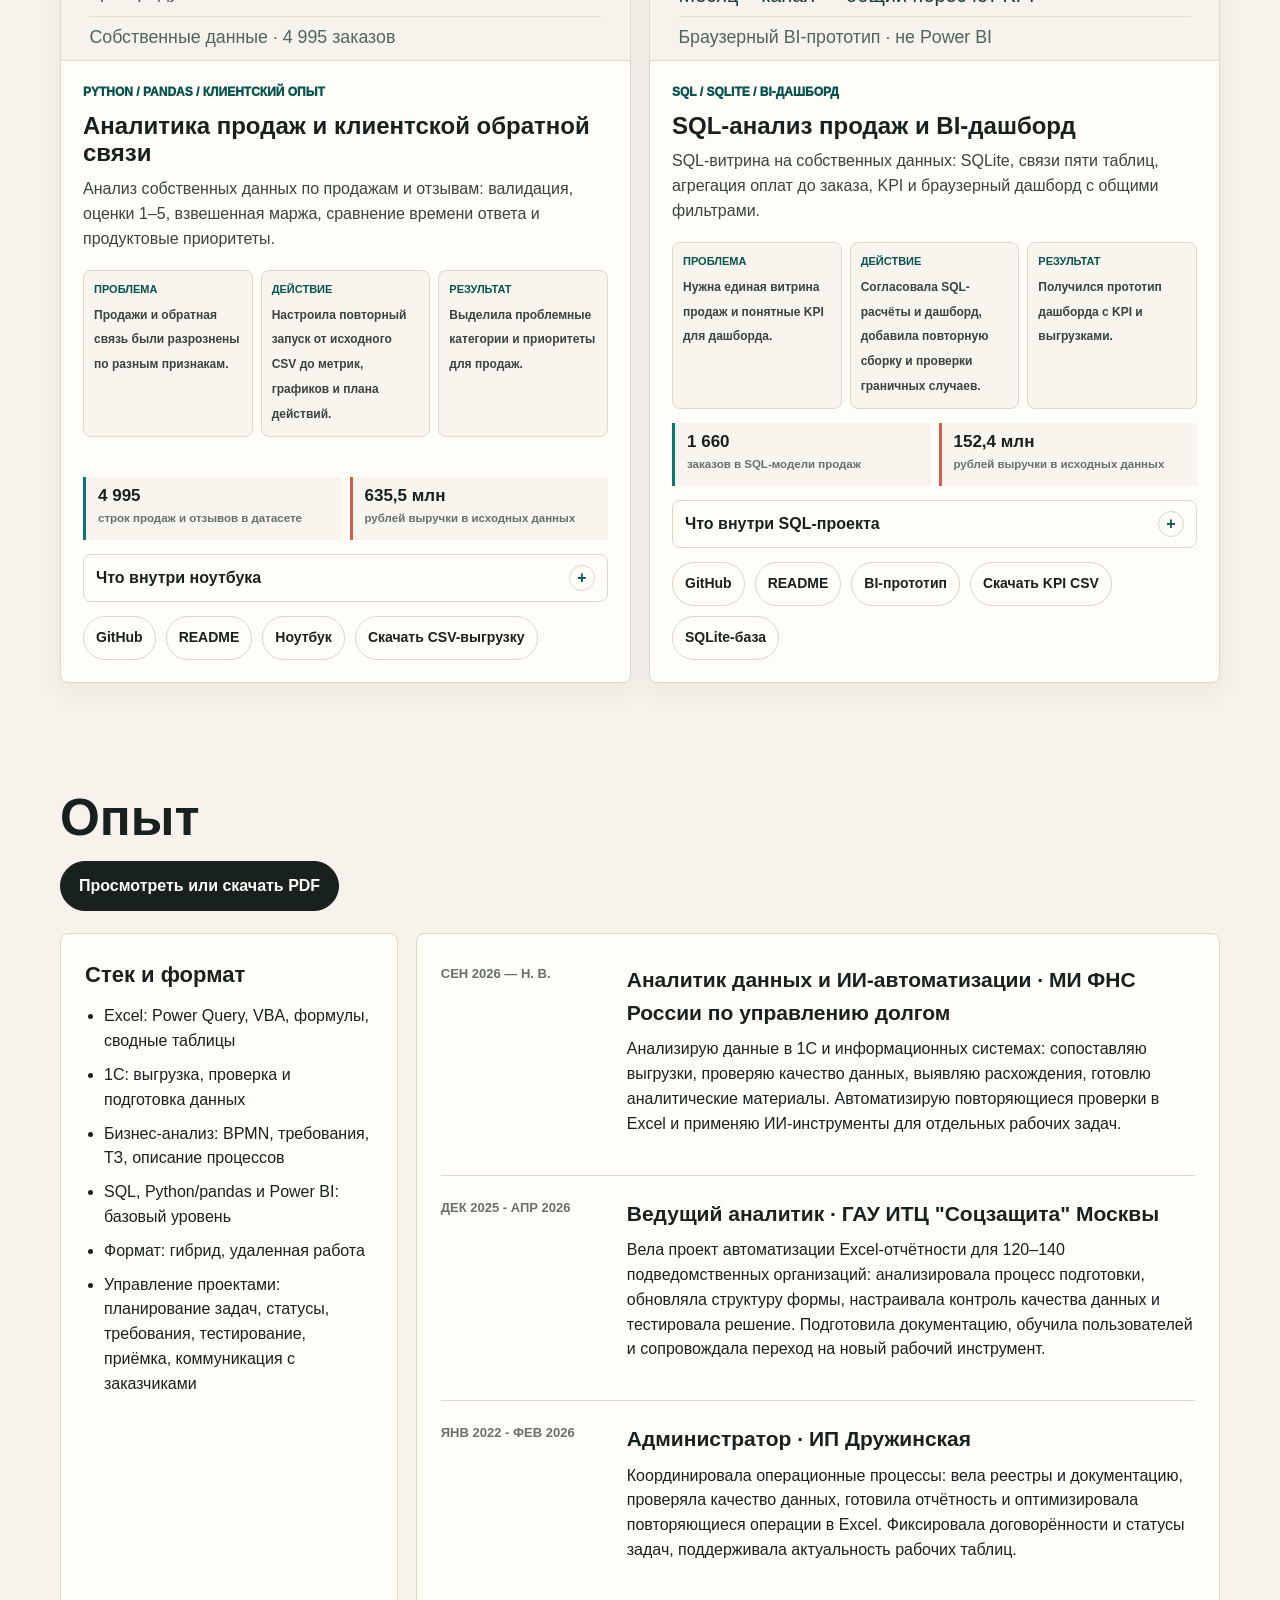
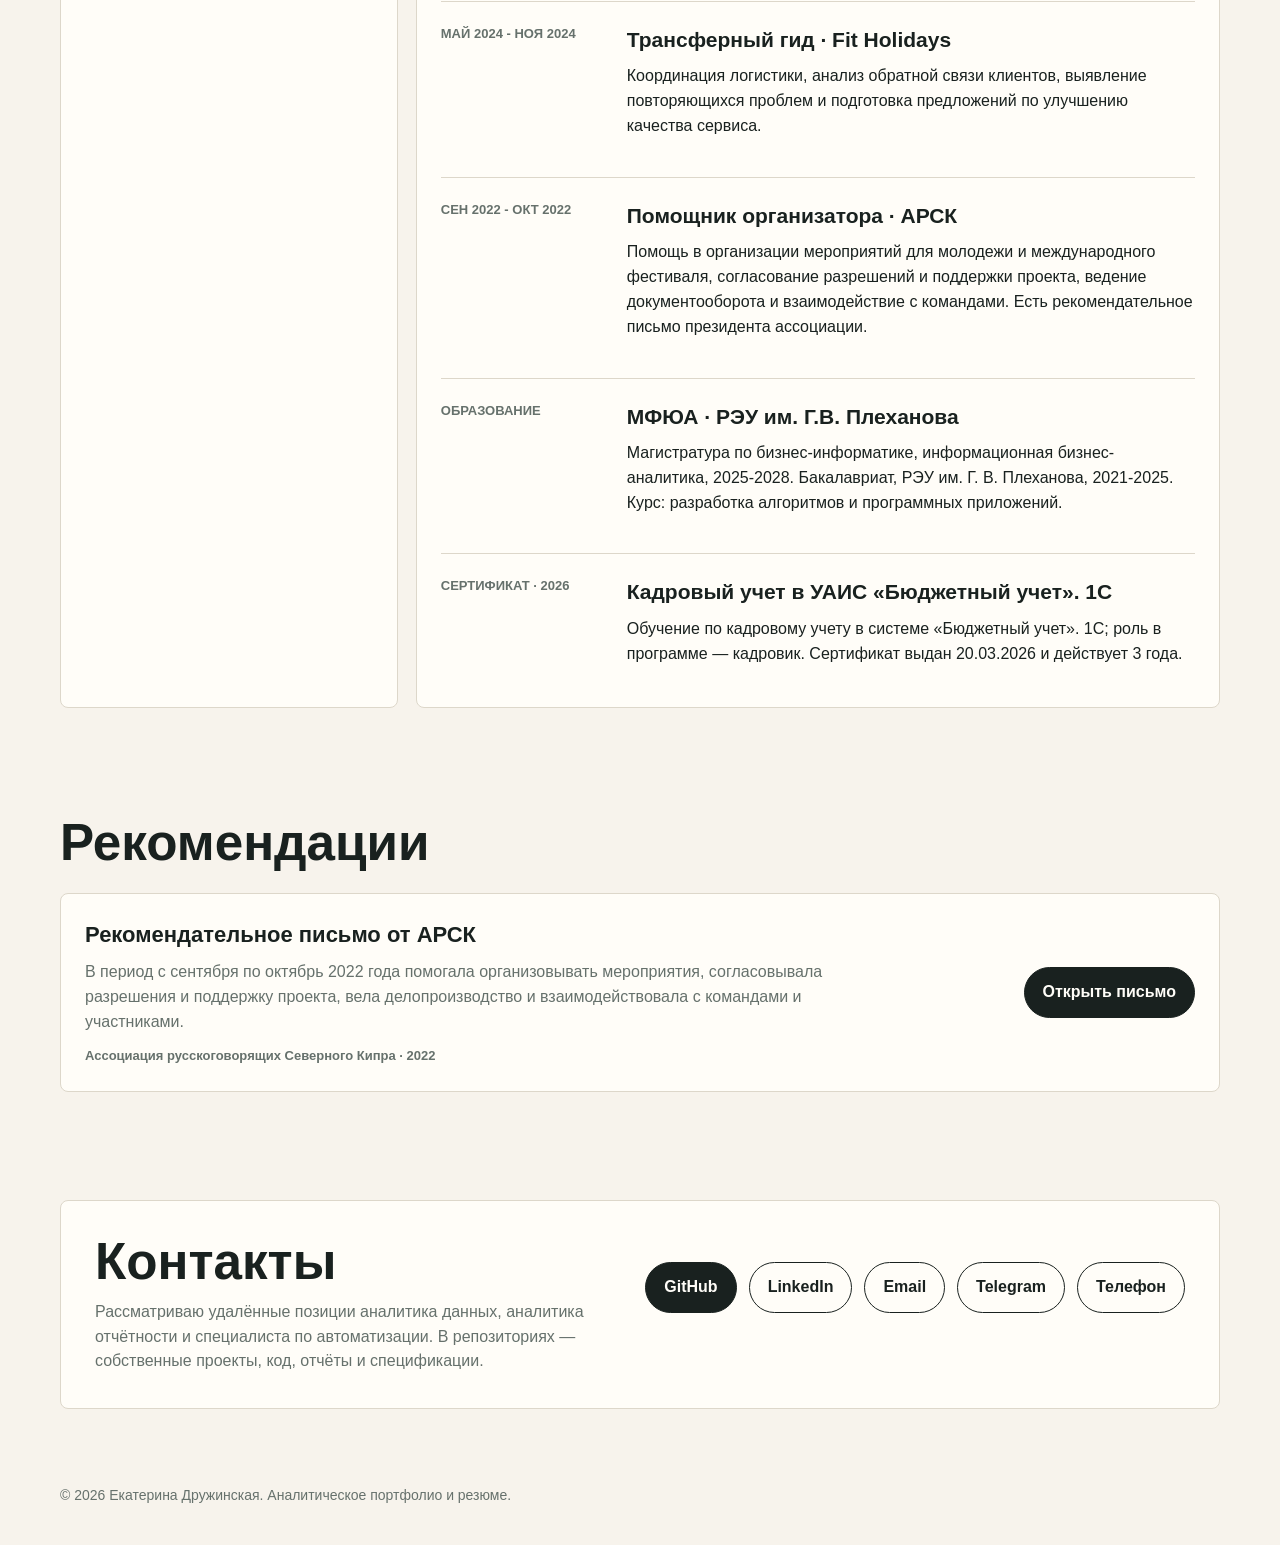
==== commit 290b6418: "Remove bachelor's field and specialization from site and bilingual resumes" ====
--- a/index.html
+++ b/index.html
@@ -1562,7 +1562,7 @@
               <div class="timeline-date" data-i18n="educationDate">Образование</div>
               <div>
                 <h3 data-i18n="educationTitle">МФЮА · РЭУ им. Г.В. Плеханова</h3>
-                <p data-i18n="educationText">Магистратура по бизнес-информатике, информационная бизнес-аналитика, 2025-2028. Бакалавриат по менеджменту, управление гостиничным и туристическим бизнесом, 2021-2025. Курс: разработка алгоритмов и программных приложений.</p>
+                <p data-i18n="educationText">Магистратура по бизнес-информатике, информационная бизнес-аналитика, 2025-2028. Бакалавриат, РЭУ им. Г. В. Плеханова, 2021-2025. Курс: разработка алгоритмов и программных приложений.</p>
               </div>
             </article>
             <article class="timeline-item">
@@ -1767,7 +1767,7 @@
         exp4Text: "Помощь в организации мероприятий для молодежи и международного фестиваля, согласование разрешений и поддержки проекта, ведение документооборота и взаимодействие с командами. Есть рекомендательное письмо президента ассоциации.",
         educationDate: "Образование",
         educationTitle: "МФЮА · РЭУ им. Г.В. Плеханова",
-        educationText: "Магистратура по бизнес-информатике, информационная бизнес-аналитика, 2025-2028. Бакалавриат по менеджменту, управление гостиничным и туристическим бизнесом, 2021-2025. Курс: разработка алгоритмов и программных приложений.",
+        educationText: "Магистратура по бизнес-информатике, информационная бизнес-аналитика, 2025-2028. Бакалавриат, РЭУ им. Г. В. Плеханова, 2021-2025. Курс: разработка алгоритмов и программных приложений.",
         certificateDate: "Сертификат · 2026",
         certificateTitle: "Кадровый учет в УАИС «Бюджетный учет». 1С",
         certificateText: "Обучение по кадровому учету в системе «Бюджетный учет». 1С; роль в программе — кадровик. Сертификат выдан 20.03.2026 и действует 3 года.",
@@ -1923,7 +1923,7 @@
         exp4Text: "Supported youth and international festival events, coordinated permissions and project support, maintained document flow and worked with teams. Reference letter available from the association president.",
         educationDate: "Education",
         educationTitle: "MFUA · Plekhanov Russian University of Economics",
-        educationText: "Master's degree in business informatics, information business analytics, 2025-2028. Bachelor's degree in management, hospitality and tourism business management, 2021-2025. Course: algorithm and application development.",
+        educationText: "Master's degree in business informatics, information business analytics, 2025-2028. Bachelor's degree, Plekhanov Russian University of Economics, 2021-2025. Course: algorithm and application development.",
         certificateDate: "Certificate · 2026",
         certificateTitle: "HR Records in the 1C Budget Accounting System",
         certificateText: "Training in HR records in the 1C Budget Accounting system; programme role: HR specialist. Issued on 20 March 2026, valid for three years.",
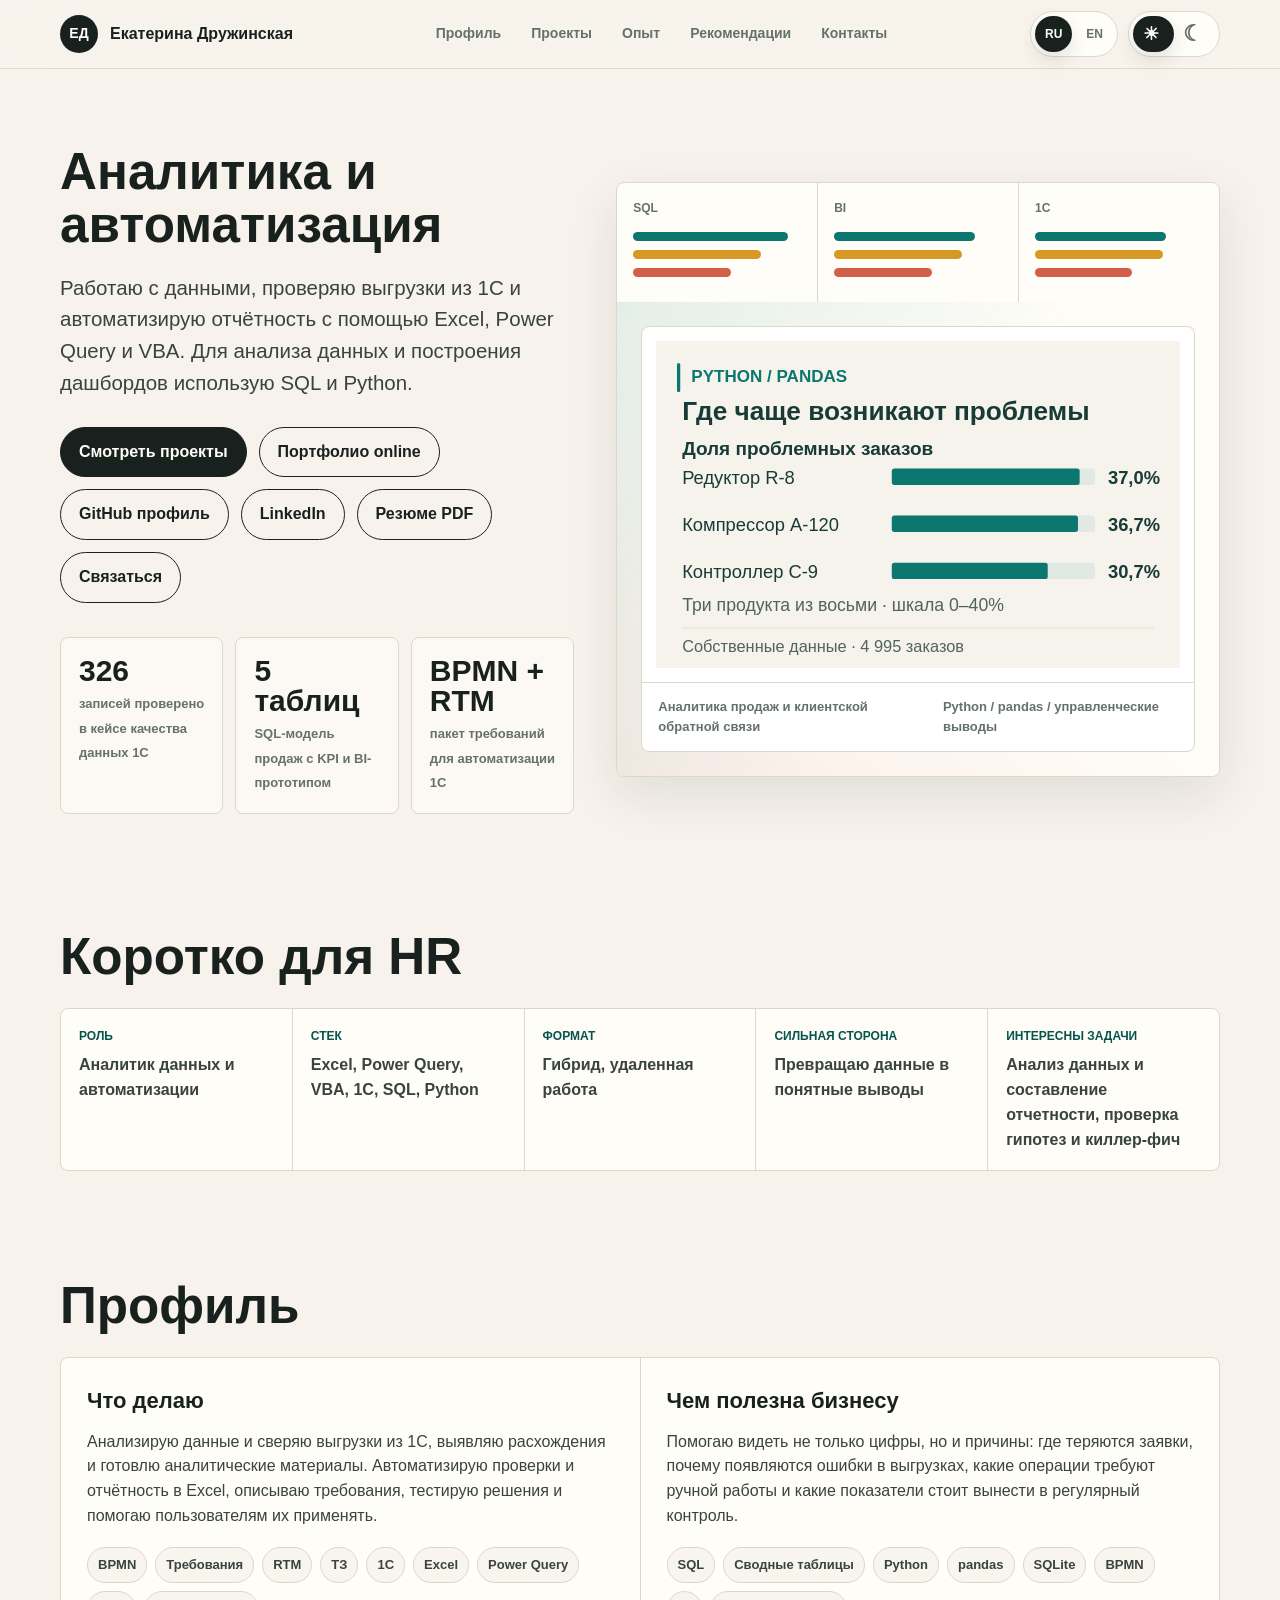
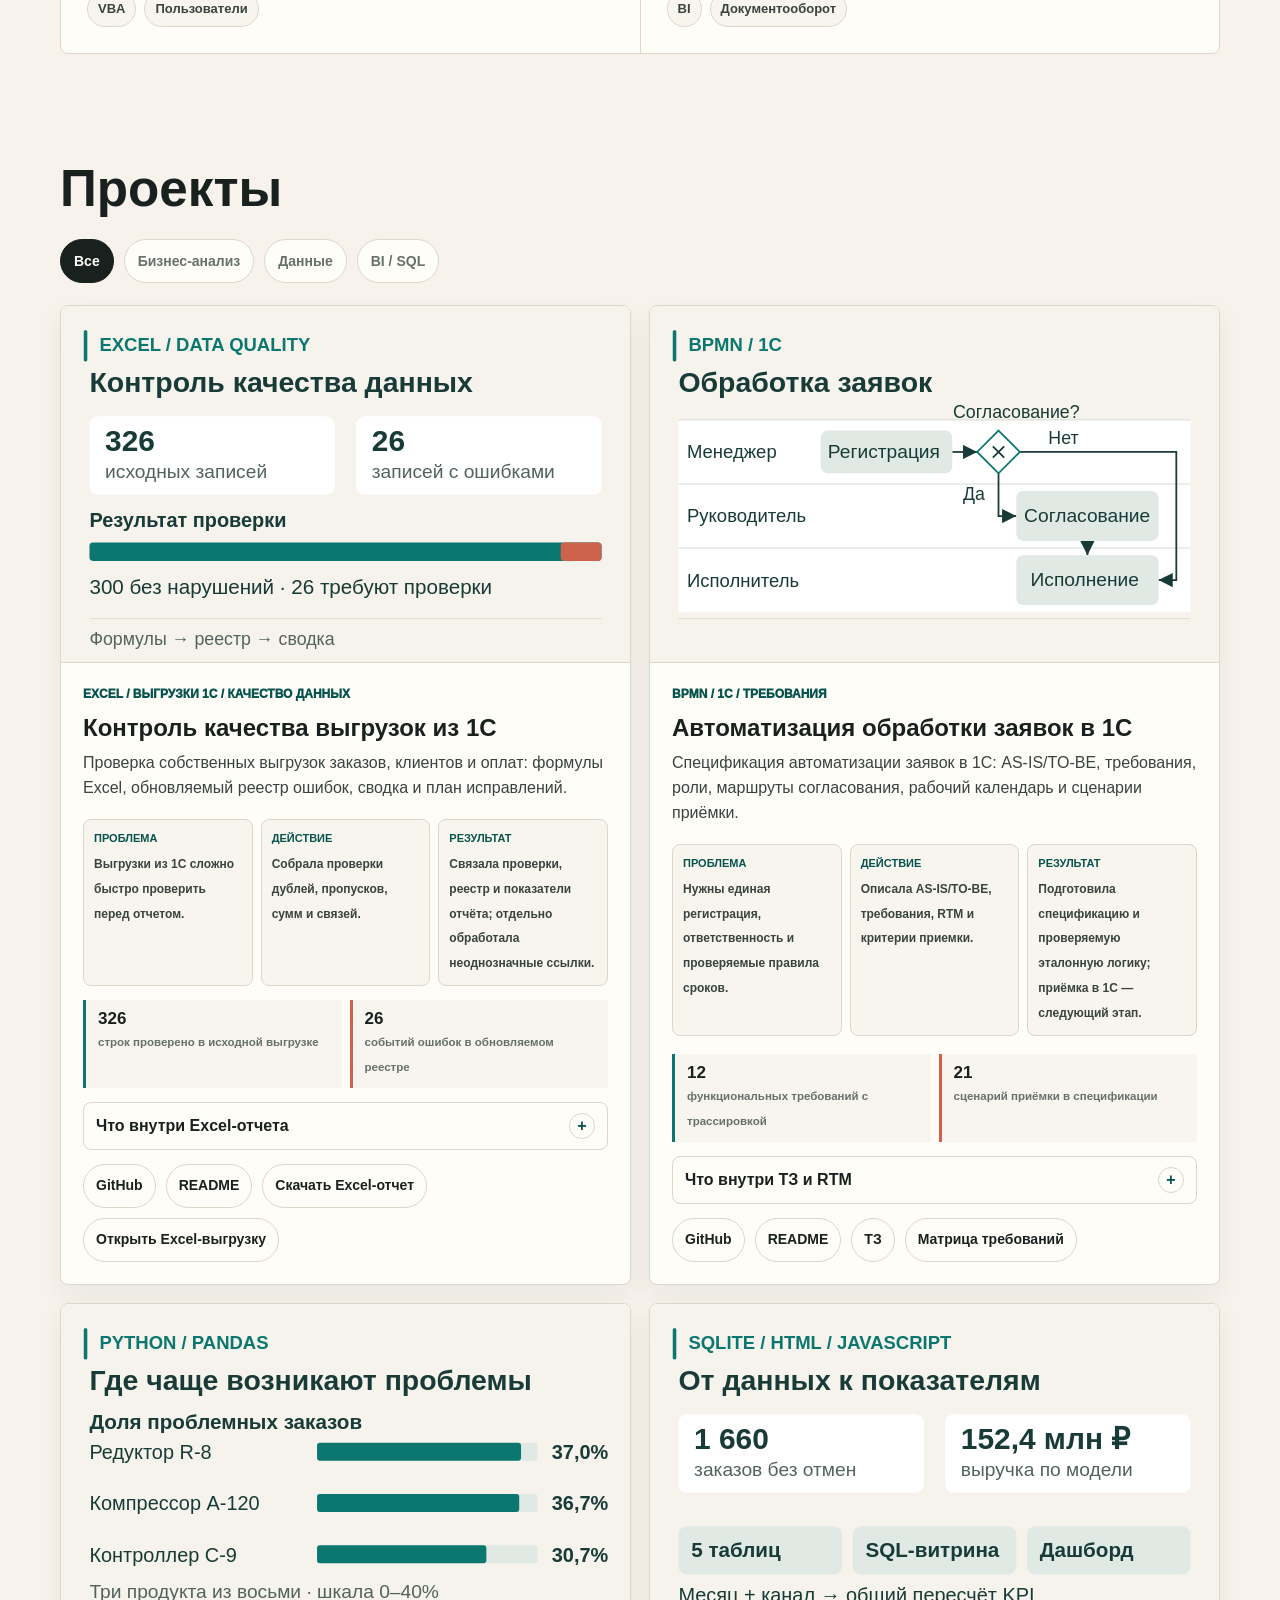
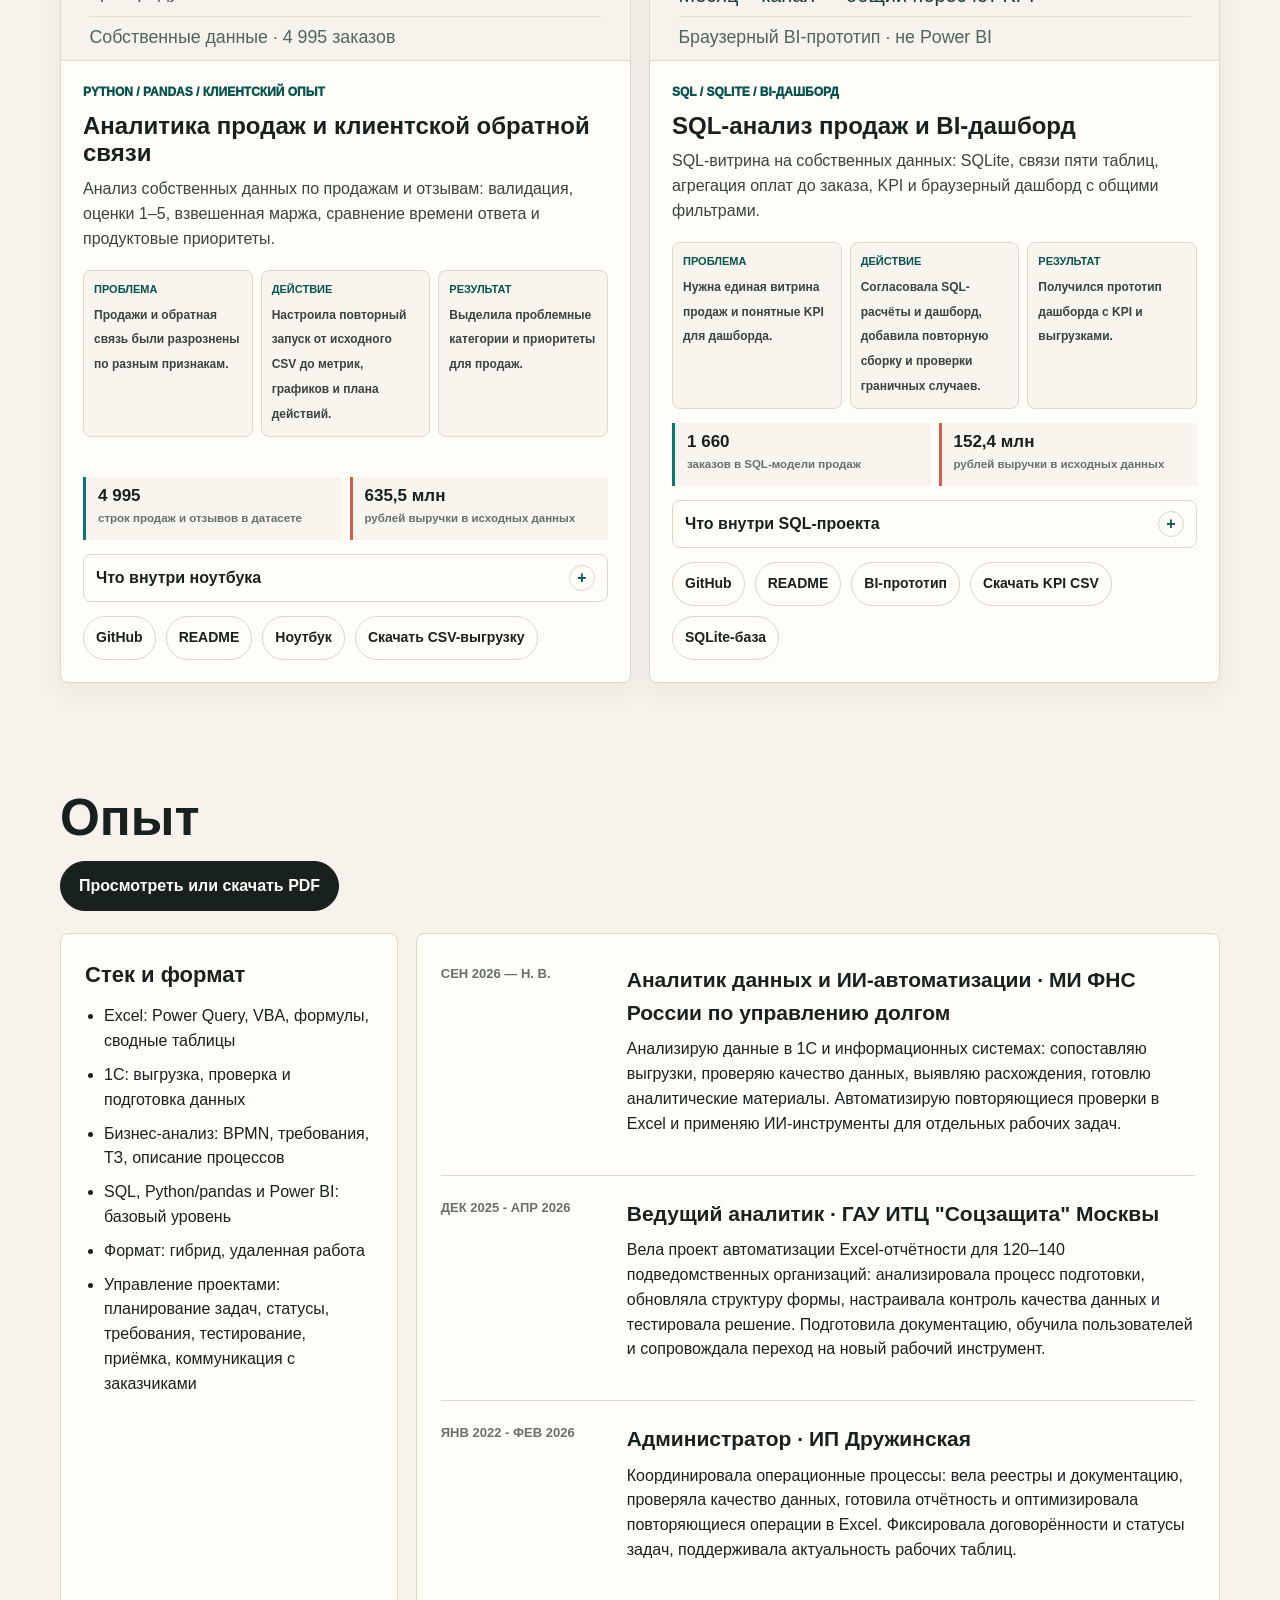
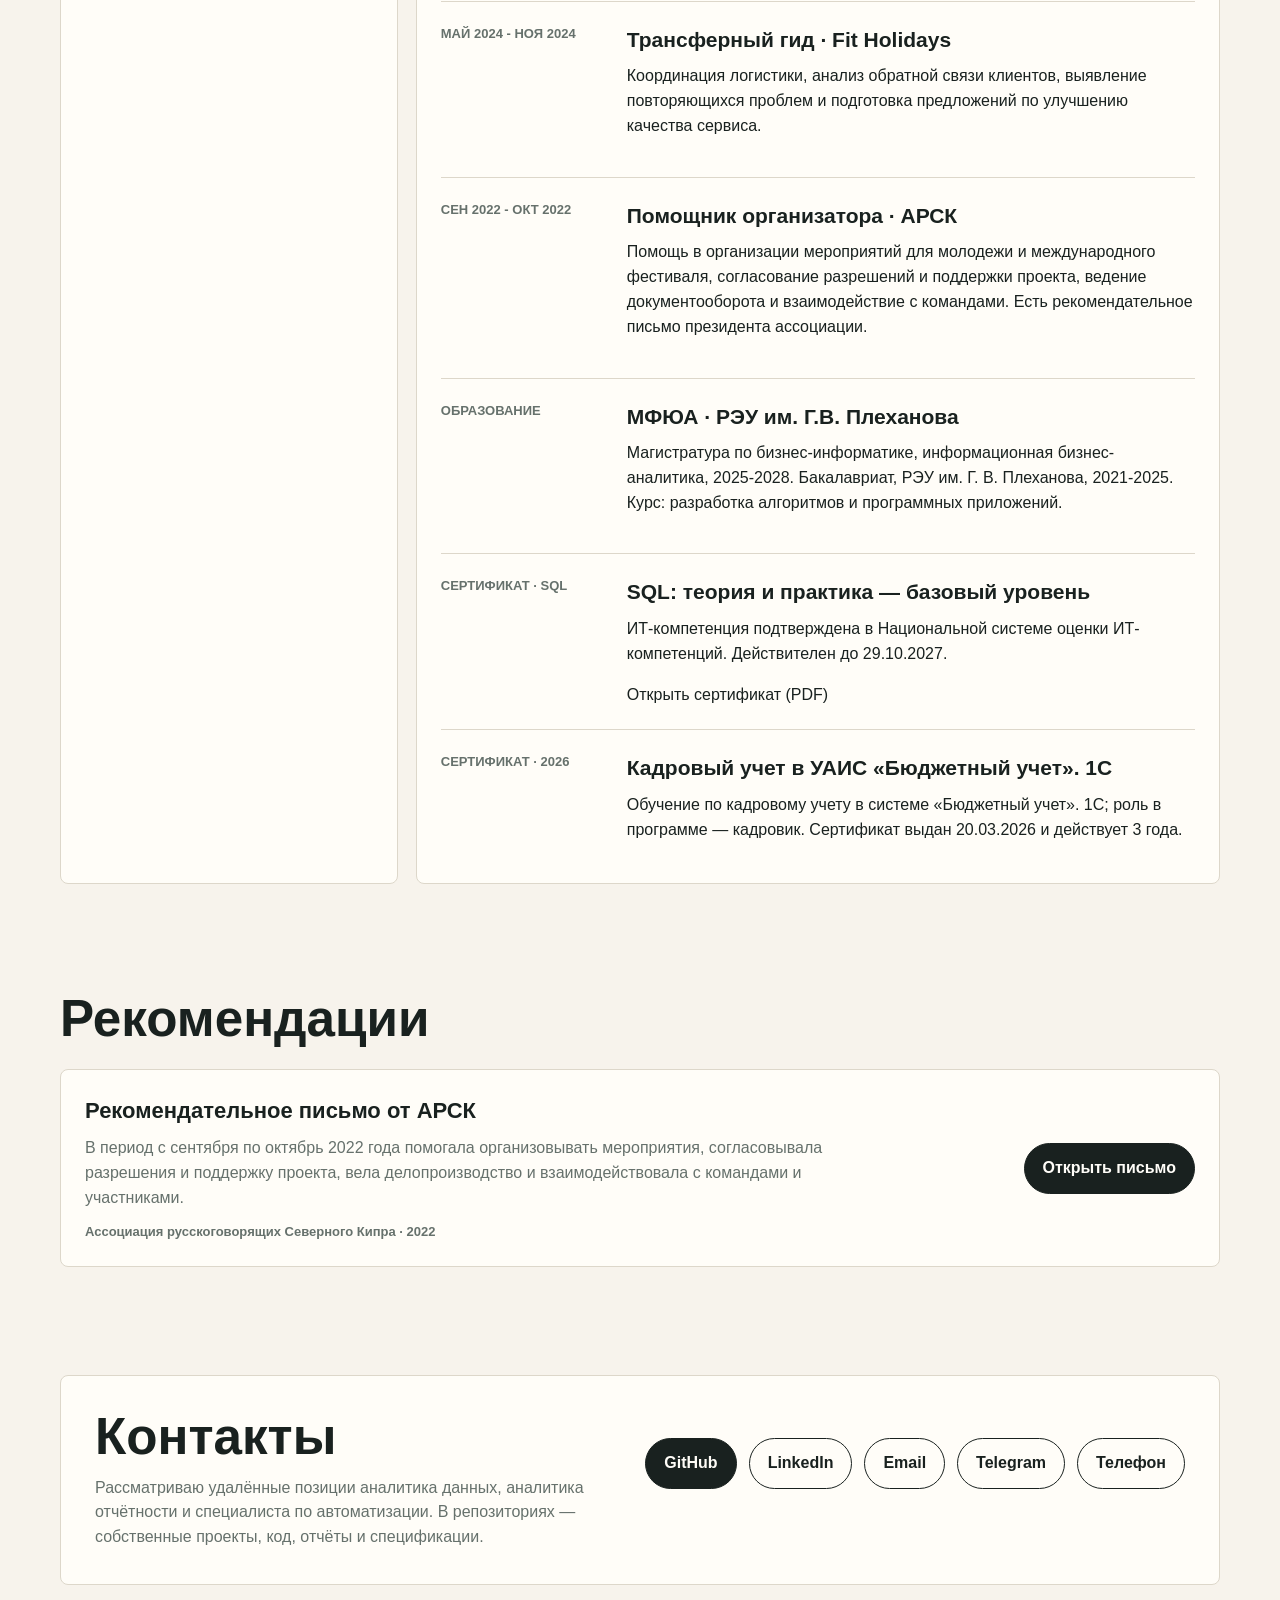
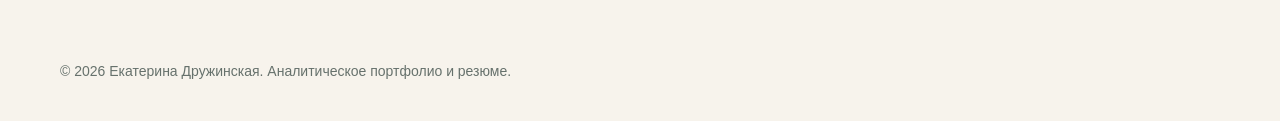
==== commit b77613bf: "Add SQL basic competency certificate and bilingual website entry" ====
--- a/index.html
+++ b/index.html
@@ -1563,6 +1563,14 @@
               <div>
                 <h3 data-i18n="educationTitle">МФЮА · РЭУ им. Г.В. Плеханова</h3>
                 <p data-i18n="educationText">Магистратура по бизнес-информатике, информационная бизнес-аналитика, 2025-2028. Бакалавриат, РЭУ им. Г. В. Плеханова, 2021-2025. Курс: разработка алгоритмов и программных приложений.</p>
+              </div>
+            </article>
+            <article class="timeline-item" id="sql-certificate">
+              <div class="timeline-date" data-i18n="sqlCertificateDate">Сертификат · SQL</div>
+              <div>
+                <h3 data-i18n="sqlCertificateTitle">SQL: теория и практика — базовый уровень</h3>
+                <p data-i18n="sqlCertificateText">ИТ-компетенция подтверждена в Национальной системе оценки ИТ-компетенций. Действителен до 29.10.2027.</p>
+                <a href="assets/certificates/sql-basic-2026.pdf" target="_blank" rel="noreferrer" data-i18n="sqlCertificateOpen">Открыть сертификат (PDF)</a>
               </div>
             </article>
             <article class="timeline-item">
@@ -1768,6 +1776,10 @@
         educationDate: "Образование",
         educationTitle: "МФЮА · РЭУ им. Г.В. Плеханова",
         educationText: "Магистратура по бизнес-информатике, информационная бизнес-аналитика, 2025-2028. Бакалавриат, РЭУ им. Г. В. Плеханова, 2021-2025. Курс: разработка алгоритмов и программных приложений.",
+        sqlCertificateDate: "Сертификат · SQL",
+        sqlCertificateTitle: "SQL: теория и практика — базовый уровень",
+        sqlCertificateText: "ИТ-компетенция подтверждена в Национальной системе оценки ИТ-компетенций. Действителен до 29.10.2027.",
+        sqlCertificateOpen: "Открыть сертификат (PDF)",
         certificateDate: "Сертификат · 2026",
         certificateTitle: "Кадровый учет в УАИС «Бюджетный учет». 1С",
         certificateText: "Обучение по кадровому учету в системе «Бюджетный учет». 1С; роль в программе — кадровик. Сертификат выдан 20.03.2026 и действует 3 года.",
@@ -1924,6 +1936,10 @@
         educationDate: "Education",
         educationTitle: "MFUA · Plekhanov Russian University of Economics",
         educationText: "Master's degree in business informatics, information business analytics, 2025-2028. Bachelor's degree, Plekhanov Russian University of Economics, 2021-2025. Course: algorithm and application development.",
+        sqlCertificateDate: "Certificate · SQL",
+        sqlCertificateTitle: "SQL: Theory and Practice — Basic Level",
+        sqlCertificateText: "IT competency confirmed through the National IT Competency Assessment System. Valid until 29 October 2027.",
+        sqlCertificateOpen: "View certificate (PDF)",
         certificateDate: "Certificate · 2026",
         certificateTitle: "HR Records in the 1C Budget Accounting System",
         certificateText: "Training in HR records in the 1C Budget Accounting system; programme role: HR specialist. Issued on 20 March 2026, valid for three years.",
